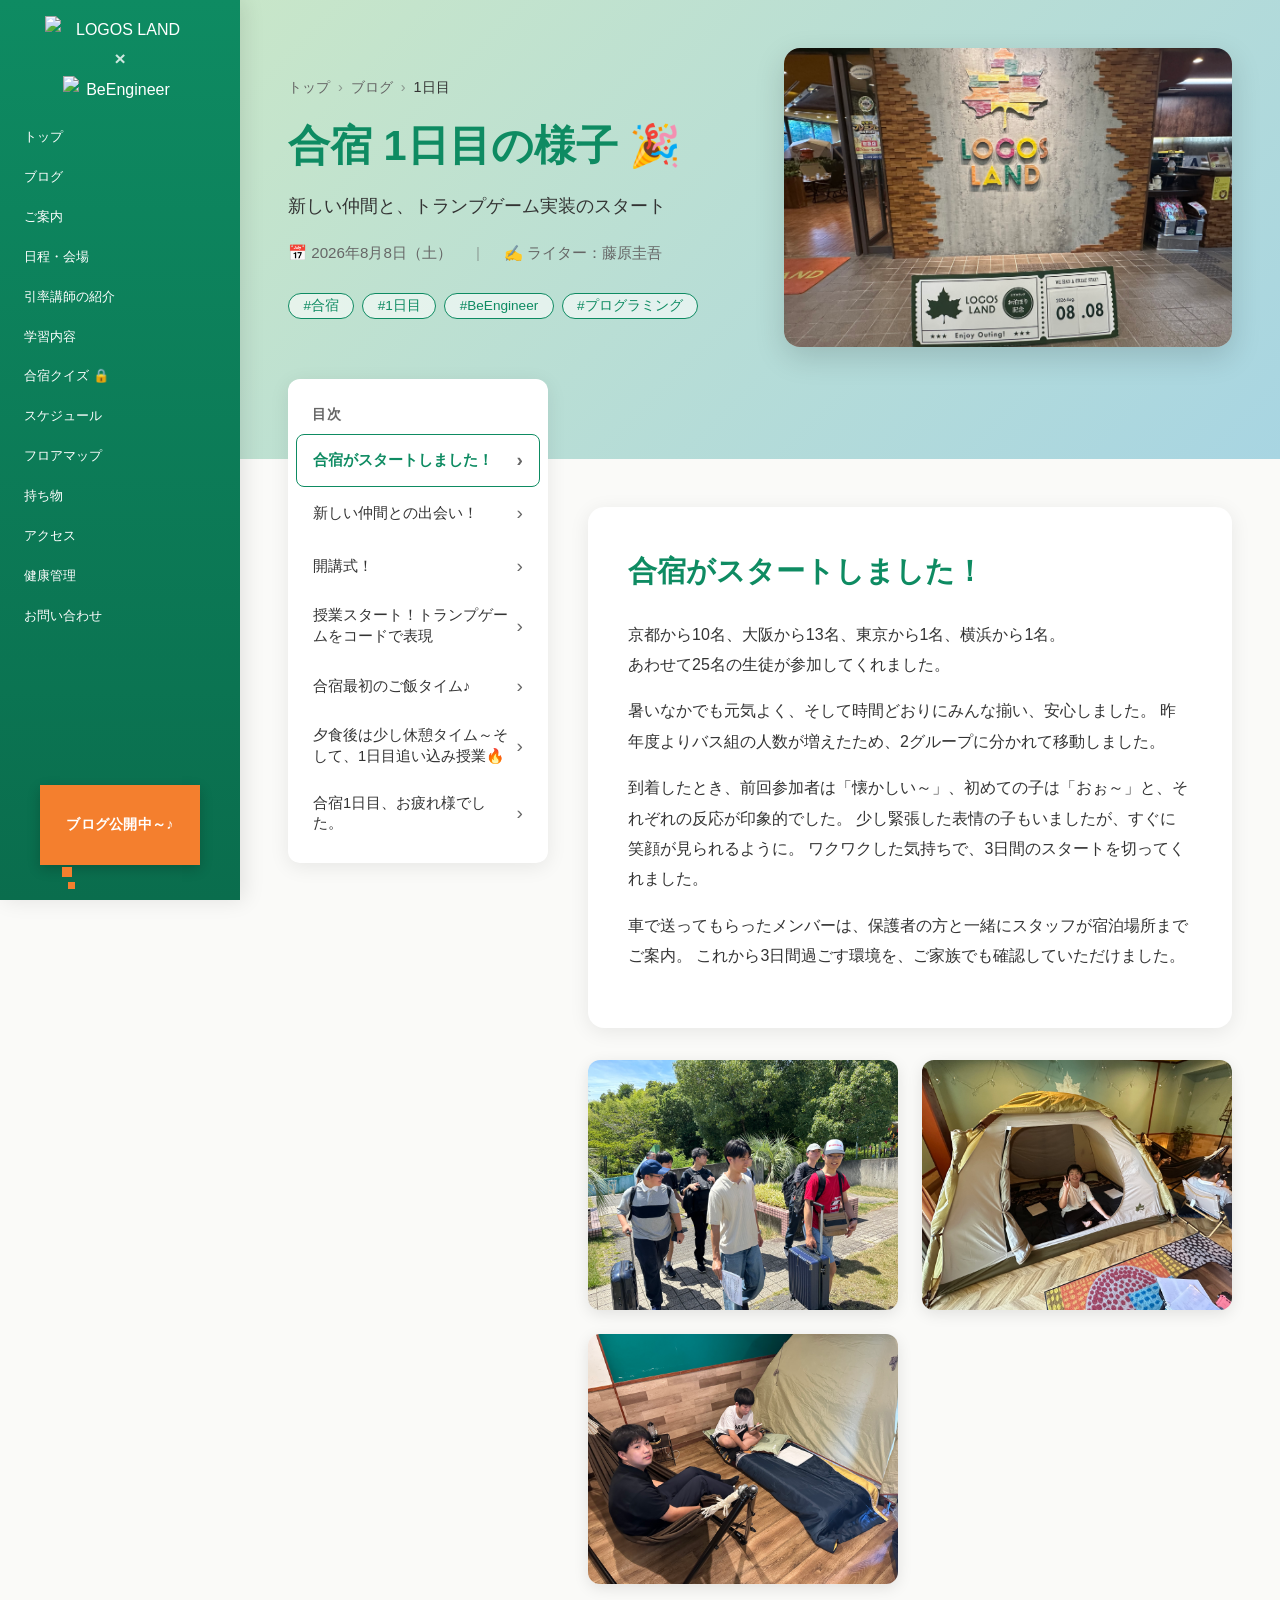
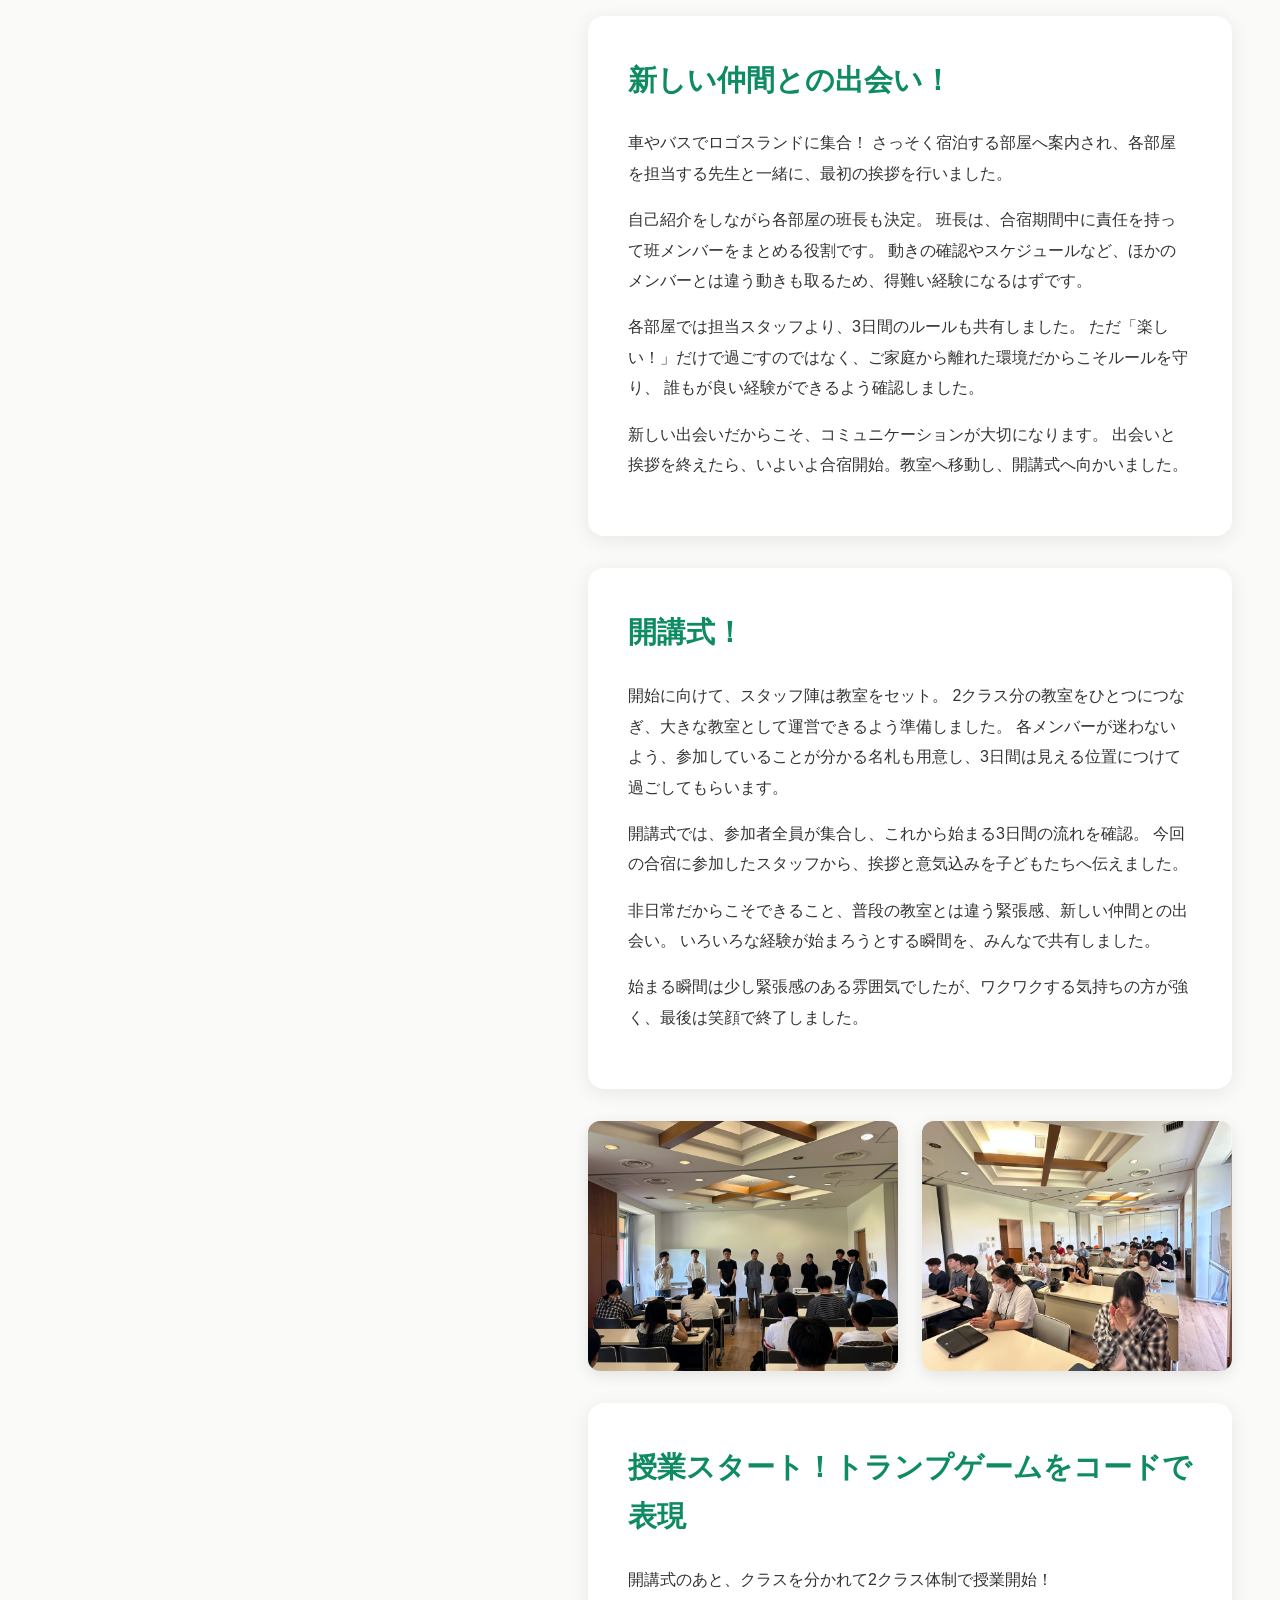
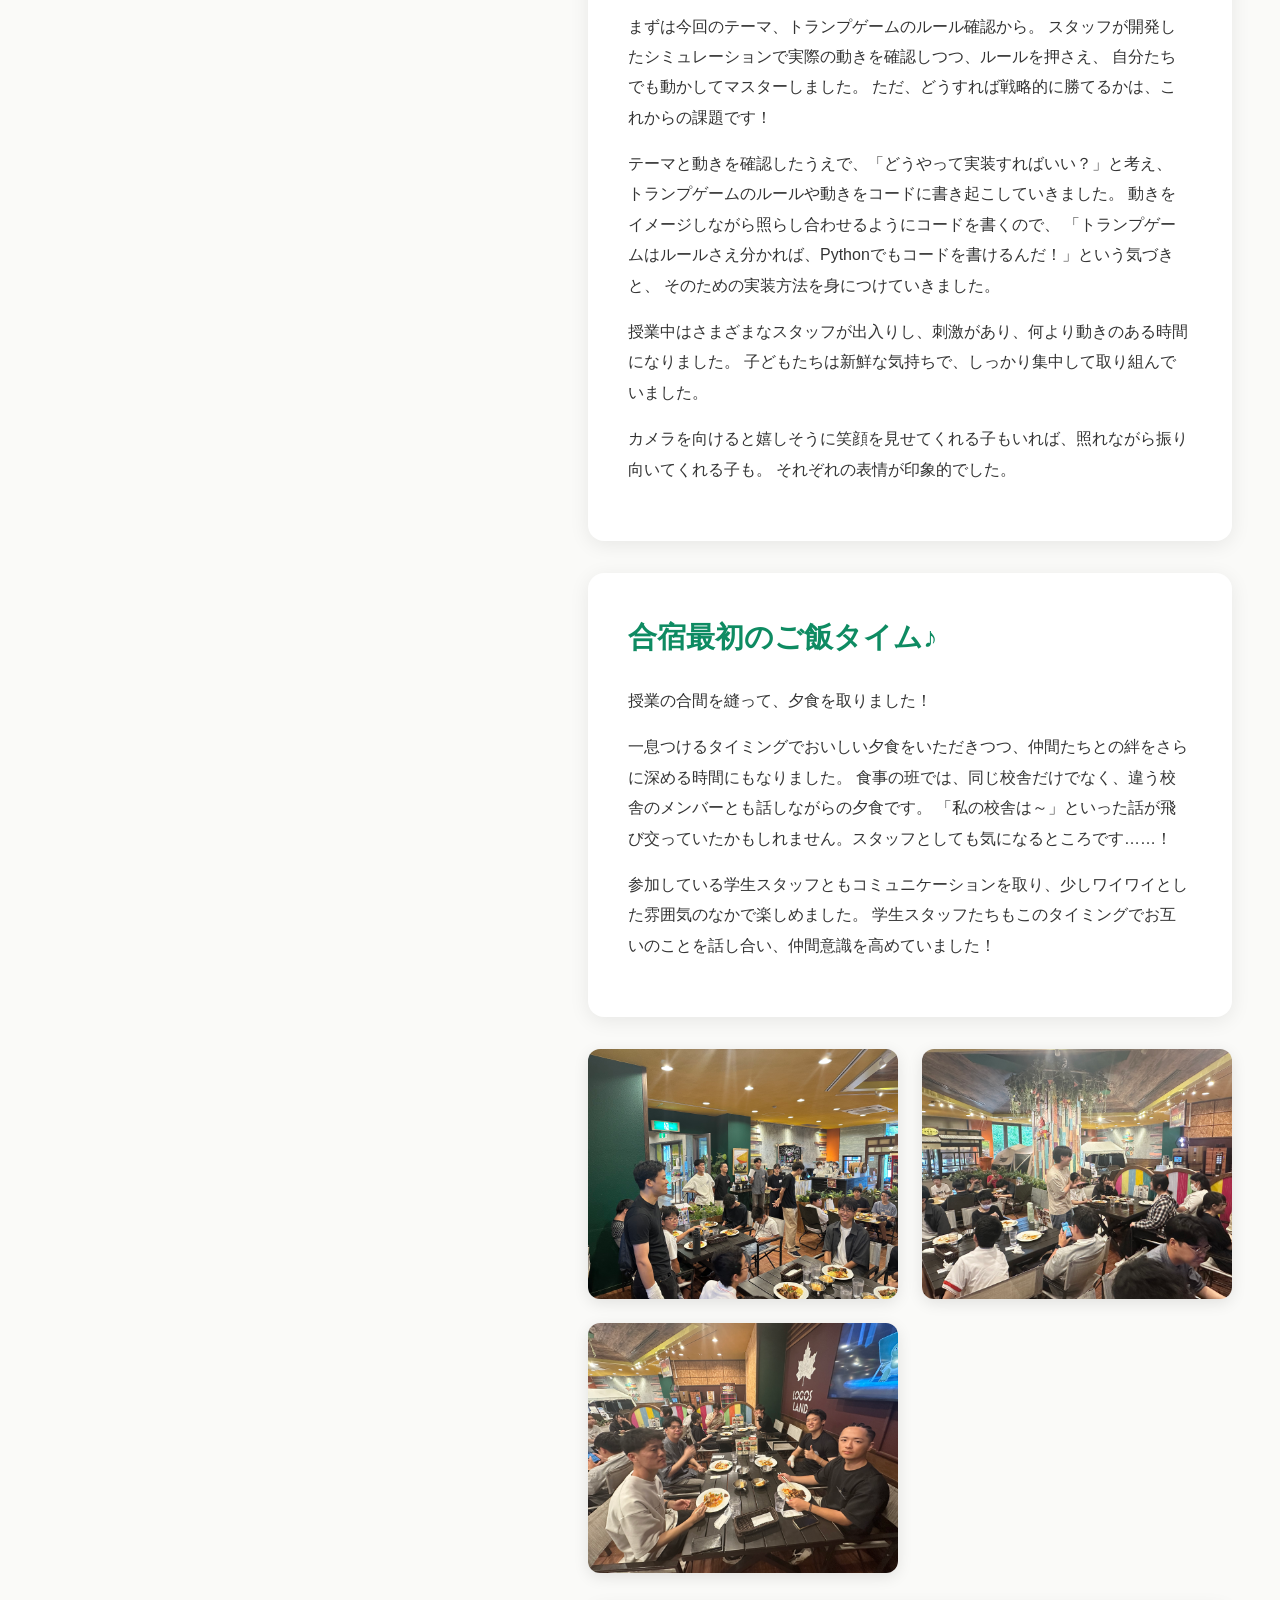
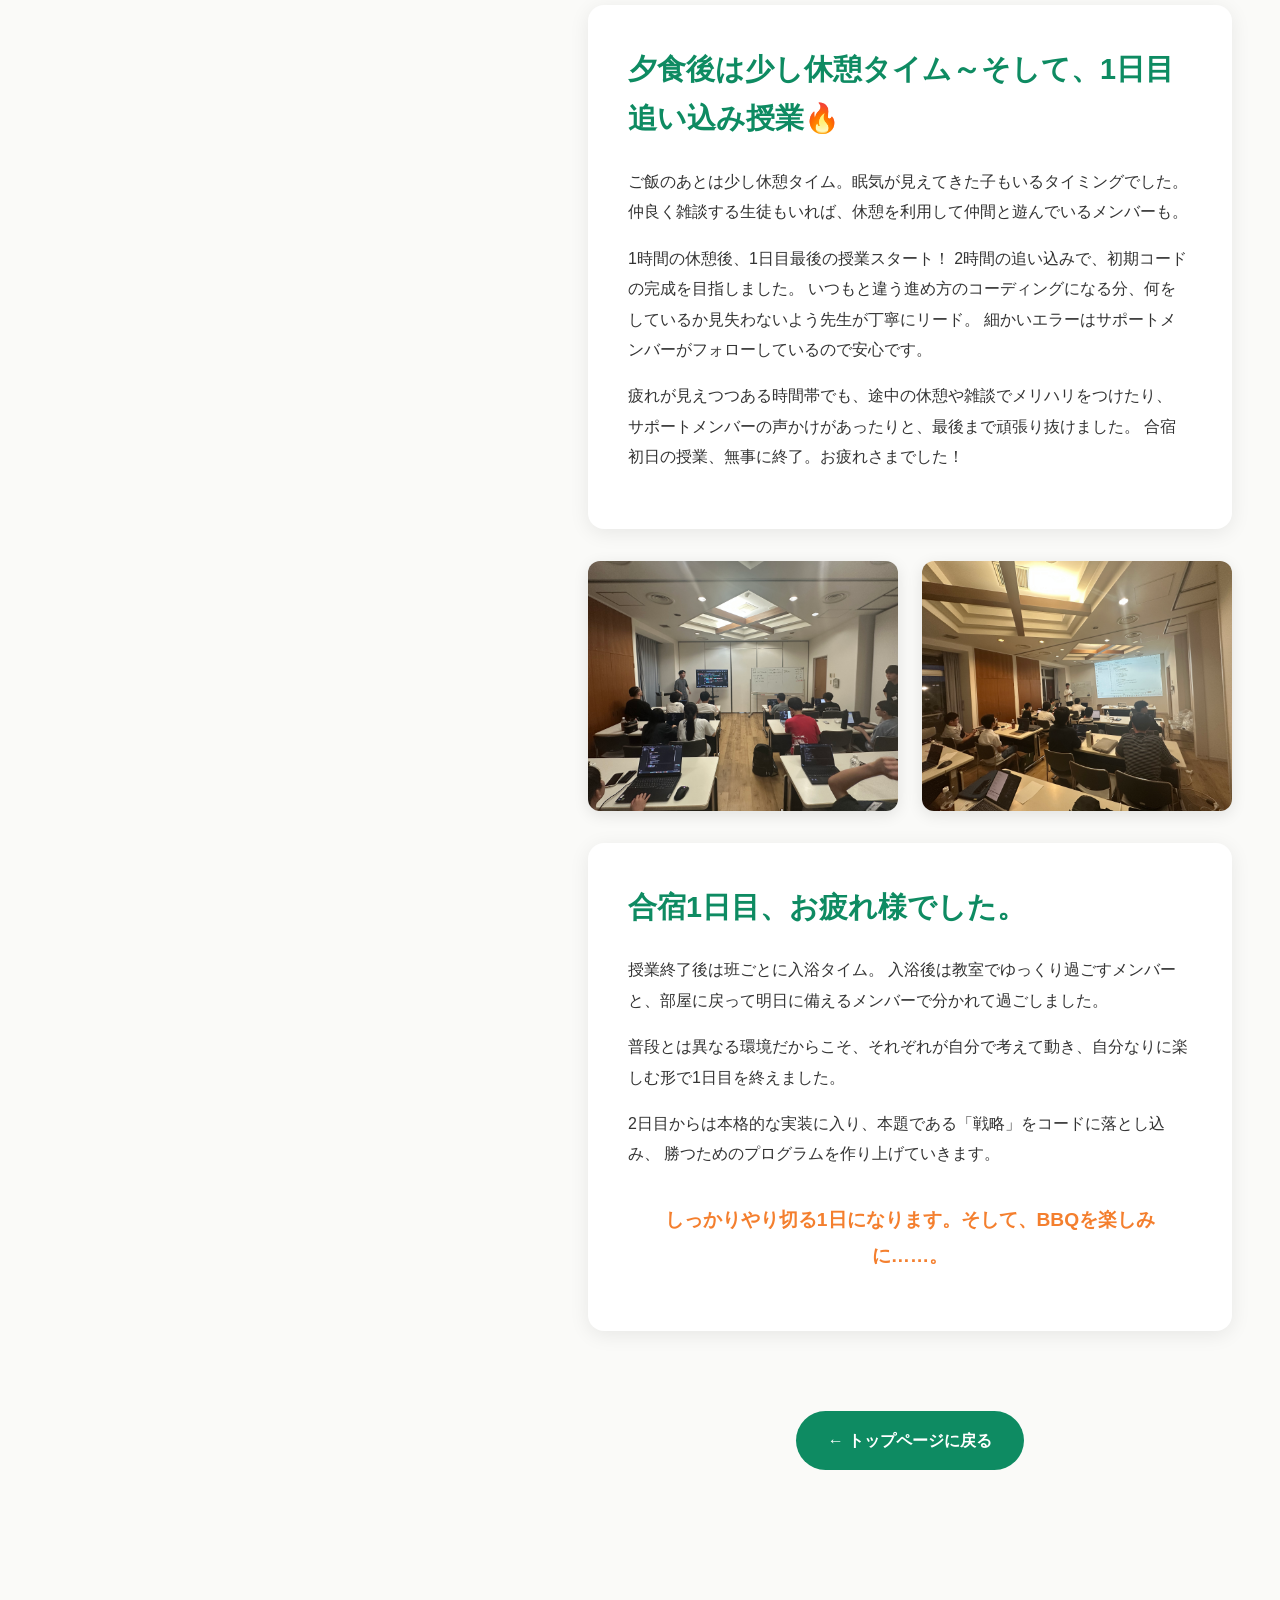
==== blog/day1.html @ 4780f4a6 "合宿ブログ1日目を公開し、トップのお知らせ・メニューへ掲載 SP向け画像スライドも追加。旧day1画像は差し替え分のみ削除。  Co-authored-by: Cursor <cursoragent@" ====
<!DOCTYPE html>
<html lang="ja">
<head>
  <meta charset="UTF-8">
  <meta name="viewport" content="width=device-width, initial-scale=1.0">
  <link rel="icon" type="image/svg+xml" href="../assets/fav/favicon.svg">
  <meta name="description" content="BeEngineer合宿 1日目の様子">
  <title>合宿ブログ - 1日目 | BeEngineer Programming Camp</title>
  <!-- ============================================================
      【非公開】ブログ公開ガード（一時解除中：作成・表示確認用）
      ※ 再非公開にする場合は、下の <script> のコメントを外してください。
      ============================================================ -->
  <!-- <script>window.location.replace('../index.html');</script> -->
  <link rel="stylesheet" href="../styles.css">
</head>
<body>
  
  <!-- ハンバーガー / サイドバー / オーバーレイ（共通コンポーネント / assets/sidebar.js が描画） -->
  <div id="site-sidebar" data-variant="public"></div>

  <!-- メインコンテンツ -->
  <main class="main-content">
    
    <!-- ブログヒーロー -->
    <header class="blog-hero">
      <div class="blog-hero-inner">
        <div class="blog-hero-left">
          <nav class="blog-breadcrumb" aria-label="breadcrumb">
            <a href="../index.html">トップ</a>
            <span class="sep">›</span>
            <a href="../index.html#blog">ブログ</a>
            <span class="sep">›</span>
            <span class="current">1日目</span>
          </nav>
          <h1 class="blog-hero-title">合宿 1日目の様子 🎉</h1>
          <p class="blog-hero-subtitle">新しい仲間と、トランプゲーム実装のスタート</p>
          <div class="blog-hero-meta">
            <span>📅 2026年8月8日（土）</span>
            <span class="meta-separator">|</span>
            <span>✍️ ライター：藤原圭吾</span>
          </div>
          <div class="blog-hero-tags">
            <span class="blog-tag">#合宿</span>
            <span class="blog-tag">#1日目</span>
            <span class="blog-tag">#BeEngineer</span>
            <span class="blog-tag">#プログラミング</span>
          </div>
        </div>
        <div class="blog-hero-right">
          <div class="blog-hero-image">
            <img src="images1/day1_1.jpg" alt="ロゴスランド入口の記念フォトスポット（カラフルな葉っぱのロゴとお泊まり記念の看板）">
          </div>
        </div>
      </div>
    </header>

    <!-- 目次 + 本文 -->
    <div class="blog-layout">

      <!-- 目次（sticky） -->
      <aside class="blog-toc" id="blogToc" aria-label="目次">
        <div class="blog-toc-title">目次</div>
        <nav>
          <ul></ul>
        </nav>
      </aside>

      <!-- ブログコンテンツ -->
      <article class="blog-content">
      
      <!-- セクション1: 導入 -->
      <section class="blog-section">
        <h2>合宿がスタートしました！</h2>
        <p>
          京都から10名、大阪から13名、東京から1名、横浜から1名。<br>
          あわせて25名の生徒が参加してくれました。
        </p>
        <p>
          暑いなかでも元気よく、そして時間どおりにみんな揃い、安心しました。
          昨年度よりバス組の人数が増えたため、2グループに分かれて移動しました。
        </p>
        <p>
          到着したとき、前回参加者は「懐かしい～」、初めての子は「おぉ～」と、それぞれの反応が印象的でした。
          少し緊張した表情の子もいましたが、すぐに笑顔が見られるように。
          ワクワクした気持ちで、3日間のスタートを切ってくれました。
        </p>
        <p>
          車で送ってもらったメンバーは、保護者の方と一緒にスタッフが宿泊場所までご案内。
          これから3日間過ごす環境を、ご家族でも確認していただけました。
        </p>
      </section>

      <!-- 写真セクション -->
      <div class="blog-images">
        <div class="blog-image">
          <img src="images1/day1_2_1.jpg" alt="荷物を持ってロゴスランドへ向かう生徒たち">
        </div>
        <div class="blog-image">
          <img src="images1/day1_2_2.jpg" alt="室内キャンプ風の宿泊室でテントに入り笑顔でピースをする生徒">
        </div>
        <div class="blog-image">
          <img src="images1/day1_2_3.jpg" alt="ハンモックやテントがある宿泊室でくつろぐ生徒たち">
        </div>
      </div>

      <!-- セクション2: 新しい仲間との出会い -->
      <section class="blog-section">
        <h2>新しい仲間との出会い！</h2>
        <p>
          車やバスでロゴスランドに集合！
          さっそく宿泊する部屋へ案内され、各部屋を担当する先生と一緒に、最初の挨拶を行いました。
        </p>
        <p>
          自己紹介をしながら各部屋の班長も決定。
          班長は、合宿期間中に責任を持って班メンバーをまとめる役割です。
          動きの確認やスケジュールなど、ほかのメンバーとは違う動きも取るため、得難い経験になるはずです。
        </p>
        <p>
          各部屋では担当スタッフより、3日間のルールも共有しました。
          ただ「楽しい！」だけで過ごすのではなく、ご家庭から離れた環境だからこそルールを守り、
          誰もが良い経験ができるよう確認しました。
        </p>
        <p>
          新しい出会いだからこそ、コミュニケーションが大切になります。
          出会いと挨拶を終えたら、いよいよ合宿開始。教室へ移動し、開講式へ向かいました。
        </p>
      </section>

      <!-- セクション3: 開講式 -->
      <section class="blog-section">
        <h2>開講式！</h2>
        <p>
          開始に向けて、スタッフ陣は教室をセット。
          2クラス分の教室をひとつにつなぎ、大きな教室として運営できるよう準備しました。
          各メンバーが迷わないよう、参加していることが分かる名札も用意し、3日間は見える位置につけて過ごしてもらいます。
        </p>
        <p>
          開講式では、参加者全員が集合し、これから始まる3日間の流れを確認。
          今回の合宿に参加したスタッフから、挨拶と意気込みを子どもたちへ伝えました。
        </p>
        <p>
          非日常だからこそできること、普段の教室とは違う緊張感、新しい仲間との出会い。
          いろいろな経験が始まろうとする瞬間を、みんなで共有しました。
        </p>
        <p>
          始まる瞬間は少し緊張感のある雰囲気でしたが、ワクワクする気持ちの方が強く、最後は笑顔で終了しました。
        </p>
      </section>

      <!-- 写真セクション（開講式） -->
      <div class="blog-images">
        <div class="blog-image">
          <img src="images1/day1_3_1.jpg" alt="開講式で整列して挨拶するスタッフと、教室で見守る生徒たち">
        </div>
        <div class="blog-image">
          <img src="images1/day1_3_2.jpg" alt="開講式で笑顔で拍手をする生徒たち">
        </div>
      </div>

      <!-- セクション4: 学習内容 -->
      <section class="blog-section">
        <h2>授業スタート！トランプゲームをコードで表現</h2>
        <p>
          開講式のあと、クラスを分かれて2クラス体制で授業開始！
        </p>
        <p>
          まずは今回のテーマ、トランプゲームのルール確認から。
          スタッフが開発したシミュレーションで実際の動きを確認しつつ、ルールを押さえ、
          自分たちでも動かしてマスターしました。
          ただ、どうすれば戦略的に勝てるかは、これからの課題です！
        </p>
        <p>
          テーマと動きを確認したうえで、「どうやって実装すればいい？」と考え、
          トランプゲームのルールや動きをコードに書き起こしていきました。
          動きをイメージしながら照らし合わせるようにコードを書くので、
          「トランプゲームはルールさえ分かれば、Pythonでもコードを書けるんだ！」という気づきと、
          そのための実装方法を身につけていきました。
        </p>
        <p>
          授業中はさまざまなスタッフが出入りし、刺激があり、何より動きのある時間になりました。
          子どもたちは新鮮な気持ちで、しっかり集中して取り組んでいました。
        </p>
        <p>
          カメラを向けると嬉しそうに笑顔を見せてくれる子もいれば、照れながら振り向いてくれる子も。
          それぞれの表情が印象的でした。
        </p>
      </section>

      <!-- セクション5: 夕食 -->
      <section class="blog-section">
        <h2>合宿最初のご飯タイム♪</h2>
        <p>
          授業の合間を縫って、夕食を取りました！
        </p>
        <p>
          一息つけるタイミングでおいしい夕食をいただきつつ、仲間たちとの絆をさらに深める時間にもなりました。
          食事の班では、同じ校舎だけでなく、違う校舎のメンバーとも話しながらの夕食です。
          「私の校舎は～」といった話が飛び交っていたかもしれません。スタッフとしても気になるところです……！
        </p>
        <p>
          参加している学生スタッフともコミュニケーションを取り、少しワイワイとした雰囲気のなかで楽しめました。
          学生スタッフたちもこのタイミングでお互いのことを話し合い、仲間意識を高めていました！
        </p>
      </section>

      <!-- 写真セクション -->
      <div class="blog-images">
        <div class="blog-image">
          <img src="images1/day1_4_1.jpg" alt="食事会場で夕食をとる生徒とスタッフ">
        </div>
        <div class="blog-image">
          <img src="images1/day1_4_2.jpg" alt="キャンプ風の食事会場で談笑しながら夕食を楽しむ様子">
        </div>
        <div class="blog-image">
          <img src="images1/day1_4_3.jpg" alt="ロゴスランドの食事会場で笑顔を見せる合宿メンバー">
        </div>
      </div>

      <!-- セクション6: 夜の学習 -->
      <section class="blog-section">
        <h2>夕食後は少し休憩タイム～そして、1日目追い込み授業🔥</h2>
        <p>
          ご飯のあとは少し休憩タイム。眠気が見えてきた子もいるタイミングでした。
          仲良く雑談する生徒もいれば、休憩を利用して仲間と遊んでいるメンバーも。
        </p>
        <p>
          1時間の休憩後、1日目最後の授業スタート！
          2時間の追い込みで、初期コードの完成を目指しました。
          いつもと違う進め方のコーディングになる分、何をしているか見失わないよう先生が丁寧にリード。
          細かいエラーはサポートメンバーがフォローしているので安心です。
        </p>
        <p>
          疲れが見えつつある時間帯でも、途中の休憩や雑談でメリハリをつけたり、
          サポートメンバーの声かけがあったりと、最後まで頑張り抜けました。
          合宿初日の授業、無事に終了。お疲れさまでした！
        </p>
      </section>

      <div class="blog-images">
        <div class="blog-image">
          <img src="images1/day1_5_1.jpg" alt="教室でノートPCに向かい、前の画面のコードを見ながら授業を受ける生徒たち">
        </div>
        <div class="blog-image">
          <img src="images1/day1_5_2.jpg" alt="夜の追い込み授業で、講師の説明を聞きながらコーディングする様子">
        </div>
      </div>

      <!-- セクション7: まとめ -->
      <section class="blog-section">
        <h2>合宿1日目、お疲れ様でした。</h2>
        <p>
          授業終了後は班ごとに入浴タイム。
          入浴後は教室でゆっくり過ごすメンバーと、部屋に戻って明日に備えるメンバーで分かれて過ごしました。
        </p>
        <p>
          普段とは異なる環境だからこそ、それぞれが自分で考えて動き、自分なりに楽しむ形で1日目を終えました。
        </p>
        <p>
          2日目からは本格的な実装に入り、本題である「戦略」をコードに落とし込み、
          勝つためのプログラムを作り上げていきます。
        </p>
        <p class="blog-closing">
          しっかりやり切る1日になります。そして、BBQを楽しみに……。
        </p>
      </section>

      <!-- ナビゲーション -->
      <div class="blog-navigation">
        <a href="../index.html" class="back-to-home">← トップページに戻る</a>
      </div>

      </article>

    </div>

    <!-- フッター（共通コンポーネント / assets/footer.js が描画） -->
    <div id="site-footer"></div>

  </main>

  <!-- JavaScript -->
  <script src="../assets/sidebar.js"></script>
  <script src="../script.js"></script>
  <script src="../assets/footer.js"></script>

</body>
</html>
---- styles.css ----
﻿/* ============================================
   BeEngineer Programming Camp - Styles
   ロゴスランド風デザイン
   ============================================ */

:root {
  /* メインカラー */
  --color-primary: #0E8B62;
  --color-secondary: #F47F2E;
  --color-accent: #FF6B6B;
  --color-bg: #FAFAF8;
  --color-white: #FFFFFF;
  --color-text: #333333;
  --color-text-light: #666666;
  
  /* パステルカラー */
  --color-pastel-blue: #A8D5E2;
  --color-pastel-yellow: #FFF4B8;
  --color-pastel-pink: #FFD4D4;
  --color-pastel-green: #C8E6C9;
  
  /* レイアウト */
  --sidebar-width: 240px;
  --spacing-unit: 1rem;
  --border-radius: 16px;
  --shadow-soft: 0 4px 20px rgba(0, 0, 0, 0.08);
  --shadow-hover: 0 8px 30px rgba(0, 0, 0, 0.12);
}

/* ============================================
   リセット & ベース
   ============================================ */

* {
  margin: 0;
  padding: 0;
  box-sizing: border-box;
}

html {
  scroll-behavior: smooth;
}

body {
  font-family: 'Segoe UI', 'Yu Gothic UI', 'Meiryo', sans-serif;
  background-color: var(--color-bg);
  color: var(--color-text);
  line-height: 1.7;
  overflow-x: hidden;
}

img {
  max-width: 100%;
  height: auto;
  display: block;
}

a {
  text-decoration: none;
  color: inherit;
  transition: all 0.3s ease;
}

/* ============================================
   サイドバー（左側固定）
   ============================================ */

.sidebar {
  position: fixed;
  left: 0;
  top: 0;
  width: var(--sidebar-width);
  height: 100vh;      /* フォールバック */
  height: 100dvh;     /* モバイルのアドレスバー可変分を考慮した実可視高さ */
  background: linear-gradient(180deg, var(--color-primary) 0%, #0a6d4d 100%);
  color: var(--color-white);
  padding: 1rem 0.8rem;
  display: flex;
  flex-direction: column;
  z-index: 1000;
  box-shadow: 4px 0 20px rgba(0, 0, 0, 0.1);
  overflow: visible;
}

.sidebar-logo {
  text-align: center;
  margin-bottom: 1rem;
  display: flex;
  flex-direction: column;
  align-items: center;
}

.sidebar-logo h1 {
  font-size: 1.5rem;
  font-weight: bold;
  letter-spacing: 0.05em;
}

.sidebar-logo p {
  font-size: 0.75rem;
  opacity: 0.9;
  margin-top: 0.5rem;
}

.logo-text {
  font-size: 1.5rem;
  font-weight: bold;
  letter-spacing: 0.05em;
  line-height: 1.2;
  display: flex;
  align-items: center;
  gap: 0.5rem;
}

.logo-icon {
  width: 24px;
  height: 24px;
  object-fit: contain;
}

.logo-image {
  width: 150px;
  height: auto;
  object-fit: contain;
}

.logo-been {
  width: 115px;
}

.logo-separator {
  font-size: 1.2rem;
  margin: 0;
  opacity: 0.8;
  font-weight: bold;
}

.sidebar-nav {
  flex: 1;
  overflow: visible;
  max-height: calc(100vh - 200px);
}

.sidebar-nav ul {
  list-style: none;
  overflow: visible;
}

.sidebar-nav li {
  margin-bottom: 0.2rem;
}

.sidebar-nav a {
  display: block;
  padding: 0.45rem 0.7rem;
  border-radius: 8px;
  transition: all 0.3s ease;
  font-size: 0.82rem;
}

.sidebar-nav a:hover {
  background-color: rgba(255, 255, 255, 0.15);
}

.sidebar-nav a.active {
  background-color: rgba(255, 255, 255, 0.2);
  border: 2px solid var(--color-white);
  font-weight: bold;
  box-shadow: 0 2px 8px rgba(0, 0, 0, 0.2);
}

/* サブメニュー（ドロップダウン） */
.sidebar-nav .has-submenu {
  position: relative;
  overflow: visible;
}

.sidebar-nav .submenu {
  list-style: none;
  padding: 0;
  margin: 0;
  position: absolute;
  left: 100%;
  top: 0;
  margin-left: -1.5rem;
  min-width: 150px;
  background: linear-gradient(135deg, var(--color-secondary) 0%, #ff9a5a 100%);
  border-radius: 8px;
  box-shadow: 0 8px 32px rgba(0, 0, 0, 0.3);
  opacity: 0;
  visibility: hidden;
  transform: translateX(-10px);
  transition: all 0.3s ease;
  z-index: 9999;
}

.sidebar-nav .has-submenu:hover .submenu {
  opacity: 1;
  visibility: visible;
  transform: translateX(0);
}

.sidebar-nav .submenu li {
  margin: 0;
}

.sidebar-nav .submenu a {
  padding: 0.5rem 0.7rem;
  font-size: 0.78rem;
  background-color: transparent;
  border-radius: 0;
}

.sidebar-nav .submenu li:first-child a {
  border-radius: 8px 8px 0 0;
}

.sidebar-nav .submenu li:last-child a {
  border-radius: 0 0 8px 8px;
}

.sidebar-nav .submenu a:hover {
  background-color: rgba(255, 255, 255, 0.2);
}

.sidebar-footer {
  text-align: center;
  font-size: 0.6rem;
  /* footer 全体に opacity を掛けると子の吹き出しまで薄くなるため透過しない。
     キャラの淡さは .sidebar-footer-char 側の opacity で個別に表現する。 */
  opacity: 1;
  margin-top: auto;
  padding-top: 0.3rem;
  display: flex;
  align-items: center;
  /* コピーライト文を削除したため、中央寄せ＋gap でキャラ同士の距離を調整して元の位置感に戻す。 */
  justify-content: center;
  gap: 4rem;
  position: relative; /* PC：吹き出しの位置基準 */
}

.sidebar-footer-text {
  line-height: 1.4;
}

.sidebar-footer-char {
  width: 35px;
  height: auto;
  opacity: 0.8;
  flex-shrink: 0;
}

/* 旧構造（キャラのラッパー）は今は使わないが、CSS は無害なので残置 */
.sidebar-char-wrap {
  display: inline-flex;
  align-items: flex-end;
}

/* PC：吹き出しは footer の上に絶対配置（クレジットの上に重なる位置） */
.sidebar-char-bubble {
  position: absolute;
  bottom: calc(100% + 14px);
  left: 50%;
  transform: translateX(-50%);
  width: clamp(120px, 75%, 160px);
  aspect-ratio: 2 / 1;
  display: flex;
  align-items: center;
  justify-content: center;
  background-color: var(--color-secondary);
  color: #fff;
  padding: 0.6rem;
  border-radius: 0;
  font-size: 0.9rem;
  line-height: 1.35;
  font-weight: 700;
  letter-spacing: 0.02em;
  text-align: center;
  white-space: pre-line; /* 文言中の \n を改行として表示 */
  box-shadow: 0 4px 12px rgba(0, 0, 0, 0.2);
  opacity: 1;
  pointer-events: none;
  z-index: 1;
  animation: bubblePop 0.4s ease-out;
}

/* PC：しっぽは下方向（左下 or 右下） */
.sidebar-char-bubble::after {
  content: '';
  position: absolute;
  left: 14%;
  bottom: -12px;
  top: auto;
  right: auto;
  transform: none;
  width: 10px;
  height: 10px;
  background-color: var(--color-secondary);
}

.sidebar-char-bubble::before {
  content: '';
  position: absolute;
  left: calc(14% + 6px);
  bottom: -24px;
  top: auto;
  right: auto;
  width: 7px;
  height: 7px;
  background-color: var(--color-secondary);
}

.sidebar-char-bubble--right::after {
  left: auto;
  right: 14%;
}

.sidebar-char-bubble--right::before {
  left: auto;
  right: calc(14% + 6px);
}

@keyframes bubblePop {
  0% {
    opacity: 0;
    transform: translateX(-50%) translateY(4px) scale(0.92);
  }
  100% {
    opacity: 1;
    transform: translateX(-50%) translateY(0) scale(1);
  }
}

/* ============================================
  SP版：左キャラ・吹き出し・右キャラを横並び（吹き出しはやや上）
   ============================================ */
@media (max-width: 768px) {
  .sidebar-footer {
    opacity: 1; /* SP では bubble が色濃く見えるよう透過解除 */
    flex-direction: row;
    align-items: flex-end; /* キャラを下揃えの基準線に */
    justify-content: center;
    gap: 0.5rem;
    padding-top: 0.75rem; /* 吹き出しが上に出る分 */
  }

  .sidebar-footer-char-left,
  .sidebar-footer-char-right {
    flex-shrink: 0;
    height: auto;
    
    align-self: flex-end;
    margin: 0;
  }

  .sidebar-footer-char-left {
    width: 25px; 
  }


  .sidebar-footer-char-right {
    width: 30px;
  }

  .sidebar-footer-text {
    display: none;
  }

  .sidebar-char-bubble {
    position: relative;
    bottom: auto;
    left: auto;
    transform: none;
    flex: 1 1 auto;
    width: auto;
    height: 3.0rem;
    min-width: 0;
    max-width: 9.5rem;
    align-self: flex-end;
    margin-bottom: 2.85rem;
    padding: 0.45rem 0.5rem;
    font-size: 0.72rem;
    line-height: 1.25;
    box-shadow: 0 2px 8px rgba(0, 0, 0, 0.18);
    animation: bubblePopSP 0.35s ease-out;
  }
/* SP：しっぽは下方向（左下 or 右下）— 吹き出しが上にあるため */
  
  .sidebar-char-bubble::after {
    top: auto;
    bottom: -6px;
    left: 8%;
    right: auto;
    transform: none;
    width: 6px;
    height: 6px;
  }

  .sidebar-char-bubble::before {
    top: auto;
    bottom: -14px; 
    left: calc(8% - 5px);
    right: auto;
    width: 4px;
    height: 4px;
  }

  .sidebar-char-bubble--right::after {
    left: auto;
    right: 8%;
  }

  .sidebar-char-bubble--right::before {
    left: auto;
    right: calc(8% - 5px);
  }

  @keyframes bubblePopSP {
    0% {
      opacity: 0;
      transform: scale(0.88);
    }
    100% {
      opacity: 1;
      transform: scale(1);
    }
  }
}

/* ============================================
   メインコンテンツエリア
   ============================================ */

.main-content {
  margin-left: var(--sidebar-width);
  min-height: 100vh;
}

/* ============================================
   ヒーローセクション
   ============================================ */

.hero {
  position: relative;
  height: 85vh;
  display: flex;
  align-items: center;
  justify-content: center;
  background: linear-gradient(135deg, var(--color-pastel-blue) 0%, var(--color-pastel-yellow) 50%, var(--color-pastel-pink) 100%);
  overflow: hidden;
}

.hero::before {
  content: '';
  position: absolute;
  top: 0;
  left: 0;
  right: 0;
  bottom: 0;
  background-image: url('data:image/svg+xml,<svg xmlns="http://www.w3.org/2000/svg" viewBox="0 0 1200 600"><rect fill="%23A8D5E2" width="1200" height="600"/></svg>');
  background-size: cover;
  background-position: center;
  opacity: 0.3;
}

.hero-content {
  position: relative;
  z-index: 1;
  text-align: center;
  max-width: 800px;
  padding: 2rem;
}

.hero-panel {
  background-color: var(--color-white);
  padding: 3rem 2.5rem;
  border-radius: var(--border-radius);
  box-shadow: var(--shadow-soft);
  transition: transform 0.3s ease;
}

.hero-panel:hover {
  transform: scale(1.02);
}

.hero-title {
  font-size: 3rem;
  font-weight: bold;
  color: var(--color-primary);
  margin-bottom: 1.5rem;
  line-height: 1.3;
}

.hero-subtitle {
  font-size: 1.3rem;
  color: var(--color-text);
  margin-bottom: 2rem;
}

.hero-date {
  font-size: 1.5rem;
  font-weight: bold;
  color: var(--color-secondary);
  margin-bottom: 0.5rem;
}

.hero-location {
  font-size: 1.1rem;
  color: var(--color-text-light);
}

.hero-cta {
  margin-top: 2rem;
  display: inline-block;
  padding: 1rem 2.5rem;
  background: linear-gradient(135deg, var(--color-secondary) 0%, #ff9a5a 100%);
  color: var(--color-white);
  font-size: 1.1rem;
  font-weight: bold;
  border-radius: 50px;
  box-shadow: var(--shadow-soft);
  transition: all 0.3s ease;
}

.hero-cta:hover {
  transform: translateY(-3px);
  box-shadow: var(--shadow-hover);
}

/* ============================================
   セクション共通スタイル
   ============================================ */

.section {
  padding: 5rem 3rem;
}

.section:nth-child(even) {
  background-color: var(--color-white);
}

.section-title {
  font-size: 2.5rem;
  font-weight: bold;
  color: var(--color-primary);
  text-align: center;
  margin-bottom: 3rem;
  position: relative;
  padding-bottom: 1rem;
}

.section-title::after {
  content: '';
  position: absolute;
  bottom: 0;
  left: 50%;
  transform: translateX(-50%);
  width: 80px;
  height: 4px;
  background: linear-gradient(90deg, var(--color-secondary), var(--color-primary));
  border-radius: 2px;
}

.section-intro {
  text-align: center;
  margin-bottom: 3rem;
  color: var(--color-text-light);
  font-size: 1.1rem;
}

.section-desc {
  text-align: center;
  margin-bottom: 2rem;
  color: var(--color-text-light);
}

.section-note {
  text-align: center;
  margin-top: 2rem;
  color: var(--color-text-light);
  font-size: 0.95rem;
}

.container {
  max-width: 1200px;
  margin: 0 auto;
}

/* ============================================
   カードUI
   ============================================ */

.card-grid {
  display: grid;
  /* デフォルトは 1 カラム。2 カラムになる中間レンジを使わず、
     大画面でのみ 3 カラムに切り替える。 */
  grid-template-columns: 1fr;
  gap: 2rem;
}

/* 大画面（サイドバー＋セクション余白を引いても 3 カラムに収まる幅）でのみ 3 カラム */
@media (min-width: 1200px) {
  .card-grid {
    grid-template-columns: repeat(3, 1fr);
  }
}

.card {
  background-color: var(--color-white);
  border-radius: var(--border-radius);
  padding: 2rem;
  box-shadow: var(--shadow-soft);
  transition: all 0.3s ease;
}

.card:hover {
  transform: translateY(-8px);
  box-shadow: var(--shadow-hover);
}

.card-orange {
  background: linear-gradient(135deg, var(--color-secondary) 0%, #ff9a5a 100%);
  color: var(--color-white);
}

.card-green {
  background: linear-gradient(135deg, var(--color-primary) 0%, #12a876 100%);
  color: var(--color-white);
}

.card-title {
  font-size: 1.5rem;
  font-weight: bold;
  margin-bottom: 1rem;
}

.card-content {
  font-size: 1rem;
  line-height: 1.8;
}

.card-icon {
  width: 60px;
  height: 60px;
  background-color: rgba(255, 255, 255, 0.2);
  border-radius: 50%;
  display: flex;
  align-items: center;
  justify-content: center;
  font-size: 1.8rem;
  margin-bottom: 1rem;
}

/* ============================================
   ご案内セクション
   ============================================ */

/* PC版では開閉ヘッダーを非表示 */
.guide-toggle-header {
  display: none;
}

.guide-content {
  display: grid;
  grid-template-columns: 1fr 1fr;
  gap: 3rem;
  align-items: center;
  background-color: var(--color-white);
  padding: 2.5rem;
  border-radius: var(--border-radius);
  box-shadow: var(--shadow-soft);
}

.guide-text {
  display: flex;
  flex-direction: column;
  gap: 1rem;
}

.guide-main {
  font-size: 1.5rem;
  font-weight: bold;
  color: var(--color-secondary);
  margin-bottom: 0.5rem;
}

.guide-detail {
  font-size: 1.1rem;
  line-height: 1.8;
  color: var(--color-text);
}

.guide-note {
  font-size: 0.95rem;
  color: var(--color-text-light);
  background-color: var(--color-pastel-yellow);
  padding: 1rem;
  border-radius: 8px;
  margin-top: 0.5rem;
}

.guide-notice-inline {
  background: linear-gradient(135deg, #FFF3E0 0%, #FFE0B2 100%);
  border: 3px solid var(--color-secondary);
  border-radius: var(--border-radius);
  padding: 1.5rem;
  margin-top: 1.5rem;
}

.guide-image {
  border-radius: var(--border-radius);
  overflow: hidden;
  box-shadow: var(--shadow-soft);
  max-width: 100%;
}

.guide-image img {
  width: 100%;
  height: auto;
  display: block;
}

.guide-notice-item {
  display: flex;
  align-items: center;
  gap: 0.8rem;
  margin-bottom: 1.5rem;
  font-size: 1.05rem;
  line-height: 1.8;
  color: var(--color-text);
}

.guide-notice-item:last-of-type {
  margin-bottom: 1rem;
}

.guide-notice-icon {
  font-size: 1.5rem;
  flex-shrink: 0;
  line-height: 1.8;
  display: flex;
  align-items: center;
  justify-content: center;
  align-self: flex-start;
}

.guide-notice-contact {
  text-align: center;
  color: var(--color-text);
  font-size: 1rem;
  margin-top: 1rem;
  margin-bottom: 0;
  font-weight: 500;
}

.line-info-box {
  background: linear-gradient(135deg, #E8F5E9 0%, #C8E6C9 100%);
  border: 3px solid #06C755;
  border-radius: var(--border-radius);
  padding: 0;
  margin-top: 2rem;
  box-shadow: 0 6px 25px rgba(6, 199, 85, 0.15);
  overflow: hidden;
}

/* 開閉ヘッダー */
.line-toggle-header {
  display: flex;
  justify-content: space-between;
  align-items: center;
  padding: 1.5rem 2rem;
  cursor: pointer;
  transition: background-color 0.3s ease;
}

.line-toggle-header:hover {
  background-color: rgba(6, 199, 85, 0.1);
}

.line-toggle-title {
  font-size: 1.3rem;
  font-weight: bold;
  color: #06C755;
}

.line-toggle-icon {
  font-size: 1.2rem;
  color: #06C755;
  transition: transform 0.3s ease;
}

.line-info-box.active .line-toggle-icon {
  transform: rotate(180deg);
}

.line-info-content-wrapper {
  max-height: 0;
  overflow: hidden;
  opacity: 0;
  transition: max-height 0.5s ease, opacity 0.3s ease, padding 0.3s ease;
  padding: 0 2rem;
}

.line-info-box.active .line-info-content-wrapper {
  max-height: 1500px;
  opacity: 1;
  padding: 0 2rem 2rem 2rem;
}

.line-info-title {
  text-align: center;
  font-size: 1.5rem;
  color: #06C755;
  margin-bottom: 1.5rem;
  font-weight: bold;
}

.line-info-content {
  display: flex;
  flex-direction: row;
  align-items: center;
  justify-content: center;
  gap: 2rem;
}

.line-character {
  flex-shrink: 0;
}

.line-character-img {
  width: 120px;
  height: auto;
  animation: bounce 2s ease-in-out infinite;
}

.line-character-left .line-character-img {
  animation-delay: 0s;
}

.line-character-right .line-character-img {
  animation-delay: 0.3s;
}

@keyframes bounce {
  0%, 100% {
    transform: translateY(0);
  }
  50% {
    transform: translateY(-10px);
  }
}

@keyframes fadeIn {
  from {
    opacity: 0;
    transform: translateY(8px);
  }
  to {
    opacity: 1;
    transform: translateY(0);
  }
}

.line-qr-section {
  flex-shrink: 0;
  display: flex;
  flex-direction: column;
  align-items: center;
  gap: 1.5rem;
}

.line-qr-code {
  width: 200px;
  height: 200px;
  border-radius: 12px;
  box-shadow: 0 4px 15px rgba(0, 0, 0, 0.1);
  background: white;
  padding: 10px;
}

.line-link {
  margin: 0;
  text-align: center;
}

.line-link a {
  color: #06C755;
  font-size: 1.1rem;
  font-weight: bold;
  text-decoration: none;
  padding: 0.5rem 1rem;
  border: 2px solid #06C755;
  border-radius: 8px;
  background-color: rgba(6, 199, 85, 0.1);
  display: inline-block;
  transition: all 0.3s ease;
}

.line-link a:hover {
  background-color: #06C755;
  color: white;
  transform: translateY(-2px);
  box-shadow: 0 4px 12px rgba(6, 199, 85, 0.3);
}

.line-link a:active {
  transform: translateY(0);
}

.line-text-section {
  text-align: center;
}

.line-account-name {
  font-size: 1.3rem;
  color: #06C755;
  margin-bottom: 1rem;
  font-weight: bold;
}

.line-description {
  font-size: 1.05rem;
  color: var(--color-text);
  line-height: 1.8;
}

/* ============================================
   ブログ更新セクション
   ============================================ */

.blog-update-box {
  background: linear-gradient(135deg, #FFF3E0 0%, #FFE0B2 100%);
  border: 3px solid #FF9800;
  border-radius: var(--border-radius);
  padding: 0;
  margin-top: 2rem;
  box-shadow: 0 6px 25px rgba(255, 152, 0, 0.15);
  overflow: hidden;
}

.blog-update-header {
  display: flex;
  justify-content: space-between;
  align-items: center;
  padding: 1.5rem 2rem;
  cursor: pointer;
  transition: background-color 0.3s ease;
}

.blog-update-header:hover {
  background-color: rgba(255, 152, 0, 0.1);
}

.blog-update-title {
  font-size: 1.3rem;
  font-weight: bold;
  color: #FF9800;
}

.blog-update-icon {
  font-size: 1.2rem;
  color: #FF9800;
  transition: transform 0.3s ease;
}

.blog-update-box.active .blog-update-icon {
  transform: rotate(180deg);
}

.blog-update-content {
  max-height: 0;
  opacity: 0;
  overflow: hidden;
  transition: max-height 0.5s ease, opacity 0.3s ease, padding 0.3s ease;
  padding: 0 2rem;
}

.blog-update-box.active .blog-update-content {
  max-height: 1000px;
  opacity: 1;
  padding: 0 2rem 2rem 2rem;
}

.blog-update-text {
  font-size: 1.1rem;
  color: var(--color-text);
  line-height: 1.8;
  margin-bottom: 1.5rem;
  text-align: center;
}

.blog-update-link {
  text-align: center;
  margin-bottom: 1.5rem;
}

.blog-link-btn {
  display: inline-block;
  padding: 0.8rem 2rem;
  background-color: #FF9800;
  color: white;
  text-decoration: none;
  border-radius: 8px;
  font-weight: bold;
  font-size: 1.1rem;
  transition: all 0.3s ease;
  box-shadow: 0 4px 12px rgba(255, 152, 0, 0.3);
}

.blog-link-btn:hover {
  background-color: #F57C00;
  transform: translateY(-2px);
  box-shadow: 0 6px 16px rgba(255, 152, 0, 0.4);
}

.blog-link-btn:active {
  transform: translateY(0);
}

/* 開放前のボタン：見た目をロック状態に */
.blog-link-btn.is-locked {
  background-color: #B0B0B0;
  box-shadow: 0 4px 12px rgba(0, 0, 0, 0.12);
  cursor: not-allowed;
  position: relative;
}

.blog-link-btn.is-locked:hover {
  background-color: #B0B0B0;
  transform: none;
  box-shadow: 0 4px 12px rgba(0, 0, 0, 0.12);
}

/* 「準備中」トースト */
.blog-toast {
  position: fixed;
  bottom: 2rem;
  left: 50%;
  transform: translateX(-50%) translateY(20px);
  background-color: rgba(40, 40, 40, 0.95);
  color: #fff;
  padding: 0.9rem 1.4rem;
  border-radius: 8px;
  font-size: 0.95rem;
  font-weight: 500;
  box-shadow: 0 8px 24px rgba(0, 0, 0, 0.25);
  opacity: 0;
  visibility: hidden;
  pointer-events: none;
  z-index: 3000;
  transition: opacity 0.25s ease, transform 0.25s ease, visibility 0.25s ease;
  max-width: calc(100% - 2rem);
  text-align: center;
}

.blog-toast.show {
  opacity: 1;
  visibility: visible;
  transform: translateX(-50%) translateY(0);
}

.blog-update-notice {
  background-color: rgba(255, 152, 0, 0.1);
  border-radius: 8px;
  padding: 1.5rem;
  margin-top: 1.5rem;
}

.blog-notice-item {
  display: flex;
  align-items: center;
  gap: 0.8rem;
  margin-bottom: 0.8rem;
  font-size: 1rem;
  color: var(--color-text);
}

.blog-notice-item:last-child {
  margin-bottom: 0;
}

.blog-notice-icon {
  font-size: 1.3rem;
  flex-shrink: 0;
}

.blog-notice-item strong {
  color: #E65100;
}

/* PC版では開閉機能を無効化（常に表示） */
@media (min-width: 769px) {
  .blog-update-header {
    cursor: default;
  }
  
  .blog-update-header:hover {
    background-color: transparent;
  }
  
  .blog-update-icon {
    display: none;
  }
  
  .blog-update-content {
    max-height: none;
    opacity: 1;
    padding: 0 2rem 2rem 2rem;
  }
}

/* ============================================
   引率講師の紹介
   ============================================ */

/* 校舎タブ */
.teachers-tabs {
  display: flex;
  flex-wrap: wrap;
  gap: 0.75rem;
  justify-content: center;
  margin: 0 0 2rem;
}

.teachers-tab-btn {
  padding: 0.7rem 1.5rem;
  background-color: var(--color-white);
  border: 2px solid var(--color-primary);
  border-radius: 999px;
  color: var(--color-primary);
  font-size: 0.95rem;
  font-weight: 600;
  cursor: pointer;
  transition: background-color 0.25s ease, color 0.25s ease, box-shadow 0.25s ease;
  font-family: inherit;
}

.teachers-tab-btn:hover {
  background-color: rgba(14, 139, 98, 0.08);
}

.teachers-tab-btn.active {
  background-color: var(--color-primary);
  color: var(--color-white);
  box-shadow: 0 4px 12px rgba(14, 139, 98, 0.25);
}

/* 校舎パネル（タブ切り替え） */
.teachers-panel {
  display: none;
}

.teachers-panel.active {
  display: block;
  animation: fadeIn 0.4s ease;
}

/* 講師カードのグリッド（2カラム） */
.teachers-grid {
  display: grid;
  grid-template-columns: repeat(2, 1fr);
  gap: 1.5rem;
}

/* 講師カード（丸い顔・名前・詳細ボタン） */
.teacher-card {
  display: flex;
  flex-direction: column;
  align-items: center;
  text-align: center;
  background-color: var(--color-white);
  border: 2px solid var(--color-pastel-green);
  border-radius: var(--border-radius);
  box-shadow: var(--shadow-soft);
  padding: 2rem 1.5rem;
  transition: transform 0.3s ease, box-shadow 0.3s ease;
}

.teacher-card:hover {
  transform: translateY(-4px);
  box-shadow: var(--shadow-hover);
}

.teacher-card-empty {
  border-style: dashed;
  border-color: #D5D5D5;
}

/* 丸い顔写真 */
.teacher-photo-circle {
  width: 130px;
  height: 130px;
  border-radius: 50%;
  overflow: hidden;
  background-color: var(--color-pastel-green);
  border: 4px solid var(--color-white);
  box-shadow: 0 4px 14px rgba(0, 0, 0, 0.12);
  flex-shrink: 0;
}

.teacher-photo-circle img {
  width: 100%;
  height: 100%;
  object-fit: cover;
  display: block;
}

/* 写真未設定時のプレースホルダー */
.teacher-photo-placeholder {
  display: flex;
  align-items: center;
  justify-content: center;
  background-color: var(--color-bg);
  border: 2px dashed #C9C9C9;
}

.teacher-photo-icon {
  font-size: 3rem;
  opacity: 0.5;
}

.teacher-card-name {
  font-size: 1.2rem;
  font-weight: bold;
  color: var(--color-primary);
  margin: 1.2rem 0 1.3rem;
}

.teacher-card-empty .teacher-card-name {
  color: var(--color-text-light);
}

/* 詳細ボタン */
.teacher-detail-btn {
  margin-top: auto;
  padding: 0.65rem 1.8rem;
  background: linear-gradient(135deg, var(--color-secondary) 0%, #ff9a5a 100%);
  color: var(--color-white);
  border: none;
  border-radius: 50px;
  font-size: 0.95rem;
  font-weight: bold;
  font-family: inherit;
  cursor: pointer;
  transition: all 0.3s ease;
  box-shadow: 0 4px 12px rgba(244, 127, 46, 0.25);
}

.teacher-detail-btn:hover {
  transform: translateY(-2px);
  box-shadow: 0 6px 16px rgba(244, 127, 46, 0.35);
}

.teachers-empty {
  text-align: center;
  color: var(--color-text-light);
  padding: 2rem 0;
}

/* ---- 講師モーダル（ポップアップ）---- */
.teacher-modal {
  display: none;
  position: fixed;
  inset: 0;
  z-index: 2600;
  align-items: center;
  justify-content: center;
  padding: 1.5rem;
}

.teacher-modal.open {
  display: flex;
  animation: fadeIn 0.25s ease;
}

.teacher-modal-overlay {
  position: absolute;
  inset: 0;
  background-color: rgba(0, 0, 0, 0.5);
}

.teacher-modal-panel {
  position: relative;
  z-index: 1;
  background-color: var(--color-white);
  border-radius: var(--border-radius);
  width: 100%;
  max-width: 520px;
  max-height: 85vh;
  overflow-y: auto;
  padding: 2.5rem 2rem 2rem;
  text-align: center;
  box-shadow: 0 20px 60px rgba(0, 0, 0, 0.3);
}

.teacher-modal-close {
  position: absolute;
  top: 0.8rem;
  right: 0.8rem;
  width: 40px;
  height: 40px;
  border-radius: 50%;
  background-color: var(--color-bg);
  border: none;
  font-size: 1.5rem;
  line-height: 1;
  color: var(--color-text);
  cursor: pointer;
  display: flex;
  align-items: center;
  justify-content: center;
  transition: background-color 0.25s ease;
}

.teacher-modal-close:hover {
  background-color: #EAEAE6;
}

.teacher-modal-photo-area {
  display: flex;
  justify-content: center;
  margin-bottom: 1.2rem;
}

/* モーダル内の写真は元画像（長方形）を角丸で表示 */
.teacher-modal-photo-rect {
  width: 100%;
  max-width: 300px;
  border-radius: 14px;
  overflow: hidden;
  background-color: var(--color-pastel-green);
  box-shadow: 0 6px 20px rgba(0, 0, 0, 0.15);
}

.teacher-modal-photo-rect img {
  width: 100%;
  height: auto;
  display: block;
}

/* 写真プレースホルダー（モーダル・長方形） */
.teacher-modal-photo-rect.teacher-photo-placeholder {
  aspect-ratio: 3 / 4;
  display: flex;
  align-items: center;
  justify-content: center;
}

.teacher-modal-name {
  font-size: 1.5rem;
  font-weight: bold;
  color: var(--color-primary);
  margin-bottom: 1.2rem;
}

/* 所属・趣味 */
.teacher-modal-meta {
  margin: 0 0 1.5rem;
  text-align: left;
  border: 1px solid var(--color-pastel-green);
  border-radius: 10px;
  overflow: hidden;
}

.teacher-modal-meta-row {
  display: flex;
  align-items: stretch;
  border-bottom: 1px solid var(--color-pastel-green);
}

.teacher-modal-meta-row:last-child {
  border-bottom: none;
}

.teacher-modal-meta dt {
  flex-shrink: 0;
  width: 5.5rem;
  padding: 0.7rem 1rem;
  background-color: rgba(200, 230, 201, 0.35);
  color: var(--color-primary);
  font-weight: bold;
  font-size: 0.95rem;
}

.teacher-modal-meta dd {
  flex: 1;
  margin: 0;
  padding: 0.7rem 1rem;
  color: var(--color-text);
  font-size: 0.95rem;
  line-height: 1.6;
}

.teacher-modal-message {
  text-align: left;
}

.teacher-message-title {
  display: inline-block;
  font-size: 1.05rem;
  font-weight: bold;
  color: var(--color-secondary);
  margin-bottom: 0.8rem;
  padding: 0.3rem 1rem;
  background-color: var(--color-pastel-yellow);
  border-radius: 8px;
}

.teacher-modal-text {
  font-size: 1rem;
  color: var(--color-text);
  line-height: 1.9;
  white-space: pre-line;
}

/* モーダル表示中は背面のスクロールを止める */
body.teacher-modal-open {
  overflow: hidden;
}

@media (max-width: 768px) {
  .teachers-tabs {
    gap: 0.5rem;
  }

  .teachers-tab-btn {
    flex: 1 1 auto;
    padding: 0.6rem 1rem;
    font-size: 0.88rem;
  }

  .teachers-grid {
    gap: 1rem;
  }

  .teacher-card {
    padding: 1.3rem 0.8rem;
  }

  .teacher-photo-circle {
    width: 90px;
    height: 90px;
    border-width: 3px;
  }

  .teacher-photo-icon {
    font-size: 2rem;
  }

  .teacher-card-name {
    font-size: 1rem;
    margin: 0.9rem 0 1rem;
  }

  .teacher-detail-btn {
    padding: 0.55rem 1.2rem;
    font-size: 0.85rem;
  }

  .teacher-modal-panel {
    padding: 2.2rem 1.3rem 1.5rem;
  }

  .teacher-modal-photo.teacher-photo-circle {
    width: 130px;
    height: 130px;
  }

  .teacher-modal-name {
    font-size: 1.3rem;
  }
}

/* ============================================
   お知らせセクション
   ============================================ */

.news-box {
  background: linear-gradient(135deg, #FFF8EF 0%, #FFEFD9 100%);
  border: 3px solid var(--color-secondary);
  border-radius: var(--border-radius);
  padding: 0;
  margin-top: 2rem;
  box-shadow: 0 6px 25px rgba(244, 127, 46, 0.15);
  overflow: hidden;
}

/* 開閉ヘッダー（LINEセクションと同じ挙動） */
.news-toggle-header {
  display: flex;
  justify-content: space-between;
  align-items: center;
  padding: 1.5rem 2rem;
  cursor: pointer;
  transition: background-color 0.3s ease;
}

.news-toggle-header:hover {
  background-color: rgba(244, 127, 46, 0.1);
}

.news-toggle-title {
  font-size: 1.3rem;
  font-weight: bold;
  color: var(--color-secondary);
}

.news-toggle-icon {
  font-size: 1.2rem;
  color: var(--color-secondary);
  transition: transform 0.3s ease;
}

.news-box.active .news-toggle-icon {
  transform: rotate(180deg);
}

/* 開閉する中身 */
.news-content-wrapper {
  max-height: 0;
  overflow: hidden;
  opacity: 0;
  transition: max-height 0.5s ease, opacity 0.3s ease, padding 0.3s ease;
  padding: 0 2rem;
}

.news-box.active .news-content-wrapper {
  max-height: 4000px;
  opacity: 1;
  padding: 0 2rem 2rem 2rem;
}

.news-intro {
  text-align: center;
  font-size: 1.05rem;
  color: var(--color-text-light);
  line-height: 1.8;
  margin-bottom: 2rem;
}

.news-list {
  display: grid;
  grid-template-columns: repeat(2, 1fr);
  gap: 1.5rem;
}

.news-card {
  display: flex;
  flex-direction: column;
  background-color: var(--color-white);
  border-radius: 12px;
  padding: 1.5rem;
  box-shadow: var(--shadow-soft);
  border-top: 4px solid var(--color-primary);
  transition: transform 0.3s ease, box-shadow 0.3s ease;
}

.news-card:hover {
  transform: translateY(-4px);
  box-shadow: var(--shadow-hover);
}

/* カードごとにアクセントカラーを緑・オレンジで交互に */
.news-card:nth-child(even) {
  border-top-color: var(--color-secondary);
}

.news-card-icon {
  font-size: 2.2rem;
  line-height: 1;
  margin-bottom: 0.8rem;
}

/* 画像枠（顔写真など） */
.news-card-image {
  width: 75%;
  max-width: 240px;
  aspect-ratio: 4 / 3;
  border-radius: 10px;
  overflow: hidden;
  margin: 0 auto 1rem;
  background-color: var(--color-pastel-green);
}

.news-card-image img {
  width: 100%;
  height: 100%;
  object-fit: cover;
  display: block;
}

/* 画像未設定時のプレースホルダー（あとから差し替えやすい枠） */
.news-card-image-placeholder {
  display: flex;
  flex-direction: column;
  align-items: center;
  justify-content: center;
  gap: 0.4rem;
  background-color: #FAFAF8;
  border: 2px dashed #C9C9C9;
}

.news-card-image-icon {
  font-size: 2rem;
}

.news-card-image-text {
  font-size: 0.9rem;
  color: var(--color-text-light);
}

.news-card-title {
  font-size: 1.2rem;
  font-weight: bold;
  color: var(--color-primary);
  margin-bottom: 0.6rem;
}

.news-card-desc {
  font-size: 0.95rem;
  color: var(--color-text);
  line-height: 1.7;
  margin-bottom: 1.2rem;
  flex-grow: 1;
}

.news-card-link-area {
  margin-top: auto;
}

.news-card-btn {
  display: block;
  width:60%;
  text-align: center;
  padding: 0.7rem 1rem;
  background: linear-gradient(135deg, var(--color-secondary) 0%, #ff9a5a 100%);
  color: var(--color-white);
  text-decoration: none;
  border-radius: 50px;
  font-weight: bold;
  font-size: 0.95rem;
  transition: all 0.3s ease;
  box-shadow: 0 4px 12px rgba(244, 127, 46, 0.25);
  margin: 2rem auto 0;

}

.news-card-btn:hover {
  transform: translateY(-2px);
  box-shadow: 0 6px 16px rgba(244, 127, 46, 0.35);
}

/* リンク未設定時の「準備中」表示 */
.news-card-btn-disabled {
  background: #C9C9C9;
  color: var(--color-white);
  cursor: not-allowed;
  box-shadow: none;
}

.news-card-btn-disabled:hover {
  transform: none;
  box-shadow: none;
}

.news-empty {
  text-align: center;
  color: var(--color-text-light);
  padding: 2rem 0;
}

@media (max-width: 768px) {
  .news-toggle-header {
    padding: 1.2rem 1.2rem;
  }

  .news-toggle-title {
    font-size: 1.15rem;
  }

  .news-content-wrapper {
    padding: 0 1.2rem;
  }

  .news-box.active .news-content-wrapper {
    padding: 0 1.2rem 1.5rem 1.2rem;
  }

  .news-list {
    grid-template-columns: 1fr;
  }
}
/* ============================================
   開催情報バー（開催概要）
   ============================================ */

.overview-section {
  padding: 3rem;
  background: linear-gradient(135deg, var(--color-primary) 0%, #12a876 100%);
}

.overview-grid {
  display: grid;
  grid-template-columns: repeat(auto-fit, minmax(300px, 1fr));
  gap: 2rem;
  color: var(--color-white);
}

.overview-card {
  text-align: center;
  padding: 2rem;
  background-color: rgba(255, 255, 255, 0.1);
  border-radius: 16px;
}

.overview-icon {
  font-size: 3rem;
  margin-bottom: 1rem;
}

.overview-card h3 {
  font-size: 1.3rem;
  margin-bottom: 1rem;
  color: var(--color-white);
}

.overview-main {
  font-size: 1.1rem;
  font-weight: bold;
  margin-bottom: 0.5rem;
}

.overview-sub {
  font-size: 0.95rem;
  opacity: 0.9;
  margin-bottom: 1.5rem;
}

.overview-address {
  font-size: 0.9rem;
  opacity: 0.9;
  margin-bottom: 1.5rem;
}

.overview-btn {
  display: inline-block;
  padding: 0.75rem 1.5rem;
  background-color: var(--color-white);
  color: var(--color-primary);
  border-radius: 50px;
  font-weight: bold;
  font-size: 0.95rem;
  text-decoration: none;
  transition: all 0.3s ease;
  box-shadow: 0 4px 15px rgba(0, 0, 0, 0.2);
}

.overview-btn:hover {
  transform: translateY(-3px);
  box-shadow: 0 6px 20px rgba(0, 0, 0, 0.3);
}

/* ============================================
   学習内容
   ============================================ */

.chapter-number {
  font-size: 1rem;
  font-weight: bold;
  opacity: 0.8;
  margin-bottom: 0.5rem;
}

/* 学習プログラムのタブ（PC版では非表示） */
.program-tabs {
  display: none;
}

/* プログラムカードのトグル機能（SP用） */
.card-header {
  position: relative;
}

.toggle-icon {
  display: none;
  position: absolute;
  top: 0;
  right: 0;
  font-size: 1.5rem;
  transition: transform 0.3s ease;
}

/* ============================================
   スケジュール表
   ============================================ */

/* タブメニュー */
.schedule-tabs {
  display: flex;
  gap: 1rem;
  margin-bottom: 2.5rem;
  flex-wrap: wrap;
  background: linear-gradient(135deg, rgba(14, 139, 98, 0.05) 0%, rgba(14, 139, 98, 0.02) 100%);
  padding: 1rem;
  border-radius: 12px;
}

.schedule-tabs .tab-btn {
  flex: 1;
  min-width: 150px;
  padding: 1.2rem 2rem;
  background: white;
  border: 2px solid rgba(14, 139, 98, 0.2);
  border-radius: 10px;
  color: var(--color-text);
  font-size: 1.05rem;
  font-weight: 600;
  cursor: pointer;
  transition: all 0.3s ease;
  box-shadow: 0 2px 8px rgba(0, 0, 0, 0.08);
}

.schedule-tabs .tab-btn:hover {
  background: linear-gradient(135deg, rgba(14, 139, 98, 0.1) 0%, rgba(14, 139, 98, 0.05) 100%);
  border-color: var(--color-primary);
  color: var(--color-primary);
  transform: translateY(-2px);
  box-shadow: 0 4px 12px rgba(14, 139, 98, 0.2);
}

.schedule-tabs .tab-btn.active {
  background: linear-gradient(135deg, var(--color-primary) 0%, #0a6d4d 100%);
  border-color: var(--color-primary);
  color: white;
  box-shadow: 0 4px 16px rgba(14, 139, 98, 0.3);
  transform: scale(1.02);
}

.schedule-tabs .tab-btn:focus {
  outline: none;
}

.schedule-tabs .tab-btn:focus-visible {
  outline: 3px solid var(--color-primary);
  outline-offset: 3px;
}

/* PC版では横スクロールヒントを非表示 */
.schedule-table-wrapper::after {
  display: none;
}

/* PC版では SP 用カードビューを非表示 */
.schedule-mobile-container {
  display: none;
}

.schedule-table {
  width: 100%;
  border-collapse: separate;
  border-spacing: 0;
  overflow: hidden;
  border-radius: var(--border-radius);
  box-shadow: var(--shadow-soft);
  background-color: var(--color-white);
  table-layout: fixed;
}

.schedule-row.tab-content {
  display: none;
}

.schedule-row.tab-content.active {
  display: table-row;
  animation: fadeIn 0.3s ease;
}

.schedule-table th {
  background: linear-gradient(135deg, var(--color-primary) 0%, #0a6d4d 100%);
  color: var(--color-white);
  padding: 1.2rem;
  font-weight: bold;
  text-align: left;
  font-size: 1.1rem;
}

.schedule-table th:nth-child(1) {
  width: 150px;
}

.schedule-table th:nth-child(2) {
  width: 160px;
}

.schedule-table th:nth-child(3) {
  width: 25%;
}

.schedule-table th:nth-child(4) {
  width: auto;
}

.schedule-table td {
  padding: 0;
  border-bottom: none;
  vertical-align: middle;
}

.schedule-table td:nth-child(1) {
  width: 150px;
}

.schedule-table td:nth-child(2) {
  width: 160px;
}

.schedule-table td:nth-child(3) {
  width: 25%;
}

.schedule-table td:nth-child(4) {
  width: auto;
}

.schedule-table tr:last-child td {
  border-bottom: none;
}

/* テーブル行の背景をリセット */
.schedule-table tbody tr {
  background-color: transparent;
}

.schedule-detail {
  vertical-align: middle;
  padding: 0;
}

.note-item {
  color: var(--color-text-light);
  font-size: 0.9rem;
  background-color: transparent;
}

.location-item {
  color: var(--color-text);
  font-size: 0.95rem;
  background-color: transparent;
}

.schedule-toggle-icon {
  display: none;
  position: absolute;
  right: 0.5rem;
  top: 50%;
  transform: translateY(-50%);
  font-size: 1.2rem;
  transition: transform 0.3s ease;
}

.schedule-detail > div {
  padding: 0.6rem 1.2rem;
  margin-bottom: 0;
  display: flex;
  align-items: center;
  justify-content: flex-start;
  border-radius: 0;
  line-height: 1.6;
  min-height: 5.5rem;
  box-sizing: border-box;
}

/* 時間スロット */
.time-slot {
  color: var(--color-primary);
  font-size: 0.95rem;
  font-weight: bold;
  background-color: transparent;
}

/* アクティビティ */
.activity {
  color: var(--color-text);
  font-size: 1rem;
  background-color: transparent;
}

/* 各行の背景色（偶数行のみ） */
.schedule-detail > div:nth-child(odd) {
  background-color: #ffffff;
}

.schedule-detail > div:nth-child(even) {
  background-color: rgba(168, 213, 226, 0.2);
}

/* ============================================
   持ち物リスト
   ============================================ */

.checklist {
  display: grid;
  grid-template-columns: repeat(auto-fit, minmax(250px, 1fr));
  gap: 1rem;
}

.checklist-item {
  display: flex;
  align-items: center;
  background-color: var(--color-white);
  padding: 1rem 1.5rem;
  border-radius: 12px;
  box-shadow: 0 2px 10px rgba(0, 0, 0, 0.05);
  transition: all 0.3s ease;
  cursor: pointer;
}

.checklist-item:hover {
  transform: translateX(5px);
  box-shadow: 0 4px 15px rgba(0, 0, 0, 0.1);
}

.checklist-item input[type="checkbox"] {
  width: 24px;
  height: 24px;
  margin-right: 1rem;
  cursor: pointer;
  accent-color: var(--color-primary);
}

.checklist-item label {
  cursor: pointer;
  font-size: 1rem;
  flex: 1;
}

.checklist-item.checked {
  background-color: var(--color-pastel-green);
  opacity: 0.7;
}

.checklist-item.checked label {
  text-decoration: line-through;
}

/* ============================================
   アクセス
   ============================================ */

.access-content {
  width: 100%;
}

/* アクセスタブ */
.access-tabs {
  display: flex;
  gap: 1rem;
  margin-bottom: 2rem;
  border-bottom: 2px solid #e0e0e0;
}

.access-tab-btn {
  flex: 1;
  padding: 1rem 1.5rem;
  background: transparent;
  border: none;
  border-bottom: 3px solid transparent;
  color: var(--color-text-light);
  font-size: 1rem;
  font-weight: 600;
  cursor: pointer;
  transition: all 0.3s ease;
  position: relative;
  bottom: -2px;
}

.access-tab-btn:hover {
  color: var(--color-primary);
  background: rgba(168, 213, 226, 0.1);
}

.access-tab-btn.active {
  color: var(--color-primary);
  border-bottom-color: var(--color-primary);
  background: transparent;
}

.access-tab-btn:focus {
  outline: none;
}

.access-tab-btn:focus-visible {
  outline: 2px solid var(--color-primary);
  outline-offset: 2px;
}

/* 2カラムレイアウト */
.access-layout {
  display: grid;
  grid-template-columns: 1fr 1fr;
  gap: 2rem;
  align-items: start;
}

.access-tab-content-wrapper {
  min-width: 0;
}

.access-tab-content {
  display: none;
  animation: fadeIn 0.4s ease;
}

.access-tab-content.active {
  display: block;
}

.access-info-box {
  padding: 2rem;
  background: linear-gradient(135deg, #f8fffe 0%, #e8f5f3 100%);
  border-radius: 16px;
  box-shadow: var(--shadow-soft);
}

.kyoto-team-label {
  display: inline-block;
  padding: 0.5rem 1rem;
  background: var(--color-primary);
  color: white;
  border-radius: 20px;
  font-size: 0.9rem;
  font-weight: bold;
  margin-bottom: 1.5rem;
}

.access-info {
  background-color: var(--color-white);
  padding: 2rem;
  border-radius: var(--border-radius);
  box-shadow: var(--shadow-soft);
}

.access-info h3 {
  color: var(--color-primary);
  font-size: 1.3rem;
  margin-bottom: 1rem;
}

.access-info p {
  margin-bottom: 0.8rem;
  line-height: 1.8;
}

.access-subtitle {
  color: var(--color-primary);
  font-size: 1.3rem;
  margin-top: 2rem;
  margin-bottom: 1rem;
}

.access-arrow {
  margin-top: 0.5rem;
}

.access-note {
  margin-top: 1rem;
  padding: 1rem;
  border-radius: 8px;
  font-size: 0.95rem;
}

.access-note-yellow {
  background-color: var(--color-pastel-yellow);
}

.access-note-blue {
  background-color: var(--color-pastel-blue);
}

.access-note-green {
  background-color: rgba(168, 213, 226, 0.3);
  border-left: 4px solid var(--color-primary);
}

.access-flow {
  display: flex;
  flex-direction: column;
  gap: 0.5rem;
  margin: 2rem 0;
}

.flow-step {
  display: flex;
  align-items: center;
  gap: 1.5rem;
  padding: 1.2rem;
  background: white;
  border-radius: 12px;
  box-shadow: 0 2px 8px rgba(0, 0, 0, 0.05);
  transition: transform 0.2s ease, box-shadow 0.2s ease;
}

.flow-step:hover {
  transform: translateX(5px);
  box-shadow: 0 4px 12px rgba(0, 0, 0, 0.1);
}

.flow-number {
  flex-shrink: 0;
  width: 40px;
  height: 40px;
  display: flex;
  align-items: center;
  justify-content: center;
  background: var(--color-primary);
  color: white;
  font-weight: bold;
  font-size: 1.2rem;
  border-radius: 50%;
}

.flow-content {
  flex: 1;
}

.flow-content strong {
  color: var(--color-secondary);
  font-size: 1.1rem;
}

.flow-detail {
  color: var(--color-text-light);
  font-size: 0.95rem;
}

.fare-highlight {
  color: var(--color-primary);
  font-size: 1.1rem;
}

.flow-arrow {
  text-align: center;
  color: var(--color-primary);
  font-size: 1.5rem;
  font-weight: bold;
  margin: 0.3rem 0;
}

/* SP版のアクセスフロー */
.access-flow-mobile {
  display: flex;
  flex-direction: column;
  gap: 0.5rem;
  margin: 1rem 0;
}

.flow-step-mobile {
  display: flex;
  align-items: center;
  gap: 1rem;
  padding: 1rem;
  background: #f9f9f9;
  border-radius: 8px;
}

.flow-number-mobile {
  flex-shrink: 0;
  width: 32px;
  height: 32px;
  display: flex;
  align-items: center;
  justify-content: center;
  background: var(--color-primary);
  color: white;
  font-weight: bold;
  font-size: 1rem;
  border-radius: 50%;
}

.flow-text {
  flex: 1;
}

.flow-text strong {
  color: var(--color-secondary);
}

.flow-text span {
  color: var(--color-text-light);
  font-size: 0.9rem;
}

.flow-arrow-mobile {
  text-align: center;
  color: var(--color-primary);
  font-size: 1.2rem;
  font-weight: bold;
  margin: 0.2rem 0;
}

.access-map {
  border: 0;
}

.access-layout .map-container {
  position: sticky;
  top: 100px;
  border-radius: var(--border-radius);
  overflow: hidden;
  box-shadow: var(--shadow-soft);
}

/* SP版用のアクセス項目（デフォルトで非表示） */
.access-mobile {
  display: none;
}

/* SP版用の持ち物リスト（デフォルトで非表示） */
.items-mobile {
  display: none;
}

/* SP版用のスケジュールコンテナ（デフォルトで非表示） */
.schedule-mobile-container {
  display: none;
}

.map-container {
  border-radius: var(--border-radius);
  overflow: hidden;
  box-shadow: var(--shadow-soft);
  height: 400px;
  background-color: var(--color-pastel-blue);
  display: flex;
  align-items: center;
  justify-content: center;
}

.map-container iframe {
  width: 100%;
  height: 100%;
  border: none;
}

.map-placeholder {
  text-align: center;
  color: var(--color-text-light);
  padding: 2rem;
}

/* ============================================
   飲み物案内ボックス
   ============================================ */

.drink-notice {
  background: linear-gradient(135deg, #E3F2FD 0%, #BBDEFB 100%);
  border: 3px solid var(--color-primary);
  border-radius: var(--border-radius);
  padding: 2rem;
  margin-top: 2.5rem;
  box-shadow: 0 6px 25px rgba(14, 139, 98, 0.15);
  text-align: center;
}

.drink-notice .section-note {
  color: var(--color-text);
  font-size: 1.1rem;
  line-height: 1.8;
  margin: 0;
}

.drink-notice strong {
  color: var(--color-primary);
  font-size: 1.3rem;
  display: block;
  margin-bottom: 0.5rem;
}

/* ============================================
   健康管理・安全管理
   ============================================ */

.health-card {
  background: white;
  padding: 2.5rem;
  border-radius: var(--border-radius);
  box-shadow: var(--shadow-soft);
  max-width: 800px;
  margin: 0 auto;
}

.health-card h3 {
  color: var(--color-primary);
  font-size: 1.5rem;
  margin-bottom: 1rem;
}

.health-card p {
  color: var(--color-text);
  margin-bottom: 1.5rem;
  line-height: 1.8;
}

.hospital-info {
  background: linear-gradient(135deg, #f0f9ff 0%, #e0f2fe 100%);
  padding: 1.5rem;
  border-radius: 12px;
  border-left: 4px solid var(--color-primary);
  text-align: center;
}

.hospital-info h4 {
  color: var(--color-primary);
  font-size: 1.2rem;
  margin-bottom: 1.5rem;
}

.hospital-link {
  display: inline-block;
  background: linear-gradient(135deg, var(--color-primary) 0%, #0a6d4d 100%);
  color: white;
  font-weight: bold;
  text-decoration: none;
  padding: 1rem 2rem;
  border-radius: 8px;
  text-align: center;
  transition: all 0.3s ease;
  box-shadow: 0 4px 12px rgba(14, 139, 98, 0.3);
  margin-top: 0.5rem;
}

.hospital-link:hover {
  transform: translateY(-3px);
  box-shadow: 0 6px 20px rgba(14, 139, 98, 0.4);
}

/* ============================================
   お問い合わせ
   ============================================ */

.contact-grid {
  display: grid;
  grid-template-columns: repeat(auto-fit, minmax(280px, 1fr));
  gap: 2rem;
}

.contact-card {
  background: linear-gradient(135deg, var(--color-secondary) 0%, #ff9a5a 100%);
  color: var(--color-white);
  padding: 2.5rem;
  border-radius: var(--border-radius);
  text-align: center;
  box-shadow: var(--shadow-soft);
  transition: all 0.3s ease;
}

.contact-card:hover {
  transform: translateY(-5px);
  box-shadow: var(--shadow-hover);
}

.contact-card h3 {
  font-size: 1.3rem;
  margin-bottom: 1rem;
}

.contact-card a {
  color: var(--color-white);
  font-size: 1.1rem;
  font-weight: bold;
  text-decoration: underline;
}

.contact-card-emergency {
  background: linear-gradient(135deg, var(--color-primary) 0%, #12a876 100%);
}

.contact-note {
  margin-top: 1rem;
  font-size: 0.9rem;
}

/* ============================================
   フッター
   ============================================ */

.footer {
  background: linear-gradient(135deg, var(--color-primary) 0%, #0a6d4d 100%);
  color: var(--color-white);
  padding: 3rem 1rem;
  text-align: center;
  position: relative;
}

.footer-content {
  max-width: 1200px;
  margin: 0 auto;
  display: flex;
  align-items: center;
  justify-content: center;
  gap: 3rem;
  position: relative;
}

.footer-main {
  flex: 0 1 auto;
  max-width: 700px;
}

/* フッターのキャラクター */
.footer-character {
  flex-shrink: 0;
  width: 100px;
}

/* PC版のみ表示 */
@media (min-width: 769px) {
  .footer-character {
    display: flex;
    align-items: center;
    justify-content: center;
  }
}

/* SP版でも表示 */
@media (max-width: 768px) {
  .footer-character {
    display: flex;
    align-items: center;
    justify-content: center;
    width: 80px;
  }
  
  .footer-character-img {
    width: 70px;
  }
}

.footer-character-img {
  width: 90px;
  height: auto;
  display: block;
  animation: bounce 2s ease-in-out infinite;
}

.footer-character-left .footer-character-img {
  animation-delay: 0s;
}

.footer-character-right .footer-character-img {
  animation-delay: 1s;
}

/* フッター共通コンポーネントのプレースホルダー（JS注入前のCLS抑止） */
#site-footer {
  min-height: 250px;
}

.footer-logo {
  font-size: 1.5rem;
  font-weight: bold;
  margin-bottom: 1rem;
  line-height: 1.6;
}

.footer-logo a {
  color: var(--color-white);
  text-decoration: none;
  transition: opacity 0.3s ease;
}

.footer-logo a:hover {
  opacity: 0.8;
}

.footer-logo a:hover span {
  text-decoration: underline;
}

.footer-info {
  font-size: 0.95rem;
  opacity: 0.9;
  margin-bottom: 1rem;
}

.footer-links {
  display: flex;
  justify-content: center;
  gap: 2rem;
  margin: 1.5rem 0;
}

.footer-links span {
  font-size: 0.95rem;
  opacity: 0.9;
}

.footer-copyright {
  font-size: 0.85rem;
  opacity: 0.7;
  margin-top: 2rem;
}

/* ============================================
   ブログ（daily-template用）
   ============================================ */

/* ヒーロー（画像右配置 + タイトル/タグ左配置） */
.blog-hero {
  background: linear-gradient(135deg, var(--color-pastel-green) 0%, var(--color-pastel-blue) 100%);
  padding: 3rem 3rem 7rem;
  position: relative;
}

.blog-hero-inner {
  max-width: 1400px;
  margin: 0 auto;
  display: grid;
  grid-template-columns: 1fr 1fr;
  gap: 3rem;
  align-items: center;
}

.blog-hero-left {
  display: flex;
  flex-direction: column;
  gap: 1.2rem;
}

.blog-breadcrumb {
  font-size: 0.9rem;
  color: var(--color-text-light);
  display: flex;
  flex-wrap: wrap;
  gap: 0.5rem;
  align-items: center;
}

.blog-breadcrumb a {
  color: var(--color-text-light);
}

.blog-breadcrumb a:hover {
  color: var(--color-primary);
  text-decoration: underline;
}

.blog-breadcrumb .sep {
  opacity: 0.6;
}

.blog-breadcrumb .current {
  color: var(--color-text);
  font-weight: 500;
}

.blog-hero-title {
  font-size: 2.6rem;
  color: var(--color-primary);
  line-height: 1.3;
  margin: 0;
}

.blog-hero-subtitle {
  font-size: 1.1rem;
  color: var(--color-text);
  font-weight: 500;
  line-height: 1.6;
}

.blog-hero-meta {
  color: var(--color-text-light);
  font-size: 0.95rem;
  display: flex;
  flex-wrap: wrap;
  gap: 0.5rem 1rem;
}

.meta-separator {
  margin: 0 0.5rem;
  opacity: 0.5;
}

.blog-hero-tags {
  display: flex;
  flex-wrap: wrap;
  gap: 0.5rem;
  margin-top: 0.5rem;
}

.blog-tag {
  display: inline-block;
  padding: 0.35rem 0.9rem;
  border: 1px solid var(--color-primary);
  border-radius: 999px;
  font-size: 0.85rem;
  color: var(--color-primary);
  background-color: rgba(255, 255, 255, 0.6);
  line-height: 1;
}

.blog-hero-right {
  width: 100%;
}

.blog-hero-image {
  width: 100%;
  border-radius: 16px;
  overflow: hidden;
  box-shadow: 0 10px 30px rgba(0, 0, 0, 0.15);
  aspect-ratio: 3 / 2;
  background-color: rgba(255, 255, 255, 0.4);
}

.blog-hero-image img {
  width: 100%;
  height: 100%;
  object-fit: cover;
  display: block;
}

/* 2カラムレイアウト：目次 + 本文 */
.blog-layout {
  max-width: 1400px;
  margin: 0 auto;
  padding: 0 3rem;
  display: grid;
  grid-template-columns: 260px 1fr;
  gap: 2.5rem;
  align-items: start;
}

/* 目次（sticky） */
.blog-toc {
  position: sticky;
  top: 2rem;
  margin-top: -5rem; /* ヒーロー下にオーバーラップ */
  background-color: var(--color-white);
  border-radius: 12px;
  padding: 1rem 0.5rem;
  box-shadow: var(--shadow-soft);
  max-height: calc(100vh - 4rem);
  overflow-y: auto;
  z-index: 10;
}

.blog-toc-title {
  font-size: 0.85rem;
  color: var(--color-text-light);
  font-weight: 600;
  padding: 0.5rem 1rem;
  letter-spacing: 0.05em;
}

.blog-toc ul {
  list-style: none;
  margin: 0;
  padding: 0;
}

.blog-toc li {
  margin: 0;
}

.blog-toc a {
  display: flex;
  align-items: center;
  justify-content: space-between;
  gap: 0.5rem;
  padding: 0.75rem 1rem;
  color: var(--color-text);
  font-size: 0.92rem;
  line-height: 1.4;
  border-radius: 8px;
  border: 1px solid transparent;
  transition: background-color 0.2s ease, border-color 0.2s ease, color 0.2s ease;
}

.blog-toc a::after {
  content: '›';
  color: var(--color-text-light);
  font-size: 1.2rem;
  flex-shrink: 0;
}

.blog-toc a:hover {
  background-color: var(--color-bg);
  color: var(--color-primary);
}

.blog-toc a.active {
  border-color: var(--color-primary);
  color: var(--color-primary);
  background-color: var(--color-white);
  font-weight: 600;
}

.blog-content {
  margin: 0;
  padding: 3rem 0;
  min-width: 0;
}

/* ============================================
   ブログ：SP版フローティング目次ボタン + モーダル
   （PC版では非表示）
   ============================================ */

.blog-toc-fab {
  display: none;
}

.blog-toc-modal {
  display: none;
}

@media (max-width: 768px) {
  /* 右下フローティングボタン */
  .blog-toc-fab {
    display: inline-flex;
    position: fixed;
    bottom: 1.2rem;
    right: 1.2rem;
    z-index: 1500;
    align-items: center;
    gap: 0.6rem;
    padding: 0.75rem 1.3rem;
    background-color: var(--color-white);
    color: var(--color-text);
    border: 1px solid rgba(0, 0, 0, 0.15);
    border-radius: 999px;
    font-size: 0.95rem;
    font-weight: 600;
    box-shadow: 0 6px 20px rgba(0, 0, 0, 0.2);
    cursor: pointer;
  }

  .blog-toc-fab-icon {
    display: inline-flex;
    flex-direction: column;
    gap: 3px;
  }

  .blog-toc-fab-icon span {
    display: block;
    width: 16px;
    height: 1.5px;
    background-color: var(--color-text);
  }

  /* モーダル本体（オーバーレイ + パネル） */
  .blog-toc-modal {
    display: flex;
    position: fixed;
    inset: 0;
    z-index: 2500;
    background-color: rgba(0, 0, 0, 0.45);
    align-items: flex-end;
    justify-content: center;
    padding: 1rem;
    opacity: 0;
    visibility: hidden;
    transition: opacity 0.25s ease, visibility 0.25s ease;
  }

  .blog-toc-modal.open {
    opacity: 1;
    visibility: visible;
  }

  .blog-toc-modal-panel {
    background-color: var(--color-white);
    border-radius: 14px;
    width: 100%;
    max-width: 540px;
    max-height: 75vh;
    overflow-y: auto;
    padding: 0.5rem 0.75rem;
    box-shadow: 0 -10px 40px rgba(0, 0, 0, 0.25);
    transform: translateY(20px);
    transition: transform 0.25s ease;
  }

  .blog-toc-modal.open .blog-toc-modal-panel {
    transform: translateY(0);
  }

  .blog-toc-modal-close {
    position: absolute;
    top: 1rem;
    right: 1rem;
    width: 44px;
    height: 44px;
    border-radius: 50%;
    background-color: rgba(255, 255, 255, 0.9);
    border: none;
    font-size: 1.4rem;
    color: var(--color-text);
    cursor: pointer;
    display: flex;
    align-items: center;
    justify-content: center;
    box-shadow: 0 2px 10px rgba(0, 0, 0, 0.15);
  }

  .blog-toc-modal ul {
    list-style: none;
    margin: 0;
    padding: 0;
  }

  .blog-toc-modal li {
    border-bottom: 1px solid rgba(0, 0, 0, 0.08);
  }

  .blog-toc-modal li:last-child {
    border-bottom: none;
  }

  .blog-toc-modal a {
    display: flex;
    align-items: center;
    justify-content: space-between;
    gap: 0.5rem;
    padding: 1rem 0.75rem;
    color: var(--color-text);
    font-size: 0.95rem;
    line-height: 1.4;
  }

  .blog-toc-modal a::after {
    content: '⌄';
    color: var(--color-text-light);
    font-size: 1.2rem;
  }
}

.blog-section {
  background-color: var(--color-white);
  border-radius: var(--border-radius);
  padding: 2.5rem;
  margin-bottom: 2rem;
  box-shadow: var(--shadow-soft);
}

.blog-section h2 {
  color: var(--color-primary);
  font-size: 1.8rem;
  margin-bottom: 1.5rem;
}

.blog-section p {
  line-height: 1.9;
  margin-bottom: 1rem;
}

.blog-images {
  display: grid;
  grid-template-columns: repeat(auto-fit, minmax(250px, 1fr));
  gap: 1.5rem;
  margin: 2rem 0;
}

/* PC：トラックは透過し、子の .blog-image が親グリッドに直接乗る */
.blog-images--slider .blog-images-track {
  display: contents;
}

.blog-images-dots,
.blog-images-nav {
  display: none;
}

.blog-image {
  border-radius: 12px;
  overflow: hidden;
  box-shadow: 0 4px 15px rgba(0, 0, 0, 0.1);
}

.blog-image img {
  width: 100%;
  height: 250px;
  object-fit: cover;
}

.blog-image-placeholder {
  width: 100%;
  height: 250px;
  background: linear-gradient(135deg, var(--color-pastel-yellow) 0%, var(--color-pastel-pink) 100%);
  display: flex;
  align-items: center;
  justify-content: center;
  color: var(--color-text-light);
  font-size: 0.9rem;
}

.blog-closing {
  text-align: center;
  margin-top: 2rem;
  font-size: 1.2rem;
  color: var(--color-secondary);
  font-weight: bold;
}

/* 追伸セクション */
.blog-postscript {
  position: relative;
}

.blog-postscript h2 {
  color: var(--color-primary);
  font-size: 1.8rem;
  margin-bottom: 1.5rem;
}

.postscript-content {
  display: flex;
  gap: 2rem;
  align-items: flex-start;
  margin-bottom: 1.5rem;
}

.postscript-text {
  flex: 1;
}

.postscript-text p {
  line-height: 1.9;
  margin-bottom: 1rem;
}

.postscript-text-continue {
  margin-bottom: 1.5rem;
}

.postscript-text-continue p {
  line-height: 1.9;
  margin-bottom: 1rem;
}

.postscript-signature {
  text-align: right;
  margin-top: 2rem;
  margin-bottom: 0;
  font-weight: bold;
  color: var(--color-text);
  font-family: 'Brush Script MT', 'Brush Script', 'Lucida Handwriting', 'Comic Sans MS', cursive;
  font-size: 1.8rem;
  font-style: italic;
  letter-spacing: 0.15em;
  transform: rotate(-1deg);
  display: block;
  margin-left: auto;
  margin-right: 0;
}

.postscript-image {
  flex-shrink: 0;
}

.postscript-image.pc-only {
  width: 300px;
  display: block;
}

.postscript-image.sp-only {
  display: none;
  margin-top: 2rem;
  margin-bottom: 2rem;
}

.postscript-image .blog-image {
  width: 100%;
}

.postscript-image .blog-image img,
.postscript-image .blog-image-placeholder {
  width: 100%;
  height: auto;
  min-height: 200px;
  max-height: 400px;
  object-fit: cover;
}

.blog-navigation {
  text-align: center;
  margin-top: 3rem;
}

.back-to-home {
  display: inline-block;
  margin: 2rem auto;
  padding: 1rem 2rem;
  background-color: var(--color-primary);
  color: var(--color-white);
  border-radius: 50px;
  font-weight: bold;
  text-align: center;
  transition: all 0.3s ease;
}

.back-to-home:hover {
  background-color: #0a6d4d;
  transform: translateY(-3px);
}

/* ============================================
   ハンバーガーメニュー（SP用）
   ============================================ */

.hamburger {
  display: none;
  position: fixed;
  top: 1.5rem;
  right: 1.5rem;
  z-index: 2000;
  width: 50px;
  height: 50px;
  background-color: var(--color-primary);
  border: none;
  border-radius: 8px;
  cursor: pointer;
  flex-direction: column;
  justify-content: center;
  align-items: center;
  gap: 6px;
  box-shadow: 0 4px 15px rgba(0, 0, 0, 0.2);
  transition: all 0.3s ease;
}

.hamburger span {
  display: block;
  width: 25px;
  height: 3px;
  background-color: var(--color-white);
  border-radius: 2px;
  transition: all 0.3s ease;
}

.hamburger.active span:nth-child(1) {
  transform: rotate(45deg) translate(8px, 8px);
}

.hamburger.active span:nth-child(2) {
  opacity: 0;
}

.hamburger.active span:nth-child(3) {
  transform: rotate(-45deg) translate(8px, -8px);
}

/* オーバーレイ */
.overlay {
  display: none;
  position: fixed;
  top: 0;
  left: 0;
  width: 100%;
  height: 100%;
  background-color: rgba(0, 0, 0, 0.5);
  z-index: 999;
  opacity: 0;
  transition: opacity 0.3s ease;
}

.overlay.active {
  display: block;
  opacity: 1;
}

/* ============================================
   レスポンシブデザイン
   ============================================ */

@media (max-width: 1024px) {
  :root {
    --sidebar-width: 200px;
  }

  .hero-title {
    font-size: 2.5rem;
  }

  .section {
    padding: 4rem 2rem;
  }

  .access-content {
    grid-template-columns: 1fr;
  }

  /* ブログ：タブレットでは目次の幅を縮める */
  .blog-layout {
    grid-template-columns: 220px 1fr;
    padding: 0 1.5rem;
    gap: 1.5rem;
  }

  .blog-hero {
    padding: 2.5rem 1.5rem 6rem;
  }

  .blog-hero-title {
    font-size: 2rem;
  }
}

@media (max-width: 768px) {
  /* SP版：サブメニューを下に表示（タップで開閉） */
  .sidebar-nav .submenu {
    position: static;
    /* PC のドロップダウン用 left/margin-left をリセット
       （これがないと SP で submenu が左に -1.5rem ずれて切れる） */
    left: auto;
    top: auto;
    margin-left: 0;
    min-width: 0;
    width: 90%;
    transform: none;
    opacity: 1;
    visibility: visible;
    max-height: 0;
    overflow: hidden;
    transition: max-height 0.3s ease;
    background: linear-gradient(135deg, var(--color-secondary) 0%, #ff9a5a 100%);
    border-radius: 8px;
    margin-top: 0.2rem;
  }
  
  .sidebar-nav .has-submenu.active .submenu {
    max-height: 200px;
  }
  
  .sidebar-nav .submenu a {
    padding: 0.5rem 0.7rem 0.5rem 1.8rem;
    font-size: 0.78rem;
  }
  
  .sidebar-nav .has-submenu > a {
    position: relative;
    padding-right: 2.5rem;
  }
  
  .sidebar-nav .has-submenu > a::after {
    content: '▼';
    position: absolute;
    right: 1rem;
    transition: transform 0.3s ease;
  }
  
  .sidebar-nav .has-submenu.active > a::after {
    transform: rotate(180deg);
  }
  
  /* アクセス：PC版を非表示、SP版を表示 */
  .access-pc {
    display: none;
  }
  
  .access-mobile {
    display: block;
  }
  
  .access-item {
    background-color: var(--color-white);
    border-radius: var(--border-radius);
    box-shadow: var(--shadow-soft);
    margin-bottom: 1rem;
    overflow: hidden;
  }
  
  .access-item-header {
    display: flex;
    justify-content: space-between;
    align-items: center;
    padding: 1.2rem;
    cursor: pointer;
    background: linear-gradient(135deg, var(--color-primary) 0%, #12a876 100%);
    color: var(--color-white);
    font-weight: bold;
    font-size: 1.05rem;
  }
  
  .access-toggle-icon {
    font-size: 1.2rem;
    transition: transform 0.3s ease;
  }
  
  .access-item-content {
    padding: 0 1rem;
    max-height: 0;
    overflow: hidden;
    opacity: 0;
    transition: max-height 0.4s ease, opacity 0.3s ease, padding 0.3s ease;
  }
  
  .access-item.active .access-item-content {
    max-height: 1000px;
    opacity: 1;
    padding: 1rem;
  }
  
  .access-item.active .access-toggle-icon {
    transform: rotate(180deg);
  }
  
  .access-item-content p {
    margin-bottom: 0.8rem;
    line-height: 1.7;
  }
  
  .access-item-content p:last-child {
    margin-bottom: 0;
  }
  
  .map-container-mobile {
    border-radius: 8px;
    overflow: hidden;
    margin-top: 0.5rem;
  }
  
  .map-container-mobile iframe {
    width: 100%;
    height: 250px;
  }
  
  /* 持ち物リスト：PC版を非表示、SP版を表示 */
  .checklist-pc {
    display: none;
  }
  
  .items-mobile {
    display: block;
    background-color: var(--color-white);
    border-radius: var(--border-radius);
    box-shadow: var(--shadow-soft);
    overflow: hidden;
  }
  
  .items-mobile-header {
    display: flex;
    justify-content: space-between;
    align-items: center;
    padding: 1.2rem;
    cursor: pointer;
    background: linear-gradient(135deg, var(--color-secondary) 0%, #ff9a5a 100%);
    color: var(--color-white);
    font-weight: bold;
    font-size: 1.05rem;
  }
  
  .items-toggle-icon {
    font-size: 1.2rem;
    transition: transform 0.3s ease;
  }
  
  .items-mobile-content {
    padding: 0 1rem;
    max-height: 0;
    overflow: hidden;
    opacity: 0;
    transition: max-height 0.4s ease, opacity 0.3s ease, padding 0.3s ease;
  }
  
  .items-mobile.active .items-mobile-content {
    max-height: 2000px;
    opacity: 1;
    padding: 1rem;
  }
  
  .items-mobile.active .items-toggle-icon {
    transform: rotate(180deg);
  }
  
  .items-mobile .checklist {
    display: flex;
    flex-direction: column;
    gap: 0.8rem;
  }

  /* ハンバーガーメニュー表示 */
  .hamburger {
    display: flex;
  }
  
  /* サイドバーをスライドメニュー化 */
  .sidebar {
    position: fixed;
    top: 0;
    left: -100%;
    width: 280px;
    height: 100vh;      /* フォールバック */
    height: 100dvh;     /* モバイルのアドレスバー可変分を考慮した実可視高さ */
    background: linear-gradient(180deg, var(--color-primary) 0%, #0a6d4d 100%);
    padding: 1rem 0.8rem;
    z-index: 1500;
    transition: left 0.3s ease;
    overflow: hidden;
    display: flex;
    flex-direction: column;
  }
  
  .sidebar.active {
    left: 0;
  }
  
  .sidebar-logo {
    margin-bottom: 0.8rem;
    flex-shrink: 0;
  }
  
  .logo-image {
    width: 140px;
  }
  
  .logo-been {
    width: 105px;
  }
  
  .logo-separator {
    font-size: 1.1rem;
  }
  
  .sidebar-nav {
    overflow-y: auto;
    overflow-x: hidden;
    flex: 1;
    max-height: none;
    min-height: 0;
  }
  
  .sidebar-nav ul {
    display: flex;
    flex-direction: column;
    gap: 0;
    overflow: visible;
  }
  
  .sidebar-nav li {
    margin-bottom: 0.2rem;
  }
  
  .sidebar-nav a {
    padding: 0.65rem 0.7rem;
    font-size: 0.85rem;
  }

  /* SP版：トップレベルの項目もスクロールバーと余白を取るため 90% 幅に
     （submenu 内の項目は除外して submenu 内では full width のまま） */
  .sidebar-nav > ul > li > a {
    width: 90%;
  }

  .sidebar-nav a.active {
    background-color: rgba(255, 255, 255, 0.25);
    border: 2px solid var(--color-white);
  }
  
  .sidebar-footer {
    flex-shrink: 0;
    padding-bottom: 0.5rem;
  }

  /* 旧: .sidebar-footer-char { width: 30px } を削除。
     後勝ち上書きで line 335 ブロックの left/right 個別 width を打ち消していた。
     左右別サイズは line 335 SP ブロックで定義済み。 */

  .main-content {
    margin-left: 0;
  }
  
  .hero {
    height: 70vh;
  }
  
  .hero-content {
    max-width: 95%;
    width: 95%;
    padding: 1rem;
  }
  
  .hero-panel {
    padding: 2rem;
    width: 100%;
  }
  
  .hero-title {
    font-size: 2rem;
    margin-bottom: 1rem;
  }
  
  .hero-subtitle {
    font-size: 1.05rem;
    line-height: 1.6;
    margin-bottom: 1.5rem;
  }
  
  .hero-date {
    font-size: 1.1rem;
    margin-bottom: 0.5rem;
  }
  
  .hero-location {
    font-size: 0.95rem;
    margin-bottom: 0;
  }
  
  /* ご案内セクションのSP版スタイル - 開閉式 */
  .guide-toggle-wrapper {
    background-color: var(--color-white);
    border-radius: var(--border-radius);
    box-shadow: var(--shadow-soft);
    overflow: hidden;
  }
  
  .guide-toggle-header {
    display: flex;
    justify-content: space-between;
    align-items: center;
    padding: 1.2rem;
    background: linear-gradient(135deg, var(--color-secondary) 0%, #ff9a5a 100%);
    color: var(--color-white);
    cursor: pointer;
    user-select: none;
  }
  
  .guide-toggle-title {
    font-size: 1.1rem;
    font-weight: bold;
  }
  
  .guide-toggle-icon {
    font-size: 1.2rem;
    transition: transform 0.3s ease;
  }
  
  .guide-toggle-wrapper.active .guide-toggle-icon {
    transform: rotate(180deg);
  }
  
  .guide-content {
    grid-template-columns: 1fr;
    gap: 1.5rem;
    padding: 0;
    box-shadow: none;
    max-height: 0;
    overflow: hidden;
    opacity: 0;
    transition: max-height 0.4s ease, opacity 0.3s ease, padding 0.3s ease;
  }
  
  .guide-toggle-wrapper.active .guide-content {
    max-height: 3000px;
    opacity: 1;
    padding: 1.5rem;
  }
  
  .guide-main {
    font-size: 1.2rem;
  }
  
  .guide-detail {
    font-size: 1rem;
  }
  
  .guide-note {
    font-size: 0.9rem;
    padding: 0.8rem;
  }
  
  .guide-notice-box {
    padding: 1.5rem;
    margin-top: 1.5rem;
  }
  
  .guide-notice-item {
    font-size: 1rem;
    gap: 0.6rem;
    margin-bottom: 1.2rem;
  }
  
  .guide-notice-icon {
    font-size: 1.3rem;
  }
  
  .guide-notice-contact {
    font-size: 0.95rem;
    color: var(--color-text);
    font-weight: 500;
  }
  
  .guide-notice-inline {
    padding: 1.2rem;
    margin-top: 1.2rem;
  }
  
  .line-info-box {
    padding: 0;
    margin-top: 1.5rem;
    overflow: hidden;
  }
  
  /* LINEボックスの開閉ヘッダー（SP版用のスタイル調整） */
  .line-toggle-header {
    padding: 1.2rem;
    background: linear-gradient(135deg, #06C755 0%, #05a846 100%);
    color: var(--color-white);
  }
  
  .line-toggle-title {
    font-size: 1.1rem;
    color: var(--color-white);
  }
  
  .line-toggle-icon {
    color: var(--color-white);
  }
  
  .line-toggle-icon {
    font-size: 1.2rem;
    transition: transform 0.3s ease;
  }
  
  .line-info-box.active .line-toggle-icon {
    transform: rotate(180deg);
  }
  
  .line-info-content-wrapper {
    max-height: 0;
    overflow: hidden;
    opacity: 0;
    transition: max-height 0.4s ease, opacity 0.3s ease, padding 0.3s ease;
  }
  
  .line-info-box.active .line-info-content-wrapper {
    max-height: 1500px;
    opacity: 1;
    padding: 1.5rem;
  }
  
  .line-info-title {
    font-size: 1.3rem;
    margin-bottom: 1.2rem;
  }
  
  .line-info-content {
    flex-direction: column;
    gap: 1.2rem;
  }
  
  .line-character {
    display: none;
  }
  
  .line-qr-section {
    gap: 1.2rem;
  }
  
  .line-qr-code {
    width: 180px;
    height: 180px;
  }
  
  .line-link a {
    font-size: 1rem;
    padding: 0.4rem 0.8rem;
  }
  
  .line-account-name {
    font-size: 1.2rem;
  }
  
  .line-description {
    font-size: 1rem;
  }
  
  /* 開催情報バーをSP版で2列横並びに */
  .overview-section {
    padding: 2rem 1rem;
  }
  
  .overview-grid {
    grid-template-columns: repeat(2, 1fr);
    gap: 1rem;
  }
  
  .overview-card {
    padding: 1.5rem 1rem;
  }
  
  .overview-icon {
    font-size: 2rem;
    margin-bottom: 0.5rem;
  }
  
  .overview-card h3 {
    font-size: 1rem;
    margin-bottom: 0.5rem;
  }
  
  .overview-main,
  .overview-sub,
  .overview-address {
    font-size: 0.8rem;
    margin-bottom: 0.8rem;
  }
  
  .overview-btn {
    padding: 0.6rem 1rem;
    font-size: 0.8rem;
  }
  
  .section {
    padding: 3rem 1.5rem;
  }
  
  .section-title {
    font-size: 2rem;
  }
  
  .card-grid {
    grid-template-columns: 1fr;
    gap: 1.2rem;
  }
  
  /* 学習プログラムのタブ（SP版） */
  .program-tabs {
    display: flex;
    gap: 0.5rem;
    margin-bottom: 1.5rem;
    overflow-x: auto;
    padding: 1rem 1.5rem;
    margin-left: -1rem;
    margin-right: -1rem;
    -webkit-overflow-scrolling: touch;
  }
  
  .program-tabs::before,
  .program-tabs::after {
    content: '';
    flex-shrink: 0;
    width: 0.5rem;
  }
  
  .program-tab-btn {
    flex: 1;
    min-width: 85px;
    padding: 0.6rem 0.4rem;
    background: linear-gradient(135deg, #f5f5f5 0%, #e0e0e0 100%);
    border: 2px solid var(--color-border);
    border-radius: 10px;
    cursor: pointer;
    transition: all 0.3s ease;
    display: flex;
    flex-direction: column;
    align-items: center;
    gap: 0.25rem;
    font-family: inherit;
    flex-shrink: 0;
  }
  
  .program-tab-btn .tab-icon {
    font-size: 1.3rem;
  }
  
  .program-tab-btn .tab-text {
    font-size: 0.7rem;
    font-weight: bold;
    color: var(--color-text);
  }
  
  .program-tab-btn.active {
    background: linear-gradient(135deg, var(--color-primary) 0%, #12a876 100%);
    border-color: var(--color-primary);
    transform: translateY(-2px);
    box-shadow: 0 4px 8px rgba(21, 192, 124, 0.3);
  }
  
  .program-tab-btn.active .tab-text {
    color: var(--color-white);
  }
  
  /* タブコンテンツをSP版では非表示に（タブで制御） */
  .program-card[data-tab-content] {
    display: none;
  }
  
  .program-card[data-tab-content].active {
    display: block;
  }
  
  /* プログラムカードをコンパクトに */
  .card {
    padding: 1rem;
  }
  
  .card-header {
    display: flex;
    align-items: flex-start;
    gap: 0.8rem;
    padding-bottom: 0.8rem;
  }
  
  .card-icon {
    width: 50px;
    height: 50px;
    font-size: 1.5rem;
    margin-bottom: 0;
    flex-shrink: 0;
  }
  
  .card-header-text {
    flex: 1;
    min-width: 0;
  }
  
  .chapter-number {
    font-size: 0.75rem;
    padding: 0.25rem 0.5rem;
    margin-bottom: 0.4rem;
    display: inline-block;
  }
  
  .card-title {
    font-size: 1.2rem;
    margin-bottom: 0;
    line-height: 1.4;
  }
  
  /* タブメニューのSP版スタイル */
  .schedule-tabs {
    gap: 0.5rem;
    margin-bottom: 1.5rem;
    padding: 0.8rem;
    flex-direction: column;
  }
  
  .schedule-tabs .tab-btn {
    padding: 1rem;
    font-size: 0.95rem;
    min-width: 0;
    width: 100%;
  }
  
  .schedule-tabs .tab-btn.active {
    transform: scale(1);
  }
  
  .schedule-tabs .tab-btn:hover {
    transform: translateY(0);
  }
  
  /* プログラムカードのトグル機能をSP版で無効化（タブで制御） */
  .program-card .card-header {
    cursor: default;
    padding-bottom: 0.8rem;
  }
  
  .program-card .toggle-icon {
    display: none;
  }
  
  .program-card .card-content {
    max-height: none;
    overflow: visible;
    opacity: 1;
    margin-top: 0;
  }
  
  /* スケジュール：SP では元のテーブルを隠し、JS 生成のカードビューを表示 */
  .schedule-table-wrapper {
    display: none;
  }

  .schedule-table-wrapper::after {
    display: none;
  }

  .schedule-mobile-container {
    display: block;
  }

  .schedule-mobile {
    display: none;
  }

  .schedule-mobile.active {
    display: block;
  }

  .schedule-mobile-card {
    background-color: var(--color-white);
    border-radius: 10px;
    margin-bottom: 0.6rem;
    overflow: hidden;
    box-shadow: var(--shadow-soft);
  }

  /* 時間 / 場所 / 内容 を 1行に並べたヘッダ */
  .schedule-mobile-head {
    display: grid;
    grid-template-columns: max-content max-content 1fr;
    gap: 0.4rem 0.7rem;
    padding: 0.65rem 0.8rem;
    align-items: center;
    background-color: rgba(168, 213, 226, 0.18);
    font-size: 0.82rem;
    line-height: 1.4;
  }

  .schedule-mobile-time {
    font-weight: 700;
    color: var(--color-primary);
    white-space: nowrap;
    font-size: 0.78rem;
  }

  .schedule-mobile-location {
    color: var(--color-text-light);
    font-size: 0.73rem;
    line-height: 1.3;
  }

  .schedule-mobile-activity {
    font-weight: 600;
  }

  /* 備考は下に 1 行で全幅表示 */
  .schedule-mobile-note {
    padding: 0.6rem 0.8rem;
    font-size: 0.78rem;
    line-height: 1.55;
    color: var(--color-text);
    border-top: 1px solid rgba(0, 0, 0, 0.06);
  }
  
  .schedule-table {
    display: table;
    width: max-content;
    min-width: 100%;
    border-radius: var(--border-radius);
    box-shadow: var(--shadow-soft);
    background-color: var(--color-white);
    border-collapse: separate;
    border-spacing: 0;
  }
  
  /* テーブルヘッダーを表示 */
  .schedule-table thead {
    display: table-header-group;
  }
  
  .schedule-table thead th {
    position: sticky;
    top: 0;
    z-index: 10;
    font-size: 0.85rem;
    padding: 0.8rem 0.5rem;
    white-space: nowrap;
  }
  
  .schedule-table tbody {
    display: table-row-group;
  }
  
  .schedule-row {
    display: none;
  }
  
  .schedule-row.tab-content.active {
    display: table-row;
  }
  
  .schedule-row td {
    display: table-cell;
    vertical-align: top;
    padding: 0;
    border: none;
    min-width: 120px;
  }
  
  /* 各カラムの幅を固定 */
  .schedule-row td:nth-child(1) {
    width: 110px;
    min-width: 110px;
    max-width: 110px;
  }
  
  .schedule-row td:nth-child(2) {
    width: 120px;
    min-width: 120px;
    max-width: 120px;
  }
  
  .schedule-row td:nth-child(3) {
    width: 150px;
    min-width: 150px;
    max-width: 150px;
  }
  
  .schedule-row td:nth-child(4) {
    width: 200px;
    min-width: 200px;
    max-width: 200px;
  }
  
  /* PC版のスタイルを維持 */
  .schedule-detail > div {
    padding: 0.6rem 0.8rem;
    margin-bottom: 0;
    line-height: 1.5;
    font-size: 0.85rem;
  }
  
  /* 偶数・奇数行の縞模様 */
  .schedule-detail > div:nth-child(odd) {
    background-color: #ffffff;
  }
  
  .schedule-detail > div:nth-child(even) {
    background-color: rgba(168, 213, 226, 0.2);
  }
  
  .checklist {
    grid-template-columns: 1fr;
  }
  
  .contact-grid {
    grid-template-columns: 1fr;
  }
  
  .drink-notice {
    padding: 1.5rem;
    margin-top: 2rem;
  }
  
  .drink-notice .section-note {
    font-size: 1rem;
  }
  
  .drink-notice strong {
    font-size: 1.2rem;
  }
  
  .contact-card {
    padding: 1.8rem 1.5rem;
  }
  
  .contact-card h3 {
    font-size: 1.1rem;
    margin-bottom: 0.8rem;
  }
  
  .contact-card-emergency h3 {
    font-size: 1rem;
  }
  
  .contact-card a {
    font-size: 1rem;
  }
  
  .contact-note {
    margin-top: 0.8rem;
    font-size: 0.85rem;
  }
  
  .blog-images {
    grid-template-columns: 1fr;
  }

  /* SP版：複数枚の blog-images は横スワイプのスライド */
  .blog-images--slider {
    display: block;
    position: relative;
    margin: 1rem 0;
    padding: 0;
  }

  .blog-images--slider .blog-images-track {
    display: flex;
    gap: 0;
    overflow-x: auto;
    scroll-snap-type: x mandatory;
    scroll-behavior: smooth;
    -webkit-overflow-scrolling: touch;
    scrollbar-width: none;
  }

  .blog-images--slider .blog-images-track::-webkit-scrollbar {
    display: none;
  }

  .blog-images--slider .blog-image {
    flex: 0 0 100%;
    width: 100%;
    scroll-snap-align: center;
    scroll-snap-stop: always;
  }

  .blog-images--slider .blog-image img,
  .blog-images--slider .blog-image-placeholder {
    height: min(56vw, 280px);
  }

  .blog-images-nav {
    display: flex;
    align-items: center;
    justify-content: center;
    position: absolute;
    top: calc(min(56vw, 280px) / 2);
    transform: translateY(-50%);
    z-index: 2;
    width: 2.25rem;
    height: 2.25rem;
    padding: 0;
    border: none;
    border-radius: 50%;
    background: rgba(255, 255, 255, 0.88);
    color: var(--color-primary);
    box-shadow: 0 2px 10px rgba(0, 0, 0, 0.16);
    font-size: 1.6rem;
    line-height: 1;
    cursor: pointer;
    transition: background 0.2s ease, transform 0.2s ease;
  }

  .blog-images-nav span {
    display: block;
    margin-top: -0.1em;
  }

  .blog-images-nav:active {
    transform: translateY(-50%) scale(0.96);
    background: #fff;
  }

  .blog-images-nav--prev {
    left: 0.4rem;
  }

  .blog-images-nav--next {
    right: 0.4rem;
  }

  .blog-images-dots {
    display: flex;
    justify-content: center;
    align-items: center;
    gap: 0.45rem;
    margin-top: 0.75rem;
  }

  .blog-images-dot {
    width: 8px;
    height: 8px;
    padding: 0;
    border: none;
    border-radius: 50%;
    background: rgba(14, 139, 98, 0.28);
    cursor: pointer;
    transition: transform 0.2s ease, background 0.2s ease;
  }

  .blog-images-dot[aria-current="true"] {
    background: var(--color-primary);
    transform: scale(1.2);
  }

  /* ブログヒーロー（SP版）：横 padding を本文と同じ 24px に統一 */
  .blog-hero {
    padding: 2rem 1.5rem 2.5rem;
  }

  .blog-hero-inner {
    grid-template-columns: 1fr;
    gap: 1.2rem;
  }

  .blog-hero-title {
    font-size: 1.7rem;
    line-height: 1.35;
  }

  .blog-hero-subtitle {
    font-size: 1rem;
  }

  .blog-hero-image {
    aspect-ratio: 16 / 10;
    border-radius: 12px;
  }

  .blog-hero-tags {
    gap: 0.4rem;
  }

  .blog-tag {
    font-size: 0.8rem;
    padding: 0.3rem 0.75rem;
  }

  /* 2カラム→1カラム
     横方向のパディングは .blog-layout に集約（左右 24px）。
     内側の各カードは横 padding を持たず、ここで一括制御する。
     目次ボタンは position:fixed なのでレイアウト幅を占有しない。
     align-items: stretch でグリッドから継承された start を打ち消す（重要） */
  .blog-layout {
    width: 100%;
    max-width: 100%;
    display: flex;
    flex-direction: column;
    align-items: stretch;
    padding: 0 1.5rem;
    gap: 1rem;
    box-sizing: border-box;
  }

  /* SP版：blog-section をフラット化、横 padding は 0（layout に任せる） */
  .blog-section {
    width: 100%;
    background: none;
    box-shadow: none;
    border-radius: 0;
    padding: 0.75rem 0;
    margin-bottom: 0.5rem;
    box-sizing: border-box;
  }

  .blog-section h2 {
    font-size: 1.3rem;
    margin-bottom: 1rem;
  }

  /* 追伸セクション（SP版）もフラット化 */
  .blog-postscript {
    background: none;
    box-shadow: none;
    padding: 0.75rem 0;
  }

  /* SP版：blog-images は layout 内なので自然に画面端から 24px の位置に揃う */
  .blog-images:not(.blog-images--slider) {
    margin: 1rem 0;
    gap: 0.5rem;
    padding: 0;
  }

  /* 目次（SP版）：ヘッダー直後に配置・sticky解除・シャドウなし
     横 padding は .blog-layout で一括制御するため 0 */
  .blog-toc {
    position: static;
    margin-top: 0;
    max-height: none;
    background: none;
    padding: 0.5rem 0;
    box-shadow: none;
    border-radius: 0;
  }

  .blog-toc-title {
    font-size: 1rem;
    color: var(--color-text);
    font-weight: 600;
    padding: 0 0.25rem 0.5rem;
    letter-spacing: 0;
  }

  .blog-toc ul {
    background-color: #ececec;
    border-radius: 14px;
    padding: 0.25rem 0.5rem;
    box-shadow: none;
  }

  .blog-toc li + li {
    border-top: 1px solid rgba(0, 0, 0, 0.08);
  }

  .blog-toc a {
    padding: 1.1rem 0.85rem;
    border-radius: 0;
    border: none;
  }

  .blog-toc a::after {
    content: '⌄';
    font-size: 1.2rem;
  }

  .blog-toc a.active {
    background: none;
    border: none;
    color: var(--color-text);
    font-weight: 400;
  }

  .blog-content {
    padding: 1rem 0 0;
  }
  
  /* 追伸セクション（SP版） */
  .postscript-content {
    flex-direction: column;
  }
  
  .postscript-image.pc-only {
    display: none;
  }
  
  .postscript-image.sp-only {
    display: block;
    order: 2;
  }
  
  .postscript-text-continue {
    order: 3;
  }
  
  .postscript-signature {
    order: 4;
  }
  
  .footer-content {
    gap: 1rem;
    padding: 0 0.5rem;
    align-items: flex-start;
  }

  .footer-main {
    flex: 1 1 auto;
    min-width: 0;
  }

  /* キャラクターを LOGOS LAND × BeEngineer の行に揃える */
  .footer-character {
    margin-top: 0.5rem;
  }

  .footer-character-left {
    margin-top: 1.5rem;
  }
  
  .footer {
    padding: 2rem 0.5rem;
  }
  
  .footer-logo-wrapper {
    display: flex;
    align-items: center;
    justify-content: center;
    gap: 0.8rem;
    margin-bottom: 1rem;
  }
  
  .footer-logo {
    margin-bottom: 0;
  }
  
  .footer-info {
    margin-bottom: 0.8rem;
  }
  
  .footer-links {
    display: grid;
    grid-template-columns: repeat(2, auto);
    justify-content: center;
    gap: 1rem 2rem;
    margin: 1.5rem 0;
  }
  
  .footer-links span {
    text-align: center;
  }
}

@media (max-width: 480px) {
  .hero-content {
    max-width: 92%;
    width: 92%;
    padding: 0.5rem;
  }

  
  .footer-character {
    width: 65px;
  }
  
  .footer-character-img {
    width: 55px;
  }
  
  .footer-logo-wrapper {
    gap: 0.6rem;
  }
  
  .hero-panel {
    padding: 1.75rem;
    width: 100%;
  }
  
  .hero-title {
    font-size: 1.5rem;
    margin-bottom: 0.8rem;
  }
  
  .hero-subtitle {
    font-size: 0.95rem;
    line-height: 1.5;
    margin-bottom: 1.2rem;
  }
  
  .hero-date {
    font-size: 1rem;
    margin-bottom: 0.4rem;
  }
  
  .hero-location {
    font-size: 0.85rem;
    margin-bottom: 0;
  }
  
  .hero-cta {
    padding: 0.8rem 1.8rem;
    font-size: 0.9rem;
  }
  
  /* ご案内セクションのさらに小さい画面用スタイル */
  .guide-toggle-header {
    padding: 1rem;
  }
  
  .guide-toggle-title {
    font-size: 1rem;
  }
  
  .guide-toggle-icon {
    font-size: 1.1rem;
  }
  
  .guide-toggle-wrapper.active .guide-content {
    padding: 1.2rem;
  }
  
  .guide-content {
    gap: 1.2rem;
  }
  
  .guide-main {
    font-size: 1.1rem;
  }
  
  .guide-detail {
    font-size: 0.95rem;
  }
  
  .guide-note {
    font-size: 0.85rem;
    padding: 0.7rem;
  }
  
  .guide-notice-box {
    padding: 1.2rem;
    margin-top: 1.2rem;
  }
  
  .guide-notice-item {
    font-size: 0.95rem;
    gap: 0.5rem;
    margin-bottom: 1rem;
  }
  
  .guide-notice-icon {
    font-size: 1.2rem;
  }
  
  .guide-notice-contact {
    font-size: 0.9rem;
    color: var(--color-text);
    font-weight: 500;
  }
  
  .guide-notice-inline {
    padding: 1rem;
    margin-top: 1rem;
  }
  
  .line-info-box {
    padding: 0;
    margin-top: 1.2rem;
  }
  
  .line-toggle-header {
    padding: 1rem;
  }
  
  .line-toggle-title {
    font-size: 1rem;
  }
  
  .line-toggle-icon {
    font-size: 1.1rem;
  }
  
  .line-info-box.active .line-info-content-wrapper {
    padding: 1.2rem;
  }
  
  .line-info-title {
    font-size: 1.1rem;
    margin-bottom: 1rem;
  }
  
  .line-character {
    display: none;
  }
  
  .line-qr-section {
    gap: 1rem;
  }
  
  .line-qr-code {
    width: 160px;
    height: 160px;
  }
  
  .line-link a {
    font-size: 0.9rem;
    padding: 0.35rem 0.7rem;
  }
  
  .line-account-name {
    font-size: 1.1rem;
  }
  
  .line-description {
    font-size: 0.95rem;
  }
  
  /* 開催情報バーをさらにコンパクトに */
  .overview-section {
    padding: 1.5rem 0.5rem;
  }
  
  .overview-card {
    padding: 1.2rem 0.8rem;
  }
  
  .overview-icon {
    font-size: 1.8rem;
    margin-bottom: 0.3rem;
  }
  
  .overview-card h3 {
    font-size: 0.9rem;
    margin-bottom: 0.4rem;
  }
  
  .overview-main,
  .overview-sub,
  .overview-address {
    font-size: 0.7rem;
    margin-bottom: 0.6rem;
    line-height: 1.4;
  }
  
  .overview-btn {
    padding: 0.5rem 0.8rem;
    font-size: 0.7rem;
  }
  
  .section {
    padding: 2rem 1rem;
  }
  
  .card {
    padding: 0.9rem 0.8rem;
  }
  
  .card-grid {
    gap: 1rem;
  }
  
  .card-header {
    gap: 0.7rem;
    padding-bottom: 0.7rem;
  }
  
  .card-icon {
    width: 45px;
    height: 45px;
    font-size: 1.3rem;
    margin-bottom: 0;
  }
  
  .toggle-icon {
    font-size: 1.1rem;
  }
  
  .chapter-number {
    font-size: 0.7rem;
    padding: 0.2rem 0.4rem;
    margin-bottom: 0.3rem;
  }
  
  .card-title {
    font-size: 1.1rem;
    margin-bottom: 0;
    line-height: 1.4;
  }
  
  .schedule-table th {
    font-size: 0.75rem;
    padding: 0.6rem 0.4rem;
  }
  
  .schedule-table td {
    padding: 0;
  }
  
  /* 各カラムの幅を固定 */
  .schedule-row td:nth-child(1) {
    width: 90px;
    min-width: 90px;
    max-width: 90px;
  }
  
  .schedule-row td:nth-child(2) {
    width: 100px;
    min-width: 100px;
    max-width: 100px;
  }
  
  .schedule-row td:nth-child(3) {
    width: 120px;
    min-width: 120px;
    max-width: 120px;
  }
  
  .schedule-row td:nth-child(4) {
    width: 180px;
    min-width: 180px;
    max-width: 180px;
  }
  
  /* スマホ版のスケジュール要素のフォントサイズ調整 */
  .schedule-detail > div {
    padding: 0.5rem 0.6rem;
    font-size: 0.75rem;
    line-height: 1.4;
  }
  
  /* 横スクロールヒントのサイズ調整 */
  .schedule-table-wrapper::after {
    font-size: 0.7rem;
    padding: 0.4rem 0;
  }
  
  .drink-notice {
    padding: 1.2rem;
    margin-top: 1.5rem;
  }
  
  .drink-notice .section-note {
    font-size: 0.95rem;
  }
  
  .drink-notice strong {
    font-size: 1.1rem;
  }
  
  .contact-card {
    padding: 1.5rem 1.2rem;
  }
  
  .contact-card h3 {
    font-size: 1rem;
    margin-bottom: 0.6rem;
  }
  
  .contact-card-emergency h3 {
    font-size: 0.9rem;
  }
  
  .contact-card a {
    font-size: 0.95rem;
  }
  
  .contact-note {
    margin-top: 0.6rem;
    font-size: 0.8rem;
  }
  
  .health-card {
    padding: 1.5rem;
  }
  
  .health-card h3 {
    font-size: 1.2rem;
  }
  
  .hospital-info {
    padding: 1rem;
  }
  
  .hospital-info h4 {
    font-size: 1.1rem;
  }
  
  .hospital-link {
    padding: 0.8rem 1.5rem;
    font-size: 0.9rem;
    width: 100%;
    box-sizing: border-box;
  }
}

/* ============================================
   アクセシビリティ
   ============================================ */

@media (prefers-reduced-motion: reduce) {
  *,
  *::before,
  *::after {
    animation-duration: 0.01ms;
    animation-iteration-count: 1;
    transition-duration: 0.01ms;
  }
}

/* フォーカス表示 */
a:focus,
button:focus,
input:focus {
  outline: 3px solid var(--color-secondary);
  outline-offset: 2px;
}

/* サイドバーメニューのフォーカス表示を調整 */
.sidebar-nav a:focus {
  outline: none;
}

/* キーボード操作時のみフォーカスを表示 */
.sidebar-nav a:focus-visible {
  outline: 2px solid var(--color-white);
  outline-offset: 2px;
}

/* ============================================
   ユーティリティクラス
   ============================================ */

.text-center {
  text-align: center;
}

.mt-2 {
  margin-top: 2rem;
}

.mb-2 {
  margin-bottom: 2rem;
}

.highlight {
  color: var(--color-secondary);
  font-weight: bold;
}

/* SP専用改行制御 */
.sp-br {
  display: none;
}

.pc-br {
  display: inline;
}

@media (max-width: 768px) {
  .sp-br {
    display: inline;
  }
  
  .pc-br {
    display: none;
  }
}

/* ============================================
   フロアマップセクション
   ============================================ */

/* 施設タブ：プラムイン / アイリスイン の切り替え（ピル型） */
.facility-tabs {
  display: flex;
  flex-wrap: wrap;
  gap: 0.75rem;
  justify-content: center;
  margin: 0 0 2rem;
}

.facility-tab-btn {
  padding: 0.7rem 1.5rem;
  background-color: var(--color-white);
  border: 2px solid var(--color-primary);
  border-radius: 999px;
  color: var(--color-primary);
  font-size: 0.95rem;
  font-weight: 600;
  cursor: pointer;
  transition: background-color 0.25s ease, color 0.25s ease, box-shadow 0.25s ease;
  font-family: inherit;
}

.facility-tab-btn:hover {
  background-color: rgba(14, 139, 98, 0.08);
}

.facility-tab-btn.active {
  background-color: var(--color-primary);
  color: var(--color-white);
  box-shadow: 0 4px 12px rgba(14, 139, 98, 0.25);
}

.facility-tab-btn:focus {
  outline: none;
}

.facility-tab-btn:focus-visible {
  outline: 2px solid var(--color-primary);
  outline-offset: 3px;
}

/* 施設コンテンツ（タブで切り替え） */
.facility-content {
  display: none;
}

.facility-content.active {
  display: block;
  animation: fadeIn 0.4s ease;
}

/* SP版：施設タブを縦方向に詰めてタップ範囲を確保 */
@media (max-width: 768px) {
  .facility-tabs {
    gap: 0.5rem;
  }

  .facility-tab-btn {
    flex: 1 1 auto;
    padding: 0.6rem 1rem;
    font-size: 0.88rem;
  }
}

/* フロアマップタブ */
.floormap-tabs {
  display: flex;
  gap: 1rem;
  margin-bottom: 2rem;
  border-bottom: 2px solid #e0e0e0;
}

.floormap-tab-btn {
  flex: 1;
  padding: 1rem 1.5rem;
  background: transparent;
  border: none;
  border-bottom: 3px solid transparent;
  color: var(--color-text-light);
  font-size: 1rem;
  font-weight: 600;
  cursor: pointer;
  transition: all 0.3s ease;
  position: relative;
  bottom: -2px;
  font-family: inherit;
  display: flex;
  align-items: center;
  justify-content: center;
  gap: 0.5rem;
}

.floormap-tab-btn .floor-icon {
  font-size: 1.2rem;
}

.floormap-tab-btn:hover {
  color: var(--color-primary);
  background: rgba(168, 213, 226, 0.1);
}

.floormap-tab-btn.active {
  color: var(--color-primary);
  border-bottom-color: var(--color-primary);
  background: transparent;
}

.floormap-tab-btn:focus {
  outline: none;
}

.floormap-tab-btn:focus-visible {
  outline: 2px solid var(--color-primary);
  outline-offset: 2px;
}

.floormap-grid {
  display: grid;
  grid-template-columns: 1fr;
  gap: 2rem;
  margin-top: 2rem;
}

.floormap-item {
  background: white;
  border-radius: 12px;
  overflow: hidden;
  box-shadow: var(--shadow-soft);
  transition: transform 0.3s ease, box-shadow 0.3s ease;
}

/* PC版ではデフォルト非表示 */
@media (min-width: 769px) {
  .floormap-item {
    display: none;
  }
  
  .floormap-item.active {
    display: block;
    animation: fadeIn 0.4s ease;
  }
}

.floormap-item:hover {
  transform: none;
  box-shadow: var(--shadow-soft);
}

.floormap-header {
  background: linear-gradient(135deg, var(--color-primary) 0%, #0a6d4d 100%);
  padding: 1rem;
  text-align: center;
  position: relative;
  pointer-events: none;
}

.floormap-title {
  color: white;
  font-size: 1.5rem;
  font-weight: bold;
  margin: 0;
}

.floormap-toggle-icon {
  display: none;
}

.floormap-content {
  display: block;
}

/* PC版：2カラムレイアウト（凡例左、画像右） */
@media (min-width: 769px) {
  .floormap-content {
    display: grid;
    grid-template-columns: 1fr 1.5fr;
    gap: 0;
  }
  
  .floormap-image img {
    width: 85%;
    max-width: 600px;
  }
}

.floormap-legend {
  padding: 1.5rem;
}

.floormap-image {
  padding: 1.5rem;
  background: #f9f9f9;
  display: flex;
  justify-content: center;
  align-items: center;
}

.floormap-image img {
  width: 100%;
  height: auto;
  border-radius: 8px;
}

.floormap-legend ul {
  list-style: none;
  padding: 0;
  margin: 0;
}

.floormap-legend li {
  padding: 0.5rem 0;
  color: var(--color-text);
  font-size: 0.95rem;
  display: flex;
  align-items: center;
}

.legend-number {
  display: inline-flex;
  align-items: center;
  justify-content: center;
  width: 24px;
  height: 24px;
  background: linear-gradient(135deg, var(--color-primary) 0%, #0a6d4d 100%);
  color: white;
  border-radius: 50%;
  font-size: 0.8rem;
  font-weight: bold;
  margin-right: 0.75rem;
  flex-shrink: 0;
  line-height: 24px;
  text-align: center;
  padding-bottom: 1px;
}

/* レスポンシブ対応 */
@media (max-width: 1024px) {
  .floormap-grid {
    grid-template-columns: 1fr;
    gap: 2rem;
  }
}

@media (max-width: 768px) {
  /* SP版ではタブボタンを非表示 */
  .floormap-tabs {
    display: none;
  }
  
  .floormap-grid {
    gap: 1.5rem;
  }
  
  .floormap-item {
    transform: none;
  }
  
  .floormap-item:hover {
    transform: none;
  }
  
  .floormap-header {
    cursor: pointer;
    display: flex;
    justify-content: center;
    align-items: center;
    gap: 0.8rem;
    pointer-events: auto;
    padding: 0.8rem;
  }
  
  .floormap-title {
    font-size: 1.2rem;
  }
  
  .floormap-toggle-icon {
    display: inline-block;
    color: white;
    font-size: 1rem;
    transition: transform 0.3s ease;
  }
  
  .floormap-item.active .floormap-toggle-icon {
    transform: rotate(180deg);
  }
  
  .floormap-content {
    max-height: 0;
    overflow: hidden;
    transition: max-height 0.4s ease;
  }
  
  .floormap-item.active .floormap-content {
    max-height: 1200px;
  }
  
  .floormap-image {
    padding: 0.8rem;
  }
  
  .floormap-image img {
    max-width: 100%;
    width: 100%;
  }
  
  .floormap-legend {
    padding: 0.8rem 1rem;
  }
  
  .floormap-legend li {
    font-size: 0.85rem;
    padding: 0.3rem 0;
  }
}

/* 超小型画面対応（360px以下） */
@media (max-width: 360px) {
  .footer-character {
    width: 55px;
  }

  .footer-character-img {
    width: 45px;
  }

  .footer-content {
    gap: 0;
    padding: 0 0.3rem;
  }

  .footer-logo-wrapper {
    gap: 0.5rem;
  }

  /* ブログ：極小画面では 20px に縮小（最低ライン） */
  .blog-layout {
    padding: 0 1.25rem;
  }

  .blog-hero {
    padding-left: 1.25rem;
    padding-right: 1.25rem;
  }
}
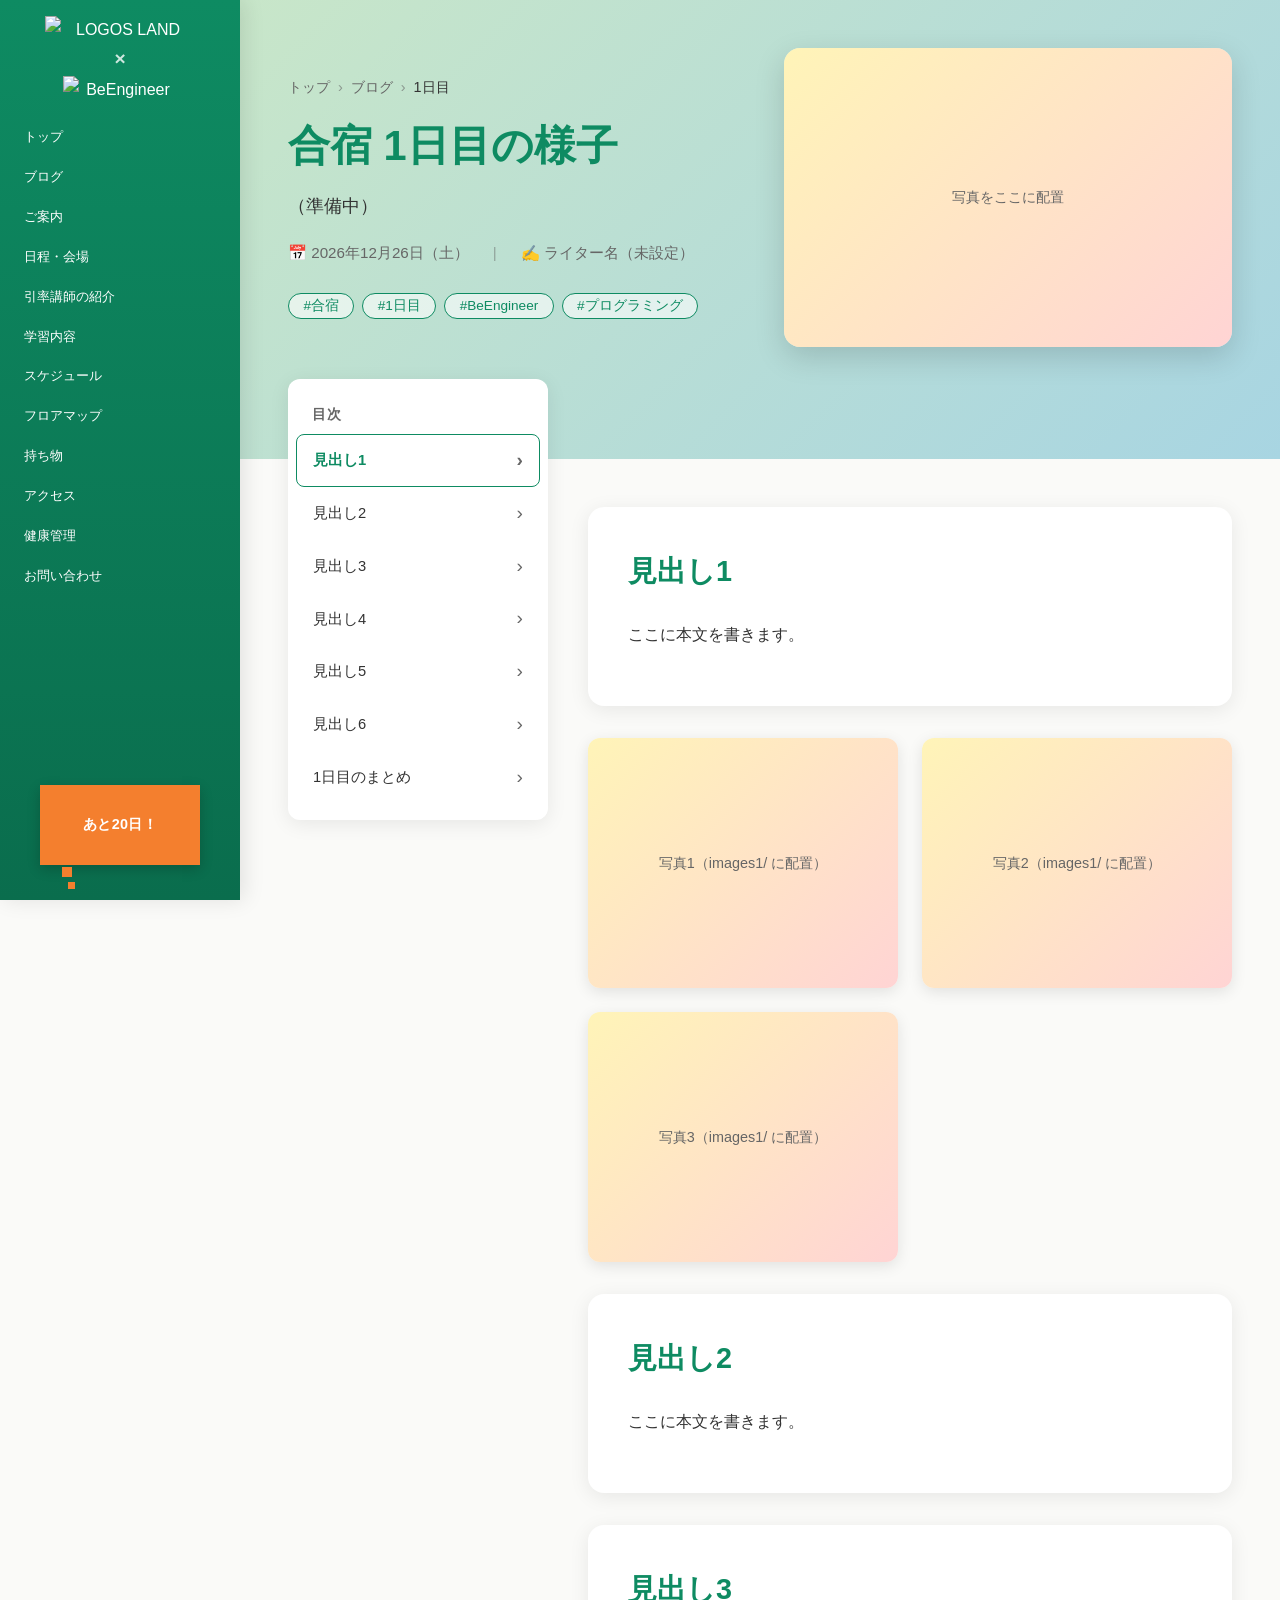
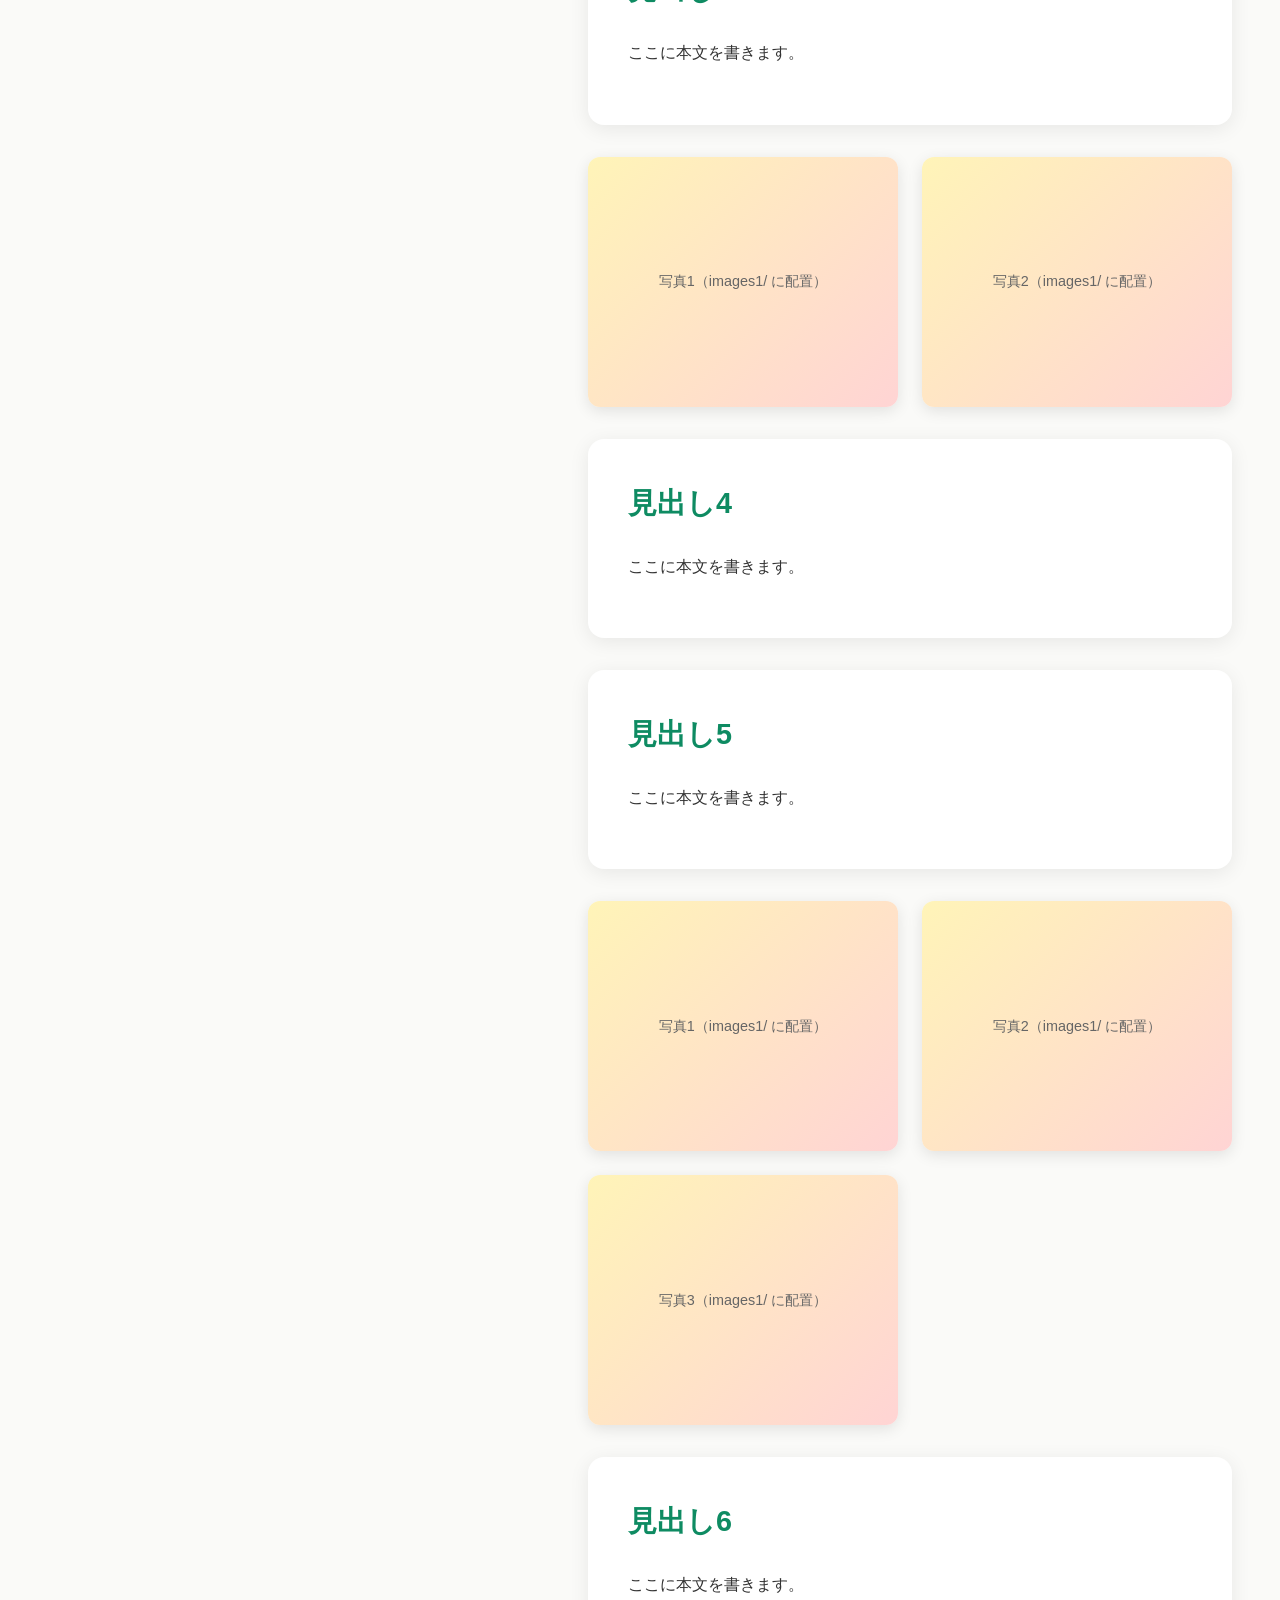
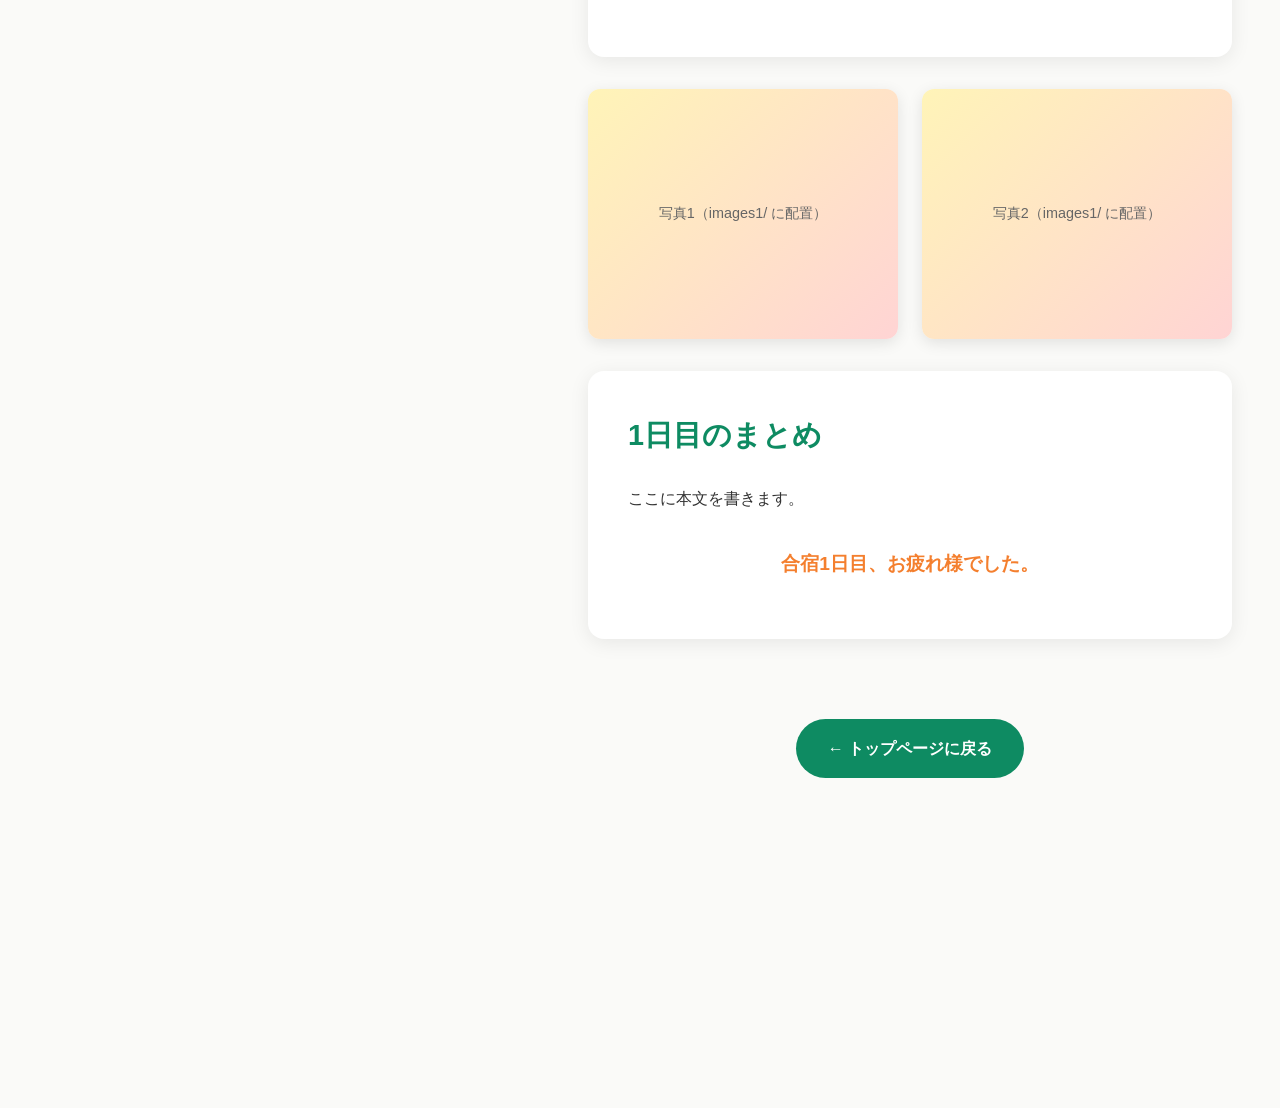
==== commit ce741b62: "冬案内用に準備" ====
--- a/blog/day1.html
+++ b/blog/day1.html
@@ -15,13 +15,10 @@
 </head>
 <body>
   
-  <!-- ハンバーガー / サイドバー / オーバーレイ（共通コンポーネント / assets/sidebar.js が描画） -->
   <div id="site-sidebar" data-variant="public"></div>
 
-  <!-- メインコンテンツ -->
   <main class="main-content">
     
-    <!-- ブログヒーロー -->
     <header class="blog-hero">
       <div class="blog-hero-inner">
         <div class="blog-hero-left">
@@ -32,12 +29,12 @@
             <span class="sep">›</span>
             <span class="current">1日目</span>
           </nav>
-          <h1 class="blog-hero-title">合宿 1日目の様子 🎉</h1>
-          <p class="blog-hero-subtitle">新しい仲間と、トランプゲーム実装のスタート</p>
+          <h1 class="blog-hero-title">合宿 1日目の様子</h1>
+          <p class="blog-hero-subtitle">（準備中）</p>
           <div class="blog-hero-meta">
-            <span>📅 2026年8月8日（土）</span>
+            <span>📅 2026年12月26日（土）</span>
             <span class="meta-separator">|</span>
-            <span>✍️ ライター：藤原圭吾</span>
+            <span>✍️ ライター名（未設定）</span>
           </div>
           <div class="blog-hero-tags">
             <span class="blog-tag">#合宿</span>
@@ -48,16 +45,16 @@
         </div>
         <div class="blog-hero-right">
           <div class="blog-hero-image">
-            <img src="images1/day1_1.jpg" alt="ロゴスランド入口の記念フォトスポット（カラフルな葉っぱのロゴとお泊まり記念の看板）">
+            <!-- ヒーロー写真：プレースホルダーを削除し、img のコメントを外す -->
+            <div class="blog-image-placeholder">写真をここに配置</div>
+            <!-- <img src="images1/day1_hero.jpg" alt="1日目の様子"> -->
           </div>
         </div>
       </div>
     </header>
 
-    <!-- 目次 + 本文 -->
     <div class="blog-layout">
 
-      <!-- 目次（sticky） -->
       <aside class="blog-toc" id="blogToc" aria-label="目次">
         <div class="blog-toc-title">目次</div>
         <nav>
@@ -65,206 +62,118 @@
         </nav>
       </aside>
 
-      <!-- ブログコンテンツ -->
       <article class="blog-content">
-      
-      <!-- セクション1: 導入 -->
+
+      <!-- ============================================================
+           本文の書き方
+           ・見出し・本文を編集する
+           ・写真は各枠のプレースホルダーを外し、images1/ に画像を置く
+           ============================================================ -->
+
       <section class="blog-section">
-        <h2>合宿がスタートしました！</h2>
+        <h2>見出し1</h2>
         <p>
-          京都から10名、大阪から13名、東京から1名、横浜から1名。<br>
-          あわせて25名の生徒が参加してくれました。
-        </p>
-        <p>
-          暑いなかでも元気よく、そして時間どおりにみんな揃い、安心しました。
-          昨年度よりバス組の人数が増えたため、2グループに分かれて移動しました。
-        </p>
-        <p>
-          到着したとき、前回参加者は「懐かしい～」、初めての子は「おぉ～」と、それぞれの反応が印象的でした。
-          少し緊張した表情の子もいましたが、すぐに笑顔が見られるように。
-          ワクワクした気持ちで、3日間のスタートを切ってくれました。
-        </p>
-        <p>
-          車で送ってもらったメンバーは、保護者の方と一緒にスタッフが宿泊場所までご案内。
-          これから3日間過ごす環境を、ご家族でも確認していただけました。
-        </p>
-      </section>
-
-      <!-- 写真セクション -->
-      <div class="blog-images">
-        <div class="blog-image">
-          <img src="images1/day1_2_1.jpg" alt="荷物を持ってロゴスランドへ向かう生徒たち">
-        </div>
-        <div class="blog-image">
-          <img src="images1/day1_2_2.jpg" alt="室内キャンプ風の宿泊室でテントに入り笑顔でピースをする生徒">
-        </div>
-        <div class="blog-image">
-          <img src="images1/day1_2_3.jpg" alt="ハンモックやテントがある宿泊室でくつろぐ生徒たち">
-        </div>
-      </div>
-
-      <!-- セクション2: 新しい仲間との出会い -->
-      <section class="blog-section">
-        <h2>新しい仲間との出会い！</h2>
-        <p>
-          車やバスでロゴスランドに集合！
-          さっそく宿泊する部屋へ案内され、各部屋を担当する先生と一緒に、最初の挨拶を行いました。
-        </p>
-        <p>
-          自己紹介をしながら各部屋の班長も決定。
-          班長は、合宿期間中に責任を持って班メンバーをまとめる役割です。
-          動きの確認やスケジュールなど、ほかのメンバーとは違う動きも取るため、得難い経験になるはずです。
-        </p>
-        <p>
-          各部屋では担当スタッフより、3日間のルールも共有しました。
-          ただ「楽しい！」だけで過ごすのではなく、ご家庭から離れた環境だからこそルールを守り、
-          誰もが良い経験ができるよう確認しました。
-        </p>
-        <p>
-          新しい出会いだからこそ、コミュニケーションが大切になります。
-          出会いと挨拶を終えたら、いよいよ合宿開始。教室へ移動し、開講式へ向かいました。
-        </p>
-      </section>
-
-      <!-- セクション3: 開講式 -->
-      <section class="blog-section">
-        <h2>開講式！</h2>
-        <p>
-          開始に向けて、スタッフ陣は教室をセット。
-          2クラス分の教室をひとつにつなぎ、大きな教室として運営できるよう準備しました。
-          各メンバーが迷わないよう、参加していることが分かる名札も用意し、3日間は見える位置につけて過ごしてもらいます。
-        </p>
-        <p>
-          開講式では、参加者全員が集合し、これから始まる3日間の流れを確認。
-          今回の合宿に参加したスタッフから、挨拶と意気込みを子どもたちへ伝えました。
-        </p>
-        <p>
-          非日常だからこそできること、普段の教室とは違う緊張感、新しい仲間との出会い。
-          いろいろな経験が始まろうとする瞬間を、みんなで共有しました。
-        </p>
-        <p>
-          始まる瞬間は少し緊張感のある雰囲気でしたが、ワクワクする気持ちの方が強く、最後は笑顔で終了しました。
-        </p>
-      </section>
-
-      <!-- 写真セクション（開講式） -->
-      <div class="blog-images">
-        <div class="blog-image">
-          <img src="images1/day1_3_1.jpg" alt="開講式で整列して挨拶するスタッフと、教室で見守る生徒たち">
-        </div>
-        <div class="blog-image">
-          <img src="images1/day1_3_2.jpg" alt="開講式で笑顔で拍手をする生徒たち">
-        </div>
-      </div>
-
-      <!-- セクション4: 学習内容 -->
-      <section class="blog-section">
-        <h2>授業スタート！トランプゲームをコードで表現</h2>
-        <p>
-          開講式のあと、クラスを分かれて2クラス体制で授業開始！
-        </p>
-        <p>
-          まずは今回のテーマ、トランプゲームのルール確認から。
-          スタッフが開発したシミュレーションで実際の動きを確認しつつ、ルールを押さえ、
-          自分たちでも動かしてマスターしました。
-          ただ、どうすれば戦略的に勝てるかは、これからの課題です！
-        </p>
-        <p>
-          テーマと動きを確認したうえで、「どうやって実装すればいい？」と考え、
-          トランプゲームのルールや動きをコードに書き起こしていきました。
-          動きをイメージしながら照らし合わせるようにコードを書くので、
-          「トランプゲームはルールさえ分かれば、Pythonでもコードを書けるんだ！」という気づきと、
-          そのための実装方法を身につけていきました。
-        </p>
-        <p>
-          授業中はさまざまなスタッフが出入りし、刺激があり、何より動きのある時間になりました。
-          子どもたちは新鮮な気持ちで、しっかり集中して取り組んでいました。
-        </p>
-        <p>
-          カメラを向けると嬉しそうに笑顔を見せてくれる子もいれば、照れながら振り向いてくれる子も。
-          それぞれの表情が印象的でした。
-        </p>
-      </section>
-
-      <!-- セクション5: 夕食 -->
-      <section class="blog-section">
-        <h2>合宿最初のご飯タイム♪</h2>
-        <p>
-          授業の合間を縫って、夕食を取りました！
-        </p>
-        <p>
-          一息つけるタイミングでおいしい夕食をいただきつつ、仲間たちとの絆をさらに深める時間にもなりました。
-          食事の班では、同じ校舎だけでなく、違う校舎のメンバーとも話しながらの夕食です。
-          「私の校舎は～」といった話が飛び交っていたかもしれません。スタッフとしても気になるところです……！
-        </p>
-        <p>
-          参加している学生スタッフともコミュニケーションを取り、少しワイワイとした雰囲気のなかで楽しめました。
-          学生スタッフたちもこのタイミングでお互いのことを話し合い、仲間意識を高めていました！
-        </p>
-      </section>
-
-      <!-- 写真セクション -->
-      <div class="blog-images">
-        <div class="blog-image">
-          <img src="images1/day1_4_1.jpg" alt="食事会場で夕食をとる生徒とスタッフ">
-        </div>
-        <div class="blog-image">
-          <img src="images1/day1_4_2.jpg" alt="キャンプ風の食事会場で談笑しながら夕食を楽しむ様子">
-        </div>
-        <div class="blog-image">
-          <img src="images1/day1_4_3.jpg" alt="ロゴスランドの食事会場で笑顔を見せる合宿メンバー">
-        </div>
-      </div>
-
-      <!-- セクション6: 夜の学習 -->
-      <section class="blog-section">
-        <h2>夕食後は少し休憩タイム～そして、1日目追い込み授業🔥</h2>
-        <p>
-          ご飯のあとは少し休憩タイム。眠気が見えてきた子もいるタイミングでした。
-          仲良く雑談する生徒もいれば、休憩を利用して仲間と遊んでいるメンバーも。
-        </p>
-        <p>
-          1時間の休憩後、1日目最後の授業スタート！
-          2時間の追い込みで、初期コードの完成を目指しました。
-          いつもと違う進め方のコーディングになる分、何をしているか見失わないよう先生が丁寧にリード。
-          細かいエラーはサポートメンバーがフォローしているので安心です。
-        </p>
-        <p>
-          疲れが見えつつある時間帯でも、途中の休憩や雑談でメリハリをつけたり、
-          サポートメンバーの声かけがあったりと、最後まで頑張り抜けました。
-          合宿初日の授業、無事に終了。お疲れさまでした！
+          ここに本文を書きます。
         </p>
       </section>
 
       <div class="blog-images">
         <div class="blog-image">
-          <img src="images1/day1_5_1.jpg" alt="教室でノートPCに向かい、前の画面のコードを見ながら授業を受ける生徒たち">
+          <div class="blog-image-placeholder">写真1（images1/ に配置）</div>
+          <!-- <img src="images1/day1_1_1.jpg" alt="写真の説明"> -->
         </div>
         <div class="blog-image">
-          <img src="images1/day1_5_2.jpg" alt="夜の追い込み授業で、講師の説明を聞きながらコーディングする様子">
+          <div class="blog-image-placeholder">写真2（images1/ に配置）</div>
+          <!-- <img src="images1/day1_1_2.jpg" alt="写真の説明"> -->
+        </div>
+        <div class="blog-image">
+          <div class="blog-image-placeholder">写真3（images1/ に配置）</div>
+          <!-- <img src="images1/day1_1_3.jpg" alt="写真の説明"> -->
         </div>
       </div>
 
-      <!-- セクション7: まとめ -->
       <section class="blog-section">
-        <h2>合宿1日目、お疲れ様でした。</h2>
+        <h2>見出し2</h2>
         <p>
-          授業終了後は班ごとに入浴タイム。
-          入浴後は教室でゆっくり過ごすメンバーと、部屋に戻って明日に備えるメンバーで分かれて過ごしました。
-        </p>
-        <p>
-          普段とは異なる環境だからこそ、それぞれが自分で考えて動き、自分なりに楽しむ形で1日目を終えました。
-        </p>
-        <p>
-          2日目からは本格的な実装に入り、本題である「戦略」をコードに落とし込み、
-          勝つためのプログラムを作り上げていきます。
-        </p>
-        <p class="blog-closing">
-          しっかりやり切る1日になります。そして、BBQを楽しみに……。
+          ここに本文を書きます。
         </p>
       </section>
 
-      <!-- ナビゲーション -->
+      <section class="blog-section">
+        <h2>見出し3</h2>
+        <p>
+          ここに本文を書きます。
+        </p>
+      </section>
+
+      <div class="blog-images">
+        <div class="blog-image">
+          <div class="blog-image-placeholder">写真1（images1/ に配置）</div>
+          <!-- <img src="images1/day1_2_1.jpg" alt="写真の説明"> -->
+        </div>
+        <div class="blog-image">
+          <div class="blog-image-placeholder">写真2（images1/ に配置）</div>
+          <!-- <img src="images1/day1_2_2.jpg" alt="写真の説明"> -->
+        </div>
+      </div>
+
+      <section class="blog-section">
+        <h2>見出し4</h2>
+        <p>
+          ここに本文を書きます。
+        </p>
+      </section>
+
+      <section class="blog-section">
+        <h2>見出し5</h2>
+        <p>
+          ここに本文を書きます。
+        </p>
+      </section>
+
+      <div class="blog-images">
+        <div class="blog-image">
+          <div class="blog-image-placeholder">写真1（images1/ に配置）</div>
+          <!-- <img src="images1/day1_3_1.jpg" alt="写真の説明"> -->
+        </div>
+        <div class="blog-image">
+          <div class="blog-image-placeholder">写真2（images1/ に配置）</div>
+          <!-- <img src="images1/day1_3_2.jpg" alt="写真の説明"> -->
+        </div>
+        <div class="blog-image">
+          <div class="blog-image-placeholder">写真3（images1/ に配置）</div>
+          <!-- <img src="images1/day1_3_3.jpg" alt="写真の説明"> -->
+        </div>
+      </div>
+
+      <section class="blog-section">
+        <h2>見出し6</h2>
+        <p>
+          ここに本文を書きます。
+        </p>
+      </section>
+
+      <div class="blog-images">
+        <div class="blog-image">
+          <div class="blog-image-placeholder">写真1（images1/ に配置）</div>
+          <!-- <img src="images1/day1_4_1.jpg" alt="写真の説明"> -->
+        </div>
+        <div class="blog-image">
+          <div class="blog-image-placeholder">写真2（images1/ に配置）</div>
+          <!-- <img src="images1/day1_4_2.jpg" alt="写真の説明"> -->
+        </div>
+      </div>
+
+      <section class="blog-section">
+        <h2>1日目のまとめ</h2>
+        <p>
+          ここに本文を書きます。
+        </p>
+        <p class="blog-closing">
+          合宿1日目、お疲れ様でした。
+        </p>
+      </section>
+
       <div class="blog-navigation">
         <a href="../index.html" class="back-to-home">← トップページに戻る</a>
       </div>
@@ -273,12 +182,10 @@
 
     </div>
 
-    <!-- フッター（共通コンポーネント / assets/footer.js が描画） -->
     <div id="site-footer"></div>
 
   </main>
 
-  <!-- JavaScript -->
   <script src="../assets/sidebar.js"></script>
   <script src="../script.js"></script>
   <script src="../assets/footer.js"></script>
--- a/styles.css
+++ b/styles.css
@@ -878,6 +878,48 @@
   padding: 10px;
 }
 
+.line-qr-placeholder {
+  width: 200px;
+  height: 200px;
+  border-radius: 12px;
+  border: 2px dashed #C9C9C9;
+  background-color: #FAFAF8;
+  display: flex;
+  flex-direction: column;
+  align-items: center;
+  justify-content: center;
+  gap: 0.35rem;
+  padding: 10px;
+  box-sizing: border-box;
+  text-align: center;
+}
+
+.line-qr-placeholder-icon {
+  font-size: 2rem;
+}
+
+.line-qr-placeholder-text {
+  font-weight: bold;
+  color: var(--color-text);
+  font-size: 0.95rem;
+}
+
+.line-qr-placeholder-hint {
+  font-size: 0.8rem;
+  color: var(--color-text-light);
+}
+
+.line-link-pending {
+  color: var(--color-text-light);
+  font-size: 1.1rem;
+  font-weight: bold;
+  padding: 0.5rem 1rem;
+  border: 2px dashed #C9C9C9;
+  border-radius: 8px;
+  background-color: #FAFAF8;
+  display: inline-block;
+}
+
 .line-link {
   margin: 0;
   text-align: center;
@@ -1565,6 +1607,16 @@
   border-top-color: var(--color-secondary);
 }
 
+/* お知らせが1件だけのときは、左に寄らないよう中央に配置する */
+.news-card:only-child {
+  grid-column: 1 / -1;
+  width: 100%;
+  max-width: 520px;
+  margin: 0 auto;
+  align-items: center;
+  text-align: center;
+}
+
 .news-card-icon {
   font-size: 2.2rem;
   line-height: 1;
@@ -2438,9 +2490,12 @@
    お問い合わせ
    ============================================ */
 
+/* カードが1枚でも2枚でも中央に並ぶようにする
+   （緊急連絡先カードを非表示にしている間は、メールのカードが中央に来ます） */
 .contact-grid {
   display: grid;
-  grid-template-columns: repeat(auto-fit, minmax(280px, 1fr));
+  grid-template-columns: repeat(auto-fit, minmax(280px, 480px));
+  justify-content: center;
   gap: 2rem;
 }
 
@@ -2717,6 +2772,11 @@
   height: 100%;
   object-fit: cover;
   display: block;
+}
+
+.blog-hero-image .blog-image-placeholder {
+  height: 100%;
+  min-height: 180px;
 }
 
 /* 2カラムレイアウト：目次 + 本文 */
@@ -3656,7 +3716,8 @@
     gap: 1.2rem;
   }
   
-  .line-qr-code {
+  .line-qr-code,
+  .line-qr-placeholder {
     width: 180px;
     height: 180px;
   }
@@ -4518,7 +4579,8 @@
     gap: 1rem;
   }
   
-  .line-qr-code {
+  .line-qr-code,
+  .line-qr-placeholder {
     width: 160px;
     height: 160px;
   }
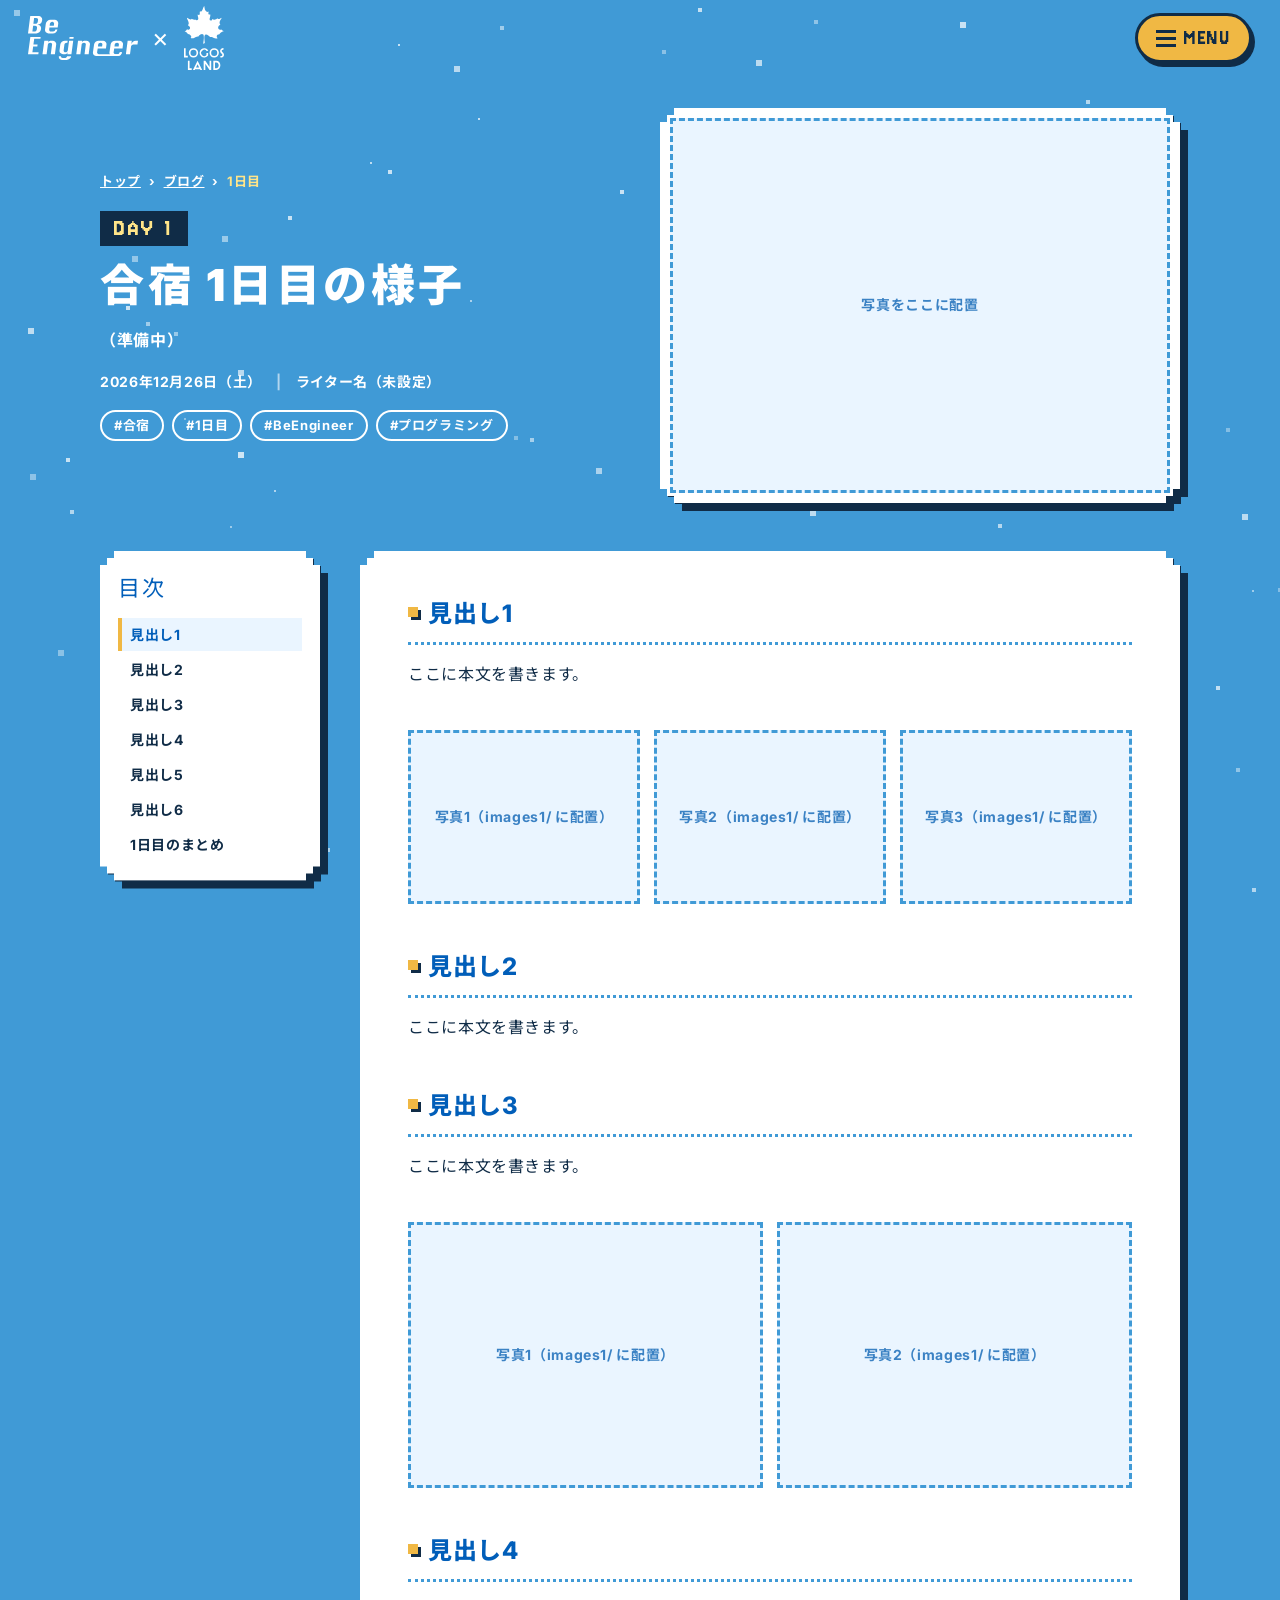
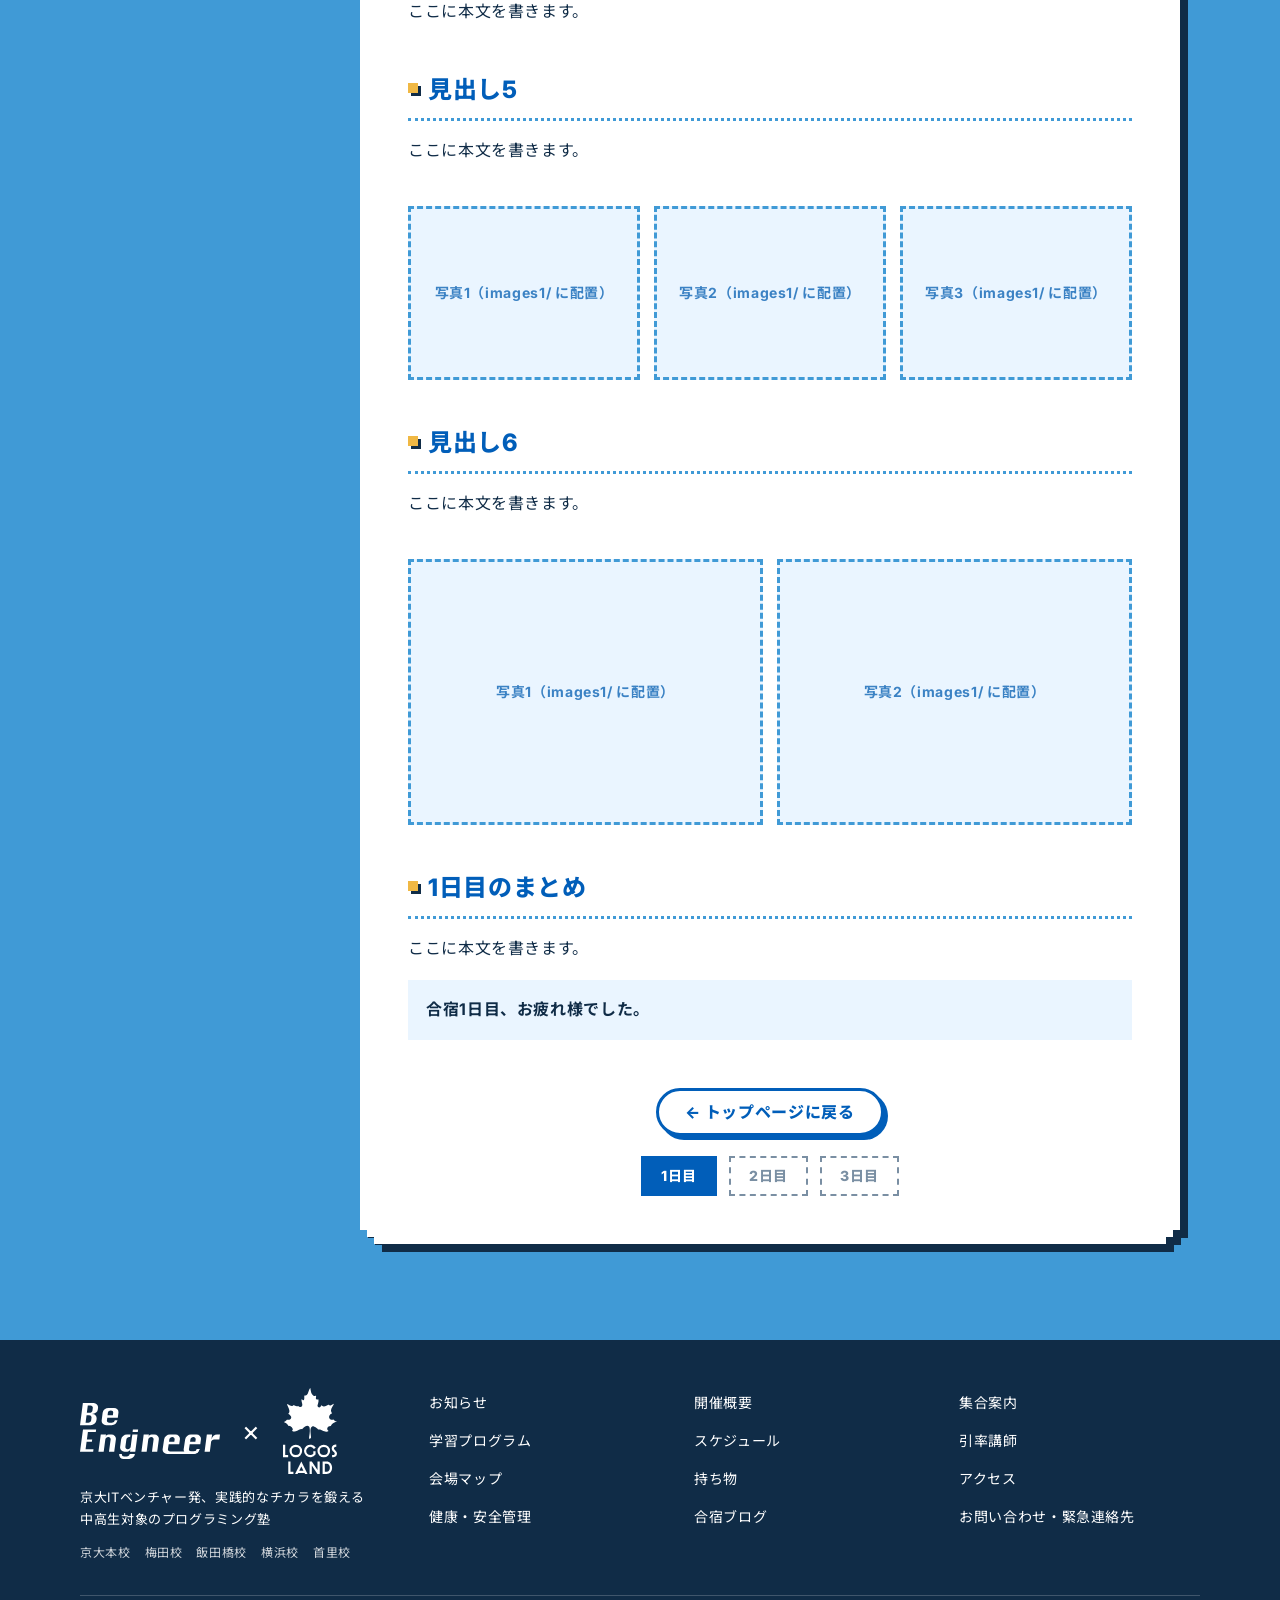
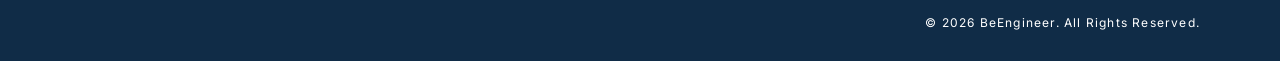
==== commit 3c52ab8c: "冬合宿案内ページを広告LPのデザインに合わせて全面リデザインする 【共通】 - 配色・ピクセル調カード・降雪演出を広告LPに統一し、LPのSVGを assets/img に取り込み - 開催情報を20" ====
--- a/blog/day1.html
+++ b/blog/day1.html
@@ -5,19 +5,26 @@
   <meta name="viewport" content="width=device-width, initial-scale=1.0">
   <link rel="icon" type="image/svg+xml" href="../assets/fav/favicon.svg">
   <meta name="description" content="BeEngineer合宿 1日目の様子">
-  <title>合宿ブログ - 1日目 | BeEngineer Programming Camp</title>
+  <title>合宿ブログ 1日目｜プログラミングキャンプ 2026 冬 | BeEngineer × LOGOS LAND</title>
   <!-- ============================================================
       【非公開】ブログ公開ガード（一時解除中：作成・表示確認用）
       ※ 再非公開にする場合は、下の <script> のコメントを外してください。
       ============================================================ -->
   <!-- <script>window.location.replace('../index.html');</script> -->
+  <link rel="preconnect" href="https://fonts.googleapis.com">
+  <link rel="preconnect" href="https://fonts.gstatic.com" crossorigin>
+  <link href="https://fonts.googleapis.com/css2?family=Inter:wght@500;700;800;900&family=Noto+Sans+JP:wght@400;500;700;900&family=Jersey+10&display=swap" rel="stylesheet">
   <link rel="stylesheet" href="../styles.css">
 </head>
-<body>
+<body id="top">
   
-  <div id="site-sidebar" data-variant="public"></div>
-
-  <main class="main-content">
+  <!-- 背景の雪（script.js が描画） -->
+  <canvas class="snowfall" data-snowfall aria-hidden="true"></canvas>
+
+  <!-- ヘッダー・メニュー（共通コンポーネント / assets/layout.js が描画） -->
+  <div id="site-header"></div>
+
+  <main id="main">
     
     <header class="blog-hero">
       <div class="blog-hero-inner">
@@ -29,12 +36,13 @@
             <span class="sep">›</span>
             <span class="current">1日目</span>
           </nav>
+          <p class="blog-hero-day">DAY 1</p>
           <h1 class="blog-hero-title">合宿 1日目の様子</h1>
           <p class="blog-hero-subtitle">（準備中）</p>
           <div class="blog-hero-meta">
-            <span>📅 2026年12月26日（土）</span>
+            <span>2026年12月26日（土）</span>
             <span class="meta-separator">|</span>
-            <span>✍️ ライター名（未設定）</span>
+            <span>ライター名（未設定）</span>
           </div>
           <div class="blog-hero-tags">
             <span class="blog-tag">#合宿</span>
@@ -44,7 +52,7 @@
           </div>
         </div>
         <div class="blog-hero-right">
-          <div class="blog-hero-image">
+          <div class="blog-hero-image pixel-card">
             <!-- ヒーロー写真：プレースホルダーを削除し、img のコメントを外す -->
             <div class="blog-image-placeholder">写真をここに配置</div>
             <!-- <img src="images1/day1_hero.jpg" alt="1日目の様子"> -->
@@ -55,14 +63,14 @@
 
     <div class="blog-layout">
 
-      <aside class="blog-toc" id="blogToc" aria-label="目次">
+      <aside class="blog-toc pixel-card" id="blogToc" aria-label="目次">
         <div class="blog-toc-title">目次</div>
         <nav>
           <ul></ul>
         </nav>
       </aside>
 
-      <article class="blog-content">
+      <article class="blog-content pixel-card">
 
       <!-- ============================================================
            本文の書き方
@@ -176,19 +184,24 @@
 
       <div class="blog-navigation">
         <a href="../index.html" class="back-to-home">← トップページに戻る</a>
+        <nav class="blog-day-nav" aria-label="ほかの日の記事">
+          <a href="day1.html" aria-current="page">1日目</a>
+          <a href="day2.html" data-available-from="2026-12-27T00:00:00">2日目</a>
+          <a href="day3.html" data-available-from="2026-12-28T00:00:00">3日目</a>
+        </nav>
       </div>
 
       </article>
 
     </div>
 
-    <div id="site-footer"></div>
-
   </main>
 
-  <script src="../assets/sidebar.js"></script>
+  <!-- フッター（共通コンポーネント / assets/layout.js が描画） -->
+  <div id="site-footer"></div>
+
+  <script src="../assets/layout.js"></script>
   <script src="../script.js"></script>
-  <script src="../assets/footer.js"></script>
 
 </body>
 </html>
--- a/styles.css
+++ b/styles.css
@@ -1,5200 +1,4021 @@
-﻿/* ============================================
-   BeEngineer Programming Camp - Styles
-   ロゴスランド風デザイン
-   ============================================ */
-
-:root {
-  /* メインカラー */
-  --color-primary: #0E8B62;
-  --color-secondary: #F47F2E;
-  --color-accent: #FF6B6B;
-  --color-bg: #FAFAF8;
-  --color-white: #FFFFFF;
-  --color-text: #333333;
-  --color-text-light: #666666;
-  
-  /* パステルカラー */
-  --color-pastel-blue: #A8D5E2;
-  --color-pastel-yellow: #FFF4B8;
-  --color-pastel-pink: #FFD4D4;
-  --color-pastel-green: #C8E6C9;
-  
-  /* レイアウト */
-  --sidebar-width: 240px;
-  --spacing-unit: 1rem;
-  --border-radius: 16px;
-  --shadow-soft: 0 4px 20px rgba(0, 0, 0, 0.08);
-  --shadow-hover: 0 8px 30px rgba(0, 0, 0, 0.12);
-}
-
-/* ============================================
-   リセット & ベース
-   ============================================ */
-
-* {
-  margin: 0;
-  padding: 0;
-  box-sizing: border-box;
-}
-
-html {
-  scroll-behavior: smooth;
-}
-
-body {
-  font-family: 'Segoe UI', 'Yu Gothic UI', 'Meiryo', sans-serif;
-  background-color: var(--color-bg);
-  color: var(--color-text);
-  line-height: 1.7;
-  overflow-x: hidden;
-}
-
-img {
-  max-width: 100%;
-  height: auto;
-  display: block;
-}
-
-a {
-  text-decoration: none;
-  color: inherit;
-  transition: all 0.3s ease;
-}
-
-/* ============================================
-   サイドバー（左側固定）
-   ============================================ */
-
-.sidebar {
-  position: fixed;
-  left: 0;
-  top: 0;
-  width: var(--sidebar-width);
-  height: 100vh;      /* フォールバック */
-  height: 100dvh;     /* モバイルのアドレスバー可変分を考慮した実可視高さ */
-  background: linear-gradient(180deg, var(--color-primary) 0%, #0a6d4d 100%);
-  color: var(--color-white);
-  padding: 1rem 0.8rem;
-  display: flex;
-  flex-direction: column;
-  z-index: 1000;
-  box-shadow: 4px 0 20px rgba(0, 0, 0, 0.1);
-  overflow: visible;
-}
-
-.sidebar-logo {
-  text-align: center;
-  margin-bottom: 1rem;
-  display: flex;
-  flex-direction: column;
-  align-items: center;
-}
-
-.sidebar-logo h1 {
-  font-size: 1.5rem;
-  font-weight: bold;
-  letter-spacing: 0.05em;
-}
-
-.sidebar-logo p {
-  font-size: 0.75rem;
-  opacity: 0.9;
-  margin-top: 0.5rem;
-}
-
-.logo-text {
-  font-size: 1.5rem;
-  font-weight: bold;
-  letter-spacing: 0.05em;
-  line-height: 1.2;
-  display: flex;
-  align-items: center;
-  gap: 0.5rem;
-}
-
-.logo-icon {
-  width: 24px;
-  height: 24px;
-  object-fit: contain;
-}
-
-.logo-image {
-  width: 150px;
-  height: auto;
-  object-fit: contain;
-}
-
-.logo-been {
-  width: 115px;
-}
-
-.logo-separator {
-  font-size: 1.2rem;
-  margin: 0;
-  opacity: 0.8;
-  font-weight: bold;
-}
-
-.sidebar-nav {
-  flex: 1;
-  overflow: visible;
-  max-height: calc(100vh - 200px);
-}
-
-.sidebar-nav ul {
-  list-style: none;
-  overflow: visible;
-}
-
-.sidebar-nav li {
-  margin-bottom: 0.2rem;
-}
-
-.sidebar-nav a {
-  display: block;
-  padding: 0.45rem 0.7rem;
-  border-radius: 8px;
-  transition: all 0.3s ease;
-  font-size: 0.82rem;
-}
-
-.sidebar-nav a:hover {
-  background-color: rgba(255, 255, 255, 0.15);
-}
-
-.sidebar-nav a.active {
-  background-color: rgba(255, 255, 255, 0.2);
-  border: 2px solid var(--color-white);
-  font-weight: bold;
-  box-shadow: 0 2px 8px rgba(0, 0, 0, 0.2);
-}
-
-/* サブメニュー（ドロップダウン） */
-.sidebar-nav .has-submenu {
-  position: relative;
-  overflow: visible;
-}
-
-.sidebar-nav .submenu {
-  list-style: none;
-  padding: 0;
-  margin: 0;
-  position: absolute;
-  left: 100%;
-  top: 0;
-  margin-left: -1.5rem;
-  min-width: 150px;
-  background: linear-gradient(135deg, var(--color-secondary) 0%, #ff9a5a 100%);
-  border-radius: 8px;
-  box-shadow: 0 8px 32px rgba(0, 0, 0, 0.3);
-  opacity: 0;
-  visibility: hidden;
-  transform: translateX(-10px);
-  transition: all 0.3s ease;
-  z-index: 9999;
-}
-
-.sidebar-nav .has-submenu:hover .submenu {
-  opacity: 1;
-  visibility: visible;
-  transform: translateX(0);
-}
-
-.sidebar-nav .submenu li {
-  margin: 0;
-}
-
-.sidebar-nav .submenu a {
-  padding: 0.5rem 0.7rem;
-  font-size: 0.78rem;
-  background-color: transparent;
-  border-radius: 0;
-}
-
-.sidebar-nav .submenu li:first-child a {
-  border-radius: 8px 8px 0 0;
-}
-
-.sidebar-nav .submenu li:last-child a {
-  border-radius: 0 0 8px 8px;
-}
-
-.sidebar-nav .submenu a:hover {
-  background-color: rgba(255, 255, 255, 0.2);
-}
-
-.sidebar-footer {
-  text-align: center;
-  font-size: 0.6rem;
-  /* footer 全体に opacity を掛けると子の吹き出しまで薄くなるため透過しない。
-     キャラの淡さは .sidebar-footer-char 側の opacity で個別に表現する。 */
-  opacity: 1;
-  margin-top: auto;
-  padding-top: 0.3rem;
-  display: flex;
-  align-items: center;
-  /* コピーライト文を削除したため、中央寄せ＋gap でキャラ同士の距離を調整して元の位置感に戻す。 */
-  justify-content: center;
-  gap: 4rem;
-  position: relative; /* PC：吹き出しの位置基準 */
-}
-
-.sidebar-footer-text {
-  line-height: 1.4;
-}
-
-.sidebar-footer-char {
-  width: 35px;
-  height: auto;
-  opacity: 0.8;
-  flex-shrink: 0;
-}
-
-/* 旧構造（キャラのラッパー）は今は使わないが、CSS は無害なので残置 */
-.sidebar-char-wrap {
-  display: inline-flex;
-  align-items: flex-end;
-}
-
-/* PC：吹き出しは footer の上に絶対配置（クレジットの上に重なる位置） */
-.sidebar-char-bubble {
-  position: absolute;
-  bottom: calc(100% + 14px);
-  left: 50%;
-  transform: translateX(-50%);
-  width: clamp(120px, 75%, 160px);
-  aspect-ratio: 2 / 1;
-  display: flex;
-  align-items: center;
-  justify-content: center;
-  background-color: var(--color-secondary);
-  color: #fff;
-  padding: 0.6rem;
-  border-radius: 0;
-  font-size: 0.9rem;
-  line-height: 1.35;
-  font-weight: 700;
-  letter-spacing: 0.02em;
-  text-align: center;
-  white-space: pre-line; /* 文言中の \n を改行として表示 */
-  box-shadow: 0 4px 12px rgba(0, 0, 0, 0.2);
-  opacity: 1;
-  pointer-events: none;
-  z-index: 1;
-  animation: bubblePop 0.4s ease-out;
-}
-
-/* PC：しっぽは下方向（左下 or 右下） */
-.sidebar-char-bubble::after {
-  content: '';
-  position: absolute;
-  left: 14%;
-  bottom: -12px;
-  top: auto;
-  right: auto;
-  transform: none;
-  width: 10px;
-  height: 10px;
-  background-color: var(--color-secondary);
-}
-
-.sidebar-char-bubble::before {
-  content: '';
-  position: absolute;
-  left: calc(14% + 6px);
-  bottom: -24px;
-  top: auto;
-  right: auto;
-  width: 7px;
-  height: 7px;
-  background-color: var(--color-secondary);
-}
-
-.sidebar-char-bubble--right::after {
-  left: auto;
-  right: 14%;
-}
-
-.sidebar-char-bubble--right::before {
-  left: auto;
-  right: calc(14% + 6px);
-}
-
-@keyframes bubblePop {
-  0% {
-    opacity: 0;
-    transform: translateX(-50%) translateY(4px) scale(0.92);
-  }
-  100% {
-    opacity: 1;
-    transform: translateX(-50%) translateY(0) scale(1);
-  }
-}
-
-/* ============================================
-  SP版：左キャラ・吹き出し・右キャラを横並び（吹き出しはやや上）
-   ============================================ */
-@media (max-width: 768px) {
-  .sidebar-footer {
-    opacity: 1; /* SP では bubble が色濃く見えるよう透過解除 */
-    flex-direction: row;
-    align-items: flex-end; /* キャラを下揃えの基準線に */
-    justify-content: center;
-    gap: 0.5rem;
-    padding-top: 0.75rem; /* 吹き出しが上に出る分 */
-  }
-
-  .sidebar-footer-char-left,
-  .sidebar-footer-char-right {
-    flex-shrink: 0;
-    height: auto;
-    
-    align-self: flex-end;
-    margin: 0;
-  }
-
-  .sidebar-footer-char-left {
-    width: 25px; 
-  }
-
-
-  .sidebar-footer-char-right {
-    width: 30px;
-  }
-
-  .sidebar-footer-text {
-    display: none;
-  }
-
-  .sidebar-char-bubble {
-    position: relative;
-    bottom: auto;
-    left: auto;
-    transform: none;
-    flex: 1 1 auto;
-    width: auto;
-    height: 3.0rem;
-    min-width: 0;
-    max-width: 9.5rem;
-    align-self: flex-end;
-    margin-bottom: 2.85rem;
-    padding: 0.45rem 0.5rem;
-    font-size: 0.72rem;
-    line-height: 1.25;
-    box-shadow: 0 2px 8px rgba(0, 0, 0, 0.18);
-    animation: bubblePopSP 0.35s ease-out;
-  }
-/* SP：しっぽは下方向（左下 or 右下）— 吹き出しが上にあるため */
-  
-  .sidebar-char-bubble::after {
-    top: auto;
-    bottom: -6px;
-    left: 8%;
-    right: auto;
-    transform: none;
-    width: 6px;
-    height: 6px;
-  }
-
-  .sidebar-char-bubble::before {
-    top: auto;
-    bottom: -14px; 
-    left: calc(8% - 5px);
-    right: auto;
-    width: 4px;
-    height: 4px;
-  }
-
-  .sidebar-char-bubble--right::after {
-    left: auto;
-    right: 8%;
-  }
-
-  .sidebar-char-bubble--right::before {
-    left: auto;
-    right: calc(8% - 5px);
-  }
-
-  @keyframes bubblePopSP {
-    0% {
-      opacity: 0;
-      transform: scale(0.88);
-    }
-    100% {
-      opacity: 1;
-      transform: scale(1);
-    }
-  }
-}
-
-/* ============================================
-   メインコンテンツエリア
-   ============================================ */
-
-.main-content {
-  margin-left: var(--sidebar-width);
-  min-height: 100vh;
-}
-
-/* ============================================
-   ヒーローセクション
-   ============================================ */
-
-.hero {
-  position: relative;
-  height: 85vh;
-  display: flex;
-  align-items: center;
-  justify-content: center;
-  background: linear-gradient(135deg, var(--color-pastel-blue) 0%, var(--color-pastel-yellow) 50%, var(--color-pastel-pink) 100%);
-  overflow: hidden;
-}
-
-.hero::before {
-  content: '';
-  position: absolute;
-  top: 0;
-  left: 0;
-  right: 0;
-  bottom: 0;
-  background-image: url('data:image/svg+xml,<svg xmlns="http://www.w3.org/2000/svg" viewBox="0 0 1200 600"><rect fill="%23A8D5E2" width="1200" height="600"/></svg>');
-  background-size: cover;
-  background-position: center;
-  opacity: 0.3;
-}
-
-.hero-content {
-  position: relative;
-  z-index: 1;
-  text-align: center;
-  max-width: 800px;
-  padding: 2rem;
-}
-
-.hero-panel {
-  background-color: var(--color-white);
-  padding: 3rem 2.5rem;
-  border-radius: var(--border-radius);
-  box-shadow: var(--shadow-soft);
-  transition: transform 0.3s ease;
-}
-
-.hero-panel:hover {
-  transform: scale(1.02);
-}
-
-.hero-title {
-  font-size: 3rem;
-  font-weight: bold;
-  color: var(--color-primary);
-  margin-bottom: 1.5rem;
-  line-height: 1.3;
-}
-
-.hero-subtitle {
-  font-size: 1.3rem;
-  color: var(--color-text);
-  margin-bottom: 2rem;
-}
-
-.hero-date {
-  font-size: 1.5rem;
-  font-weight: bold;
-  color: var(--color-secondary);
-  margin-bottom: 0.5rem;
-}
-
-.hero-location {
-  font-size: 1.1rem;
-  color: var(--color-text-light);
-}
-
-.hero-cta {
-  margin-top: 2rem;
-  display: inline-block;
-  padding: 1rem 2.5rem;
-  background: linear-gradient(135deg, var(--color-secondary) 0%, #ff9a5a 100%);
-  color: var(--color-white);
-  font-size: 1.1rem;
-  font-weight: bold;
-  border-radius: 50px;
-  box-shadow: var(--shadow-soft);
-  transition: all 0.3s ease;
-}
-
-.hero-cta:hover {
-  transform: translateY(-3px);
-  box-shadow: var(--shadow-hover);
-}
-
-/* ============================================
-   セクション共通スタイル
-   ============================================ */
-
-.section {
-  padding: 5rem 3rem;
-}
-
-.section:nth-child(even) {
-  background-color: var(--color-white);
-}
-
-.section-title {
-  font-size: 2.5rem;
-  font-weight: bold;
-  color: var(--color-primary);
-  text-align: center;
-  margin-bottom: 3rem;
-  position: relative;
-  padding-bottom: 1rem;
-}
-
-.section-title::after {
-  content: '';
-  position: absolute;
-  bottom: 0;
-  left: 50%;
-  transform: translateX(-50%);
-  width: 80px;
-  height: 4px;
-  background: linear-gradient(90deg, var(--color-secondary), var(--color-primary));
-  border-radius: 2px;
-}
-
-.section-intro {
-  text-align: center;
-  margin-bottom: 3rem;
-  color: var(--color-text-light);
-  font-size: 1.1rem;
-}
-
-.section-desc {
-  text-align: center;
-  margin-bottom: 2rem;
-  color: var(--color-text-light);
-}
-
-.section-note {
-  text-align: center;
-  margin-top: 2rem;
-  color: var(--color-text-light);
-  font-size: 0.95rem;
-}
-
-.container {
-  max-width: 1200px;
-  margin: 0 auto;
-}
-
-/* ============================================
-   カードUI
-   ============================================ */
-
-.card-grid {
-  display: grid;
-  /* デフォルトは 1 カラム。2 カラムになる中間レンジを使わず、
-     大画面でのみ 3 カラムに切り替える。 */
-  grid-template-columns: 1fr;
-  gap: 2rem;
-}
-
-/* 大画面（サイドバー＋セクション余白を引いても 3 カラムに収まる幅）でのみ 3 カラム */
-@media (min-width: 1200px) {
-  .card-grid {
-    grid-template-columns: repeat(3, 1fr);
-  }
-}
-
-.card {
-  background-color: var(--color-white);
-  border-radius: var(--border-radius);
-  padding: 2rem;
-  box-shadow: var(--shadow-soft);
-  transition: all 0.3s ease;
-}
-
-.card:hover {
-  transform: translateY(-8px);
-  box-shadow: var(--shadow-hover);
-}
-
-.card-orange {
-  background: linear-gradient(135deg, var(--color-secondary) 0%, #ff9a5a 100%);
-  color: var(--color-white);
-}
-
-.card-green {
-  background: linear-gradient(135deg, var(--color-primary) 0%, #12a876 100%);
-  color: var(--color-white);
-}
-
-.card-title {
-  font-size: 1.5rem;
-  font-weight: bold;
-  margin-bottom: 1rem;
-}
-
-.card-content {
-  font-size: 1rem;
-  line-height: 1.8;
-}
-
-.card-icon {
-  width: 60px;
-  height: 60px;
-  background-color: rgba(255, 255, 255, 0.2);
-  border-radius: 50%;
-  display: flex;
-  align-items: center;
-  justify-content: center;
-  font-size: 1.8rem;
-  margin-bottom: 1rem;
-}
-
-/* ============================================
-   ご案内セクション
-   ============================================ */
-
-/* PC版では開閉ヘッダーを非表示 */
-.guide-toggle-header {
-  display: none;
-}
-
-.guide-content {
-  display: grid;
-  grid-template-columns: 1fr 1fr;
-  gap: 3rem;
-  align-items: center;
-  background-color: var(--color-white);
-  padding: 2.5rem;
-  border-radius: var(--border-radius);
-  box-shadow: var(--shadow-soft);
-}
-
-.guide-text {
-  display: flex;
-  flex-direction: column;
-  gap: 1rem;
-}
-
-.guide-main {
-  font-size: 1.5rem;
-  font-weight: bold;
-  color: var(--color-secondary);
-  margin-bottom: 0.5rem;
-}
-
-.guide-detail {
-  font-size: 1.1rem;
-  line-height: 1.8;
-  color: var(--color-text);
-}
-
-.guide-note {
-  font-size: 0.95rem;
-  color: var(--color-text-light);
-  background-color: var(--color-pastel-yellow);
-  padding: 1rem;
-  border-radius: 8px;
-  margin-top: 0.5rem;
-}
-
-.guide-notice-inline {
-  background: linear-gradient(135deg, #FFF3E0 0%, #FFE0B2 100%);
-  border: 3px solid var(--color-secondary);
-  border-radius: var(--border-radius);
-  padding: 1.5rem;
-  margin-top: 1.5rem;
-}
-
-.guide-image {
-  border-radius: var(--border-radius);
-  overflow: hidden;
-  box-shadow: var(--shadow-soft);
-  max-width: 100%;
-}
-
-.guide-image img {
-  width: 100%;
-  height: auto;
-  display: block;
-}
-
-.guide-notice-item {
-  display: flex;
-  align-items: center;
-  gap: 0.8rem;
-  margin-bottom: 1.5rem;
-  font-size: 1.05rem;
-  line-height: 1.8;
-  color: var(--color-text);
-}
-
-.guide-notice-item:last-of-type {
-  margin-bottom: 1rem;
-}
-
-.guide-notice-icon {
-  font-size: 1.5rem;
-  flex-shrink: 0;
-  line-height: 1.8;
-  display: flex;
-  align-items: center;
-  justify-content: center;
-  align-self: flex-start;
-}
-
-.guide-notice-contact {
-  text-align: center;
-  color: var(--color-text);
-  font-size: 1rem;
-  margin-top: 1rem;
-  margin-bottom: 0;
-  font-weight: 500;
-}
-
-.line-info-box {
-  background: linear-gradient(135deg, #E8F5E9 0%, #C8E6C9 100%);
-  border: 3px solid #06C755;
-  border-radius: var(--border-radius);
-  padding: 0;
-  margin-top: 2rem;
-  box-shadow: 0 6px 25px rgba(6, 199, 85, 0.15);
-  overflow: hidden;
-}
-
-/* 開閉ヘッダー */
-.line-toggle-header {
-  display: flex;
-  justify-content: space-between;
-  align-items: center;
-  padding: 1.5rem 2rem;
-  cursor: pointer;
-  transition: background-color 0.3s ease;
-}
-
-.line-toggle-header:hover {
-  background-color: rgba(6, 199, 85, 0.1);
-}
-
-.line-toggle-title {
-  font-size: 1.3rem;
-  font-weight: bold;
-  color: #06C755;
-}
-
-.line-toggle-icon {
-  font-size: 1.2rem;
-  color: #06C755;
-  transition: transform 0.3s ease;
-}
-
-.line-info-box.active .line-toggle-icon {
-  transform: rotate(180deg);
-}
-
-.line-info-content-wrapper {
-  max-height: 0;
-  overflow: hidden;
-  opacity: 0;
-  transition: max-height 0.5s ease, opacity 0.3s ease, padding 0.3s ease;
-  padding: 0 2rem;
-}
-
-.line-info-box.active .line-info-content-wrapper {
-  max-height: 1500px;
-  opacity: 1;
-  padding: 0 2rem 2rem 2rem;
-}
-
-.line-info-title {
-  text-align: center;
-  font-size: 1.5rem;
-  color: #06C755;
-  margin-bottom: 1.5rem;
-  font-weight: bold;
-}
-
-.line-info-content {
-  display: flex;
-  flex-direction: row;
-  align-items: center;
-  justify-content: center;
-  gap: 2rem;
-}
-
-.line-character {
-  flex-shrink: 0;
-}
-
-.line-character-img {
-  width: 120px;
-  height: auto;
-  animation: bounce 2s ease-in-out infinite;
-}
-
-.line-character-left .line-character-img {
-  animation-delay: 0s;
-}
-
-.line-character-right .line-character-img {
-  animation-delay: 0.3s;
-}
-
-@keyframes bounce {
-  0%, 100% {
-    transform: translateY(0);
-  }
-  50% {
-    transform: translateY(-10px);
-  }
-}
-
-@keyframes fadeIn {
-  from {
-    opacity: 0;
-    transform: translateY(8px);
-  }
-  to {
-    opacity: 1;
-    transform: translateY(0);
-  }
-}
-
-.line-qr-section {
-  flex-shrink: 0;
-  display: flex;
-  flex-direction: column;
-  align-items: center;
-  gap: 1.5rem;
-}
-
-.line-qr-code {
-  width: 200px;
-  height: 200px;
-  border-radius: 12px;
-  box-shadow: 0 4px 15px rgba(0, 0, 0, 0.1);
-  background: white;
-  padding: 10px;
-}
-
-.line-qr-placeholder {
-  width: 200px;
-  height: 200px;
-  border-radius: 12px;
-  border: 2px dashed #C9C9C9;
-  background-color: #FAFAF8;
-  display: flex;
-  flex-direction: column;
-  align-items: center;
-  justify-content: center;
-  gap: 0.35rem;
-  padding: 10px;
-  box-sizing: border-box;
-  text-align: center;
-}
-
-.line-qr-placeholder-icon {
-  font-size: 2rem;
-}
-
-.line-qr-placeholder-text {
-  font-weight: bold;
-  color: var(--color-text);
-  font-size: 0.95rem;
-}
-
-.line-qr-placeholder-hint {
-  font-size: 0.8rem;
-  color: var(--color-text-light);
-}
-
-.line-link-pending {
-  color: var(--color-text-light);
-  font-size: 1.1rem;
-  font-weight: bold;
-  padding: 0.5rem 1rem;
-  border: 2px dashed #C9C9C9;
-  border-radius: 8px;
-  background-color: #FAFAF8;
-  display: inline-block;
-}
-
-.line-link {
-  margin: 0;
-  text-align: center;
-}
-
-.line-link a {
-  color: #06C755;
-  font-size: 1.1rem;
-  font-weight: bold;
-  text-decoration: none;
-  padding: 0.5rem 1rem;
-  border: 2px solid #06C755;
-  border-radius: 8px;
-  background-color: rgba(6, 199, 85, 0.1);
-  display: inline-block;
-  transition: all 0.3s ease;
-}
-
-.line-link a:hover {
-  background-color: #06C755;
-  color: white;
-  transform: translateY(-2px);
-  box-shadow: 0 4px 12px rgba(6, 199, 85, 0.3);
-}
-
-.line-link a:active {
-  transform: translateY(0);
-}
-
-.line-text-section {
-  text-align: center;
-}
-
-.line-account-name {
-  font-size: 1.3rem;
-  color: #06C755;
-  margin-bottom: 1rem;
-  font-weight: bold;
-}
-
-.line-description {
-  font-size: 1.05rem;
-  color: var(--color-text);
-  line-height: 1.8;
-}
-
-/* ============================================
-   ブログ更新セクション
-   ============================================ */
-
-.blog-update-box {
-  background: linear-gradient(135deg, #FFF3E0 0%, #FFE0B2 100%);
-  border: 3px solid #FF9800;
-  border-radius: var(--border-radius);
-  padding: 0;
-  margin-top: 2rem;
-  box-shadow: 0 6px 25px rgba(255, 152, 0, 0.15);
-  overflow: hidden;
-}
-
-.blog-update-header {
-  display: flex;
-  justify-content: space-between;
-  align-items: center;
-  padding: 1.5rem 2rem;
-  cursor: pointer;
-  transition: background-color 0.3s ease;
-}
-
-.blog-update-header:hover {
-  background-color: rgba(255, 152, 0, 0.1);
-}
-
-.blog-update-title {
-  font-size: 1.3rem;
-  font-weight: bold;
-  color: #FF9800;
-}
-
-.blog-update-icon {
-  font-size: 1.2rem;
-  color: #FF9800;
-  transition: transform 0.3s ease;
-}
-
-.blog-update-box.active .blog-update-icon {
-  transform: rotate(180deg);
-}
-
-.blog-update-content {
-  max-height: 0;
-  opacity: 0;
-  overflow: hidden;
-  transition: max-height 0.5s ease, opacity 0.3s ease, padding 0.3s ease;
-  padding: 0 2rem;
-}
-
-.blog-update-box.active .blog-update-content {
-  max-height: 1000px;
-  opacity: 1;
-  padding: 0 2rem 2rem 2rem;
-}
-
-.blog-update-text {
-  font-size: 1.1rem;
-  color: var(--color-text);
-  line-height: 1.8;
-  margin-bottom: 1.5rem;
-  text-align: center;
-}
-
-.blog-update-link {
-  text-align: center;
-  margin-bottom: 1.5rem;
-}
-
-.blog-link-btn {
-  display: inline-block;
-  padding: 0.8rem 2rem;
-  background-color: #FF9800;
-  color: white;
-  text-decoration: none;
-  border-radius: 8px;
-  font-weight: bold;
-  font-size: 1.1rem;
-  transition: all 0.3s ease;
-  box-shadow: 0 4px 12px rgba(255, 152, 0, 0.3);
-}
-
-.blog-link-btn:hover {
-  background-color: #F57C00;
-  transform: translateY(-2px);
-  box-shadow: 0 6px 16px rgba(255, 152, 0, 0.4);
-}
-
-.blog-link-btn:active {
-  transform: translateY(0);
-}
-
-/* 開放前のボタン：見た目をロック状態に */
-.blog-link-btn.is-locked {
-  background-color: #B0B0B0;
-  box-shadow: 0 4px 12px rgba(0, 0, 0, 0.12);
-  cursor: not-allowed;
-  position: relative;
-}
-
-.blog-link-btn.is-locked:hover {
-  background-color: #B0B0B0;
-  transform: none;
-  box-shadow: 0 4px 12px rgba(0, 0, 0, 0.12);
-}
-
-/* 「準備中」トースト */
-.blog-toast {
-  position: fixed;
-  bottom: 2rem;
-  left: 50%;
-  transform: translateX(-50%) translateY(20px);
-  background-color: rgba(40, 40, 40, 0.95);
-  color: #fff;
-  padding: 0.9rem 1.4rem;
-  border-radius: 8px;
-  font-size: 0.95rem;
-  font-weight: 500;
-  box-shadow: 0 8px 24px rgba(0, 0, 0, 0.25);
-  opacity: 0;
-  visibility: hidden;
-  pointer-events: none;
-  z-index: 3000;
-  transition: opacity 0.25s ease, transform 0.25s ease, visibility 0.25s ease;
-  max-width: calc(100% - 2rem);
-  text-align: center;
-}
-
-.blog-toast.show {
-  opacity: 1;
-  visibility: visible;
-  transform: translateX(-50%) translateY(0);
-}
-
-.blog-update-notice {
-  background-color: rgba(255, 152, 0, 0.1);
-  border-radius: 8px;
-  padding: 1.5rem;
-  margin-top: 1.5rem;
-}
-
-.blog-notice-item {
-  display: flex;
-  align-items: center;
-  gap: 0.8rem;
-  margin-bottom: 0.8rem;
-  font-size: 1rem;
-  color: var(--color-text);
-}
-
-.blog-notice-item:last-child {
-  margin-bottom: 0;
-}
-
-.blog-notice-icon {
-  font-size: 1.3rem;
-  flex-shrink: 0;
-}
-
-.blog-notice-item strong {
-  color: #E65100;
-}
-
-/* PC版では開閉機能を無効化（常に表示） */
-@media (min-width: 769px) {
-  .blog-update-header {
-    cursor: default;
-  }
-  
-  .blog-update-header:hover {
-    background-color: transparent;
-  }
-  
-  .blog-update-icon {
-    display: none;
-  }
-  
-  .blog-update-content {
-    max-height: none;
-    opacity: 1;
-    padding: 0 2rem 2rem 2rem;
-  }
-}
-
-/* ============================================
-   引率講師の紹介
-   ============================================ */
-
-/* 校舎タブ */
-.teachers-tabs {
-  display: flex;
-  flex-wrap: wrap;
-  gap: 0.75rem;
-  justify-content: center;
-  margin: 0 0 2rem;
-}
-
-.teachers-tab-btn {
-  padding: 0.7rem 1.5rem;
-  background-color: var(--color-white);
-  border: 2px solid var(--color-primary);
-  border-radius: 999px;
-  color: var(--color-primary);
-  font-size: 0.95rem;
-  font-weight: 600;
-  cursor: pointer;
-  transition: background-color 0.25s ease, color 0.25s ease, box-shadow 0.25s ease;
-  font-family: inherit;
-}
-
-.teachers-tab-btn:hover {
-  background-color: rgba(14, 139, 98, 0.08);
-}
-
-.teachers-tab-btn.active {
-  background-color: var(--color-primary);
-  color: var(--color-white);
-  box-shadow: 0 4px 12px rgba(14, 139, 98, 0.25);
-}
-
-/* 校舎パネル（タブ切り替え） */
-.teachers-panel {
-  display: none;
-}
-
-.teachers-panel.active {
-  display: block;
-  animation: fadeIn 0.4s ease;
-}
-
-/* 講師カードのグリッド（2カラム） */
-.teachers-grid {
-  display: grid;
-  grid-template-columns: repeat(2, 1fr);
-  gap: 1.5rem;
-}
-
-/* 講師カード（丸い顔・名前・詳細ボタン） */
-.teacher-card {
-  display: flex;
-  flex-direction: column;
-  align-items: center;
-  text-align: center;
-  background-color: var(--color-white);
-  border: 2px solid var(--color-pastel-green);
-  border-radius: var(--border-radius);
-  box-shadow: var(--shadow-soft);
-  padding: 2rem 1.5rem;
-  transition: transform 0.3s ease, box-shadow 0.3s ease;
-}
-
-.teacher-card:hover {
-  transform: translateY(-4px);
-  box-shadow: var(--shadow-hover);
-}
-
-.teacher-card-empty {
-  border-style: dashed;
-  border-color: #D5D5D5;
-}
-
-/* 丸い顔写真 */
-.teacher-photo-circle {
-  width: 130px;
-  height: 130px;
-  border-radius: 50%;
-  overflow: hidden;
-  background-color: var(--color-pastel-green);
-  border: 4px solid var(--color-white);
-  box-shadow: 0 4px 14px rgba(0, 0, 0, 0.12);
-  flex-shrink: 0;
-}
-
-.teacher-photo-circle img {
-  width: 100%;
-  height: 100%;
-  object-fit: cover;
-  display: block;
-}
-
-/* 写真未設定時のプレースホルダー */
-.teacher-photo-placeholder {
-  display: flex;
-  align-items: center;
-  justify-content: center;
-  background-color: var(--color-bg);
-  border: 2px dashed #C9C9C9;
-}
-
-.teacher-photo-icon {
-  font-size: 3rem;
-  opacity: 0.5;
-}
-
-.teacher-card-name {
-  font-size: 1.2rem;
-  font-weight: bold;
-  color: var(--color-primary);
-  margin: 1.2rem 0 1.3rem;
-}
-
-.teacher-card-empty .teacher-card-name {
-  color: var(--color-text-light);
-}
-
-/* 詳細ボタン */
-.teacher-detail-btn {
-  margin-top: auto;
-  padding: 0.65rem 1.8rem;
-  background: linear-gradient(135deg, var(--color-secondary) 0%, #ff9a5a 100%);
-  color: var(--color-white);
-  border: none;
-  border-radius: 50px;
-  font-size: 0.95rem;
-  font-weight: bold;
-  font-family: inherit;
-  cursor: pointer;
-  transition: all 0.3s ease;
-  box-shadow: 0 4px 12px rgba(244, 127, 46, 0.25);
-}
-
-.teacher-detail-btn:hover {
-  transform: translateY(-2px);
-  box-shadow: 0 6px 16px rgba(244, 127, 46, 0.35);
-}
-
-.teachers-empty {
-  text-align: center;
-  color: var(--color-text-light);
-  padding: 2rem 0;
-}
-
-/* ---- 講師モーダル（ポップアップ）---- */
-.teacher-modal {
-  display: none;
-  position: fixed;
-  inset: 0;
-  z-index: 2600;
-  align-items: center;
-  justify-content: center;
-  padding: 1.5rem;
-}
-
-.teacher-modal.open {
-  display: flex;
-  animation: fadeIn 0.25s ease;
-}
-
-.teacher-modal-overlay {
-  position: absolute;
-  inset: 0;
-  background-color: rgba(0, 0, 0, 0.5);
-}
-
-.teacher-modal-panel {
-  position: relative;
-  z-index: 1;
-  background-color: var(--color-white);
-  border-radius: var(--border-radius);
-  width: 100%;
-  max-width: 520px;
-  max-height: 85vh;
-  overflow-y: auto;
-  padding: 2.5rem 2rem 2rem;
-  text-align: center;
-  box-shadow: 0 20px 60px rgba(0, 0, 0, 0.3);
-}
-
-.teacher-modal-close {
-  position: absolute;
-  top: 0.8rem;
-  right: 0.8rem;
-  width: 40px;
-  height: 40px;
-  border-radius: 50%;
-  background-color: var(--color-bg);
-  border: none;
-  font-size: 1.5rem;
-  line-height: 1;
-  color: var(--color-text);
-  cursor: pointer;
-  display: flex;
-  align-items: center;
-  justify-content: center;
-  transition: background-color 0.25s ease;
-}
-
-.teacher-modal-close:hover {
-  background-color: #EAEAE6;
-}
-
-.teacher-modal-photo-area {
-  display: flex;
-  justify-content: center;
-  margin-bottom: 1.2rem;
-}
-
-/* モーダル内の写真は元画像（長方形）を角丸で表示 */
-.teacher-modal-photo-rect {
-  width: 100%;
-  max-width: 300px;
-  border-radius: 14px;
-  overflow: hidden;
-  background-color: var(--color-pastel-green);
-  box-shadow: 0 6px 20px rgba(0, 0, 0, 0.15);
-}
-
-.teacher-modal-photo-rect img {
-  width: 100%;
-  height: auto;
-  display: block;
-}
-
-/* 写真プレースホルダー（モーダル・長方形） */
-.teacher-modal-photo-rect.teacher-photo-placeholder {
-  aspect-ratio: 3 / 4;
-  display: flex;
-  align-items: center;
-  justify-content: center;
-}
-
-.teacher-modal-name {
-  font-size: 1.5rem;
-  font-weight: bold;
-  color: var(--color-primary);
-  margin-bottom: 1.2rem;
-}
-
-/* 所属・趣味 */
-.teacher-modal-meta {
-  margin: 0 0 1.5rem;
-  text-align: left;
-  border: 1px solid var(--color-pastel-green);
-  border-radius: 10px;
-  overflow: hidden;
-}
-
-.teacher-modal-meta-row {
-  display: flex;
-  align-items: stretch;
-  border-bottom: 1px solid var(--color-pastel-green);
-}
-
-.teacher-modal-meta-row:last-child {
-  border-bottom: none;
-}
-
-.teacher-modal-meta dt {
-  flex-shrink: 0;
-  width: 5.5rem;
-  padding: 0.7rem 1rem;
-  background-color: rgba(200, 230, 201, 0.35);
-  color: var(--color-primary);
-  font-weight: bold;
-  font-size: 0.95rem;
-}
-
-.teacher-modal-meta dd {
-  flex: 1;
-  margin: 0;
-  padding: 0.7rem 1rem;
-  color: var(--color-text);
-  font-size: 0.95rem;
-  line-height: 1.6;
-}
-
-.teacher-modal-message {
-  text-align: left;
-}
-
-.teacher-message-title {
-  display: inline-block;
-  font-size: 1.05rem;
-  font-weight: bold;
-  color: var(--color-secondary);
-  margin-bottom: 0.8rem;
-  padding: 0.3rem 1rem;
-  background-color: var(--color-pastel-yellow);
-  border-radius: 8px;
-}
-
-.teacher-modal-text {
-  font-size: 1rem;
-  color: var(--color-text);
-  line-height: 1.9;
-  white-space: pre-line;
-}
-
-/* モーダル表示中は背面のスクロールを止める */
-body.teacher-modal-open {
-  overflow: hidden;
-}
-
-@media (max-width: 768px) {
-  .teachers-tabs {
-    gap: 0.5rem;
-  }
-
-  .teachers-tab-btn {
-    flex: 1 1 auto;
-    padding: 0.6rem 1rem;
-    font-size: 0.88rem;
-  }
-
-  .teachers-grid {
-    gap: 1rem;
-  }
-
-  .teacher-card {
-    padding: 1.3rem 0.8rem;
-  }
-
-  .teacher-photo-circle {
-    width: 90px;
-    height: 90px;
-    border-width: 3px;
-  }
-
-  .teacher-photo-icon {
-    font-size: 2rem;
-  }
-
-  .teacher-card-name {
-    font-size: 1rem;
-    margin: 0.9rem 0 1rem;
-  }
-
-  .teacher-detail-btn {
-    padding: 0.55rem 1.2rem;
-    font-size: 0.85rem;
-  }
-
-  .teacher-modal-panel {
-    padding: 2.2rem 1.3rem 1.5rem;
-  }
-
-  .teacher-modal-photo.teacher-photo-circle {
-    width: 130px;
-    height: 130px;
-  }
-
-  .teacher-modal-name {
-    font-size: 1.3rem;
-  }
-}
-
-/* ============================================
-   お知らせセクション
-   ============================================ */
-
-.news-box {
-  background: linear-gradient(135deg, #FFF8EF 0%, #FFEFD9 100%);
-  border: 3px solid var(--color-secondary);
-  border-radius: var(--border-radius);
-  padding: 0;
-  margin-top: 2rem;
-  box-shadow: 0 6px 25px rgba(244, 127, 46, 0.15);
-  overflow: hidden;
-}
-
-/* 開閉ヘッダー（LINEセクションと同じ挙動） */
-.news-toggle-header {
-  display: flex;
-  justify-content: space-between;
-  align-items: center;
-  padding: 1.5rem 2rem;
-  cursor: pointer;
-  transition: background-color 0.3s ease;
-}
-
-.news-toggle-header:hover {
-  background-color: rgba(244, 127, 46, 0.1);
-}
-
-.news-toggle-title {
-  font-size: 1.3rem;
-  font-weight: bold;
-  color: var(--color-secondary);
-}
-
-.news-toggle-icon {
-  font-size: 1.2rem;
-  color: var(--color-secondary);
-  transition: transform 0.3s ease;
-}
-
-.news-box.active .news-toggle-icon {
-  transform: rotate(180deg);
-}
-
-/* 開閉する中身 */
-.news-content-wrapper {
-  max-height: 0;
-  overflow: hidden;
-  opacity: 0;
-  transition: max-height 0.5s ease, opacity 0.3s ease, padding 0.3s ease;
-  padding: 0 2rem;
-}
-
-.news-box.active .news-content-wrapper {
-  max-height: 4000px;
-  opacity: 1;
-  padding: 0 2rem 2rem 2rem;
-}
-
-.news-intro {
-  text-align: center;
-  font-size: 1.05rem;
-  color: var(--color-text-light);
-  line-height: 1.8;
-  margin-bottom: 2rem;
-}
-
-.news-list {
-  display: grid;
-  grid-template-columns: repeat(2, 1fr);
-  gap: 1.5rem;
-}
-
-.news-card {
-  display: flex;
-  flex-direction: column;
-  background-color: var(--color-white);
-  border-radius: 12px;
-  padding: 1.5rem;
-  box-shadow: var(--shadow-soft);
-  border-top: 4px solid var(--color-primary);
-  transition: transform 0.3s ease, box-shadow 0.3s ease;
-}
-
-.news-card:hover {
-  transform: translateY(-4px);
-  box-shadow: var(--shadow-hover);
-}
-
-/* カードごとにアクセントカラーを緑・オレンジで交互に */
-.news-card:nth-child(even) {
-  border-top-color: var(--color-secondary);
-}
-
-/* お知らせが1件だけのときは、左に寄らないよう中央に配置する */
-.news-card:only-child {
-  grid-column: 1 / -1;
-  width: 100%;
-  max-width: 520px;
-  margin: 0 auto;
-  align-items: center;
-  text-align: center;
-}
-
-.news-card-icon {
-  font-size: 2.2rem;
-  line-height: 1;
-  margin-bottom: 0.8rem;
-}
-
-/* 画像枠（顔写真など） */
-.news-card-image {
-  width: 75%;
-  max-width: 240px;
-  aspect-ratio: 4 / 3;
-  border-radius: 10px;
-  overflow: hidden;
-  margin: 0 auto 1rem;
-  background-color: var(--color-pastel-green);
-}
-
-.news-card-image img {
-  width: 100%;
-  height: 100%;
-  object-fit: cover;
-  display: block;
-}
-
-/* 画像未設定時のプレースホルダー（あとから差し替えやすい枠） */
-.news-card-image-placeholder {
-  display: flex;
-  flex-direction: column;
-  align-items: center;
-  justify-content: center;
-  gap: 0.4rem;
-  background-color: #FAFAF8;
-  border: 2px dashed #C9C9C9;
-}
-
-.news-card-image-icon {
-  font-size: 2rem;
-}
-
-.news-card-image-text {
-  font-size: 0.9rem;
-  color: var(--color-text-light);
-}
-
-.news-card-title {
-  font-size: 1.2rem;
-  font-weight: bold;
-  color: var(--color-primary);
-  margin-bottom: 0.6rem;
-}
-
-.news-card-desc {
-  font-size: 0.95rem;
-  color: var(--color-text);
-  line-height: 1.7;
-  margin-bottom: 1.2rem;
-  flex-grow: 1;
-}
-
-.news-card-link-area {
-  margin-top: auto;
-}
-
-.news-card-btn {
-  display: block;
-  width:60%;
-  text-align: center;
-  padding: 0.7rem 1rem;
-  background: linear-gradient(135deg, var(--color-secondary) 0%, #ff9a5a 100%);
-  color: var(--color-white);
-  text-decoration: none;
-  border-radius: 50px;
-  font-weight: bold;
-  font-size: 0.95rem;
-  transition: all 0.3s ease;
-  box-shadow: 0 4px 12px rgba(244, 127, 46, 0.25);
-  margin: 2rem auto 0;
-
-}
-
-.news-card-btn:hover {
-  transform: translateY(-2px);
-  box-shadow: 0 6px 16px rgba(244, 127, 46, 0.35);
-}
-
-/* リンク未設定時の「準備中」表示 */
-.news-card-btn-disabled {
-  background: #C9C9C9;
-  color: var(--color-white);
-  cursor: not-allowed;
-  box-shadow: none;
-}
-
-.news-card-btn-disabled:hover {
-  transform: none;
-  box-shadow: none;
-}
-
-.news-empty {
-  text-align: center;
-  color: var(--color-text-light);
-  padding: 2rem 0;
-}
-
-@media (max-width: 768px) {
-  .news-toggle-header {
-    padding: 1.2rem 1.2rem;
-  }
-
-  .news-toggle-title {
-    font-size: 1.15rem;
-  }
-
-  .news-content-wrapper {
-    padding: 0 1.2rem;
-  }
-
-  .news-box.active .news-content-wrapper {
-    padding: 0 1.2rem 1.5rem 1.2rem;
-  }
-
-  .news-list {
-    grid-template-columns: 1fr;
-  }
-}
-/* ============================================
-   開催情報バー（開催概要）
-   ============================================ */
-
-.overview-section {
-  padding: 3rem;
-  background: linear-gradient(135deg, var(--color-primary) 0%, #12a876 100%);
-}
-
-.overview-grid {
-  display: grid;
-  grid-template-columns: repeat(auto-fit, minmax(300px, 1fr));
-  gap: 2rem;
-  color: var(--color-white);
-}
-
-.overview-card {
-  text-align: center;
-  padding: 2rem;
-  background-color: rgba(255, 255, 255, 0.1);
-  border-radius: 16px;
-}
-
-.overview-icon {
-  font-size: 3rem;
-  margin-bottom: 1rem;
-}
-
-.overview-card h3 {
-  font-size: 1.3rem;
-  margin-bottom: 1rem;
-  color: var(--color-white);
-}
-
-.overview-main {
-  font-size: 1.1rem;
-  font-weight: bold;
-  margin-bottom: 0.5rem;
-}
-
-.overview-sub {
-  font-size: 0.95rem;
-  opacity: 0.9;
-  margin-bottom: 1.5rem;
-}
-
-.overview-address {
-  font-size: 0.9rem;
-  opacity: 0.9;
-  margin-bottom: 1.5rem;
-}
-
-.overview-btn {
-  display: inline-block;
-  padding: 0.75rem 1.5rem;
-  background-color: var(--color-white);
-  color: var(--color-primary);
-  border-radius: 50px;
-  font-weight: bold;
-  font-size: 0.95rem;
-  text-decoration: none;
-  transition: all 0.3s ease;
-  box-shadow: 0 4px 15px rgba(0, 0, 0, 0.2);
-}
-
-.overview-btn:hover {
-  transform: translateY(-3px);
-  box-shadow: 0 6px 20px rgba(0, 0, 0, 0.3);
-}
-
-/* ============================================
-   学習内容
-   ============================================ */
-
-.chapter-number {
-  font-size: 1rem;
-  font-weight: bold;
-  opacity: 0.8;
-  margin-bottom: 0.5rem;
-}
-
-/* 学習プログラムのタブ（PC版では非表示） */
-.program-tabs {
-  display: none;
-}
-
-/* プログラムカードのトグル機能（SP用） */
-.card-header {
-  position: relative;
-}
-
-.toggle-icon {
-  display: none;
-  position: absolute;
-  top: 0;
-  right: 0;
-  font-size: 1.5rem;
-  transition: transform 0.3s ease;
-}
-
-/* ============================================
-   スケジュール表
-   ============================================ */
-
-/* タブメニュー */
-.schedule-tabs {
-  display: flex;
-  gap: 1rem;
-  margin-bottom: 2.5rem;
-  flex-wrap: wrap;
-  background: linear-gradient(135deg, rgba(14, 139, 98, 0.05) 0%, rgba(14, 139, 98, 0.02) 100%);
-  padding: 1rem;
-  border-radius: 12px;
-}
-
-.schedule-tabs .tab-btn {
-  flex: 1;
-  min-width: 150px;
-  padding: 1.2rem 2rem;
-  background: white;
-  border: 2px solid rgba(14, 139, 98, 0.2);
-  border-radius: 10px;
-  color: var(--color-text);
-  font-size: 1.05rem;
-  font-weight: 600;
-  cursor: pointer;
-  transition: all 0.3s ease;
-  box-shadow: 0 2px 8px rgba(0, 0, 0, 0.08);
-}
-
-.schedule-tabs .tab-btn:hover {
-  background: linear-gradient(135deg, rgba(14, 139, 98, 0.1) 0%, rgba(14, 139, 98, 0.05) 100%);
-  border-color: var(--color-primary);
-  color: var(--color-primary);
-  transform: translateY(-2px);
-  box-shadow: 0 4px 12px rgba(14, 139, 98, 0.2);
-}
-
-.schedule-tabs .tab-btn.active {
-  background: linear-gradient(135deg, var(--color-primary) 0%, #0a6d4d 100%);
-  border-color: var(--color-primary);
-  color: white;
-  box-shadow: 0 4px 16px rgba(14, 139, 98, 0.3);
-  transform: scale(1.02);
-}
-
-.schedule-tabs .tab-btn:focus {
-  outline: none;
-}
-
-.schedule-tabs .tab-btn:focus-visible {
-  outline: 3px solid var(--color-primary);
-  outline-offset: 3px;
-}
-
-/* PC版では横スクロールヒントを非表示 */
-.schedule-table-wrapper::after {
-  display: none;
-}
-
-/* PC版では SP 用カードビューを非表示 */
-.schedule-mobile-container {
-  display: none;
-}
-
-.schedule-table {
-  width: 100%;
-  border-collapse: separate;
-  border-spacing: 0;
-  overflow: hidden;
-  border-radius: var(--border-radius);
-  box-shadow: var(--shadow-soft);
-  background-color: var(--color-white);
-  table-layout: fixed;
-}
-
-.schedule-row.tab-content {
-  display: none;
-}
-
-.schedule-row.tab-content.active {
-  display: table-row;
-  animation: fadeIn 0.3s ease;
-}
-
-.schedule-table th {
-  background: linear-gradient(135deg, var(--color-primary) 0%, #0a6d4d 100%);
-  color: var(--color-white);
-  padding: 1.2rem;
-  font-weight: bold;
-  text-align: left;
-  font-size: 1.1rem;
-}
-
-.schedule-table th:nth-child(1) {
-  width: 150px;
-}
-
-.schedule-table th:nth-child(2) {
-  width: 160px;
-}
-
-.schedule-table th:nth-child(3) {
-  width: 25%;
-}
-
-.schedule-table th:nth-child(4) {
-  width: auto;
-}
-
-.schedule-table td {
-  padding: 0;
-  border-bottom: none;
-  vertical-align: middle;
-}
-
-.schedule-table td:nth-child(1) {
-  width: 150px;
-}
-
-.schedule-table td:nth-child(2) {
-  width: 160px;
-}
-
-.schedule-table td:nth-child(3) {
-  width: 25%;
-}
-
-.schedule-table td:nth-child(4) {
-  width: auto;
-}
-
-.schedule-table tr:last-child td {
-  border-bottom: none;
-}
-
-/* テーブル行の背景をリセット */
-.schedule-table tbody tr {
-  background-color: transparent;
-}
-
-.schedule-detail {
-  vertical-align: middle;
-  padding: 0;
-}
-
-.note-item {
-  color: var(--color-text-light);
-  font-size: 0.9rem;
-  background-color: transparent;
-}
-
-.location-item {
-  color: var(--color-text);
-  font-size: 0.95rem;
-  background-color: transparent;
-}
-
-.schedule-toggle-icon {
-  display: none;
-  position: absolute;
-  right: 0.5rem;
-  top: 50%;
-  transform: translateY(-50%);
-  font-size: 1.2rem;
-  transition: transform 0.3s ease;
-}
-
-.schedule-detail > div {
-  padding: 0.6rem 1.2rem;
-  margin-bottom: 0;
-  display: flex;
-  align-items: center;
-  justify-content: flex-start;
-  border-radius: 0;
-  line-height: 1.6;
-  min-height: 5.5rem;
-  box-sizing: border-box;
-}
-
-/* 時間スロット */
-.time-slot {
-  color: var(--color-primary);
-  font-size: 0.95rem;
-  font-weight: bold;
-  background-color: transparent;
-}
-
-/* アクティビティ */
-.activity {
-  color: var(--color-text);
-  font-size: 1rem;
-  background-color: transparent;
-}
-
-/* 各行の背景色（偶数行のみ） */
-.schedule-detail > div:nth-child(odd) {
-  background-color: #ffffff;
-}
-
-.schedule-detail > div:nth-child(even) {
-  background-color: rgba(168, 213, 226, 0.2);
-}
-
-/* ============================================
-   持ち物リスト
-   ============================================ */
-
-.checklist {
-  display: grid;
-  grid-template-columns: repeat(auto-fit, minmax(250px, 1fr));
-  gap: 1rem;
-}
-
-.checklist-item {
-  display: flex;
-  align-items: center;
-  background-color: var(--color-white);
-  padding: 1rem 1.5rem;
-  border-radius: 12px;
-  box-shadow: 0 2px 10px rgba(0, 0, 0, 0.05);
-  transition: all 0.3s ease;
-  cursor: pointer;
-}
-
-.checklist-item:hover {
-  transform: translateX(5px);
-  box-shadow: 0 4px 15px rgba(0, 0, 0, 0.1);
-}
-
-.checklist-item input[type="checkbox"] {
-  width: 24px;
-  height: 24px;
-  margin-right: 1rem;
-  cursor: pointer;
-  accent-color: var(--color-primary);
-}
-
-.checklist-item label {
-  cursor: pointer;
-  font-size: 1rem;
-  flex: 1;
-}
-
-.checklist-item.checked {
-  background-color: var(--color-pastel-green);
-  opacity: 0.7;
-}
-
-.checklist-item.checked label {
-  text-decoration: line-through;
-}
-
-/* ============================================
-   アクセス
-   ============================================ */
-
-.access-content {
-  width: 100%;
-}
-
-/* アクセスタブ */
-.access-tabs {
-  display: flex;
-  gap: 1rem;
-  margin-bottom: 2rem;
-  border-bottom: 2px solid #e0e0e0;
-}
-
-.access-tab-btn {
-  flex: 1;
-  padding: 1rem 1.5rem;
-  background: transparent;
-  border: none;
-  border-bottom: 3px solid transparent;
-  color: var(--color-text-light);
-  font-size: 1rem;
-  font-weight: 600;
-  cursor: pointer;
-  transition: all 0.3s ease;
-  position: relative;
-  bottom: -2px;
-}
-
-.access-tab-btn:hover {
-  color: var(--color-primary);
-  background: rgba(168, 213, 226, 0.1);
-}
-
-.access-tab-btn.active {
-  color: var(--color-primary);
-  border-bottom-color: var(--color-primary);
-  background: transparent;
-}
-
-.access-tab-btn:focus {
-  outline: none;
-}
-
-.access-tab-btn:focus-visible {
-  outline: 2px solid var(--color-primary);
-  outline-offset: 2px;
-}
-
-/* 2カラムレイアウト */
-.access-layout {
-  display: grid;
-  grid-template-columns: 1fr 1fr;
-  gap: 2rem;
-  align-items: start;
-}
-
-.access-tab-content-wrapper {
-  min-width: 0;
-}
-
-.access-tab-content {
-  display: none;
-  animation: fadeIn 0.4s ease;
-}
-
-.access-tab-content.active {
-  display: block;
-}
-
-.access-info-box {
-  padding: 2rem;
-  background: linear-gradient(135deg, #f8fffe 0%, #e8f5f3 100%);
-  border-radius: 16px;
-  box-shadow: var(--shadow-soft);
-}
-
-.kyoto-team-label {
-  display: inline-block;
-  padding: 0.5rem 1rem;
-  background: var(--color-primary);
-  color: white;
-  border-radius: 20px;
-  font-size: 0.9rem;
-  font-weight: bold;
-  margin-bottom: 1.5rem;
-}
-
-.access-info {
-  background-color: var(--color-white);
-  padding: 2rem;
-  border-radius: var(--border-radius);
-  box-shadow: var(--shadow-soft);
-}
-
-.access-info h3 {
-  color: var(--color-primary);
-  font-size: 1.3rem;
-  margin-bottom: 1rem;
-}
-
-.access-info p {
-  margin-bottom: 0.8rem;
-  line-height: 1.8;
-}
-
-.access-subtitle {
-  color: var(--color-primary);
-  font-size: 1.3rem;
-  margin-top: 2rem;
-  margin-bottom: 1rem;
-}
-
-.access-arrow {
-  margin-top: 0.5rem;
-}
-
-.access-note {
-  margin-top: 1rem;
-  padding: 1rem;
-  border-radius: 8px;
-  font-size: 0.95rem;
-}
-
-.access-note-yellow {
-  background-color: var(--color-pastel-yellow);
-}
-
-.access-note-blue {
-  background-color: var(--color-pastel-blue);
-}
-
-.access-note-green {
-  background-color: rgba(168, 213, 226, 0.3);
-  border-left: 4px solid var(--color-primary);
-}
-
-.access-flow {
-  display: flex;
-  flex-direction: column;
-  gap: 0.5rem;
-  margin: 2rem 0;
-}
-
-.flow-step {
-  display: flex;
-  align-items: center;
-  gap: 1.5rem;
-  padding: 1.2rem;
-  background: white;
-  border-radius: 12px;
-  box-shadow: 0 2px 8px rgba(0, 0, 0, 0.05);
-  transition: transform 0.2s ease, box-shadow 0.2s ease;
-}
-
-.flow-step:hover {
-  transform: translateX(5px);
-  box-shadow: 0 4px 12px rgba(0, 0, 0, 0.1);
-}
-
-.flow-number {
-  flex-shrink: 0;
-  width: 40px;
-  height: 40px;
-  display: flex;
-  align-items: center;
-  justify-content: center;
-  background: var(--color-primary);
-  color: white;
-  font-weight: bold;
-  font-size: 1.2rem;
-  border-radius: 50%;
-}
-
-.flow-content {
-  flex: 1;
-}
-
-.flow-content strong {
-  color: var(--color-secondary);
-  font-size: 1.1rem;
-}
-
-.flow-detail {
-  color: var(--color-text-light);
-  font-size: 0.95rem;
-}
-
-.fare-highlight {
-  color: var(--color-primary);
-  font-size: 1.1rem;
-}
-
-.flow-arrow {
-  text-align: center;
-  color: var(--color-primary);
-  font-size: 1.5rem;
-  font-weight: bold;
-  margin: 0.3rem 0;
-}
-
-/* SP版のアクセスフロー */
-.access-flow-mobile {
-  display: flex;
-  flex-direction: column;
-  gap: 0.5rem;
-  margin: 1rem 0;
-}
-
-.flow-step-mobile {
-  display: flex;
-  align-items: center;
-  gap: 1rem;
-  padding: 1rem;
-  background: #f9f9f9;
-  border-radius: 8px;
-}
-
-.flow-number-mobile {
-  flex-shrink: 0;
-  width: 32px;
-  height: 32px;
-  display: flex;
-  align-items: center;
-  justify-content: center;
-  background: var(--color-primary);
-  color: white;
-  font-weight: bold;
-  font-size: 1rem;
-  border-radius: 50%;
-}
-
-.flow-text {
-  flex: 1;
-}
-
-.flow-text strong {
-  color: var(--color-secondary);
-}
-
-.flow-text span {
-  color: var(--color-text-light);
-  font-size: 0.9rem;
-}
-
-.flow-arrow-mobile {
-  text-align: center;
-  color: var(--color-primary);
-  font-size: 1.2rem;
-  font-weight: bold;
-  margin: 0.2rem 0;
-}
-
-.access-map {
-  border: 0;
-}
-
-.access-layout .map-container {
-  position: sticky;
-  top: 100px;
-  border-radius: var(--border-radius);
-  overflow: hidden;
-  box-shadow: var(--shadow-soft);
-}
-
-/* SP版用のアクセス項目（デフォルトで非表示） */
-.access-mobile {
-  display: none;
-}
-
-/* SP版用の持ち物リスト（デフォルトで非表示） */
-.items-mobile {
-  display: none;
-}
-
-/* SP版用のスケジュールコンテナ（デフォルトで非表示） */
-.schedule-mobile-container {
-  display: none;
-}
-
-.map-container {
-  border-radius: var(--border-radius);
-  overflow: hidden;
-  box-shadow: var(--shadow-soft);
-  height: 400px;
-  background-color: var(--color-pastel-blue);
-  display: flex;
-  align-items: center;
-  justify-content: center;
-}
-
-.map-container iframe {
-  width: 100%;
-  height: 100%;
-  border: none;
-}
-
-.map-placeholder {
-  text-align: center;
-  color: var(--color-text-light);
-  padding: 2rem;
-}
-
-/* ============================================
-   飲み物案内ボックス
-   ============================================ */
-
-.drink-notice {
-  background: linear-gradient(135deg, #E3F2FD 0%, #BBDEFB 100%);
-  border: 3px solid var(--color-primary);
-  border-radius: var(--border-radius);
-  padding: 2rem;
-  margin-top: 2.5rem;
-  box-shadow: 0 6px 25px rgba(14, 139, 98, 0.15);
-  text-align: center;
-}
-
-.drink-notice .section-note {
-  color: var(--color-text);
-  font-size: 1.1rem;
-  line-height: 1.8;
-  margin: 0;
-}
-
-.drink-notice strong {
-  color: var(--color-primary);
-  font-size: 1.3rem;
-  display: block;
-  margin-bottom: 0.5rem;
-}
-
-/* ============================================
-   健康管理・安全管理
-   ============================================ */
-
-.health-card {
-  background: white;
-  padding: 2.5rem;
-  border-radius: var(--border-radius);
-  box-shadow: var(--shadow-soft);
-  max-width: 800px;
-  margin: 0 auto;
-}
-
-.health-card h3 {
-  color: var(--color-primary);
-  font-size: 1.5rem;
-  margin-bottom: 1rem;
-}
-
-.health-card p {
-  color: var(--color-text);
-  margin-bottom: 1.5rem;
-  line-height: 1.8;
-}
-
-.hospital-info {
-  background: linear-gradient(135deg, #f0f9ff 0%, #e0f2fe 100%);
-  padding: 1.5rem;
-  border-radius: 12px;
-  border-left: 4px solid var(--color-primary);
-  text-align: center;
-}
-
-.hospital-info h4 {
-  color: var(--color-primary);
-  font-size: 1.2rem;
-  margin-bottom: 1.5rem;
-}
-
-.hospital-link {
-  display: inline-block;
-  background: linear-gradient(135deg, var(--color-primary) 0%, #0a6d4d 100%);
-  color: white;
-  font-weight: bold;
-  text-decoration: none;
-  padding: 1rem 2rem;
-  border-radius: 8px;
-  text-align: center;
-  transition: all 0.3s ease;
-  box-shadow: 0 4px 12px rgba(14, 139, 98, 0.3);
-  margin-top: 0.5rem;
-}
-
-.hospital-link:hover {
-  transform: translateY(-3px);
-  box-shadow: 0 6px 20px rgba(14, 139, 98, 0.4);
-}
-
-/* ============================================
-   お問い合わせ
-   ============================================ */
-
-/* カードが1枚でも2枚でも中央に並ぶようにする
-   （緊急連絡先カードを非表示にしている間は、メールのカードが中央に来ます） */
-.contact-grid {
-  display: grid;
-  grid-template-columns: repeat(auto-fit, minmax(280px, 480px));
-  justify-content: center;
-  gap: 2rem;
-}
-
-.contact-card {
-  background: linear-gradient(135deg, var(--color-secondary) 0%, #ff9a5a 100%);
-  color: var(--color-white);
-  padding: 2.5rem;
-  border-radius: var(--border-radius);
-  text-align: center;
-  box-shadow: var(--shadow-soft);
-  transition: all 0.3s ease;
-}
-
-.contact-card:hover {
-  transform: translateY(-5px);
-  box-shadow: var(--shadow-hover);
-}
-
-.contact-card h3 {
-  font-size: 1.3rem;
-  margin-bottom: 1rem;
-}
-
-.contact-card a {
-  color: var(--color-white);
-  font-size: 1.1rem;
-  font-weight: bold;
-  text-decoration: underline;
-}
-
-.contact-card-emergency {
-  background: linear-gradient(135deg, var(--color-primary) 0%, #12a876 100%);
-}
-
-.contact-note {
-  margin-top: 1rem;
-  font-size: 0.9rem;
-}
-
-/* ============================================
-   フッター
-   ============================================ */
-
-.footer {
-  background: linear-gradient(135deg, var(--color-primary) 0%, #0a6d4d 100%);
-  color: var(--color-white);
-  padding: 3rem 1rem;
-  text-align: center;
-  position: relative;
-}
-
-.footer-content {
-  max-width: 1200px;
-  margin: 0 auto;
-  display: flex;
-  align-items: center;
-  justify-content: center;
-  gap: 3rem;
-  position: relative;
-}
-
-.footer-main {
-  flex: 0 1 auto;
-  max-width: 700px;
-}
-
-/* フッターのキャラクター */
-.footer-character {
-  flex-shrink: 0;
-  width: 100px;
-}
-
-/* PC版のみ表示 */
-@media (min-width: 769px) {
-  .footer-character {
-    display: flex;
-    align-items: center;
-    justify-content: center;
-  }
-}
-
-/* SP版でも表示 */
-@media (max-width: 768px) {
-  .footer-character {
-    display: flex;
-    align-items: center;
-    justify-content: center;
-    width: 80px;
-  }
-  
-  .footer-character-img {
-    width: 70px;
-  }
-}
-
-.footer-character-img {
-  width: 90px;
-  height: auto;
-  display: block;
-  animation: bounce 2s ease-in-out infinite;
-}
-
-.footer-character-left .footer-character-img {
-  animation-delay: 0s;
-}
-
-.footer-character-right .footer-character-img {
-  animation-delay: 1s;
-}
-
-/* フッター共通コンポーネントのプレースホルダー（JS注入前のCLS抑止） */
-#site-footer {
-  min-height: 250px;
-}
-
-.footer-logo {
-  font-size: 1.5rem;
-  font-weight: bold;
-  margin-bottom: 1rem;
-  line-height: 1.6;
-}
-
-.footer-logo a {
-  color: var(--color-white);
-  text-decoration: none;
-  transition: opacity 0.3s ease;
-}
-
-.footer-logo a:hover {
-  opacity: 0.8;
-}
-
-.footer-logo a:hover span {
-  text-decoration: underline;
-}
-
-.footer-info {
-  font-size: 0.95rem;
-  opacity: 0.9;
-  margin-bottom: 1rem;
-}
-
-.footer-links {
-  display: flex;
-  justify-content: center;
-  gap: 2rem;
-  margin: 1.5rem 0;
-}
-
-.footer-links span {
-  font-size: 0.95rem;
-  opacity: 0.9;
-}
-
-.footer-copyright {
-  font-size: 0.85rem;
-  opacity: 0.7;
-  margin-top: 2rem;
-}
-
-/* ============================================
-   ブログ（daily-template用）
-   ============================================ */
-
-/* ヒーロー（画像右配置 + タイトル/タグ左配置） */
-.blog-hero {
-  background: linear-gradient(135deg, var(--color-pastel-green) 0%, var(--color-pastel-blue) 100%);
-  padding: 3rem 3rem 7rem;
-  position: relative;
-}
-
-.blog-hero-inner {
-  max-width: 1400px;
-  margin: 0 auto;
-  display: grid;
-  grid-template-columns: 1fr 1fr;
-  gap: 3rem;
-  align-items: center;
-}
-
-.blog-hero-left {
-  display: flex;
-  flex-direction: column;
-  gap: 1.2rem;
-}
-
-.blog-breadcrumb {
-  font-size: 0.9rem;
-  color: var(--color-text-light);
-  display: flex;
-  flex-wrap: wrap;
-  gap: 0.5rem;
-  align-items: center;
-}
-
-.blog-breadcrumb a {
-  color: var(--color-text-light);
-}
-
-.blog-breadcrumb a:hover {
-  color: var(--color-primary);
-  text-decoration: underline;
-}
-
-.blog-breadcrumb .sep {
-  opacity: 0.6;
-}
-
-.blog-breadcrumb .current {
-  color: var(--color-text);
-  font-weight: 500;
-}
-
-.blog-hero-title {
-  font-size: 2.6rem;
-  color: var(--color-primary);
-  line-height: 1.3;
-  margin: 0;
-}
-
-.blog-hero-subtitle {
-  font-size: 1.1rem;
-  color: var(--color-text);
-  font-weight: 500;
-  line-height: 1.6;
-}
-
-.blog-hero-meta {
-  color: var(--color-text-light);
-  font-size: 0.95rem;
-  display: flex;
-  flex-wrap: wrap;
-  gap: 0.5rem 1rem;
-}
-
-.meta-separator {
-  margin: 0 0.5rem;
-  opacity: 0.5;
-}
-
-.blog-hero-tags {
-  display: flex;
-  flex-wrap: wrap;
-  gap: 0.5rem;
-  margin-top: 0.5rem;
-}
-
-.blog-tag {
-  display: inline-block;
-  padding: 0.35rem 0.9rem;
-  border: 1px solid var(--color-primary);
-  border-radius: 999px;
-  font-size: 0.85rem;
-  color: var(--color-primary);
-  background-color: rgba(255, 255, 255, 0.6);
-  line-height: 1;
-}
-
-.blog-hero-right {
-  width: 100%;
-}
-
-.blog-hero-image {
-  width: 100%;
-  border-radius: 16px;
-  overflow: hidden;
-  box-shadow: 0 10px 30px rgba(0, 0, 0, 0.15);
-  aspect-ratio: 3 / 2;
-  background-color: rgba(255, 255, 255, 0.4);
-}
-
-.blog-hero-image img {
-  width: 100%;
-  height: 100%;
-  object-fit: cover;
-  display: block;
-}
-
-.blog-hero-image .blog-image-placeholder {
-  height: 100%;
-  min-height: 180px;
-}
-
-/* 2カラムレイアウト：目次 + 本文 */
-.blog-layout {
-  max-width: 1400px;
-  margin: 0 auto;
-  padding: 0 3rem;
-  display: grid;
-  grid-template-columns: 260px 1fr;
-  gap: 2.5rem;
-  align-items: start;
-}
-
-/* 目次（sticky） */
-.blog-toc {
-  position: sticky;
-  top: 2rem;
-  margin-top: -5rem; /* ヒーロー下にオーバーラップ */
-  background-color: var(--color-white);
-  border-radius: 12px;
-  padding: 1rem 0.5rem;
-  box-shadow: var(--shadow-soft);
-  max-height: calc(100vh - 4rem);
-  overflow-y: auto;
-  z-index: 10;
-}
-
-.blog-toc-title {
-  font-size: 0.85rem;
-  color: var(--color-text-light);
-  font-weight: 600;
-  padding: 0.5rem 1rem;
-  letter-spacing: 0.05em;
-}
-
-.blog-toc ul {
-  list-style: none;
-  margin: 0;
-  padding: 0;
-}
-
-.blog-toc li {
-  margin: 0;
-}
-
-.blog-toc a {
-  display: flex;
-  align-items: center;
-  justify-content: space-between;
-  gap: 0.5rem;
-  padding: 0.75rem 1rem;
-  color: var(--color-text);
-  font-size: 0.92rem;
-  line-height: 1.4;
-  border-radius: 8px;
-  border: 1px solid transparent;
-  transition: background-color 0.2s ease, border-color 0.2s ease, color 0.2s ease;
-}
-
-.blog-toc a::after {
-  content: '›';
-  color: var(--color-text-light);
-  font-size: 1.2rem;
-  flex-shrink: 0;
-}
-
-.blog-toc a:hover {
-  background-color: var(--color-bg);
-  color: var(--color-primary);
-}
-
-.blog-toc a.active {
-  border-color: var(--color-primary);
-  color: var(--color-primary);
-  background-color: var(--color-white);
-  font-weight: 600;
-}
-
-.blog-content {
-  margin: 0;
-  padding: 3rem 0;
-  min-width: 0;
-}
-
-/* ============================================
-   ブログ：SP版フローティング目次ボタン + モーダル
-   （PC版では非表示）
-   ============================================ */
-
-.blog-toc-fab {
-  display: none;
-}
-
-.blog-toc-modal {
-  display: none;
-}
-
-@media (max-width: 768px) {
-  /* 右下フローティングボタン */
-  .blog-toc-fab {
-    display: inline-flex;
-    position: fixed;
-    bottom: 1.2rem;
-    right: 1.2rem;
-    z-index: 1500;
-    align-items: center;
-    gap: 0.6rem;
-    padding: 0.75rem 1.3rem;
-    background-color: var(--color-white);
-    color: var(--color-text);
-    border: 1px solid rgba(0, 0, 0, 0.15);
-    border-radius: 999px;
-    font-size: 0.95rem;
-    font-weight: 600;
-    box-shadow: 0 6px 20px rgba(0, 0, 0, 0.2);
-    cursor: pointer;
-  }
-
-  .blog-toc-fab-icon {
-    display: inline-flex;
-    flex-direction: column;
-    gap: 3px;
-  }
-
-  .blog-toc-fab-icon span {
-    display: block;
-    width: 16px;
-    height: 1.5px;
-    background-color: var(--color-text);
-  }
-
-  /* モーダル本体（オーバーレイ + パネル） */
-  .blog-toc-modal {
-    display: flex;
-    position: fixed;
-    inset: 0;
-    z-index: 2500;
-    background-color: rgba(0, 0, 0, 0.45);
-    align-items: flex-end;
-    justify-content: center;
-    padding: 1rem;
-    opacity: 0;
-    visibility: hidden;
-    transition: opacity 0.25s ease, visibility 0.25s ease;
-  }
-
-  .blog-toc-modal.open {
-    opacity: 1;
-    visibility: visible;
-  }
-
-  .blog-toc-modal-panel {
-    background-color: var(--color-white);
-    border-radius: 14px;
-    width: 100%;
-    max-width: 540px;
-    max-height: 75vh;
-    overflow-y: auto;
-    padding: 0.5rem 0.75rem;
-    box-shadow: 0 -10px 40px rgba(0, 0, 0, 0.25);
-    transform: translateY(20px);
-    transition: transform 0.25s ease;
-  }
-
-  .blog-toc-modal.open .blog-toc-modal-panel {
-    transform: translateY(0);
-  }
-
-  .blog-toc-modal-close {
-    position: absolute;
-    top: 1rem;
-    right: 1rem;
-    width: 44px;
-    height: 44px;
-    border-radius: 50%;
-    background-color: rgba(255, 255, 255, 0.9);
-    border: none;
-    font-size: 1.4rem;
-    color: var(--color-text);
-    cursor: pointer;
-    display: flex;
-    align-items: center;
-    justify-content: center;
-    box-shadow: 0 2px 10px rgba(0, 0, 0, 0.15);
-  }
-
-  .blog-toc-modal ul {
-    list-style: none;
-    margin: 0;
-    padding: 0;
-  }
-
-  .blog-toc-modal li {
-    border-bottom: 1px solid rgba(0, 0, 0, 0.08);
-  }
-
-  .blog-toc-modal li:last-child {
-    border-bottom: none;
-  }
-
-  .blog-toc-modal a {
-    display: flex;
-    align-items: center;
-    justify-content: space-between;
-    gap: 0.5rem;
-    padding: 1rem 0.75rem;
-    color: var(--color-text);
-    font-size: 0.95rem;
-    line-height: 1.4;
-  }
-
-  .blog-toc-modal a::after {
-    content: '⌄';
-    color: var(--color-text-light);
-    font-size: 1.2rem;
-  }
-}
-
-.blog-section {
-  background-color: var(--color-white);
-  border-radius: var(--border-radius);
-  padding: 2.5rem;
-  margin-bottom: 2rem;
-  box-shadow: var(--shadow-soft);
-}
-
-.blog-section h2 {
-  color: var(--color-primary);
-  font-size: 1.8rem;
-  margin-bottom: 1.5rem;
-}
-
-.blog-section p {
-  line-height: 1.9;
-  margin-bottom: 1rem;
-}
-
-.blog-images {
-  display: grid;
-  grid-template-columns: repeat(auto-fit, minmax(250px, 1fr));
-  gap: 1.5rem;
-  margin: 2rem 0;
-}
-
-/* PC：トラックは透過し、子の .blog-image が親グリッドに直接乗る */
-.blog-images--slider .blog-images-track {
-  display: contents;
-}
-
-.blog-images-dots,
-.blog-images-nav {
-  display: none;
-}
-
-.blog-image {
-  border-radius: 12px;
-  overflow: hidden;
-  box-shadow: 0 4px 15px rgba(0, 0, 0, 0.1);
-}
-
-.blog-image img {
-  width: 100%;
-  height: 250px;
-  object-fit: cover;
-}
-
-.blog-image-placeholder {
-  width: 100%;
-  height: 250px;
-  background: linear-gradient(135deg, var(--color-pastel-yellow) 0%, var(--color-pastel-pink) 100%);
-  display: flex;
-  align-items: center;
-  justify-content: center;
-  color: var(--color-text-light);
-  font-size: 0.9rem;
-}
-
-.blog-closing {
-  text-align: center;
-  margin-top: 2rem;
-  font-size: 1.2rem;
-  color: var(--color-secondary);
-  font-weight: bold;
-}
-
-/* 追伸セクション */
-.blog-postscript {
-  position: relative;
-}
-
-.blog-postscript h2 {
-  color: var(--color-primary);
-  font-size: 1.8rem;
-  margin-bottom: 1.5rem;
-}
-
-.postscript-content {
-  display: flex;
-  gap: 2rem;
-  align-items: flex-start;
-  margin-bottom: 1.5rem;
-}
-
-.postscript-text {
-  flex: 1;
-}
-
-.postscript-text p {
-  line-height: 1.9;
-  margin-bottom: 1rem;
-}
-
-.postscript-text-continue {
-  margin-bottom: 1.5rem;
-}
-
-.postscript-text-continue p {
-  line-height: 1.9;
-  margin-bottom: 1rem;
-}
-
-.postscript-signature {
-  text-align: right;
-  margin-top: 2rem;
-  margin-bottom: 0;
-  font-weight: bold;
-  color: var(--color-text);
-  font-family: 'Brush Script MT', 'Brush Script', 'Lucida Handwriting', 'Comic Sans MS', cursive;
-  font-size: 1.8rem;
-  font-style: italic;
-  letter-spacing: 0.15em;
-  transform: rotate(-1deg);
-  display: block;
-  margin-left: auto;
-  margin-right: 0;
-}
-
-.postscript-image {
-  flex-shrink: 0;
-}
-
-.postscript-image.pc-only {
-  width: 300px;
-  display: block;
-}
-
-.postscript-image.sp-only {
-  display: none;
-  margin-top: 2rem;
-  margin-bottom: 2rem;
-}
-
-.postscript-image .blog-image {
-  width: 100%;
-}
-
-.postscript-image .blog-image img,
-.postscript-image .blog-image-placeholder {
-  width: 100%;
-  height: auto;
-  min-height: 200px;
-  max-height: 400px;
-  object-fit: cover;
-}
-
-.blog-navigation {
-  text-align: center;
-  margin-top: 3rem;
-}
-
-.back-to-home {
-  display: inline-block;
-  margin: 2rem auto;
-  padding: 1rem 2rem;
-  background-color: var(--color-primary);
-  color: var(--color-white);
-  border-radius: 50px;
-  font-weight: bold;
-  text-align: center;
-  transition: all 0.3s ease;
-}
-
-.back-to-home:hover {
-  background-color: #0a6d4d;
-  transform: translateY(-3px);
-}
-
-/* ============================================
-   ハンバーガーメニュー（SP用）
-   ============================================ */
-
-.hamburger {
-  display: none;
-  position: fixed;
-  top: 1.5rem;
-  right: 1.5rem;
-  z-index: 2000;
-  width: 50px;
-  height: 50px;
-  background-color: var(--color-primary);
-  border: none;
-  border-radius: 8px;
-  cursor: pointer;
-  flex-direction: column;
-  justify-content: center;
-  align-items: center;
-  gap: 6px;
-  box-shadow: 0 4px 15px rgba(0, 0, 0, 0.2);
-  transition: all 0.3s ease;
-}
-
-.hamburger span {
-  display: block;
-  width: 25px;
-  height: 3px;
-  background-color: var(--color-white);
-  border-radius: 2px;
-  transition: all 0.3s ease;
-}
-
-.hamburger.active span:nth-child(1) {
-  transform: rotate(45deg) translate(8px, 8px);
-}
-
-.hamburger.active span:nth-child(2) {
-  opacity: 0;
-}
-
-.hamburger.active span:nth-child(3) {
-  transform: rotate(-45deg) translate(8px, -8px);
-}
-
-/* オーバーレイ */
-.overlay {
-  display: none;
-  position: fixed;
-  top: 0;
-  left: 0;
-  width: 100%;
-  height: 100%;
-  background-color: rgba(0, 0, 0, 0.5);
-  z-index: 999;
-  opacity: 0;
-  transition: opacity 0.3s ease;
-}
-
-.overlay.active {
-  display: block;
-  opacity: 1;
-}
-
-/* ============================================
-   レスポンシブデザイン
-   ============================================ */
-
-@media (max-width: 1024px) {
-  :root {
-    --sidebar-width: 200px;
-  }
-
-  .hero-title {
-    font-size: 2.5rem;
-  }
-
-  .section {
-    padding: 4rem 2rem;
-  }
-
-  .access-content {
-    grid-template-columns: 1fr;
-  }
-
-  /* ブログ：タブレットでは目次の幅を縮める */
-  .blog-layout {
-    grid-template-columns: 220px 1fr;
-    padding: 0 1.5rem;
-    gap: 1.5rem;
-  }
-
-  .blog-hero {
-    padding: 2.5rem 1.5rem 6rem;
-  }
-
-  .blog-hero-title {
-    font-size: 2rem;
-  }
-}
-
-@media (max-width: 768px) {
-  /* SP版：サブメニューを下に表示（タップで開閉） */
-  .sidebar-nav .submenu {
-    position: static;
-    /* PC のドロップダウン用 left/margin-left をリセット
-       （これがないと SP で submenu が左に -1.5rem ずれて切れる） */
-    left: auto;
-    top: auto;
-    margin-left: 0;
-    min-width: 0;
-    width: 90%;
-    transform: none;
-    opacity: 1;
-    visibility: visible;
-    max-height: 0;
-    overflow: hidden;
-    transition: max-height 0.3s ease;
-    background: linear-gradient(135deg, var(--color-secondary) 0%, #ff9a5a 100%);
-    border-radius: 8px;
-    margin-top: 0.2rem;
-  }
-  
-  .sidebar-nav .has-submenu.active .submenu {
-    max-height: 200px;
-  }
-  
-  .sidebar-nav .submenu a {
-    padding: 0.5rem 0.7rem 0.5rem 1.8rem;
-    font-size: 0.78rem;
-  }
-  
-  .sidebar-nav .has-submenu > a {
-    position: relative;
-    padding-right: 2.5rem;
-  }
-  
-  .sidebar-nav .has-submenu > a::after {
-    content: '▼';
-    position: absolute;
-    right: 1rem;
-    transition: transform 0.3s ease;
-  }
-  
-  .sidebar-nav .has-submenu.active > a::after {
-    transform: rotate(180deg);
-  }
-  
-  /* アクセス：PC版を非表示、SP版を表示 */
-  .access-pc {
-    display: none;
-  }
-  
-  .access-mobile {
-    display: block;
-  }
-  
-  .access-item {
-    background-color: var(--color-white);
-    border-radius: var(--border-radius);
-    box-shadow: var(--shadow-soft);
-    margin-bottom: 1rem;
-    overflow: hidden;
-  }
-  
-  .access-item-header {
-    display: flex;
-    justify-content: space-between;
-    align-items: center;
-    padding: 1.2rem;
-    cursor: pointer;
-    background: linear-gradient(135deg, var(--color-primary) 0%, #12a876 100%);
-    color: var(--color-white);
-    font-weight: bold;
-    font-size: 1.05rem;
-  }
-  
-  .access-toggle-icon {
-    font-size: 1.2rem;
-    transition: transform 0.3s ease;
-  }
-  
-  .access-item-content {
-    padding: 0 1rem;
-    max-height: 0;
-    overflow: hidden;
-    opacity: 0;
-    transition: max-height 0.4s ease, opacity 0.3s ease, padding 0.3s ease;
-  }
-  
-  .access-item.active .access-item-content {
-    max-height: 1000px;
-    opacity: 1;
-    padding: 1rem;
-  }
-  
-  .access-item.active .access-toggle-icon {
-    transform: rotate(180deg);
-  }
-  
-  .access-item-content p {
-    margin-bottom: 0.8rem;
-    line-height: 1.7;
-  }
-  
-  .access-item-content p:last-child {
-    margin-bottom: 0;
-  }
-  
-  .map-container-mobile {
-    border-radius: 8px;
-    overflow: hidden;
-    margin-top: 0.5rem;
-  }
-  
-  .map-container-mobile iframe {
-    width: 100%;
-    height: 250px;
-  }
-  
-  /* 持ち物リスト：PC版を非表示、SP版を表示 */
-  .checklist-pc {
-    display: none;
-  }
-  
-  .items-mobile {
-    display: block;
-    background-color: var(--color-white);
-    border-radius: var(--border-radius);
-    box-shadow: var(--shadow-soft);
-    overflow: hidden;
-  }
-  
-  .items-mobile-header {
-    display: flex;
-    justify-content: space-between;
-    align-items: center;
-    padding: 1.2rem;
-    cursor: pointer;
-    background: linear-gradient(135deg, var(--color-secondary) 0%, #ff9a5a 100%);
-    color: var(--color-white);
-    font-weight: bold;
-    font-size: 1.05rem;
-  }
-  
-  .items-toggle-icon {
-    font-size: 1.2rem;
-    transition: transform 0.3s ease;
-  }
-  
-  .items-mobile-content {
-    padding: 0 1rem;
-    max-height: 0;
-    overflow: hidden;
-    opacity: 0;
-    transition: max-height 0.4s ease, opacity 0.3s ease, padding 0.3s ease;
-  }
-  
-  .items-mobile.active .items-mobile-content {
-    max-height: 2000px;
-    opacity: 1;
-    padding: 1rem;
-  }
-  
-  .items-mobile.active .items-toggle-icon {
-    transform: rotate(180deg);
-  }
-  
-  .items-mobile .checklist {
-    display: flex;
-    flex-direction: column;
-    gap: 0.8rem;
-  }
-
-  /* ハンバーガーメニュー表示 */
-  .hamburger {
-    display: flex;
-  }
-  
-  /* サイドバーをスライドメニュー化 */
-  .sidebar {
-    position: fixed;
-    top: 0;
-    left: -100%;
-    width: 280px;
-    height: 100vh;      /* フォールバック */
-    height: 100dvh;     /* モバイルのアドレスバー可変分を考慮した実可視高さ */
-    background: linear-gradient(180deg, var(--color-primary) 0%, #0a6d4d 100%);
-    padding: 1rem 0.8rem;
-    z-index: 1500;
-    transition: left 0.3s ease;
-    overflow: hidden;
-    display: flex;
-    flex-direction: column;
-  }
-  
-  .sidebar.active {
-    left: 0;
-  }
-  
-  .sidebar-logo {
-    margin-bottom: 0.8rem;
-    flex-shrink: 0;
-  }
-  
-  .logo-image {
-    width: 140px;
-  }
-  
-  .logo-been {
-    width: 105px;
-  }
-  
-  .logo-separator {
-    font-size: 1.1rem;
-  }
-  
-  .sidebar-nav {
-    overflow-y: auto;
-    overflow-x: hidden;
-    flex: 1;
-    max-height: none;
-    min-height: 0;
-  }
-  
-  .sidebar-nav ul {
-    display: flex;
-    flex-direction: column;
-    gap: 0;
-    overflow: visible;
-  }
-  
-  .sidebar-nav li {
-    margin-bottom: 0.2rem;
-  }
-  
-  .sidebar-nav a {
-    padding: 0.65rem 0.7rem;
-    font-size: 0.85rem;
-  }
-
-  /* SP版：トップレベルの項目もスクロールバーと余白を取るため 90% 幅に
-     （submenu 内の項目は除外して submenu 内では full width のまま） */
-  .sidebar-nav > ul > li > a {
-    width: 90%;
-  }
-
-  .sidebar-nav a.active {
-    background-color: rgba(255, 255, 255, 0.25);
-    border: 2px solid var(--color-white);
-  }
-  
-  .sidebar-footer {
-    flex-shrink: 0;
-    padding-bottom: 0.5rem;
-  }
-
-  /* 旧: .sidebar-footer-char { width: 30px } を削除。
-     後勝ち上書きで line 335 ブロックの left/right 個別 width を打ち消していた。
-     左右別サイズは line 335 SP ブロックで定義済み。 */
-
-  .main-content {
-    margin-left: 0;
-  }
-  
-  .hero {
-    height: 70vh;
-  }
-  
-  .hero-content {
-    max-width: 95%;
-    width: 95%;
-    padding: 1rem;
-  }
-  
-  .hero-panel {
-    padding: 2rem;
-    width: 100%;
-  }
-  
-  .hero-title {
-    font-size: 2rem;
-    margin-bottom: 1rem;
-  }
-  
-  .hero-subtitle {
-    font-size: 1.05rem;
-    line-height: 1.6;
-    margin-bottom: 1.5rem;
-  }
-  
-  .hero-date {
-    font-size: 1.1rem;
-    margin-bottom: 0.5rem;
-  }
-  
-  .hero-location {
-    font-size: 0.95rem;
-    margin-bottom: 0;
-  }
-  
-  /* ご案内セクションのSP版スタイル - 開閉式 */
-  .guide-toggle-wrapper {
-    background-color: var(--color-white);
-    border-radius: var(--border-radius);
-    box-shadow: var(--shadow-soft);
-    overflow: hidden;
-  }
-  
-  .guide-toggle-header {
-    display: flex;
-    justify-content: space-between;
-    align-items: center;
-    padding: 1.2rem;
-    background: linear-gradient(135deg, var(--color-secondary) 0%, #ff9a5a 100%);
-    color: var(--color-white);
-    cursor: pointer;
-    user-select: none;
-  }
-  
-  .guide-toggle-title {
-    font-size: 1.1rem;
-    font-weight: bold;
-  }
-  
-  .guide-toggle-icon {
-    font-size: 1.2rem;
-    transition: transform 0.3s ease;
-  }
-  
-  .guide-toggle-wrapper.active .guide-toggle-icon {
-    transform: rotate(180deg);
-  }
-  
-  .guide-content {
-    grid-template-columns: 1fr;
-    gap: 1.5rem;
-    padding: 0;
-    box-shadow: none;
-    max-height: 0;
-    overflow: hidden;
-    opacity: 0;
-    transition: max-height 0.4s ease, opacity 0.3s ease, padding 0.3s ease;
-  }
-  
-  .guide-toggle-wrapper.active .guide-content {
-    max-height: 3000px;
-    opacity: 1;
-    padding: 1.5rem;
-  }
-  
-  .guide-main {
-    font-size: 1.2rem;
-  }
-  
-  .guide-detail {
-    font-size: 1rem;
-  }
-  
-  .guide-note {
-    font-size: 0.9rem;
-    padding: 0.8rem;
-  }
-  
-  .guide-notice-box {
-    padding: 1.5rem;
-    margin-top: 1.5rem;
-  }
-  
-  .guide-notice-item {
-    font-size: 1rem;
-    gap: 0.6rem;
-    margin-bottom: 1.2rem;
-  }
-  
-  .guide-notice-icon {
-    font-size: 1.3rem;
-  }
-  
-  .guide-notice-contact {
-    font-size: 0.95rem;
-    color: var(--color-text);
-    font-weight: 500;
-  }
-  
-  .guide-notice-inline {
-    padding: 1.2rem;
-    margin-top: 1.2rem;
-  }
-  
-  .line-info-box {
-    padding: 0;
-    margin-top: 1.5rem;
-    overflow: hidden;
-  }
-  
-  /* LINEボックスの開閉ヘッダー（SP版用のスタイル調整） */
-  .line-toggle-header {
-    padding: 1.2rem;
-    background: linear-gradient(135deg, #06C755 0%, #05a846 100%);
-    color: var(--color-white);
-  }
-  
-  .line-toggle-title {
-    font-size: 1.1rem;
-    color: var(--color-white);
-  }
-  
-  .line-toggle-icon {
-    color: var(--color-white);
-  }
-  
-  .line-toggle-icon {
-    font-size: 1.2rem;
-    transition: transform 0.3s ease;
-  }
-  
-  .line-info-box.active .line-toggle-icon {
-    transform: rotate(180deg);
-  }
-  
-  .line-info-content-wrapper {
-    max-height: 0;
-    overflow: hidden;
-    opacity: 0;
-    transition: max-height 0.4s ease, opacity 0.3s ease, padding 0.3s ease;
-  }
-  
-  .line-info-box.active .line-info-content-wrapper {
-    max-height: 1500px;
-    opacity: 1;
-    padding: 1.5rem;
-  }
-  
-  .line-info-title {
-    font-size: 1.3rem;
-    margin-bottom: 1.2rem;
-  }
-  
-  .line-info-content {
-    flex-direction: column;
-    gap: 1.2rem;
-  }
-  
-  .line-character {
-    display: none;
-  }
-  
-  .line-qr-section {
-    gap: 1.2rem;
-  }
-  
-  .line-qr-code,
-  .line-qr-placeholder {
-    width: 180px;
-    height: 180px;
-  }
-  
-  .line-link a {
-    font-size: 1rem;
-    padding: 0.4rem 0.8rem;
-  }
-  
-  .line-account-name {
-    font-size: 1.2rem;
-  }
-  
-  .line-description {
-    font-size: 1rem;
-  }
-  
-  /* 開催情報バーをSP版で2列横並びに */
-  .overview-section {
-    padding: 2rem 1rem;
-  }
-  
-  .overview-grid {
-    grid-template-columns: repeat(2, 1fr);
-    gap: 1rem;
-  }
-  
-  .overview-card {
-    padding: 1.5rem 1rem;
-  }
-  
-  .overview-icon {
-    font-size: 2rem;
-    margin-bottom: 0.5rem;
-  }
-  
-  .overview-card h3 {
-    font-size: 1rem;
-    margin-bottom: 0.5rem;
-  }
-  
-  .overview-main,
-  .overview-sub,
-  .overview-address {
-    font-size: 0.8rem;
-    margin-bottom: 0.8rem;
-  }
-  
-  .overview-btn {
-    padding: 0.6rem 1rem;
-    font-size: 0.8rem;
-  }
-  
-  .section {
-    padding: 3rem 1.5rem;
-  }
-  
-  .section-title {
-    font-size: 2rem;
-  }
-  
-  .card-grid {
-    grid-template-columns: 1fr;
-    gap: 1.2rem;
-  }
-  
-  /* 学習プログラムのタブ（SP版） */
-  .program-tabs {
-    display: flex;
-    gap: 0.5rem;
-    margin-bottom: 1.5rem;
-    overflow-x: auto;
-    padding: 1rem 1.5rem;
-    margin-left: -1rem;
-    margin-right: -1rem;
-    -webkit-overflow-scrolling: touch;
-  }
-  
-  .program-tabs::before,
-  .program-tabs::after {
-    content: '';
-    flex-shrink: 0;
-    width: 0.5rem;
-  }
-  
-  .program-tab-btn {
-    flex: 1;
-    min-width: 85px;
-    padding: 0.6rem 0.4rem;
-    background: linear-gradient(135deg, #f5f5f5 0%, #e0e0e0 100%);
-    border: 2px solid var(--color-border);
-    border-radius: 10px;
-    cursor: pointer;
-    transition: all 0.3s ease;
-    display: flex;
-    flex-direction: column;
-    align-items: center;
-    gap: 0.25rem;
-    font-family: inherit;
-    flex-shrink: 0;
-  }
-  
-  .program-tab-btn .tab-icon {
-    font-size: 1.3rem;
-  }
-  
-  .program-tab-btn .tab-text {
-    font-size: 0.7rem;
-    font-weight: bold;
-    color: var(--color-text);
-  }
-  
-  .program-tab-btn.active {
-    background: linear-gradient(135deg, var(--color-primary) 0%, #12a876 100%);
-    border-color: var(--color-primary);
-    transform: translateY(-2px);
-    box-shadow: 0 4px 8px rgba(21, 192, 124, 0.3);
-  }
-  
-  .program-tab-btn.active .tab-text {
-    color: var(--color-white);
-  }
-  
-  /* タブコンテンツをSP版では非表示に（タブで制御） */
-  .program-card[data-tab-content] {
-    display: none;
-  }
-  
-  .program-card[data-tab-content].active {
-    display: block;
-  }
-  
-  /* プログラムカードをコンパクトに */
-  .card {
-    padding: 1rem;
-  }
-  
-  .card-header {
-    display: flex;
-    align-items: flex-start;
-    gap: 0.8rem;
-    padding-bottom: 0.8rem;
-  }
-  
-  .card-icon {
-    width: 50px;
-    height: 50px;
-    font-size: 1.5rem;
-    margin-bottom: 0;
-    flex-shrink: 0;
-  }
-  
-  .card-header-text {
-    flex: 1;
-    min-width: 0;
-  }
-  
-  .chapter-number {
-    font-size: 0.75rem;
-    padding: 0.25rem 0.5rem;
-    margin-bottom: 0.4rem;
-    display: inline-block;
-  }
-  
-  .card-title {
-    font-size: 1.2rem;
-    margin-bottom: 0;
-    line-height: 1.4;
-  }
-  
-  /* タブメニューのSP版スタイル */
-  .schedule-tabs {
-    gap: 0.5rem;
-    margin-bottom: 1.5rem;
-    padding: 0.8rem;
-    flex-direction: column;
-  }
-  
-  .schedule-tabs .tab-btn {
-    padding: 1rem;
-    font-size: 0.95rem;
-    min-width: 0;
-    width: 100%;
-  }
-  
-  .schedule-tabs .tab-btn.active {
-    transform: scale(1);
-  }
-  
-  .schedule-tabs .tab-btn:hover {
-    transform: translateY(0);
-  }
-  
-  /* プログラムカードのトグル機能をSP版で無効化（タブで制御） */
-  .program-card .card-header {
-    cursor: default;
-    padding-bottom: 0.8rem;
-  }
-  
-  .program-card .toggle-icon {
-    display: none;
-  }
-  
-  .program-card .card-content {
-    max-height: none;
-    overflow: visible;
-    opacity: 1;
-    margin-top: 0;
-  }
-  
-  /* スケジュール：SP では元のテーブルを隠し、JS 生成のカードビューを表示 */
-  .schedule-table-wrapper {
-    display: none;
-  }
-
-  .schedule-table-wrapper::after {
-    display: none;
-  }
-
-  .schedule-mobile-container {
-    display: block;
-  }
-
-  .schedule-mobile {
-    display: none;
-  }
-
-  .schedule-mobile.active {
-    display: block;
-  }
-
-  .schedule-mobile-card {
-    background-color: var(--color-white);
-    border-radius: 10px;
-    margin-bottom: 0.6rem;
-    overflow: hidden;
-    box-shadow: var(--shadow-soft);
-  }
-
-  /* 時間 / 場所 / 内容 を 1行に並べたヘッダ */
-  .schedule-mobile-head {
-    display: grid;
-    grid-template-columns: max-content max-content 1fr;
-    gap: 0.4rem 0.7rem;
-    padding: 0.65rem 0.8rem;
-    align-items: center;
-    background-color: rgba(168, 213, 226, 0.18);
-    font-size: 0.82rem;
-    line-height: 1.4;
-  }
-
-  .schedule-mobile-time {
-    font-weight: 700;
-    color: var(--color-primary);
-    white-space: nowrap;
-    font-size: 0.78rem;
-  }
-
-  .schedule-mobile-location {
-    color: var(--color-text-light);
-    font-size: 0.73rem;
-    line-height: 1.3;
-  }
-
-  .schedule-mobile-activity {
-    font-weight: 600;
-  }
-
-  /* 備考は下に 1 行で全幅表示 */
-  .schedule-mobile-note {
-    padding: 0.6rem 0.8rem;
-    font-size: 0.78rem;
-    line-height: 1.55;
-    color: var(--color-text);
-    border-top: 1px solid rgba(0, 0, 0, 0.06);
-  }
-  
-  .schedule-table {
-    display: table;
-    width: max-content;
-    min-width: 100%;
-    border-radius: var(--border-radius);
-    box-shadow: var(--shadow-soft);
-    background-color: var(--color-white);
-    border-collapse: separate;
-    border-spacing: 0;
-  }
-  
-  /* テーブルヘッダーを表示 */
-  .schedule-table thead {
-    display: table-header-group;
-  }
-  
-  .schedule-table thead th {
-    position: sticky;
-    top: 0;
-    z-index: 10;
-    font-size: 0.85rem;
-    padding: 0.8rem 0.5rem;
-    white-space: nowrap;
-  }
-  
-  .schedule-table tbody {
-    display: table-row-group;
-  }
-  
-  .schedule-row {
-    display: none;
-  }
-  
-  .schedule-row.tab-content.active {
-    display: table-row;
-  }
-  
-  .schedule-row td {
-    display: table-cell;
-    vertical-align: top;
-    padding: 0;
-    border: none;
-    min-width: 120px;
-  }
-  
-  /* 各カラムの幅を固定 */
-  .schedule-row td:nth-child(1) {
-    width: 110px;
-    min-width: 110px;
-    max-width: 110px;
-  }
-  
-  .schedule-row td:nth-child(2) {
-    width: 120px;
-    min-width: 120px;
-    max-width: 120px;
-  }
-  
-  .schedule-row td:nth-child(3) {
-    width: 150px;
-    min-width: 150px;
-    max-width: 150px;
-  }
-  
-  .schedule-row td:nth-child(4) {
-    width: 200px;
-    min-width: 200px;
-    max-width: 200px;
-  }
-  
-  /* PC版のスタイルを維持 */
-  .schedule-detail > div {
-    padding: 0.6rem 0.8rem;
-    margin-bottom: 0;
-    line-height: 1.5;
-    font-size: 0.85rem;
-  }
-  
-  /* 偶数・奇数行の縞模様 */
-  .schedule-detail > div:nth-child(odd) {
-    background-color: #ffffff;
-  }
-  
-  .schedule-detail > div:nth-child(even) {
-    background-color: rgba(168, 213, 226, 0.2);
-  }
-  
-  .checklist {
-    grid-template-columns: 1fr;
-  }
-  
-  .contact-grid {
-    grid-template-columns: 1fr;
-  }
-  
-  .drink-notice {
-    padding: 1.5rem;
-    margin-top: 2rem;
-  }
-  
-  .drink-notice .section-note {
-    font-size: 1rem;
-  }
-  
-  .drink-notice strong {
-    font-size: 1.2rem;
-  }
-  
-  .contact-card {
-    padding: 1.8rem 1.5rem;
-  }
-  
-  .contact-card h3 {
-    font-size: 1.1rem;
-    margin-bottom: 0.8rem;
-  }
-  
-  .contact-card-emergency h3 {
-    font-size: 1rem;
-  }
-  
-  .contact-card a {
-    font-size: 1rem;
-  }
-  
-  .contact-note {
-    margin-top: 0.8rem;
-    font-size: 0.85rem;
-  }
-  
-  .blog-images {
-    grid-template-columns: 1fr;
-  }
-
-  /* SP版：複数枚の blog-images は横スワイプのスライド */
-  .blog-images--slider {
-    display: block;
-    position: relative;
-    margin: 1rem 0;
-    padding: 0;
-  }
-
-  .blog-images--slider .blog-images-track {
-    display: flex;
-    gap: 0;
-    overflow-x: auto;
-    scroll-snap-type: x mandatory;
-    scroll-behavior: smooth;
-    -webkit-overflow-scrolling: touch;
-    scrollbar-width: none;
-  }
-
-  .blog-images--slider .blog-images-track::-webkit-scrollbar {
-    display: none;
-  }
-
-  .blog-images--slider .blog-image {
-    flex: 0 0 100%;
-    width: 100%;
-    scroll-snap-align: center;
-    scroll-snap-stop: always;
-  }
-
-  .blog-images--slider .blog-image img,
-  .blog-images--slider .blog-image-placeholder {
-    height: min(56vw, 280px);
-  }
-
-  .blog-images-nav {
-    display: flex;
-    align-items: center;
-    justify-content: center;
-    position: absolute;
-    top: calc(min(56vw, 280px) / 2);
-    transform: translateY(-50%);
-    z-index: 2;
-    width: 2.25rem;
-    height: 2.25rem;
-    padding: 0;
-    border: none;
-    border-radius: 50%;
-    background: rgba(255, 255, 255, 0.88);
-    color: var(--color-primary);
-    box-shadow: 0 2px 10px rgba(0, 0, 0, 0.16);
-    font-size: 1.6rem;
-    line-height: 1;
-    cursor: pointer;
-    transition: background 0.2s ease, transform 0.2s ease;
-  }
-
-  .blog-images-nav span {
-    display: block;
-    margin-top: -0.1em;
-  }
-
-  .blog-images-nav:active {
-    transform: translateY(-50%) scale(0.96);
-    background: #fff;
-  }
-
-  .blog-images-nav--prev {
-    left: 0.4rem;
-  }
-
-  .blog-images-nav--next {
-    right: 0.4rem;
-  }
-
-  .blog-images-dots {
-    display: flex;
-    justify-content: center;
-    align-items: center;
-    gap: 0.45rem;
-    margin-top: 0.75rem;
-  }
-
-  .blog-images-dot {
-    width: 8px;
-    height: 8px;
-    padding: 0;
-    border: none;
-    border-radius: 50%;
-    background: rgba(14, 139, 98, 0.28);
-    cursor: pointer;
-    transition: transform 0.2s ease, background 0.2s ease;
-  }
-
-  .blog-images-dot[aria-current="true"] {
-    background: var(--color-primary);
-    transform: scale(1.2);
-  }
-
-  /* ブログヒーロー（SP版）：横 padding を本文と同じ 24px に統一 */
-  .blog-hero {
-    padding: 2rem 1.5rem 2.5rem;
-  }
-
-  .blog-hero-inner {
-    grid-template-columns: 1fr;
-    gap: 1.2rem;
-  }
-
-  .blog-hero-title {
-    font-size: 1.7rem;
-    line-height: 1.35;
-  }
-
-  .blog-hero-subtitle {
-    font-size: 1rem;
-  }
-
-  .blog-hero-image {
-    aspect-ratio: 16 / 10;
-    border-radius: 12px;
-  }
-
-  .blog-hero-tags {
-    gap: 0.4rem;
-  }
-
-  .blog-tag {
-    font-size: 0.8rem;
-    padding: 0.3rem 0.75rem;
-  }
-
-  /* 2カラム→1カラム
-     横方向のパディングは .blog-layout に集約（左右 24px）。
-     内側の各カードは横 padding を持たず、ここで一括制御する。
-     目次ボタンは position:fixed なのでレイアウト幅を占有しない。
-     align-items: stretch でグリッドから継承された start を打ち消す（重要） */
-  .blog-layout {
-    width: 100%;
-    max-width: 100%;
-    display: flex;
-    flex-direction: column;
-    align-items: stretch;
-    padding: 0 1.5rem;
-    gap: 1rem;
-    box-sizing: border-box;
-  }
-
-  /* SP版：blog-section をフラット化、横 padding は 0（layout に任せる） */
-  .blog-section {
-    width: 100%;
-    background: none;
-    box-shadow: none;
-    border-radius: 0;
-    padding: 0.75rem 0;
-    margin-bottom: 0.5rem;
-    box-sizing: border-box;
-  }
-
-  .blog-section h2 {
-    font-size: 1.3rem;
-    margin-bottom: 1rem;
-  }
-
-  /* 追伸セクション（SP版）もフラット化 */
-  .blog-postscript {
-    background: none;
-    box-shadow: none;
-    padding: 0.75rem 0;
-  }
-
-  /* SP版：blog-images は layout 内なので自然に画面端から 24px の位置に揃う */
-  .blog-images:not(.blog-images--slider) {
-    margin: 1rem 0;
-    gap: 0.5rem;
-    padding: 0;
-  }
-
-  /* 目次（SP版）：ヘッダー直後に配置・sticky解除・シャドウなし
-     横 padding は .blog-layout で一括制御するため 0 */
-  .blog-toc {
-    position: static;
-    margin-top: 0;
-    max-height: none;
-    background: none;
-    padding: 0.5rem 0;
-    box-shadow: none;
-    border-radius: 0;
-  }
-
-  .blog-toc-title {
-    font-size: 1rem;
-    color: var(--color-text);
-    font-weight: 600;
-    padding: 0 0.25rem 0.5rem;
-    letter-spacing: 0;
-  }
-
-  .blog-toc ul {
-    background-color: #ececec;
-    border-radius: 14px;
-    padding: 0.25rem 0.5rem;
-    box-shadow: none;
-  }
-
-  .blog-toc li + li {
-    border-top: 1px solid rgba(0, 0, 0, 0.08);
-  }
-
-  .blog-toc a {
-    padding: 1.1rem 0.85rem;
-    border-radius: 0;
-    border: none;
-  }
-
-  .blog-toc a::after {
-    content: '⌄';
-    font-size: 1.2rem;
-  }
-
-  .blog-toc a.active {
-    background: none;
-    border: none;
-    color: var(--color-text);
-    font-weight: 400;
-  }
-
-  .blog-content {
-    padding: 1rem 0 0;
-  }
-  
-  /* 追伸セクション（SP版） */
-  .postscript-content {
-    flex-direction: column;
-  }
-  
-  .postscript-image.pc-only {
-    display: none;
-  }
-  
-  .postscript-image.sp-only {
-    display: block;
-    order: 2;
-  }
-  
-  .postscript-text-continue {
-    order: 3;
-  }
-  
-  .postscript-signature {
-    order: 4;
-  }
-  
-  .footer-content {
-    gap: 1rem;
-    padding: 0 0.5rem;
-    align-items: flex-start;
-  }
-
-  .footer-main {
-    flex: 1 1 auto;
-    min-width: 0;
-  }
-
-  /* キャラクターを LOGOS LAND × BeEngineer の行に揃える */
-  .footer-character {
-    margin-top: 0.5rem;
-  }
-
-  .footer-character-left {
-    margin-top: 1.5rem;
-  }
-  
-  .footer {
-    padding: 2rem 0.5rem;
-  }
-  
-  .footer-logo-wrapper {
-    display: flex;
-    align-items: center;
-    justify-content: center;
-    gap: 0.8rem;
-    margin-bottom: 1rem;
-  }
-  
-  .footer-logo {
-    margin-bottom: 0;
-  }
-  
-  .footer-info {
-    margin-bottom: 0.8rem;
-  }
-  
-  .footer-links {
-    display: grid;
-    grid-template-columns: repeat(2, auto);
-    justify-content: center;
-    gap: 1rem 2rem;
-    margin: 1.5rem 0;
-  }
-  
-  .footer-links span {
-    text-align: center;
-  }
-}
-
-@media (max-width: 480px) {
-  .hero-content {
-    max-width: 92%;
-    width: 92%;
-    padding: 0.5rem;
-  }
-
-  
-  .footer-character {
-    width: 65px;
-  }
-  
-  .footer-character-img {
-    width: 55px;
-  }
-  
-  .footer-logo-wrapper {
-    gap: 0.6rem;
-  }
-  
-  .hero-panel {
-    padding: 1.75rem;
-    width: 100%;
-  }
-  
-  .hero-title {
-    font-size: 1.5rem;
-    margin-bottom: 0.8rem;
-  }
-  
-  .hero-subtitle {
-    font-size: 0.95rem;
-    line-height: 1.5;
-    margin-bottom: 1.2rem;
-  }
-  
-  .hero-date {
-    font-size: 1rem;
-    margin-bottom: 0.4rem;
-  }
-  
-  .hero-location {
-    font-size: 0.85rem;
-    margin-bottom: 0;
-  }
-  
-  .hero-cta {
-    padding: 0.8rem 1.8rem;
-    font-size: 0.9rem;
-  }
-  
-  /* ご案内セクションのさらに小さい画面用スタイル */
-  .guide-toggle-header {
-    padding: 1rem;
-  }
-  
-  .guide-toggle-title {
-    font-size: 1rem;
-  }
-  
-  .guide-toggle-icon {
-    font-size: 1.1rem;
-  }
-  
-  .guide-toggle-wrapper.active .guide-content {
-    padding: 1.2rem;
-  }
-  
-  .guide-content {
-    gap: 1.2rem;
-  }
-  
-  .guide-main {
-    font-size: 1.1rem;
-  }
-  
-  .guide-detail {
-    font-size: 0.95rem;
-  }
-  
-  .guide-note {
-    font-size: 0.85rem;
-    padding: 0.7rem;
-  }
-  
-  .guide-notice-box {
-    padding: 1.2rem;
-    margin-top: 1.2rem;
-  }
-  
-  .guide-notice-item {
-    font-size: 0.95rem;
-    gap: 0.5rem;
-    margin-bottom: 1rem;
-  }
-  
-  .guide-notice-icon {
-    font-size: 1.2rem;
-  }
-  
-  .guide-notice-contact {
-    font-size: 0.9rem;
-    color: var(--color-text);
-    font-weight: 500;
-  }
-  
-  .guide-notice-inline {
-    padding: 1rem;
-    margin-top: 1rem;
-  }
-  
-  .line-info-box {
-    padding: 0;
-    margin-top: 1.2rem;
-  }
-  
-  .line-toggle-header {
-    padding: 1rem;
-  }
-  
-  .line-toggle-title {
-    font-size: 1rem;
-  }
-  
-  .line-toggle-icon {
-    font-size: 1.1rem;
-  }
-  
-  .line-info-box.active .line-info-content-wrapper {
-    padding: 1.2rem;
-  }
-  
-  .line-info-title {
-    font-size: 1.1rem;
-    margin-bottom: 1rem;
-  }
-  
-  .line-character {
-    display: none;
-  }
-  
-  .line-qr-section {
-    gap: 1rem;
-  }
-  
-  .line-qr-code,
-  .line-qr-placeholder {
-    width: 160px;
-    height: 160px;
-  }
-  
-  .line-link a {
-    font-size: 0.9rem;
-    padding: 0.35rem 0.7rem;
-  }
-  
-  .line-account-name {
-    font-size: 1.1rem;
-  }
-  
-  .line-description {
-    font-size: 0.95rem;
-  }
-  
-  /* 開催情報バーをさらにコンパクトに */
-  .overview-section {
-    padding: 1.5rem 0.5rem;
-  }
-  
-  .overview-card {
-    padding: 1.2rem 0.8rem;
-  }
-  
-  .overview-icon {
-    font-size: 1.8rem;
-    margin-bottom: 0.3rem;
-  }
-  
-  .overview-card h3 {
-    font-size: 0.9rem;
-    margin-bottom: 0.4rem;
-  }
-  
-  .overview-main,
-  .overview-sub,
-  .overview-address {
-    font-size: 0.7rem;
-    margin-bottom: 0.6rem;
-    line-height: 1.4;
-  }
-  
-  .overview-btn {
-    padding: 0.5rem 0.8rem;
-    font-size: 0.7rem;
-  }
-  
-  .section {
-    padding: 2rem 1rem;
-  }
-  
-  .card {
-    padding: 0.9rem 0.8rem;
-  }
-  
-  .card-grid {
-    gap: 1rem;
-  }
-  
-  .card-header {
-    gap: 0.7rem;
-    padding-bottom: 0.7rem;
-  }
-  
-  .card-icon {
-    width: 45px;
-    height: 45px;
-    font-size: 1.3rem;
-    margin-bottom: 0;
-  }
-  
-  .toggle-icon {
-    font-size: 1.1rem;
-  }
-  
-  .chapter-number {
-    font-size: 0.7rem;
-    padding: 0.2rem 0.4rem;
-    margin-bottom: 0.3rem;
-  }
-  
-  .card-title {
-    font-size: 1.1rem;
-    margin-bottom: 0;
-    line-height: 1.4;
-  }
-  
-  .schedule-table th {
-    font-size: 0.75rem;
-    padding: 0.6rem 0.4rem;
-  }
-  
-  .schedule-table td {
-    padding: 0;
-  }
-  
-  /* 各カラムの幅を固定 */
-  .schedule-row td:nth-child(1) {
-    width: 90px;
-    min-width: 90px;
-    max-width: 90px;
-  }
-  
-  .schedule-row td:nth-child(2) {
-    width: 100px;
-    min-width: 100px;
-    max-width: 100px;
-  }
-  
-  .schedule-row td:nth-child(3) {
-    width: 120px;
-    min-width: 120px;
-    max-width: 120px;
-  }
-  
-  .schedule-row td:nth-child(4) {
-    width: 180px;
-    min-width: 180px;
-    max-width: 180px;
-  }
-  
-  /* スマホ版のスケジュール要素のフォントサイズ調整 */
-  .schedule-detail > div {
-    padding: 0.5rem 0.6rem;
-    font-size: 0.75rem;
-    line-height: 1.4;
-  }
-  
-  /* 横スクロールヒントのサイズ調整 */
-  .schedule-table-wrapper::after {
-    font-size: 0.7rem;
-    padding: 0.4rem 0;
-  }
-  
-  .drink-notice {
-    padding: 1.2rem;
-    margin-top: 1.5rem;
-  }
-  
-  .drink-notice .section-note {
-    font-size: 0.95rem;
-  }
-  
-  .drink-notice strong {
-    font-size: 1.1rem;
-  }
-  
-  .contact-card {
-    padding: 1.5rem 1.2rem;
-  }
-  
-  .contact-card h3 {
-    font-size: 1rem;
-    margin-bottom: 0.6rem;
-  }
-  
-  .contact-card-emergency h3 {
-    font-size: 0.9rem;
-  }
-  
-  .contact-card a {
-    font-size: 0.95rem;
-  }
-  
-  .contact-note {
-    margin-top: 0.6rem;
-    font-size: 0.8rem;
-  }
-  
-  .health-card {
-    padding: 1.5rem;
-  }
-  
-  .health-card h3 {
-    font-size: 1.2rem;
-  }
-  
-  .hospital-info {
-    padding: 1rem;
-  }
-  
-  .hospital-info h4 {
-    font-size: 1.1rem;
-  }
-  
-  .hospital-link {
-    padding: 0.8rem 1.5rem;
-    font-size: 0.9rem;
-    width: 100%;
-    box-sizing: border-box;
-  }
-}
-
-/* ============================================
-   アクセシビリティ
-   ============================================ */
-
-@media (prefers-reduced-motion: reduce) {
-  *,
-  *::before,
-  *::after {
-    animation-duration: 0.01ms;
-    animation-iteration-count: 1;
-    transition-duration: 0.01ms;
-  }
-}
-
-/* フォーカス表示 */
-a:focus,
-button:focus,
-input:focus {
-  outline: 3px solid var(--color-secondary);
-  outline-offset: 2px;
-}
-
-/* サイドバーメニューのフォーカス表示を調整 */
-.sidebar-nav a:focus {
-  outline: none;
-}
-
-/* キーボード操作時のみフォーカスを表示 */
-.sidebar-nav a:focus-visible {
-  outline: 2px solid var(--color-white);
-  outline-offset: 2px;
-}
-
-/* ============================================
-   ユーティリティクラス
-   ============================================ */
-
-.text-center {
-  text-align: center;
-}
-
-.mt-2 {
-  margin-top: 2rem;
-}
-
-.mb-2 {
-  margin-bottom: 2rem;
-}
-
-.highlight {
-  color: var(--color-secondary);
-  font-weight: bold;
-}
-
-/* SP専用改行制御 */
-.sp-br {
-  display: none;
-}
-
-.pc-br {
-  display: inline;
-}
-
-@media (max-width: 768px) {
-  .sp-br {
-    display: inline;
-  }
-  
-  .pc-br {
-    display: none;
-  }
-}
-
-/* ============================================
-   フロアマップセクション
-   ============================================ */
-
-/* 施設タブ：プラムイン / アイリスイン の切り替え（ピル型） */
-.facility-tabs {
-  display: flex;
-  flex-wrap: wrap;
-  gap: 0.75rem;
-  justify-content: center;
-  margin: 0 0 2rem;
-}
-
-.facility-tab-btn {
-  padding: 0.7rem 1.5rem;
-  background-color: var(--color-white);
-  border: 2px solid var(--color-primary);
-  border-radius: 999px;
-  color: var(--color-primary);
-  font-size: 0.95rem;
-  font-weight: 600;
-  cursor: pointer;
-  transition: background-color 0.25s ease, color 0.25s ease, box-shadow 0.25s ease;
-  font-family: inherit;
-}
-
-.facility-tab-btn:hover {
-  background-color: rgba(14, 139, 98, 0.08);
-}
-
-.facility-tab-btn.active {
-  background-color: var(--color-primary);
-  color: var(--color-white);
-  box-shadow: 0 4px 12px rgba(14, 139, 98, 0.25);
-}
-
-.facility-tab-btn:focus {
-  outline: none;
-}
-
-.facility-tab-btn:focus-visible {
-  outline: 2px solid var(--color-primary);
-  outline-offset: 3px;
-}
-
-/* 施設コンテンツ（タブで切り替え） */
-.facility-content {
-  display: none;
-}
-
-.facility-content.active {
-  display: block;
-  animation: fadeIn 0.4s ease;
-}
-
-/* SP版：施設タブを縦方向に詰めてタップ範囲を確保 */
-@media (max-width: 768px) {
-  .facility-tabs {
-    gap: 0.5rem;
-  }
-
-  .facility-tab-btn {
-    flex: 1 1 auto;
-    padding: 0.6rem 1rem;
-    font-size: 0.88rem;
-  }
-}
-
-/* フロアマップタブ */
-.floormap-tabs {
-  display: flex;
-  gap: 1rem;
-  margin-bottom: 2rem;
-  border-bottom: 2px solid #e0e0e0;
-}
-
-.floormap-tab-btn {
-  flex: 1;
-  padding: 1rem 1.5rem;
-  background: transparent;
-  border: none;
-  border-bottom: 3px solid transparent;
-  color: var(--color-text-light);
-  font-size: 1rem;
-  font-weight: 600;
-  cursor: pointer;
-  transition: all 0.3s ease;
-  position: relative;
-  bottom: -2px;
-  font-family: inherit;
-  display: flex;
-  align-items: center;
-  justify-content: center;
-  gap: 0.5rem;
-}
-
-.floormap-tab-btn .floor-icon {
-  font-size: 1.2rem;
-}
-
-.floormap-tab-btn:hover {
-  color: var(--color-primary);
-  background: rgba(168, 213, 226, 0.1);
-}
-
-.floormap-tab-btn.active {
-  color: var(--color-primary);
-  border-bottom-color: var(--color-primary);
-  background: transparent;
-}
-
-.floormap-tab-btn:focus {
-  outline: none;
-}
-
-.floormap-tab-btn:focus-visible {
-  outline: 2px solid var(--color-primary);
-  outline-offset: 2px;
-}
-
-.floormap-grid {
-  display: grid;
-  grid-template-columns: 1fr;
-  gap: 2rem;
-  margin-top: 2rem;
-}
-
-.floormap-item {
-  background: white;
-  border-radius: 12px;
-  overflow: hidden;
-  box-shadow: var(--shadow-soft);
-  transition: transform 0.3s ease, box-shadow 0.3s ease;
-}
-
-/* PC版ではデフォルト非表示 */
-@media (min-width: 769px) {
-  .floormap-item {
-    display: none;
-  }
-  
-  .floormap-item.active {
-    display: block;
-    animation: fadeIn 0.4s ease;
-  }
-}
-
-.floormap-item:hover {
-  transform: none;
-  box-shadow: var(--shadow-soft);
-}
-
-.floormap-header {
-  background: linear-gradient(135deg, var(--color-primary) 0%, #0a6d4d 100%);
-  padding: 1rem;
-  text-align: center;
-  position: relative;
-  pointer-events: none;
-}
-
-.floormap-title {
-  color: white;
-  font-size: 1.5rem;
-  font-weight: bold;
-  margin: 0;
-}
-
-.floormap-toggle-icon {
-  display: none;
-}
-
-.floormap-content {
-  display: block;
-}
-
-/* PC版：2カラムレイアウト（凡例左、画像右） */
-@media (min-width: 769px) {
-  .floormap-content {
-    display: grid;
-    grid-template-columns: 1fr 1.5fr;
-    gap: 0;
-  }
-  
-  .floormap-image img {
-    width: 85%;
-    max-width: 600px;
-  }
-}
-
-.floormap-legend {
-  padding: 1.5rem;
-}
-
-.floormap-image {
-  padding: 1.5rem;
-  background: #f9f9f9;
-  display: flex;
-  justify-content: center;
-  align-items: center;
-}
-
-.floormap-image img {
-  width: 100%;
-  height: auto;
-  border-radius: 8px;
-}
-
-.floormap-legend ul {
-  list-style: none;
-  padding: 0;
-  margin: 0;
-}
-
-.floormap-legend li {
-  padding: 0.5rem 0;
-  color: var(--color-text);
-  font-size: 0.95rem;
-  display: flex;
-  align-items: center;
-}
-
-.legend-number {
-  display: inline-flex;
-  align-items: center;
-  justify-content: center;
-  width: 24px;
-  height: 24px;
-  background: linear-gradient(135deg, var(--color-primary) 0%, #0a6d4d 100%);
-  color: white;
-  border-radius: 50%;
-  font-size: 0.8rem;
-  font-weight: bold;
-  margin-right: 0.75rem;
-  flex-shrink: 0;
-  line-height: 24px;
-  text-align: center;
-  padding-bottom: 1px;
-}
-
-/* レスポンシブ対応 */
-@media (max-width: 1024px) {
-  .floormap-grid {
-    grid-template-columns: 1fr;
-    gap: 2rem;
-  }
-}
-
-@media (max-width: 768px) {
-  /* SP版ではタブボタンを非表示 */
-  .floormap-tabs {
-    display: none;
-  }
-  
-  .floormap-grid {
-    gap: 1.5rem;
-  }
-  
-  .floormap-item {
-    transform: none;
-  }
-  
-  .floormap-item:hover {
-    transform: none;
-  }
-  
-  .floormap-header {
-    cursor: pointer;
-    display: flex;
-    justify-content: center;
-    align-items: center;
-    gap: 0.8rem;
-    pointer-events: auto;
-    padding: 0.8rem;
-  }
-  
-  .floormap-title {
-    font-size: 1.2rem;
-  }
-  
-  .floormap-toggle-icon {
-    display: inline-block;
-    color: white;
-    font-size: 1rem;
-    transition: transform 0.3s ease;
-  }
-  
-  .floormap-item.active .floormap-toggle-icon {
-    transform: rotate(180deg);
-  }
-  
-  .floormap-content {
-    max-height: 0;
-    overflow: hidden;
-    transition: max-height 0.4s ease;
-  }
-  
-  .floormap-item.active .floormap-content {
-    max-height: 1200px;
-  }
-  
-  .floormap-image {
-    padding: 0.8rem;
-  }
-  
-  .floormap-image img {
-    max-width: 100%;
-    width: 100%;
-  }
-  
-  .floormap-legend {
-    padding: 0.8rem 1rem;
-  }
-  
-  .floormap-legend li {
-    font-size: 0.85rem;
-    padding: 0.3rem 0;
-  }
-}
-
-/* 超小型画面対応（360px以下） */
-@media (max-width: 360px) {
-  .footer-character {
-    width: 55px;
-  }
-
-  .footer-character-img {
-    width: 45px;
-  }
-
-  .footer-content {
-    gap: 0;
-    padding: 0 0.3rem;
-  }
-
-  .footer-logo-wrapper {
-    gap: 0.5rem;
-  }
-
-  /* ブログ：極小画面では 20px に縮小（最低ライン） */
-  .blog-layout {
-    padding: 0 1.25rem;
-  }
-
-  .blog-hero {
-    padding-left: 1.25rem;
-    padding-right: 1.25rem;
-  }
-}
-
+@charset "UTF-8";
+
+/* =========================================================
+   プログラミングキャンプ 2026 冬 - 案内ページ / ブログ
+   デザインは広告LP（been_camp_2026_winter_LP）のルールに合わせる：
+   空色の背景＋ピクセル調の雪 / 角が2段欠けた白いカード＋右下の青い影 /
+   黄色×紺のボタン / クリーム色の吹き出しタグ
+   ブレークポイント: 1023px 以下 = タブレット / 767px 以下 = SP
+   ※ スタッフページは staff/legacy-base.css を使用
+   ========================================================= */
+
+:root {
+    --sky: #409ad6;
+    --blue: #015eb9;
+    --navy: #102c47;
+    --yellow: #f0b844;
+    --yellow-hover: #f4c560;
+    --cream: #ffe589;
+    --ice: #eaf5ff;
+    --brick: #bd7a5e;
+    --chapter: #3b82c4;
+    --white: #fff;
+    --line: rgb(16 44 71 / 0.14);
+
+    --font-head: "Inter", "Noto Sans JP", sans-serif;
+    --font-body: "Inter", "Noto Sans JP", "Hiragino Sans", "Hiragino Kaku Gothic ProN", Meiryo, sans-serif;
+    --font-pixel: "Jersey 10", var(--font-head);
+
+    --header-h: 76px;
+    --gutter: 24px;
+    --container: 1080px;
+}
+
+/* ---------- base ---------- */
+*,
+*::before,
+*::after {
+    box-sizing: border-box;
+}
+
+html {
+    scroll-behavior: smooth;
+    scroll-padding-top: calc(var(--header-h) + 12px);
+    -webkit-text-size-adjust: 100%;
+}
+
+body {
+    margin: 0;
+    background: var(--sky);
+    color: var(--navy);
+    font-family: var(--font-body);
+    font-size: 16px;
+    line-height: 1.75;
+    letter-spacing: 0.04em;
+    overflow-x: hidden;
+}
+
+body.is-menu-open {
+    overflow: hidden;
+}
+
+img {
+    display: block;
+    max-width: 100%;
+    height: auto;
+}
+
+h1, h2, h3, h4, p, ul, ol, figure, fieldset {
+    margin: 0;
+}
+
+ul, ol {
+    padding: 0;
+    list-style: none;
+}
+
+a {
+    color: inherit;
+}
+
+button {
+    font: inherit;
+    color: inherit;
+    cursor: pointer;
+}
+
+[hidden] {
+    display: none !important;
+}
+
+:focus-visible {
+    outline: 3px solid var(--cream);
+    outline-offset: 3px;
+}
+
+.pixel-card :focus-visible,
+.site-menu :focus-visible {
+    outline-color: var(--blue);
+}
+
+.pixel-font {
+    font-family: var(--font-pixel);
+    font-weight: 400;
+    letter-spacing: 0.06em;
+}
+
+.br-sp {
+    display: none;
+}
+
+.skip-link {
+    position: absolute;
+    top: -100px;
+    left: 16px;
+    z-index: 200;
+    padding: 8px 16px;
+    background: var(--navy);
+    color: var(--white);
+    font-weight: 700;
+}
+
+.skip-link:focus {
+    top: 16px;
+}
+
+.container {
+    position: relative;
+    z-index: 1;
+    width: min(var(--container), 100% - var(--gutter) * 2);
+    margin: 0 auto;
+}
+
+/* ---------- 背景の雪（背景色のすぐ上・すべてのコンテンツの下） ---------- */
+.snowfall {
+    position: fixed;
+    inset: 0;
+    z-index: -1;
+    width: 100%;
+    height: 100%;
+    pointer-events: none;
+    image-rendering: pixelated;
+}
+
+/* =========================================================
+   共通: ピクセル風の角欠けカード（広告LPと同じ作り）
+   ::before = 右下にずらした影 / ::after = 面（枠線は --bw / --bc）
+   ========================================================= */
+.pixel-card {
+    --n: 7px;
+    --off: 8px;
+    --face: var(--white);
+    --shade: var(--blue);
+    --bw: 0px;
+    --bc: transparent;
+    position: relative;
+    isolation: isolate;
+}
+
+.pixel-card::before,
+.pixel-card::after {
+    content: "";
+    position: absolute;
+    inset: 0;
+    z-index: -1;
+    --n2: var(--n-outer, calc(var(--n) * 2));
+    clip-path: polygon(
+        calc(var(--n2)) 0, calc(100% - var(--n2)) 0, calc(100% - var(--n2)) var(--n),
+        calc(100% - var(--n)) var(--n), calc(100% - var(--n)) calc(var(--n2)), 100% calc(var(--n2)),
+        100% calc(100% - var(--n2)), calc(100% - var(--n)) calc(100% - var(--n2)),
+        calc(100% - var(--n)) calc(100% - var(--n)), calc(100% - var(--n2)) calc(100% - var(--n)),
+        calc(100% - var(--n2)) 100%, calc(var(--n2)) 100%, calc(var(--n2)) calc(100% - var(--n)),
+        var(--n) calc(100% - var(--n)), var(--n) calc(100% - var(--n2)), 0 calc(100% - var(--n2)),
+        0 calc(var(--n2)), var(--n) calc(var(--n2)), var(--n) var(--n), calc(var(--n2)) var(--n)
+    );
+}
+
+.pixel-card::before {
+    background: var(--shade);
+    translate: var(--off) var(--off);
+}
+
+.pixel-card::after {
+    background:
+        linear-gradient(var(--face) 0 0) center / calc(100% - var(--n2) * 2 - var(--bw) * 2) calc(100% - var(--bw) * 2) no-repeat,
+        linear-gradient(var(--face) 0 0) center / calc(100% - var(--n) * 2 - var(--bw) * 2) calc(100% - var(--n) * 2 - var(--bw) * 2) no-repeat,
+        linear-gradient(var(--face) 0 0) center / calc(100% - var(--bw) * 2) calc(100% - var(--n2) * 2 - var(--bw) * 2) no-repeat,
+        var(--bc);
+}
+
+/* =========================================================
+   共通: セクション / 見出し
+   ========================================================= */
+.section {
+    position: relative;
+    padding: clamp(72px, 9vw, 120px) 0;
+    color: var(--white);
+    overflow-x: clip; /* 装飾イラストのはみ出しは横だけ切る（下へのはみ出しは見せる） */
+}
+
+/* 青い帯（学習プログラムなど）。雪より下の層に置くため疑似要素で塗る */
+.section--blue::before {
+    content: "";
+    position: absolute;
+    inset: 0;
+    z-index: -2;
+    background: var(--blue);
+}
+
+/* 青い帯の上のカードは、影が背景に溶けないよう紺にする */
+.section--blue .pixel-card {
+    --shade: var(--navy);
+}
+
+.section-head {
+    position: relative;
+    z-index: 2;
+    margin-bottom: clamp(32px, 4vw, 48px);
+    text-align: center;
+}
+
+.section-head__en {
+    color: var(--cream);
+    font-family: var(--font-pixel);
+    font-size: clamp(20px, 2.2vw, 26px);
+    line-height: 1;
+    letter-spacing: 0.16em;
+    text-indent: 0.16em;
+}
+
+.section-title {
+    position: relative;
+    margin-top: 8px;
+    padding-bottom: 22px;
+    font-family: var(--font-head);
+    font-size: clamp(26px, 3.4vw, 42px);
+    font-weight: 800;
+    line-height: 1.3;
+    letter-spacing: 0.1em;
+    text-indent: 0.1em;
+}
+
+.section-title::after {
+    content: "";
+    position: absolute;
+    bottom: 0;
+    left: 50%;
+    width: 112px;
+    height: 4px;
+    background: var(--white);
+    translate: -50% 0;
+}
+
+.section-lead {
+    position: relative;
+    z-index: 2;
+    margin: -12px auto 32px;
+    max-width: 52em;
+    font-size: clamp(15px, 1.5vw, 18px);
+    font-weight: 700;
+    line-height: 1.8;
+    letter-spacing: 0.08em;
+    text-align: center;
+    text-wrap: balance;
+}
+
+/* カード内の小見出し（紺の文字＋左の黄色ドット） */
+.card-heading {
+    display: flex;
+    align-items: center;
+    gap: 10px;
+    margin-bottom: 12px;
+    color: var(--blue);
+    font-family: var(--font-head);
+    font-size: clamp(17px, 1.6vw, 20px);
+    font-weight: 800;
+    line-height: 1.4;
+    letter-spacing: 0.08em;
+}
+
+.card-heading::before {
+    content: "";
+    flex: 0 0 auto;
+    width: 10px;
+    height: 10px;
+    background: var(--yellow);
+    box-shadow: 3px 3px 0 var(--navy);
+}
+
+/* 装飾イラスト（共通） */
+.deco {
+    position: absolute;
+    z-index: 0;
+    pointer-events: none;
+}
+
+/* 見出しの横に小さく添えるイラスト（広告LPの FV のイラストを各セクションに散らす） */
+.head-deco {
+    position: absolute;
+    z-index: -1;
+    top: 50%;
+    width: var(--w);
+    translate: 0 -50%;
+    pointer-events: none;
+}
+
+.head-deco--left {
+    left: max(0px, 50% - 420px);
+}
+
+.head-deco--right {
+    right: max(0px, 50% - 420px);
+}
+
+/* 引率講師：見出しが短めなので、雪の結晶を見出しに少し寄せる */
+#teachers .head-deco--left {
+    left: max(0px, 50% - 340px);
+}
+
+#teachers .head-deco--right {
+    right: max(0px, 50% - 340px);
+}
+
+/* 左右対称に置くとき用（左右反転） */
+.head-deco--mirror {
+    scale: -1 1;
+}
+
+.head-deco--flake { --w: 72px; }
+.head-deco--cloud { --w: 230px; }
+.head-deco--kids { --w: 215px; }
+
+/* =========================================================
+   共通: ボタン・リンク
+   ========================================================= */
+.btn {
+    --bw: 3px;
+    --sx: 4px;
+    --sy: 5px;
+    display: inline-flex;
+    align-items: center;
+    justify-content: center;
+    gap: 0.6em;
+    min-height: 56px;
+    padding: 0 32px;
+    border: var(--bw) solid var(--navy);
+    border-radius: 999px;
+    background: var(--yellow);
+    box-shadow: var(--sx) var(--sy) 0 var(--navy);
+    color: var(--navy);
+    font-family: var(--font-head);
+    font-size: 18px;
+    font-weight: 800;
+    letter-spacing: 0.08em;
+    text-decoration: none;
+    white-space: nowrap;
+    transition: translate 0.12s ease-out, box-shadow 0.12s ease-out, background-color 0.12s;
+}
+
+.btn:hover {
+    background: var(--yellow-hover);
+    translate: -1px -2px;
+    box-shadow: calc(var(--sx) + 1px) calc(var(--sy) + 2px) 0 var(--navy);
+}
+
+.btn:active {
+    translate: var(--sx) var(--sy);
+    box-shadow: 0 0 0 var(--navy);
+}
+
+/* サブボタン: 白地＋青、ゲーム風の ▶ */
+.btn--sub {
+    --sy: 4px;
+    border-color: var(--blue);
+    background: var(--white);
+    box-shadow: var(--sx) var(--sy) 0 var(--blue);
+    color: var(--blue);
+}
+
+.btn--sub::after {
+    content: "";
+    border-top: 0.3em solid transparent;
+    border-bottom: 0.3em solid transparent;
+    border-left: 0.42em solid currentColor;
+    transition: translate 0.12s ease-out;
+}
+
+.btn--sub:hover {
+    background: var(--ice);
+    box-shadow: calc(var(--sx) + 1px) calc(var(--sy) + 2px) 0 var(--blue);
+}
+
+.btn--sub:hover::after {
+    translate: 3px 0;
+}
+
+.btn--sub:active {
+    box-shadow: 0 0 0 var(--blue);
+}
+
+.btn--small {
+    --bw: 2px;
+    min-height: 44px;
+    padding: 0 22px;
+    font-size: 15px;
+}
+
+.text-link {
+    display: inline-flex;
+    align-items: center;
+    gap: 6px;
+    color: var(--blue);
+    font-weight: 700;
+    text-decoration: underline;
+    text-decoration-thickness: 2px;
+    text-underline-offset: 5px;
+}
+
+.text-link::after {
+    content: "▶";
+    font-size: 0.7em;
+    text-decoration: none;
+}
+
+.text-link:hover {
+    color: var(--navy);
+}
+
+.tag-pending {
+    display: inline-block;
+    padding: 2px 12px;
+    border: 2px dashed var(--chapter);
+    color: var(--chapter);
+    font-size: 13px;
+    font-weight: 700;
+}
+
+/* 拡大できる画像（マップ・写真） */
+.zoomable {
+    position: relative;
+    display: block;
+    cursor: zoom-in;
+}
+
+.zoomable::after {
+    content: "＋";
+    position: absolute;
+    right: 8px;
+    bottom: 8px;
+    display: grid;
+    place-items: center;
+    width: 32px;
+    height: 32px;
+    background: var(--navy);
+    color: var(--white);
+    font-weight: 900;
+    line-height: 1;
+}
+
+/* 画像の拡大表示モーダル（script.js の initImageZoom が生成） */
+.zoom-modal {
+    width: 100%;
+    max-width: none;
+    height: 100%;
+    max-height: none;
+    margin: 0;
+    padding: 72px 24px 24px;
+    border: 0;
+    background: transparent;
+}
+
+.zoom-modal[open] {
+    display: grid;
+    place-items: center;
+}
+
+.zoom-modal::backdrop {
+    background: rgb(16 44 71 / 0.9);
+}
+
+.zoom-modal__panel {
+    display: grid;
+    gap: 10px;
+    max-width: min(1100px, 100%);
+}
+
+.zoom-modal__img {
+    width: auto;
+    max-width: 100%;
+    max-height: calc(100svh - 150px);
+    margin: 0 auto;
+    border: 3px solid var(--navy);
+    background: var(--white);
+    object-fit: contain;
+}
+
+.zoom-modal__caption {
+    color: var(--white);
+    font-size: 14px;
+    font-weight: 700;
+    text-align: center;
+}
+
+.zoom-modal__close {
+    position: fixed;
+    top: 16px;
+    right: 16px;
+    width: 48px;
+    height: 48px;
+    border: 3px solid var(--navy);
+    background: var(--white);
+    color: var(--navy);
+    font-size: 24px;
+    line-height: 1;
+}
+
+.zoom-modal__close:hover {
+    background: var(--cream);
+}
+
+/* =========================================================
+   共通: タブ（スケジュールの日にち / 施設 / アクセス / 校舎）
+   選択中 = 黄色×紺のボタン、未選択 = 白地×青
+   ========================================================= */
+.tabs {
+    position: relative;
+    z-index: 2;
+    display: flex;
+    flex-wrap: wrap;
+    justify-content: center;
+    gap: 14px;
+    margin-bottom: 28px;
+}
+
+.tab,
+.teachers-tab-btn {
+    display: inline-flex;
+    flex-direction: column;
+    align-items: center;
+    justify-content: center;
+    min-width: 168px;
+    min-height: 52px;
+    padding: 6px 22px;
+    border: 3px solid var(--blue);
+    border-radius: 999px;
+    background: var(--white);
+    box-shadow: 4px 4px 0 var(--blue);
+    color: var(--blue);
+    font-family: var(--font-head);
+    font-size: 16px;
+    font-weight: 800;
+    line-height: 1.3;
+    letter-spacing: 0.06em;
+    transition: translate 0.12s ease-out, box-shadow 0.12s ease-out, background-color 0.12s;
+}
+
+.tab:hover,
+.teachers-tab-btn:hover {
+    background: var(--ice);
+}
+
+.tab[aria-selected="true"],
+.teachers-tab-btn[aria-selected="true"] {
+    border-color: var(--navy);
+    background: var(--yellow);
+    box-shadow: 4px 5px 0 var(--navy);
+    color: var(--navy);
+    translate: 0 -2px;
+}
+
+.tab__day {
+    font-size: 22px;
+    line-height: 1;
+}
+
+.tab__date {
+    font-size: 14px;
+}
+
+/* =========================================================
+   ヘッダー
+   ========================================================= */
+.site-header {
+    position: fixed;
+    top: 0;
+    left: 0;
+    right: 0;
+    z-index: 50;
+    transition: background-color 0.25s, box-shadow 0.25s;
+}
+
+.site-header.is-scrolled {
+    background: rgb(16 44 71 / 0.88);
+    box-shadow: 0 2px 0 rgb(16 44 71 / 0.2);
+    -webkit-backdrop-filter: blur(8px);
+    backdrop-filter: blur(8px);
+}
+
+.site-header__inner {
+    display: flex;
+    align-items: center;
+    gap: 20px;
+    max-width: 1440px;
+    height: var(--header-h);
+    margin: 0 auto;
+    padding: 0 28px;
+}
+
+.site-header__logos {
+    display: flex;
+    align-items: center;
+    gap: 14px;
+    margin-right: auto;
+    color: var(--white);
+    text-decoration: none;
+}
+
+.site-header__logo-been {
+    width: 110px;
+}
+
+.site-header__cross {
+    font-size: 26px;
+    line-height: 1;
+}
+
+.site-header__logo-logos {
+    width: 40px;
+}
+
+/* MENU ボタン（SP: 黄色の丸ボタン / PC: ラベル付き） */
+.menu-toggle {
+    position: relative;
+    z-index: 70;
+    display: inline-flex;
+    align-items: center;
+    justify-content: center;
+    gap: 8px;
+    height: 50px;
+    min-width: 50px;
+    padding: 0 18px;
+    border: 3px solid var(--navy);
+    border-radius: 999px;
+    background: var(--yellow);
+    box-shadow: 3px 4px 0 var(--navy);
+    color: var(--navy);
+    transition: translate 0.12s ease-out, box-shadow 0.12s ease-out, background-color 0.12s;
+}
+
+.menu-toggle:hover {
+    background: var(--yellow-hover);
+}
+
+.menu-toggle:active {
+    translate: 3px 4px;
+    box-shadow: none;
+}
+
+.menu-toggle__bars {
+    display: grid;
+    gap: 4px;
+    width: 20px;
+}
+
+.menu-toggle__bars span {
+    display: block;
+    height: 3px;
+    background: currentColor;
+    transition: translate 0.2s steps(3), rotate 0.2s steps(3), opacity 0.2s;
+}
+
+.menu-toggle[aria-expanded="true"] .menu-toggle__bars span:nth-child(1) {
+    translate: 0 7px;
+    rotate: 45deg;
+}
+
+.menu-toggle[aria-expanded="true"] .menu-toggle__bars span:nth-child(2) {
+    opacity: 0;
+}
+
+.menu-toggle[aria-expanded="true"] .menu-toggle__bars span:nth-child(3) {
+    translate: 0 -7px;
+    rotate: -45deg;
+}
+
+.menu-toggle__label {
+    font-family: var(--font-pixel);
+    font-size: 22px;
+    line-height: 1;
+    letter-spacing: 0.08em;
+}
+
+/* ---------- 全メニュー（ドロワー） ---------- */
+/* 画面が低くて収まらないときだけ全体をスクロール（スクロールバーは出さない） */
+.site-menu {
+    position: fixed;
+    inset: 0;
+    z-index: 60;
+    overflow: hidden auto;
+    overscroll-behavior: contain;
+    scrollbar-width: none;
+}
+
+.site-menu::-webkit-scrollbar {
+    display: none;
+}
+
+.site-menu__backdrop {
+    position: absolute;
+    inset: 0;
+    background: rgb(16 44 71 / 0.55);
+    animation: fade 0.2s ease-out both;
+}
+
+.site-menu__panel {
+    --shade: var(--navy);
+    position: absolute;
+    top: calc(var(--header-h) + 4px);
+    right: 28px;
+    width: min(440px, 100% - 32px);
+    margin-bottom: 24px;
+    padding: 24px 24px 28px;
+    animation: menu-in 0.22s steps(5) both;
+}
+
+@keyframes menu-in {
+    from { opacity: 0; translate: 0 -12px; }
+}
+
+@keyframes fade {
+    from { opacity: 0; }
+}
+
+.site-menu__title {
+    padding: 0 0 12px 6px;
+    border-bottom: 3px dotted var(--sky);
+    color: var(--navy);
+    font-weight: 800;
+}
+
+.site-menu__title .pixel-font {
+    display: block;
+    color: var(--blue);
+    font-size: 28px;
+    line-height: 1;
+}
+
+.site-menu__list {
+    display: grid;
+    grid-template-columns: 1fr 1fr;
+    gap: 2px 12px;
+    margin-top: 12px;
+}
+
+/* 2行の項目（12）があっても、同じ行の項目名の上端がそろうよう上詰め＋ベースライン揃えにする */
+.site-menu__link {
+    display: flex;
+    align-items: baseline;
+    gap: 10px;
+    min-height: 44px;
+    padding: 11px 6px 9px;
+    color: var(--navy);
+    font-size: 15px;
+    font-weight: 700;
+    line-height: 1.35;
+    text-decoration: none;
+}
+
+.site-menu__link:hover,
+.site-menu__link.is-active {
+    background: var(--ice);
+    color: var(--blue);
+}
+
+/* 番号の幅を固定して、項目名の左端をそろえる（ドット文字は数字ごとに幅が違う） */
+.site-menu__num {
+    flex: 0 0 auto;
+    width: 0.9em;
+    color: var(--sky);
+    font-family: var(--font-pixel);
+    font-size: 20px;
+    line-height: 1;
+}
+
+.site-menu__blog {
+    margin-top: 16px;
+    padding-top: 14px;
+    border-top: 3px dotted var(--sky);
+}
+
+.site-menu__sub {
+    color: var(--blue);
+    font-size: 14px;
+    font-weight: 800;
+}
+
+.site-menu__blog ul {
+    display: grid;
+    grid-template-columns: repeat(3, 1fr);
+    gap: 10px;
+    margin-top: 8px;
+}
+
+.site-menu__day {
+    display: flex;
+    flex-direction: column;
+    align-items: center;
+    padding: 6px 4px;
+    border: 2px solid var(--blue);
+    color: var(--blue);
+    line-height: 1.3;
+    text-decoration: none;
+}
+
+.site-menu__day small {
+    font-size: 12px;
+}
+
+.site-menu__day:hover {
+    background: var(--ice);
+}
+
+.site-menu__day.is-locked {
+    border-style: dashed;
+    color: #7a8fa3;
+}
+
+/* =========================================================
+   ファーストビュー
+   イラストは置かず、文字情報だけを中央にまとめる（イラストは各セクションの見出し横へ）
+   ========================================================= */
+.fv {
+    position: relative;
+    overflow: clip visible;
+    padding-top: var(--header-h);
+}
+
+.fv__inner {
+    position: relative;
+    display: grid;
+    place-items: center;
+    max-width: 1360px;
+    min-height: min(680px, calc(100svh - var(--header-h)));
+    margin: 0 auto;
+    padding: 24px 40px 64px;
+}
+
+.fv__copy {
+    position: relative;
+    z-index: 3;
+    width: min(100%, 900px);
+    display: flex;
+    flex-direction: column;
+    align-items: center;
+    text-align: center;
+}
+
+.fv__badge {
+    display: inline-flex;
+    align-items: center;
+    gap: 12px;
+    padding: 6px 20px 6px 8px;
+    border: 3px solid var(--navy);
+    border-radius: 999px;
+    background: var(--white);
+    box-shadow: 3px 4px 0 var(--navy);
+    color: var(--navy);
+    font-size: 15px;
+    font-weight: 800;
+    letter-spacing: 0.08em;
+}
+
+.fv__badge .pixel-font {
+    padding: 2px 12px;
+    border-radius: 999px;
+    background: var(--blue);
+    color: var(--white);
+    font-size: 18px;
+    line-height: 1.2;
+}
+
+/* タイトルまわり：タイトル画像 →「冬合宿のご案内」のリボン。
+   PC は雪だるまの吹き出しを看板の右上に重ねる（位置は看板の幅 --sign-w を基準に計算） */
+.fv__heading {
+    --title-w: min(580px, 42vw);
+    --sign-w: min(640px, 50vw, 100%);
+    position: relative;
+    width: 100%;
+    /* タイトルの上の余白：画面の高さに合わせて広げる（低い画面でもボタンが見切れない範囲） */
+    margin-top: clamp(18px, 14vh - 82px, 64px);
+}
+
+.fv__title {
+    display: flex;
+    flex-direction: column;
+    align-items: center;
+}
+
+.fv__title img {
+    width: var(--title-w);
+}
+
+/* 「冬合宿のご案内」：クリーム色のリボン（左右の両端は切り込み入りの帯を後ろに重ねる） */
+.fv__title-sub {
+    position: relative;
+    display: block;
+    margin-top: clamp(12px, 12vh - 74px, 52px); /* タイトルの下の余白（上と同じ考え方） */
+    padding: 6px 34px;
+    border: 3px solid var(--navy);
+    background:
+        linear-gradient(var(--navy) 0 0) left 14px center / 6px 6px no-repeat,
+        linear-gradient(var(--navy) 0 0) right 14px center / 6px 6px no-repeat,
+        #fbf3df;
+    color: var(--navy);
+    font-family: var(--font-head);
+    font-size: clamp(22px, 2.2vw, 30px);
+    font-weight: 900;
+    line-height: 1.3;
+    letter-spacing: 0.14em;
+    text-indent: 0.14em;
+}
+
+.fv__title-sub::before,
+.fv__title-sub::after {
+    content: "";
+    position: absolute;
+    z-index: -1;
+    top: 12px;
+    width: 44px;
+    height: 100%;
+    background: url("data:image/svg+xml,%3Csvg xmlns='http://www.w3.org/2000/svg' viewBox='0 0 44 50' preserveAspectRatio='none'%3E%3Cpath d='M1.5 1.5H42.5V48.5H1.5L13 25Z' fill='%23eee0bd' stroke='%23102c47' stroke-width='3' stroke-linejoin='round' vector-effect='non-scaling-stroke'/%3E%3C/svg%3E") center / 100% 100% no-repeat;
+}
+
+.fv__title-sub::before {
+    left: -32px;
+}
+
+.fv__title-sub::after {
+    right: -32px;
+    scale: -1 1;
+}
+
+/* 木製看板（PC 用の板は画像の 横5〜95% / 縦39〜79%）の上に文字を重ねる。
+   日程・会場・期間を1行に3列で並べる。文字の見た目の中心がベージュの板の中心に来るよう、上下の余白で調整している */
+.fv__info {
+    position: relative;
+    display: flex;
+    align-items: center;
+    justify-content: center;
+    width: min(100%, 640px, 50vw);
+    aspect-ratio: 442.829 / 82.579;
+    margin-top: 8px;
+    padding: 6.75% 7% 4.42%;
+    background: url("assets/img/fv-sign-pc.svg") center / 100% 100% no-repeat;
+    color: var(--navy);
+    font-family: var(--font-head);
+    font-size: clamp(12px, 1.05vw, 15px);
+    font-weight: 800;
+    line-height: 1.25;
+    letter-spacing: 0.02em;
+    white-space: nowrap;
+}
+
+/* 看板の左右のイラスト：看板の高さを基準に、絵の外側が画面の端で少し見切れるようにはみ出させる。
+   幅は「画面端〜看板」の空きに合わせて伸び縮みする（.fv の overflow で横スクロールは出ない） */
+.fv__side {
+    --gap: calc(50vw - 50%); /* 看板の端から画面の端まで */
+    position: absolute;
+    z-index: -1;
+    top: 50%;
+    width: min(calc(var(--gap) + 70px), 580px);
+    translate: 0 -50%;
+    pointer-events: none;
+}
+
+/* 左右で高さをずらす：BBQ は看板より下、テントは看板の高さ付近 */
+/* BBQ の絵は人物が小さく描かれているので、テントの人物とつり合うよう 1.15 倍にする */
+.fv__side--bbq {
+    left: calc(-1 * var(--gap) - 120px);
+    width: min(calc((var(--gap) + 70px) * 1.15), 670px);
+    translate: 0 -20%;
+}
+
+.fv__side--tent {
+    right: calc(-1 * var(--gap) - 90px);
+    translate: 0 -38%;
+    scale: -1 1; /* 入口を看板（中央）側に向ける */
+}
+
+.fv__info-item {
+    display: inline-flex;
+    align-items: center;
+    gap: 6px;
+    padding: 0 0.85em;
+}
+
+.fv__info-item--date {
+    font-size: 1.08em;
+}
+
+.fv__info-item + .fv__info-item {
+    border-left: 2px solid rgb(16 44 71 / 0.25);
+}
+
+.fv__info-icon {
+    flex: 0 0 auto;
+    width: 1.15em;
+    height: auto;
+    fill: var(--navy);
+}
+
+.fv__info-arrow {
+    margin: 0 4px;
+    font-size: 0.75em;
+}
+
+/* 説明文：左右に白い集中線を1本ずつ（PC・タブレット） */
+.fv__lead {
+    position: relative;
+    margin-top: 16px;
+    font-size: 14px;
+    font-weight: 700;
+    line-height: 1.8;
+    letter-spacing: 0.08em;
+    color: var(--white);
+}
+
+.fv__lead::before,
+.fv__lead::after {
+    content: "";
+    position: absolute;
+    top: 50%;
+    width: 30px;
+    height: 52px;
+    background: url("data:image/svg+xml,%3Csvg xmlns='http://www.w3.org/2000/svg' viewBox='0 0 30 52'%3E%3Cpath d='M3 4L27 48' stroke='%23fff' stroke-width='3' stroke-linecap='round' fill='none'/%3E%3C/svg%3E") center / contain no-repeat;
+    translate: 0 -50%;
+    pointer-events: none;
+}
+
+.fv__lead::before {
+    right: calc(100% + 18px);
+}
+
+.fv__lead::after {
+    left: calc(100% + 18px);
+    scale: -1 1;
+}
+
+.fv__cta {
+    display: flex;
+    flex-wrap: wrap;
+    justify-content: center;
+    gap: 16px 32px;
+    margin-top: 24px;
+}
+
+.fv__cta .btn {
+    min-width: 300px;
+    min-height: 64px;
+    font-size: 22px;
+}
+
+/* カウントダウンの吹き出し（雪だるまがしゃべる）。PC は看板の右上に重ねる */
+.fv__status {
+    position: absolute;
+    z-index: 2;
+    bottom: -18px; /* 雪だるまの足元を看板の上の雪に乗せる */
+    left: calc(50% + var(--sign-w) / 2 - 116px);
+    display: flex;
+    align-items: flex-end;
+    width: max-content;
+}
+
+.fv__status img {
+    width: 100px;
+    margin-bottom: 12px; /* 雪だるまだけ少し上げる（吹き出しの位置は変えない） */
+}
+
+.fv__status-bubble {
+    position: relative;
+    margin: 0 0 84px -14px;
+    padding: 8px 16px;
+    border: 3px solid var(--navy);
+    background: var(--white);
+    color: var(--navy);
+    font-size: 16px;
+    font-weight: 800;
+    line-height: 1.45;
+    text-align: center;
+    white-space: pre-line;
+}
+
+/* 吹き出しのしっぽ（ドット） */
+.fv__status-bubble::after {
+    content: "";
+    position: absolute;
+    top: 100%;
+    left: 18px;
+    width: 9px;
+    height: 9px;
+    border: 3px solid var(--navy);
+    border-top: 0;
+    background: var(--white);
+    box-shadow: -6px 6px 0 -3px var(--navy);
+}
+
+/* 「あと○○日」の数字 */
+.fv__status-num {
+    margin: 0 2px;
+    color: #f0861c;
+    font-family: var(--font-head);
+    font-size: 1.6em;
+    font-weight: 900;
+    line-height: 1;
+}
+
+/* FV 上部の左右の雲（PC） */
+.fv__cloud {
+    position: absolute;
+    z-index: 0;
+    top: calc(var(--header-h) + 60px);
+    pointer-events: none;
+}
+
+.fv__cloud--left {
+    left: -40px;
+    width: clamp(180px, 17vw, 280px);
+}
+
+.fv__cloud--right {
+    right: 16px;
+    width: clamp(130px, 12vw, 200px);
+    margin-top: 16px;
+}
+
+/* =========================================================
+   お知らせ・LINE
+   ========================================================= */
+.news-layout {
+    display: grid;
+    grid-template-columns: minmax(0, 1.5fr) minmax(0, 1fr);
+    padding: 32px 0;
+    color: var(--navy);
+}
+
+.news-board,
+.line-card {
+    padding: 0 32px;
+}
+
+/* 2カラムの区切り：薄いグレーの縦線 */
+.line-card {
+    border-left: 2px solid #dde3ea;
+}
+
+.news-board__intro {
+    margin-bottom: 16px;
+    font-size: 15px;
+    font-weight: 700;
+}
+
+.news-list {
+    display: grid;
+    gap: 14px;
+}
+
+/* お知らせカード（assets/news.js が描画） */
+.news-card {
+    display: grid;
+    grid-template-columns: auto 1fr;
+    gap: 4px 14px;
+    padding: 16px 18px;
+    border: 2px solid var(--line);
+    border-left: 6px solid var(--yellow);
+    background: var(--ice);
+}
+
+.news-card-icon {
+    grid-row: span 3;
+    font-size: 24px;
+    line-height: 1.3;
+}
+
+.news-card-title {
+    color: var(--blue);
+    font-size: 16px;
+    font-weight: 800;
+    line-height: 1.5;
+}
+
+.news-card-desc {
+    font-size: 15px;
+    line-height: 1.7;
+}
+
+.news-card-image {
+    grid-column: 2;
+    width: 120px;
+    aspect-ratio: 1;
+    overflow: hidden;
+    background: var(--white);
+}
+
+.news-card-image img {
+    width: 100%;
+    height: 100%;
+    object-fit: cover;
+}
+
+.news-card-image-placeholder {
+    display: grid;
+    place-items: center;
+    font-size: 12px;
+}
+
+.news-card-link-area {
+    grid-column: 2;
+    margin-top: 8px;
+}
+
+.news-card-btn {
+    display: inline-flex;
+    align-items: center;
+    padding: 6px 16px;
+    border: 2px solid var(--blue);
+    border-radius: 999px;
+    background: var(--white);
+    color: var(--blue);
+    font-size: 14px;
+    font-weight: 800;
+    text-decoration: none;
+}
+
+.news-card-btn:hover {
+    background: var(--blue);
+    color: var(--white);
+}
+
+.news-card-btn-disabled {
+    border-style: dashed;
+    color: #7a8fa3;
+    border-color: #7a8fa3;
+}
+
+.news-empty {
+    font-size: 15px;
+}
+
+.line-card__body {
+    display: flex;
+    align-items: center;
+    gap: 20px;
+}
+
+.line-card__qr {
+    flex: 0 0 auto;
+    width: 128px;
+    height: 128px;
+}
+
+.line-card__qr--placeholder {
+    display: grid;
+    place-items: center;
+    border: 3px dashed var(--sky);
+    background: var(--ice);
+    color: var(--chapter);
+    font-size: 14px;
+    font-weight: 800;
+    line-height: 1.5;
+    text-align: center;
+}
+
+.line-card__text {
+    display: grid;
+    gap: 6px;
+    font-size: 14px;
+    line-height: 1.7;
+}
+
+.line-card__name {
+    font-size: 16px;
+    font-weight: 800;
+}
+
+/* =========================================================
+   開催概要
+   ========================================================= */
+.overview__list {
+    display: grid;
+    grid-template-columns: repeat(2, 1fr);
+    gap: 72px 32px;
+    max-width: 760px;
+    margin: 80px auto 0;
+}
+
+.overview__card {
+    display: flex;
+    flex-direction: column;
+    align-items: center;
+    padding: 96px 20px 28px;
+    color: var(--navy);
+    text-align: center;
+}
+
+.overview__icon {
+    position: absolute;
+    top: -78px;
+    left: 50%;
+    width: 160px;
+    height: 160px;
+    object-fit: contain;
+    translate: -50% 0;
+}
+
+/* ラベル：広告LPの申込概要と同じ、青い角丸の帯 */
+.overview__label {
+    padding: 2px 24px;
+    border-radius: 999px;
+    background: var(--blue);
+    color: var(--white);
+    font-size: 15px;
+    font-weight: 800;
+    letter-spacing: 0.1em;
+}
+
+.overview__main {
+    margin-top: 14px;
+    font-family: var(--font-head);
+    font-size: clamp(18px, 1.8vw, 22px);
+    font-weight: 800;
+    line-height: 1.5;
+}
+
+/* 開催日程：1行目に年、2行目に「初日 ▶ 最終日」を横並び */
+.overview__date {
+    display: flex;
+    flex-direction: column;
+    align-items: center;
+}
+
+.overview__year {
+    font-size: 0.88em;
+}
+
+.overview__range {
+    display: flex;
+    flex-wrap: wrap; /* カードが狭いときだけ矢印の後ろで折り返す */
+    align-items: center;
+    justify-content: center;
+    gap: 0 10px;
+    font-size: 0.9em;
+    white-space: nowrap;
+}
+
+.overview__arrow {
+    width: 8px;
+    height: 12px;
+    background: var(--navy);
+    clip-path: polygon(0 0, 100% 50%, 0 100%);
+}
+
+.overview__sub {
+    margin: 8px 0 16px;
+    color: #3f5870;
+    font-size: 14px;
+    font-weight: 500;
+    line-height: 1.7;
+}
+
+.overview__card .btn {
+    margin-top: auto;
+}
+
+/* 会場カード：日程カードと高さをそろえたときに余る分を上下に等分し、
+   会場名と住所を「会場」ラベルとボタンのちょうど中間に置く */
+.overview__card--venue .overview__main {
+    margin-top: auto;
+}
+
+.overview__card--venue .overview__sub {
+    margin-bottom: auto;
+}
+
+.overview__card--venue .btn {
+    margin-top: 0;
+}
+
+/* =========================================================
+   集合案内
+   ========================================================= */
+/* 左右の雲：右は小さめにし、縦の中心を左の雲にそろえる
+   （雲の縦横比 左 724/2172・右 379/795 から高さを出し、差の半分だけ右を下げる） */
+#guide {
+    --cloud-l: clamp(220px, 26vw, 380px);
+    --cloud-r: clamp(120px, 13vw, 190px);
+}
+
+#guide .deco--cloud-left {
+    left: max(-120px, 50% - 860px);
+    top: 40px;
+    width: var(--cloud-l);
+}
+
+#guide .deco--cloud-right {
+    right: max(-60px, 50% - 760px);
+    top: calc(40px + (var(--cloud-l) * 724 / 2172 - var(--cloud-r) * 379 / 795) / 2);
+    width: var(--cloud-r);
+}
+
+.guide {
+    display: grid;
+    grid-template-columns: minmax(0, 1.15fr) minmax(0, 1fr);
+    gap: 40px;
+    padding: 40px 44px;
+    color: var(--navy);
+}
+
+.guide__time {
+    display: flex;
+    align-items: center;
+    flex-wrap: wrap;
+    gap: 12px;
+    margin-bottom: 16px;
+    color: var(--blue);
+    font-family: var(--font-head);
+    font-size: clamp(24px, 2.6vw, 32px);
+    font-weight: 900;
+    line-height: 1.3;
+    letter-spacing: 0.06em;
+}
+
+.guide__time-label {
+    padding: 2px 14px;
+    background: var(--navy);
+    color: var(--white);
+    font-size: 15px;
+    letter-spacing: 0.1em;
+}
+
+.guide__place {
+    font-size: 16px;
+    line-height: 1.8;
+}
+
+.guide__place + .guide__place {
+    margin-top: 8px;
+}
+
+.guide__place strong {
+    background: linear-gradient(transparent 60%, var(--cream) 60%);
+}
+
+.guide__note {
+    margin-top: 8px;
+    color: #3f5870;
+    font-size: 14px;
+}
+
+.notice-list {
+    display: grid;
+    gap: 10px;
+    margin-top: 20px;
+    padding: 16px 18px;
+    background: #fff7d6;
+    border: 2px solid var(--yellow);
+}
+
+.notice-list__item {
+    display: flex;
+    gap: 10px;
+    font-size: 15px;
+    line-height: 1.7;
+}
+
+.notice-list__mark {
+    flex: 0 0 auto;
+    display: grid;
+    place-items: center;
+    width: 24px;
+    height: 24px;
+    margin-top: 2px;
+    background: var(--navy);
+    color: var(--yellow);
+    font-family: var(--font-pixel);
+    font-size: 20px;
+    line-height: 1;
+}
+
+.guide__contact {
+    margin-top: 10px;
+    font-size: 14px;
+}
+
+.guide__photo img {
+    width: 100%;
+    border: 3px solid var(--navy);
+}
+
+.guide__photo figcaption {
+    margin-top: 8px;
+    color: #3f5870;
+    font-size: 13px;
+    text-align: center;
+}
+
+/* =========================================================
+   学習プログラム
+   ========================================================= */
+.program {
+    overflow: hidden;
+}
+
+.program__deco img {
+    position: absolute;
+    pointer-events: none;
+}
+
+.program__sparkle-left {
+    left: max(16px, 50% - 640px);
+    top: 150px;
+    width: clamp(70px, 9vw, 130px);
+}
+
+.program__bubble-user {
+    left: max(12px, 50% - 560px); /* 狭い画面でも左端で見切れないようにする */
+    top: 30px;
+    width: clamp(120px, 14vw, 210px);
+}
+
+.program__bubble-heart {
+    right: max(30px, 50% - 520px);
+    top: 30px;
+    width: clamp(120px, 14vw, 210px);
+}
+
+.program__bubble-comment {
+    right: max(16px, 50% - 660px);
+    top: 190px;
+    width: clamp(80px, 9vw, 130px);
+}
+
+.program__catch {
+    position: relative;
+    color: var(--cream);
+    font-family: var(--font-head);
+    font-size: clamp(20px, 2.4vw, 32px);
+    font-weight: 800;
+    line-height: 1.4;
+    letter-spacing: 0.1em;
+    text-align: center;
+}
+
+.program__lead {
+    position: relative;
+    margin-top: 16px;
+    font-size: clamp(14px, 1.3vw, 17px);
+    font-weight: 500;
+    line-height: 1.9;
+    letter-spacing: 0.08em;
+    text-align: center;
+}
+
+.program__panel {
+    --n: 10px;
+    --off: 12px;
+    --shade: var(--navy);
+    margin-top: 48px;
+    padding: 40px 28px 44px;
+    color: var(--navy);
+}
+
+.program__list {
+    display: grid;
+    grid-template-columns: repeat(3, 1fr);
+    gap: 24px;
+}
+
+.program__item {
+    display: flex;
+    flex-direction: column;
+    align-items: center;
+}
+
+/* クリーム色の吹き出しタグ（広告LPの学習プログラムと同じ） */
+.bubble-tag {
+    --bw: 3px;
+    --tail-h: 12px;
+    position: relative;
+    display: grid;
+    place-items: center;
+    min-width: 220px;
+    height: 50px;
+    padding: 0 24px;
+    border: var(--bw) solid var(--blue);
+    border-radius: 999px;
+    background: var(--cream);
+    color: var(--blue);
+    font-family: var(--font-head);
+    font-size: clamp(17px, 1.7vw, 22px);
+    font-weight: 800;
+    line-height: 1;
+    letter-spacing: 0.1em;
+    text-indent: 0.1em;
+}
+
+.bubble-tag::before,
+.bubble-tag::after {
+    content: "";
+    position: absolute;
+    top: 100%;
+    left: 50%;
+    translate: -50% 0;
+    border-style: solid;
+    border-color: transparent;
+}
+
+.bubble-tag::before {
+    border-width: var(--tail-h) calc(var(--tail-h) * 11 / 14) 0;
+    border-top-color: var(--blue);
+}
+
+.bubble-tag::after {
+    --inner-h: calc(var(--tail-h) - var(--bw) * 1.62);
+    border-width: var(--inner-h) calc(var(--inner-h) * 11 / 14) 0;
+    border-top-color: var(--cream);
+}
+
+.program__illust {
+    width: min(100%, 300px);
+    margin-top: 12px;
+}
+
+.program__illust--shift {
+    translate: 0 -5%;
+}
+
+.program__text {
+    max-width: 21em;
+    margin-top: 8px;
+    text-align: left;
+    font-size: 15px;
+    font-weight: 700;
+    line-height: 1.75;
+    letter-spacing: 0.06em;
+}
+
+.program__flow-title {
+    margin-top: 64px;
+    color: var(--white);
+    font-family: var(--font-head);
+    font-size: clamp(22px, 2.4vw, 28px);
+    font-weight: 800;
+    letter-spacing: 0.1em;
+    text-align: center;
+}
+
+.chapter-list {
+    display: grid;
+    gap: 28px;
+    margin-top: 28px;
+}
+
+.chapter {
+    padding: 22px 36px 26px;
+    color: var(--navy);
+}
+
+.chapter__head {
+    display: flex;
+    align-items: baseline;
+    flex-wrap: wrap;
+    gap: 4px 28px;
+    font-family: var(--font-head);
+    line-height: 1.3;
+}
+
+.chapter__num {
+    color: var(--chapter);
+    font-size: clamp(18px, 2vw, 26px);
+    font-weight: 800;
+}
+
+.chapter__title {
+    color: var(--sky);
+    font-size: clamp(19px, 2vw, 26px);
+    font-weight: 900;
+    letter-spacing: 0.06em;
+    background: linear-gradient(transparent 58%, var(--cream) 58%, var(--cream) 92%, transparent 92%);
+}
+
+.chapter__text {
+    margin-top: 10px;
+    font-size: 16px;
+    font-weight: 700;
+    line-height: 1.75;
+    letter-spacing: 0.06em;
+}
+
+/* =========================================================
+   スケジュール
+   ========================================================= */
+#schedule {
+    overflow: hidden;
+    padding-bottom: clamp(120px, 14vw, 180px);
+}
+
+/* ランタン：見出しの左側に寄せる */
+.deco--lantern {
+    left: max(8px, 50% - 420px);
+    top: 70px;
+    width: clamp(90px, 10vw, 150px);
+}
+
+.deco--bonfire {
+    right: max(-30px, 50% - 720px);
+    bottom: -20px;
+    width: clamp(180px, 22vw, 320px);
+}
+
+.schedule {
+    --shade: var(--navy);
+    padding: 12px 28px 20px;
+    color: var(--navy);
+}
+
+.schedule-table {
+    width: 100%;
+    border-collapse: collapse;
+    font-size: 15px;
+    line-height: 1.6;
+}
+
+.schedule-table th {
+    padding: 14px 12px;
+    border-bottom: 3px solid var(--navy);
+    color: var(--blue);
+    font-size: 14px;
+    font-weight: 800;
+    letter-spacing: 0.1em;
+    text-align: left;
+}
+
+.schedule-table td {
+    padding: 14px 12px;
+    border-bottom: 2px dotted rgb(64 154 214 / 0.55);
+    vertical-align: top;
+}
+
+.schedule-table tr:last-child td {
+    border-bottom: 0;
+}
+
+.schedule-table th:nth-child(1) { width: 17%; }
+.schedule-table th:nth-child(2) { width: 22%; }
+.schedule-table th:nth-child(3) { width: 24%; }
+
+.schedule-table__time {
+    color: var(--blue);
+    font-family: var(--font-pixel);
+    font-size: 22px;
+    line-height: 1.1;
+    letter-spacing: 0.04em;
+    white-space: nowrap;
+}
+
+.schedule-table__place {
+    font-size: 14px;
+}
+
+.schedule-table__place::before {
+    content: "";
+    display: inline-block;
+    width: 0.9em;
+    height: 0.9em;
+    margin-right: 4px;
+    background: var(--brick);
+    vertical-align: -0.05em;
+    clip-path: polygon(50% 100%, 10% 45%, 10% 15%, 25% 0, 75% 0, 90% 15%, 90% 45%);
+}
+
+.schedule-table__activity {
+    font-size: 16px;
+    font-weight: 800;
+}
+
+/* 授業の行は内容を吹き出し風に強調 */
+.schedule-table tr.is-class .schedule-table__activity {
+    color: var(--blue);
+}
+
+.schedule-table tr.is-class td {
+    background: rgb(234 245 255 / 0.7);
+}
+
+.schedule-table__note {
+    font-size: 14px;
+    color: #2d4760;
+}
+
+.schedule__note {
+    position: relative;
+    z-index: 2;
+    margin-top: 28px;
+    padding: 16px 20px;
+    border: 2px solid rgb(255 255 255 / 0.7);
+    background: rgb(16 44 71 / 0.28);
+    font-size: 14px;
+    line-height: 1.8;
+}
+
+/* =========================================================
+   引率講師（assets/teachers.js が描画）
+   ========================================================= */
+.teachers-panel {
+    display: none;
+}
+
+.teachers-panel.active {
+    display: block;
+}
+
+.teachers-grid {
+    display: flex;
+    flex-wrap: wrap;
+    justify-content: center;
+    gap: 28px;
+}
+
+.teacher-card {
+    position: relative;
+    isolation: isolate;
+    display: flex;
+    flex-direction: column;
+    align-items: center;
+    gap: 12px;
+    width: 240px;
+    padding: 28px 20px 24px;
+    color: var(--navy);
+}
+
+/* teachers.js は .pixel-card を付けないため、同じ見た目をここで再現 */
+.teacher-card::before,
+.teacher-card::after {
+    content: "";
+    position: absolute;
+    inset: 0;
+    z-index: -1;
+    clip-path: polygon(14px 0, calc(100% - 14px) 0, calc(100% - 14px) 7px, calc(100% - 7px) 7px, calc(100% - 7px) 14px, 100% 14px, 100% calc(100% - 14px), calc(100% - 7px) calc(100% - 14px), calc(100% - 7px) calc(100% - 7px), calc(100% - 14px) calc(100% - 7px), calc(100% - 14px) 100%, 14px 100%, 14px calc(100% - 7px), 7px calc(100% - 7px), 7px calc(100% - 14px), 0 calc(100% - 14px), 0 14px, 7px 14px, 7px 7px, 14px 7px);
+}
+
+.teacher-card::before {
+    background: var(--blue);
+    translate: 8px 8px;
+}
+
+.teacher-card::after {
+    background: var(--white);
+}
+
+.teacher-photo-circle {
+    width: 140px;
+    height: 140px;
+    overflow: hidden;
+    border: 4px solid var(--navy);
+    border-radius: 50%;
+    background: var(--ice);
+}
+
+.teacher-photo-circle img {
+    width: 100%;
+    height: 100%;
+    object-fit: cover;
+}
+
+.teacher-photo-placeholder {
+    display: grid;
+    place-items: center;
+    font-size: 40px;
+}
+
+.teacher-card-name {
+    font-size: 18px;
+    font-weight: 800;
+    letter-spacing: 0.08em;
+}
+
+.teacher-detail-btn {
+    padding: 6px 20px;
+    border: 2px solid var(--blue);
+    border-radius: 999px;
+    background: var(--white);
+    box-shadow: 3px 3px 0 var(--blue);
+    color: var(--blue);
+    font-size: 14px;
+    font-weight: 800;
+}
+
+.teacher-detail-btn:hover {
+    background: var(--ice);
+}
+
+.teachers-empty {
+    font-weight: 700;
+    text-align: center;
+}
+
+.teacher-modal {
+    position: fixed;
+    inset: 0;
+    z-index: 90;
+    display: none;
+    align-items: center;
+    justify-content: center;
+    padding: 16px;
+}
+
+.teacher-modal.open {
+    display: flex;
+}
+
+body.teacher-modal-open {
+    overflow: hidden;
+}
+
+.teacher-modal-overlay {
+    position: absolute;
+    inset: 0;
+    background: rgb(16 44 71 / 0.6);
+    animation: fade 0.2s ease-out both;
+}
+
+.teacher-modal-panel {
+    position: relative;
+    width: min(560px, 100%);
+    max-height: calc(100svh - 32px);
+    overflow-y: auto;
+    padding: 36px 32px 32px;
+    border: 4px solid var(--navy);
+    background: var(--white);
+    box-shadow: 10px 10px 0 var(--blue);
+    color: var(--navy);
+    animation: menu-in 0.22s steps(5) both;
+}
+
+.teacher-modal-close {
+    position: absolute;
+    top: 8px;
+    right: 8px;
+    width: 44px;
+    height: 44px;
+    border: 0;
+    background: var(--navy);
+    color: var(--white);
+    font-size: 24px;
+    line-height: 1;
+}
+
+.teacher-modal-photo-rect {
+    width: 200px;
+    margin: 0 auto;
+    border: 4px solid var(--navy);
+    overflow: hidden;
+}
+
+.teacher-modal-name {
+    margin-top: 16px;
+    font-size: 22px;
+    font-weight: 800;
+    text-align: center;
+}
+
+.teacher-modal-meta {
+    display: grid;
+    gap: 6px;
+    margin: 16px 0 0;
+    font-size: 15px;
+}
+
+.teacher-modal-meta-row {
+    display: grid;
+    grid-template-columns: 4em 1fr;
+    gap: 12px;
+}
+
+.teacher-modal-meta dt {
+    color: var(--blue);
+    font-weight: 800;
+}
+
+.teacher-modal-meta dd {
+    margin: 0;
+}
+
+.teacher-modal-message {
+    margin-top: 18px;
+    padding: 16px 18px;
+    background: var(--ice);
+}
+
+.teacher-message-title {
+    margin-bottom: 6px;
+    color: var(--blue);
+    font-size: 15px;
+    font-weight: 800;
+}
+
+.teacher-modal-text {
+    font-size: 15px;
+    line-height: 1.85;
+}
+
+/* =========================================================
+   会場・フロアマップ
+   ========================================================= */
+#floormap {
+    overflow: hidden;
+}
+
+.floor-tabs {
+    display: flex;
+    justify-content: center;
+    gap: 10px;
+    margin-bottom: 20px;
+}
+
+.floor-tab {
+    min-width: 72px;
+    height: 48px;
+    border: 3px solid var(--white);
+    background: transparent;
+    color: var(--white);
+    font-family: var(--font-pixel);
+    font-size: 26px;
+    line-height: 1;
+}
+
+.floor-tab:hover {
+    background: rgb(255 255 255 / 0.15);
+}
+
+/* 選択中：押し込まれて窪んだように内側へ影を落とす */
+.floor-tab[aria-selected="true"] {
+    border-color: var(--navy);
+    background: var(--cream);
+    box-shadow: inset 3px 4px 0 rgb(16 44 71 / 0.3);
+    color: var(--navy);
+}
+
+.floor {
+    --shade: var(--navy);
+    display: grid;
+    grid-template-columns: minmax(0, 300px) minmax(0, 1fr);
+    grid-template-rows: auto 1fr;
+    gap: 16px 36px;
+    padding: 32px 36px;
+    color: var(--navy);
+}
+
+.floor__title {
+    display: flex;
+    align-items: center;
+    gap: 12px;
+    font-size: 18px;
+    font-weight: 800;
+}
+
+.floor__title .pixel-font {
+    display: grid;
+    place-items: center;
+    min-width: 52px;
+    height: 40px;
+    background: var(--blue);
+    color: var(--white);
+    font-size: 26px;
+    line-height: 1;
+}
+
+.floor__legend {
+    grid-column: 1;
+    display: grid;
+    align-content: start;
+    gap: 8px;
+    counter-reset: legend;
+}
+
+.floor__legend li {
+    display: flex;
+    align-items: center;
+    gap: 12px;
+    font-size: 15px;
+    font-weight: 700;
+    counter-increment: legend;
+}
+
+.floor__legend li::before {
+    content: counter(legend);
+    flex: 0 0 auto;
+    display: grid;
+    place-items: center;
+    width: 28px;
+    height: 28px;
+    background: var(--yellow);
+    border: 2px solid var(--navy);
+    color: var(--navy);
+    font-family: var(--font-pixel);
+    font-size: 20px;
+    line-height: 1;
+}
+
+.floor__map {
+    grid-column: 2;
+    grid-row: 1 / span 2;
+    align-self: start;
+    border: 3px solid var(--navy);
+    background: var(--white);
+}
+
+.floor__map img {
+    width: 100%;
+}
+
+.floormap__hint {
+    position: relative;
+    margin-top: 20px;
+    font-size: 13px;
+    text-align: center;
+    word-break: keep-all; /* 狭い画面では「、」の後（<wbr>）でだけ折り返す */
+}
+
+/* =========================================================
+   持ち物チェックリスト
+   ========================================================= */
+#items {
+    overflow: hidden;
+}
+
+.deco--snowman {
+    right: max(-40px, 50% - 760px);
+    top: 60px;
+    width: clamp(120px, 15vw, 220px);
+}
+
+.checklist-box {
+    padding: 32px 40px 36px;
+    color: var(--navy);
+}
+
+/* 準備状況：ゲームの体力ゲージ風 */
+.progress {
+    display: grid;
+    grid-template-columns: auto 1fr;
+    align-items: center;
+    gap: 6px 18px;
+    padding-bottom: 22px;
+    border-bottom: 3px dotted var(--sky);
+}
+
+.progress__label {
+    display: flex;
+    align-items: baseline;
+    gap: 10px;
+    font-weight: 800;
+    font-size: 18px;
+    white-space: nowrap;
+}
+
+.progress__label .pixel-font {
+    color: var(--blue);
+    font-size: 24px;
+    line-height: 1;
+}
+
+.progress__bar {
+    position: relative;
+    height: 24px;
+    border: 3px solid var(--navy);
+    background: var(--ice);
+}
+
+.progress__fill {
+    --progress: 0;
+    position: absolute;
+    inset: 0;
+    background: var(--yellow);
+    clip-path: inset(0 calc(100% - var(--progress) * 100%) 0 0);
+    transition: clip-path 0.3s steps(6);
+}
+
+.progress__done {
+    grid-column: 1 / -1;
+    color: var(--blue);
+    font-weight: 800;
+}
+
+.checklist-box.is-complete .progress__fill {
+    background: #5cc46b;
+}
+
+/* 自動保存の注意書き */
+.progress__note {
+    grid-column: 1 / -1;
+    color: #3f5870;
+    font-size: 12px;
+    font-weight: 500;
+}
+
+.checklist-groups {
+    display: grid;
+    grid-template-columns: repeat(2, minmax(0, 1fr));
+    gap: 24px 40px;
+    margin-top: 24px;
+}
+
+.checklist-group {
+    min-width: 0;
+    padding: 0;
+    border: 0;
+}
+
+.checklist-group__title {
+    margin-bottom: 8px;
+    padding: 0;
+    color: var(--blue);
+    font-size: 15px;
+    font-weight: 800;
+    letter-spacing: 0.1em;
+}
+
+.checklist-item {
+    position: relative;
+}
+
+.checklist-item input {
+    position: absolute;
+    opacity: 0;
+    width: 1px;
+    height: 1px;
+}
+
+.checklist-item label {
+    display: flex;
+    flex-wrap: wrap;
+    align-items: center;
+    column-gap: 4px;
+    min-height: 48px;
+    padding: 10px 12px 10px 48px;
+    border-bottom: 2px dotted rgb(64 154 214 / 0.5);
+    font-size: 15px;
+    font-weight: 700;
+    line-height: 1.5;
+    cursor: pointer;
+    position: relative;
+    transition: background-color 0.15s;
+}
+
+.checklist-item label small {
+    font-size: 13px;
+    font-weight: 500;
+    color: #3f5870;
+}
+
+.checklist-item label:hover {
+    background: var(--ice);
+}
+
+/* ピクセル風のチェックボックス */
+.checklist-item label::before {
+    content: "";
+    position: absolute;
+    left: 10px;
+    top: 50%;
+    width: 24px;
+    height: 24px;
+    border: 3px solid var(--navy);
+    background: var(--white);
+    translate: 0 -50%;
+}
+
+.checklist-item label::after {
+    content: "";
+    position: absolute;
+    left: 15px;
+    top: 50%;
+    width: 14px;
+    height: 8px;
+    border-left: 4px solid var(--navy);
+    border-bottom: 4px solid var(--navy);
+    translate: 0 -70%;
+    rotate: -45deg;
+    opacity: 0;
+    transition: opacity 0.12s steps(2);
+}
+
+.checklist-item input:checked + label::before {
+    background: var(--yellow);
+}
+
+.checklist-item input:checked + label::after {
+    opacity: 1;
+}
+
+.checklist-item input:checked + label {
+    color: #6b7f92;
+    text-decoration: line-through;
+    text-decoration-thickness: 2px;
+}
+
+.checklist-item input:focus-visible + label {
+    outline: 3px solid var(--blue);
+    outline-offset: -3px;
+}
+
+.checklist-box__foot {
+    display: flex;
+    align-items: flex-end;
+    justify-content: space-between;
+    flex-wrap: wrap;
+    gap: 16px 24px;
+    margin-top: 28px;
+}
+
+.info-note {
+    flex: 1 1 320px;
+    padding: 14px 18px;
+    border-left: 6px solid var(--sky);
+    background: var(--ice);
+    font-size: 15px;
+}
+
+/* 全部チェックしたときの紙吹雪（script.js の launchConfetti が描く） */
+.confetti {
+    position: fixed;
+    inset: 0;
+    z-index: 90;
+    width: 100%;
+    height: 100%;
+    pointer-events: none;
+}
+
+.btn-reset {
+    padding: 8px 16px;
+    border: 2px solid #7a8fa3;
+    background: var(--white);
+    color: #4d6378;
+    font-size: 13px;
+    font-weight: 700;
+}
+
+.btn-reset:hover {
+    border-color: var(--navy);
+    color: var(--navy);
+}
+
+/* =========================================================
+   アクセス
+   ========================================================= */
+.access {
+    display: grid;
+    grid-template-columns: minmax(0, 1fr) minmax(0, 1fr);
+    gap: 32px;
+    align-items: stretch;
+}
+
+.access__info {
+    display: flex;
+    flex-direction: column;
+    padding: 32px 36px;
+    color: var(--navy);
+    font-size: 16px;
+}
+
+.access__panel {
+    margin-bottom: 24px;
+}
+
+.access__panel p + p {
+    margin-top: 14px;
+}
+
+.callout {
+    padding: 12px 16px;
+    background: #fff7d6;
+    border-left: 6px solid var(--yellow);
+    font-size: 15px;
+}
+
+.access__target {
+    display: inline-block;
+    margin-bottom: 14px;
+    padding: 2px 14px;
+    background: var(--navy);
+    color: var(--white);
+    font-size: 14px;
+    font-weight: 800;
+}
+
+.route {
+    display: grid;
+    gap: 18px;
+    margin-bottom: 14px;
+}
+
+.route__step {
+    position: relative;
+    display: flex;
+    gap: 14px;
+    line-height: 1.6;
+}
+
+/* 停車駅をつなぐ点線 */
+.route__step:not(:last-child)::after {
+    content: "";
+    position: absolute;
+    left: 15px;
+    top: 36px;
+    bottom: -16px;
+    border-left: 3px dotted var(--sky);
+}
+
+.route__num {
+    flex: 0 0 auto;
+    display: grid;
+    place-items: center;
+    width: 32px;
+    height: 32px;
+    background: var(--blue);
+    color: var(--white);
+    font-family: var(--font-pixel);
+    font-size: 22px;
+    line-height: 1;
+}
+
+.route__detail {
+    display: block;
+    color: #3f5870;
+    font-size: 14px;
+}
+
+.route__detail b {
+    color: var(--blue);
+}
+
+.access__address {
+    margin-top: auto;
+    padding-top: 24px;
+    border-top: 3px dotted var(--sky);
+}
+
+.access__map {
+    --shade: var(--navy);
+    min-height: 360px;
+    padding: 10px;
+}
+
+.access__map iframe {
+    display: block;
+    width: 100%;
+    height: 100%;
+    min-height: 340px;
+    border: 0;
+}
+
+/* =========================================================
+   健康管理・安全管理
+   ========================================================= */
+.health {
+    display: grid;
+    grid-template-columns: repeat(2, minmax(0, 1fr));
+    gap: 32px;
+}
+
+.health__card {
+    --shade: var(--navy);
+    display: flex;
+    flex-direction: column;
+    padding: 30px 34px;
+    color: var(--navy);
+    font-size: 15px;
+}
+
+/* 病院名とボタンはカードの右下寄り（角から少し中央へ寄せる）。隣のカードと高さをそろえたときの余りは上に回す */
+.health__hospital-box {
+    display: flex;
+    flex-direction: column;
+    align-items: flex-end;
+    margin: auto 32px 16px 0;
+    padding-top: 16px;
+    text-align: right;
+}
+
+.health__hospital {
+    margin: 0 0 12px;
+    font-family: var(--font-head);
+    font-size: 22px;
+    font-weight: 900;
+}
+
+.health__small {
+    margin-top: 12px;
+    color: #3f5870;
+    font-size: 14px;
+}
+
+/* =========================================================
+   合宿ブログ
+   ========================================================= */
+#blog {
+    overflow: hidden;
+    padding-top: calc(clamp(72px, 9vw, 120px) - 24px); /* 見出しの上の余白を少し狭める */
+}
+
+/* 見出し左右のイラストを少し下げる */
+#blog .head-deco {
+    top: calc(50% + 14px);
+}
+
+/* 説明文：文字は左揃えのまま、文章のかたまりを中央に置く */
+#blog .section-lead {
+    width: fit-content;
+    text-align: left;
+}
+
+.blog-days {
+    display: grid;
+    grid-template-columns: repeat(3, 1fr);
+    gap: 28px;
+}
+
+.blog-day {
+    display: flex;
+    flex-direction: column;
+    align-items: center;
+    gap: 4px;
+    padding: 28px 16px 24px;
+    color: var(--navy);
+    text-decoration: none;
+    transition: translate 0.12s ease-out;
+}
+
+.blog-day:hover {
+    translate: 0 -3px;
+}
+
+.blog-day__num {
+    color: var(--blue);
+    font-size: 40px;
+    line-height: 1;
+}
+
+.blog-day__date {
+    font-weight: 800;
+}
+
+.blog-day__state {
+    display: inline-flex;
+    align-items: center;
+    gap: 6px;
+    margin-top: 10px;
+    padding: 4px 18px;
+    border: 2px solid var(--navy);
+    border-radius: 999px;
+    background: var(--yellow);
+    font-size: 14px;
+    font-weight: 800;
+}
+
+.blog-day__state::after {
+    content: "▶";
+    font-size: 0.7em;
+}
+
+.blog-day.is-locked {
+    --face: #f2f6fa;
+    --shade: #7a8fa3;
+    cursor: not-allowed;
+}
+
+.blog-day.is-locked .blog-day__num {
+    color: #7a8fa3;
+}
+
+.blog-day.is-locked .blog-day__state {
+    border-style: dashed;
+    border-color: #7a8fa3;
+    background: transparent;
+    color: #4d6378;
+}
+
+/* 鍵のアイコン（ドット） */
+.blog-day.is-locked .blog-day__state::after {
+    content: "";
+    width: 10px;
+    height: 8px;
+    background: currentColor;
+    box-shadow: 0 -5px 0 -1px transparent;
+    border-radius: 1px;
+    outline: 2px solid currentColor;
+    outline-offset: -4px;
+}
+
+.blog-notice {
+    position: relative;
+    z-index: 2;
+    display: grid;
+    gap: 6px;
+    width: fit-content;
+    margin: 36px auto 0;
+    padding: 18px 26px;
+    border: 2px solid rgb(255 255 255 / 0.75);
+    background: rgb(16 44 71 / 0.28);
+    font-size: 15px;
+    font-weight: 700;
+}
+
+.blog-notice li {
+    display: flex;
+    gap: 10px;
+}
+
+.blog-notice li::before {
+    content: "";
+    flex: 0 0 auto;
+    width: 8px;
+    height: 8px;
+    margin-top: 0.72em;
+    background: var(--cream);
+}
+
+/* =========================================================
+   お問い合わせ・緊急連絡先
+   ========================================================= */
+.contact {
+    display: grid;
+    grid-template-columns: repeat(2, minmax(0, 1fr));
+    gap: 32px;
+    max-width: 880px;
+    margin: 0 auto;
+}
+
+.contact__card {
+    padding: 30px 32px;
+    color: var(--navy);
+    text-align: center;
+}
+
+.contact__card .card-heading {
+    justify-content: center;
+}
+
+.contact__value {
+    font-family: var(--font-head);
+    font-size: clamp(18px, 2vw, 22px);
+    font-weight: 800;
+    word-break: break-all;
+}
+
+.contact__value a {
+    color: var(--blue);
+    text-underline-offset: 5px;
+}
+
+.contact__card--emergency {
+    --face: var(--cream);
+    --shade: var(--navy);
+}
+
+.contact__value--tel {
+    font-size: clamp(26px, 3vw, 34px);
+    letter-spacing: 0.04em;
+}
+
+.contact__value--tel a {
+    color: var(--navy);
+}
+
+.contact__note {
+    margin-top: 6px;
+    font-size: 14px;
+}
+
+/* =========================================================
+   フッター
+   ========================================================= */
+.site-footer {
+    position: relative;
+    background: var(--navy);
+    color: var(--white);
+}
+
+.site-footer__inner {
+    position: relative;
+    display: grid;
+    grid-template-columns: auto 1fr;
+    gap: 32px 64px;
+    max-width: 1200px;
+    margin: 0 auto;
+    padding: 48px 40px 28px;
+}
+
+.site-footer__logos {
+    display: flex;
+    align-items: center;
+    gap: 22px;
+}
+
+.site-footer__logo-been {
+    width: 140px;
+}
+
+.site-footer__cross {
+    font-size: 28px;
+    line-height: 1;
+}
+
+.site-footer__logo-logos {
+    width: 54px;
+}
+
+.site-footer__tagline {
+    margin-top: 12px;
+    font-size: 13px;
+    line-height: 1.7;
+}
+
+.site-footer__campus {
+    display: flex;
+    flex-wrap: wrap;
+    gap: 6px 14px;
+    margin-top: 12px;
+    font-size: 12px;
+    opacity: 0.8;
+}
+
+.site-footer__nav ul {
+    display: grid;
+    grid-template-columns: repeat(3, minmax(0, 1fr));
+    gap: 10px 24px;
+}
+
+.site-footer__nav a {
+    font-size: 14px;
+    word-break: keep-all; /* 折り返すのは「・」の後ろ（<wbr>）だけ。「先」1文字だけが次の行に残らないように */
+    text-decoration: none;
+}
+
+.site-footer__nav a:hover {
+    color: var(--cream);
+    text-decoration: underline;
+    text-underline-offset: 5px;
+}
+
+.site-footer__copy {
+    grid-column: 1 / -1;
+    padding-top: 16px;
+    border-top: 1px solid rgb(255 255 255 / 0.2);
+    font-size: 12px;
+    letter-spacing: 0.1em;
+    text-align: right;
+}
+
+.site-footer__copy small {
+    font-size: inherit;
+}
+
+/* =========================================================
+   ページ先頭へ / 通知
+   ========================================================= */
+.to-top {
+    position: fixed;
+    right: 20px;
+    bottom: 20px;
+    z-index: 40;
+    display: flex;
+    flex-direction: column;
+    align-items: center;
+    justify-content: center;
+    width: 56px;
+    height: 56px;
+    border: 3px solid var(--navy);
+    background: var(--white);
+    box-shadow: 3px 4px 0 var(--navy);
+    color: var(--navy);
+    font-size: 12px;
+    line-height: 1;
+    text-decoration: none;
+}
+
+.to-top .pixel-font {
+    font-size: 18px;
+}
+
+.to-top:hover {
+    background: var(--cream);
+}
+
+.toast {
+    position: fixed;
+    bottom: 24px;
+    left: 50%;
+    z-index: 100;
+    max-width: calc(100% - 32px);
+    padding: 12px 20px;
+    border: 3px solid var(--white);
+    background: var(--navy);
+    color: var(--white);
+    font-size: 14px;
+    font-weight: 700;
+    letter-spacing: 0.04em;
+    translate: -50% 0;
+    animation: toast-in 0.2s steps(4) both;
+}
+
+@keyframes toast-in {
+    from { opacity: 0; translate: -50% 12px; }
+}
+
+/* =========================================================
+   スクロール時のフェードイン
+   ========================================================= */
+.fade-in {
+    opacity: 0;
+    translate: 0 20px;
+    transition: opacity 0.45s ease-out, translate 0.45s ease-out;
+}
+
+.fade-in.is-visible {
+    opacity: 1;
+    translate: 0 0;
+}
+
+@media (prefers-reduced-motion: reduce) {
+    html {
+        scroll-behavior: auto;
+    }
+
+    *,
+    *::before,
+    *::after {
+        animation-duration: 0.01ms !important;
+        transition-duration: 0.01ms !important;
+    }
+}
+
+/* =========================================================
+   合宿ブログ（blog/dayN.html）
+   ========================================================= */
+.blog-hero {
+    position: relative;
+    padding: calc(var(--header-h) + 32px) 0 48px;
+    color: var(--white);
+}
+
+.blog-hero-inner {
+    display: grid;
+    grid-template-columns: minmax(0, 1fr) minmax(0, 1fr);
+    align-items: center;
+    gap: 40px;
+    width: min(var(--container), 100% - var(--gutter) * 2);
+    margin: 0 auto;
+}
+
+.blog-breadcrumb {
+    display: flex;
+    flex-wrap: wrap;
+    gap: 8px;
+    font-size: 13px;
+    font-weight: 700;
+}
+
+.blog-breadcrumb a {
+    color: var(--white);
+}
+
+.blog-breadcrumb .current {
+    color: var(--cream);
+}
+
+.blog-hero-day {
+    display: inline-block;
+    margin-top: 18px;
+    padding: 2px 14px;
+    background: var(--navy);
+    color: var(--cream);
+    font-family: var(--font-pixel);
+    font-size: 26px;
+    line-height: 1.2;
+    letter-spacing: 0.1em;
+}
+
+.blog-hero-title {
+    margin-top: 10px;
+    font-family: var(--font-head);
+    font-size: clamp(28px, 3.6vw, 44px);
+    font-weight: 900;
+    line-height: 1.35;
+    letter-spacing: 0.08em;
+}
+
+.blog-hero-subtitle {
+    margin-top: 10px;
+    font-size: 16px;
+    font-weight: 700;
+}
+
+.blog-hero-meta {
+    display: flex;
+    flex-wrap: wrap;
+    gap: 6px 14px;
+    margin-top: 16px;
+    font-size: 14px;
+    font-weight: 700;
+}
+
+.blog-hero-meta .meta-separator {
+    opacity: 0.6;
+}
+
+.blog-hero-tags {
+    display: flex;
+    flex-wrap: wrap;
+    gap: 8px;
+    margin-top: 16px;
+}
+
+.blog-tag {
+    padding: 2px 12px;
+    border: 2px solid var(--white);
+    border-radius: 999px;
+    font-size: 13px;
+    font-weight: 700;
+}
+
+.blog-hero-image {
+    --shade: var(--navy);
+    padding: 10px;
+}
+
+.blog-hero-image img {
+    width: 100%;
+    aspect-ratio: 4 / 3;
+    object-fit: cover;
+}
+
+.blog-image-placeholder {
+    display: grid;
+    place-items: center;
+    width: 100%;
+    aspect-ratio: 4 / 3;
+    border: 3px dashed var(--sky);
+    background: var(--ice);
+    color: var(--chapter);
+    font-size: 14px;
+    font-weight: 700;
+    text-align: center;
+}
+
+.blog-layout {
+    display: grid;
+    grid-template-columns: 220px minmax(0, 1fr);
+    gap: 40px;
+    align-items: start;
+    width: min(var(--container), 100% - var(--gutter) * 2);
+    margin: 0 auto;
+    padding-bottom: 96px;
+}
+
+.blog-toc {
+    --shade: var(--navy);
+    position: sticky;
+    top: calc(var(--header-h) + 16px);
+    padding: 20px 18px;
+    color: var(--navy);
+}
+
+.blog-toc-title {
+    margin-bottom: 8px;
+    color: var(--blue);
+    font-family: var(--font-pixel);
+    font-size: 22px;
+    letter-spacing: 0.1em;
+}
+
+.blog-toc li + li {
+    margin-top: 2px;
+}
+
+.blog-toc a {
+    display: block;
+    padding: 6px 8px;
+    border-left: 4px solid transparent;
+    font-size: 14px;
+    font-weight: 700;
+    line-height: 1.5;
+    text-decoration: none;
+}
+
+.blog-toc a:hover {
+    background: var(--ice);
+}
+
+.blog-toc a.active {
+    border-left-color: var(--yellow);
+    background: var(--ice);
+    color: var(--blue);
+}
+
+.blog-content {
+    --shade: var(--navy);
+    padding: 40px 48px 48px;
+    color: var(--navy);
+}
+
+.blog-section + .blog-section,
+.blog-images + .blog-section,
+.blog-section + .blog-images {
+    margin-top: 40px;
+}
+
+.blog-section h2 {
+    position: relative;
+    margin-bottom: 14px;
+    padding: 6px 0 10px 20px;
+    border-bottom: 3px dotted var(--sky);
+    color: var(--blue);
+    font-family: var(--font-head);
+    font-size: clamp(20px, 2.2vw, 24px);
+    font-weight: 800;
+    line-height: 1.45;
+}
+
+.blog-section h2::before {
+    content: "";
+    position: absolute;
+    left: 0;
+    top: 0.65em;
+    width: 10px;
+    height: 10px;
+    background: var(--yellow);
+    box-shadow: 3px 3px 0 var(--navy);
+}
+
+.blog-section p {
+    font-size: 16px;
+    line-height: 1.95;
+}
+
+.blog-section p + p {
+    margin-top: 1em;
+}
+
+.blog-closing {
+    padding: 14px 18px;
+    background: var(--ice);
+    font-weight: 700;
+}
+
+.blog-images {
+    position: relative;
+    display: grid;
+    grid-template-columns: repeat(auto-fit, minmax(200px, 1fr));
+    gap: 14px;
+}
+
+.blog-images-track {
+    display: contents;
+}
+
+.blog-image img {
+    width: 100%;
+    aspect-ratio: 4 / 3;
+    object-fit: cover;
+    border: 3px solid var(--navy);
+}
+
+.blog-images-nav,
+.blog-images-dots {
+    display: none;
+}
+
+.blog-navigation {
+    margin-top: 48px;
+    text-align: center;
+}
+
+.back-to-home {
+    display: inline-flex;
+    align-items: center;
+    min-height: 48px;
+    padding: 0 26px;
+    border: 3px solid var(--blue);
+    border-radius: 999px;
+    background: var(--white);
+    box-shadow: 4px 4px 0 var(--blue);
+    color: var(--blue);
+    font-weight: 800;
+    text-decoration: none;
+}
+
+.back-to-home:hover {
+    background: var(--ice);
+}
+
+.blog-day-nav {
+    display: flex;
+    justify-content: center;
+    flex-wrap: wrap;
+    gap: 12px;
+    margin-top: 20px;
+}
+
+.blog-day-nav a {
+    padding: 6px 18px;
+    border: 2px solid var(--blue);
+    color: var(--blue);
+    font-size: 14px;
+    font-weight: 800;
+    text-decoration: none;
+}
+
+.blog-day-nav a[aria-current="page"] {
+    background: var(--blue);
+    color: var(--white);
+}
+
+.blog-day-nav a.is-locked {
+    border-style: dashed;
+    color: #7a8fa3;
+    border-color: #7a8fa3;
+}
+
+.blog-toc-fab,
+.blog-toc-modal {
+    display: none;
+}
+
+/* =========================================================
+   タブレット（1023px 以下）
+   ========================================================= */
+@media (max-width: 1023px) {
+    .fv__inner {
+        min-height: 0;
+        padding: 56px 24px 64px;
+    }
+
+    /* FV はタイトル → リボン → 看板 → 説明文 → ボタン → 雪だるまの吹き出し の縦積みにする */
+    .fv__heading {
+        --title-w: min(450px, 88%);
+        display: contents;
+    }
+
+    .fv__cloud {
+        display: none;
+    }
+
+    .fv__title {
+        width: 100%;
+        margin-top: 18px;
+    }
+
+    .fv__title-sub {
+        margin-top: 12px;
+    }
+
+    .fv__info {
+        width: min(100%, 600px);
+        margin-top: 12px;
+        font-size: 13px;
+    }
+
+    .fv__status {
+        position: static;
+        order: 1;
+        margin-top: 24px;
+    }
+
+    .fv__status img {
+        margin-bottom: 0;
+    }
+
+    .fv__status-bubble {
+        margin: 0 0 30px 4px;
+    }
+
+    .head-deco {
+        width: calc(var(--w) * 0.75);
+    }
+
+    .news-layout,
+    .guide,
+    .access {
+        grid-template-columns: 1fr;
+    }
+
+    /* 縦に並ぶときは区切りを横線にする */
+    .line-card {
+        margin: 28px 32px 0;
+        padding: 28px 0 0;
+        border-top: 2px solid #dde3ea;
+        border-left: 0;
+    }
+
+    .overview__list {
+        gap: 72px 18px;
+    }
+
+    .overview__icon {
+        width: 128px;
+        height: 128px;
+        top: -64px;
+    }
+
+    .overview__card {
+        padding: 76px 14px 24px;
+    }
+
+    /* 1列にして、吹き出し見出し → イラスト → 文章 を中央にそろえて縦に並べる */
+    .program__list {
+        grid-template-columns: 1fr;
+        gap: 36px;
+    }
+
+    .program__text {
+        max-width: 32em;
+    }
+
+    .floor {
+        grid-template-columns: 1fr;
+        grid-template-rows: auto;
+    }
+
+    .floor__legend {
+        grid-template-columns: repeat(2, minmax(0, 1fr));
+    }
+
+    .floor__map {
+        grid-column: 1;
+        grid-row: auto;
+    }
+
+    .blog-layout {
+        grid-template-columns: minmax(0, 1fr);
+    }
+
+    .blog-toc {
+        display: none;
+    }
+
+    .blog-toc-fab {
+        position: fixed;
+        right: 16px;
+        bottom: 88px;
+        z-index: 40;
+        display: grid;
+        place-items: center;
+        width: 56px;
+        height: 56px;
+        border: 3px solid var(--navy);
+        border-radius: 50%;
+        background: var(--yellow);
+        box-shadow: 3px 4px 0 var(--navy);
+        color: var(--navy);
+        font-size: 13px;
+        font-weight: 800;
+    }
+
+    .blog-toc-modal.open {
+        position: fixed;
+        inset: 0;
+        z-index: 80;
+        display: flex;
+        align-items: flex-end;
+        justify-content: center;
+        padding: 16px 16px 24px;
+        background: rgb(16 44 71 / 0.55);
+    }
+
+    .blog-toc-modal__panel {
+        --shade: var(--navy);
+        width: min(480px, 100%);
+        max-height: 70svh;
+        overflow-y: auto;
+        padding: 20px 20px 24px;
+        color: var(--navy);
+    }
+
+    .blog-toc-modal__title {
+        margin-bottom: 8px;
+        color: var(--blue);
+        font-weight: 800;
+    }
+
+    .blog-toc-modal__panel a {
+        display: block;
+        padding: 10px 6px;
+        border-bottom: 2px dotted rgb(64 154 214 / 0.5);
+        font-weight: 700;
+        text-decoration: none;
+    }
+
+    .blog-toc-modal__close {
+        position: absolute;
+        top: 16px;
+        right: 16px;
+        width: 48px;
+        height: 48px;
+        border: 3px solid var(--navy);
+        background: var(--white);
+        color: var(--navy);
+        font-size: 24px;
+        line-height: 1;
+    }
+}
+
+/* =========================================================
+   SP（767px 以下）
+   ========================================================= */
+@media (max-width: 767px) {
+    :root {
+        --header-h: 64px;
+        --gutter: 16px;
+    }
+
+    body {
+        font-size: 15px;
+    }
+
+    .br-sp {
+        display: inline;
+    }
+
+    .br-pc {
+        display: none;
+    }
+
+    .site-header__inner {
+        padding: 0 12px 0 16px;
+    }
+
+    .site-header__logo-been {
+        width: 90px;
+    }
+
+    .site-header__cross {
+        font-size: 21px;
+    }
+
+    .site-header__logo-logos {
+        width: 33px;
+    }
+
+    .menu-toggle {
+        width: 50px;
+        padding: 0;
+    }
+
+    .menu-toggle__label {
+        display: none;
+    }
+
+    .site-menu__panel {
+        right: 16px;
+        padding: 20px 16px 24px;
+    }
+
+    .site-menu__list {
+        gap: 2px 8px;
+    }
+
+    .site-menu__link {
+        gap: 8px;
+        min-height: 40px;
+        padding: 10px 4px 8px;
+        font-size: 14px;
+    }
+
+    .section-lead {
+        margin-top: -16px;
+        text-align: left;
+        text-wrap: wrap;
+    }
+
+    .section-title {
+        padding-bottom: 18px;
+    }
+
+    .section-title::after {
+        width: 88px;
+        height: 3px;
+    }
+
+    /* お問い合わせの見出し（12文字）は改行させず、画面幅に合わせて文字を詰める */
+    #contact-title {
+        font-size: min(26px, calc((100vw - 32px) / 12.8));
+        letter-spacing: 0.04em;
+        text-indent: 0.04em;
+        white-space: nowrap;
+    }
+
+    .head-deco {
+        top: auto;
+        bottom: calc(100% - 24px);
+        width: calc(var(--w) * 0.45);
+        translate: none;
+    }
+
+    #blog .head-deco {
+        top: auto;
+        bottom: calc(100% - 34px);
+    }
+
+    /* 引率講師：雪の結晶を見出しの文字のすぐ左右に置く */
+    #teachers .head-deco {
+        top: calc(50% + 4px);
+        bottom: auto;
+        translate: 0 -50%;
+    }
+
+    /* 「各校舎の引率講師をご紹介します。」は1行なので中央にそろえる */
+    #teachers .section-lead {
+        text-align: center;
+    }
+
+    #teachers .head-deco--left {
+        left: max(0px, 50% - 150px);
+    }
+
+    #teachers .head-deco--right {
+        right: max(0px, 50% - 150px);
+    }
+
+    /* 雲は見出しの文字に近づきすぎないよう、SP では少し小さく */
+    #blog .head-deco--cloud {
+        width: calc(var(--w) * 0.38);
+    }
+
+    /* ---------- FV ---------- */
+    .fv__inner {
+        padding: 32px 16px 40px;
+    }
+
+    .fv__badge {
+        font-size: 13px;
+        padding-right: 14px;
+    }
+
+    .fv__badge .pixel-font {
+        font-size: 16px;
+        white-space: nowrap;
+    }
+
+    .fv__heading {
+        --title-w: min(88%, 380px);
+    }
+
+    .fv__title {
+        margin-top: 14px;
+    }
+
+    /* SP は左右に余白がないので、説明文の集中線は出さない */
+    .fv__lead::before,
+    .fv__lead::after {
+        display: none;
+    }
+
+    .fv__title-sub {
+        padding: 4px 26px;
+        font-size: 20px;
+    }
+
+    .fv__title-sub::before,
+    .fv__title-sub::after {
+        top: 9px;
+        width: 30px;
+    }
+
+    .fv__title-sub::before {
+        left: -22px;
+    }
+
+    .fv__title-sub::after {
+        right: -22px;
+    }
+
+    /* SP 用の看板（板は 横6.8〜93.1% / 縦36.6〜82.2%）。1段目: 日程 / 2段目: 会場・期間 */
+    /* SP は看板が画面幅いっぱいで左右に空きがないため、看板横のイラストは出さない */
+    .fv__side {
+        display: none;
+    }
+
+    .fv__info {
+        flex-wrap: wrap;
+        align-content: center;
+        gap: 6px 14px;
+        width: min(100%, 400px);
+        padding: 11.3% 9% 5.5%;
+        background-image: url("assets/img/fv-sign-sp.svg");
+        aspect-ratio: 342.209 / 105.809;
+        font-size: clamp(12.5px, 3.7vw, 15px);
+    }
+
+    .fv__info-item {
+        flex: 0 0 auto;
+        padding: 0;
+    }
+
+    .fv__info-item--date {
+        flex-basis: 100%;
+        justify-content: center;
+    }
+
+    .fv__info-item + .fv__info-item {
+        margin-left: 0;
+        padding-left: 0;
+        border-left: 0;
+    }
+
+    .fv__lead {
+        font-size: 12px;
+    }
+
+    .fv__cta .btn {
+        min-height: 56px;
+        font-size: 18px;
+    }
+
+    .fv__cta {
+        flex-direction: column;
+        align-items: center;
+        width: 100%;
+    }
+
+    .fv__cta .btn {
+        min-width: 0;
+        width: min(100%, 250px);
+    }
+
+    .fv__status img {
+        width: 60px;
+    }
+
+    .fv__status-bubble {
+        font-size: 15px;
+    }
+
+    /* ---------- カード類の余白 ---------- */
+    .news-layout {
+        padding: 24px 0;
+    }
+
+    .news-board {
+        padding-right: 20px;
+        padding-left: 20px;
+    }
+
+    .line-card {
+        margin-right: 20px;
+        margin-left: 20px;
+    }
+
+    .guide,
+    .checklist-box,
+    .access__info,
+    .health__card,
+    .contact__card {
+        padding: 24px 20px;
+    }
+
+    .line-card__body {
+        flex-direction: column;
+        align-items: flex-start;
+    }
+
+    .overview__list {
+        grid-template-columns: 1fr;
+        gap: 64px;
+        margin-top: 64px;
+    }
+
+    .overview__card {
+        padding-top: 70px;
+    }
+
+    /* 1列のときはカードの高さがそろわないので、会場カードも通常の余白に戻す */
+    .overview__card--venue .overview__main {
+        margin-top: 14px;
+    }
+
+    .overview__card--venue .overview__sub {
+        margin-bottom: 16px;
+    }
+
+    .overview__icon {
+        width: 116px;
+        height: 116px;
+        top: -56px;
+    }
+
+    .guide {
+        gap: 24px;
+    }
+
+    /* ---------- 学習プログラム ---------- */
+    .program__bubble-user,
+    .program__bubble-heart {
+        width: 86px;
+        top: 20px;
+    }
+
+    /* ハートは左の吹き出しより少し低くして、左右で高さをずらす */
+    .program__bubble-heart {
+        top: 34px;
+    }
+
+    .program__sparkle-left,
+    .program__bubble-comment {
+        display: none;
+    }
+
+    /* 「Djangoで／オリジナルのSNSアプリを開発！」の2行に収める */
+    .program__catch {
+        font-size: clamp(17px, 5.3vw, 20px);
+        letter-spacing: 0.06em;
+    }
+
+    .program__lead {
+        text-align: left;
+    }
+
+    .program__panel {
+        padding: 32px 18px 28px;
+    }
+
+    .program__illust {
+        width: min(100%, 260px);
+        margin-top: 10px;
+    }
+
+    .program__text {
+        margin-top: 4px;
+        font-size: 14px;
+    }
+
+    .bubble-tag {
+        min-width: 180px;
+        height: 44px;
+    }
+
+    .chapter {
+        padding: 18px 20px 20px;
+    }
+
+    .chapter__head {
+        flex-direction: column;
+    }
+
+    .chapter__text {
+        font-size: 14px;
+    }
+
+    /* ---------- タブ ---------- */
+    .tabs {
+        display: grid;
+        grid-template-columns: repeat(auto-fit, minmax(0, 1fr));
+        gap: 10px;
+    }
+
+    .tab,
+    .teachers-tab-btn {
+        min-width: 0;
+        min-height: 56px;
+        padding: 6px 6px;
+        border-width: 2px;
+        border-radius: 14px;
+        box-shadow: 3px 3px 0 var(--blue);
+        font-size: 13px;
+        line-height: 1.35;
+    }
+
+    .tab[aria-selected="true"],
+    .teachers-tab-btn[aria-selected="true"] {
+        box-shadow: 3px 4px 0 var(--navy);
+    }
+
+    .tab__day {
+        font-size: 20px;
+    }
+
+    .tab__date {
+        font-size: 12px;
+    }
+
+    /* ---------- スケジュール：表を1行ずつのカードに ---------- */
+    .deco--lantern {
+        top: 40px;
+        width: 64px;
+    }
+
+    .schedule {
+        padding: 6px 14px 10px;
+    }
+
+    .schedule-table thead {
+        display: none;
+    }
+
+    .schedule-table,
+    .schedule-table tbody {
+        display: block;
+    }
+
+    .schedule-table tr {
+        display: grid;
+        grid-template-columns: auto 1fr;
+        gap: 2px 12px;
+        padding: 14px 4px;
+        border-bottom: 2px dotted rgb(64 154 214 / 0.55);
+    }
+
+    .schedule-table tr:last-child {
+        border-bottom: 0;
+    }
+
+    .schedule-table tr.is-class {
+        margin: 0 -14px;
+        padding-left: 18px;
+        padding-right: 18px;
+        background: rgb(234 245 255 / 0.8);
+    }
+
+    .schedule-table td,
+    .schedule-table tr.is-class td {
+        display: block;
+        padding: 0;
+        border: 0;
+        background: none;
+    }
+
+    .schedule-table__time {
+        grid-row: span 2;
+        min-width: 4.6em;
+        font-size: 20px;
+        white-space: normal;
+    }
+
+    .schedule-table__activity {
+        grid-column: 2;
+        grid-row: 1;
+    }
+
+    .schedule-table__place {
+        grid-column: 2;
+        grid-row: 2;
+        font-size: 13px;
+    }
+
+    .schedule-table__note {
+        grid-column: 2;
+        font-size: 13px;
+    }
+
+    .schedule-table__note:empty {
+        display: none;
+    }
+
+    /* ---------- 講師 ---------- */
+    .teacher-card {
+        width: calc(50% - 14px);
+        min-width: 150px;
+        padding: 20px 10px;
+    }
+
+    .teacher-photo-circle {
+        width: 104px;
+        height: 104px;
+    }
+
+    .teacher-modal-panel {
+        padding: 32px 20px 24px;
+    }
+
+    /* ---------- フロアマップ ---------- */
+    .floor {
+        padding: 22px 16px;
+    }
+
+    .floor__legend {
+        grid-template-columns: 1fr 1fr;
+        gap: 8px 10px;
+    }
+
+    .floor__legend li {
+        font-size: 13px;
+        gap: 8px;
+    }
+
+    .floor__legend li::before {
+        width: 24px;
+        height: 24px;
+        font-size: 17px;
+    }
+
+    /* ---------- 持ち物 ---------- */
+    .deco--snowman {
+        top: auto;
+        right: -16px;
+        bottom: 0;
+        width: 84px;
+    }
+
+    .checklist-groups {
+        grid-template-columns: 1fr;
+    }
+
+    .progress {
+        grid-template-columns: 1fr;
+    }
+
+    .checklist-item label {
+        font-size: 14px;
+    }
+
+    /* 「チェックをすべて外す」は注意書きの下、右端に置く */
+    .btn-reset {
+        margin-left: auto;
+    }
+
+    /* ---------- アクセス ---------- */
+    .access__map {
+        min-height: 300px;
+    }
+
+    .access__map iframe {
+        min-height: 280px;
+    }
+
+    /* ---------- 健康・ブログ・問い合わせ ---------- */
+    .health,
+    .contact {
+        grid-template-columns: 1fr;
+        gap: 24px;
+    }
+
+    .health__hospital-box {
+        margin: 0 12px 0 0;
+    }
+
+    .blog-days {
+        grid-template-columns: 1fr;
+        gap: 18px;
+    }
+
+    .blog-day {
+        flex-direction: row;
+        flex-wrap: wrap;
+        justify-content: space-between;
+        padding: 18px 22px;
+    }
+
+    .blog-day__num {
+        font-size: 32px;
+    }
+
+    .blog-day__state {
+        margin-top: 0;
+    }
+
+    .blog-notice {
+        width: auto;
+        padding: 16px 18px;
+        font-size: 14px;
+    }
+
+    .deco--bonfire {
+        width: 150px;
+    }
+
+    /* ---------- フッター ---------- */
+    .site-footer__inner {
+        grid-template-columns: 1fr;
+        padding: 44px 20px 24px;
+    }
+
+    /* ロゴ・キャッチコピー・校舎一覧は中央にそろえる */
+    .site-footer__brand {
+        text-align: center;
+    }
+
+    .site-footer__logos {
+        justify-content: center;
+        gap: 16px;
+    }
+
+    .site-footer__logo-been {
+        width: 112px;
+    }
+
+    .site-footer__cross {
+        font-size: 22px;
+    }
+
+    .site-footer__logo-logos {
+        width: 44px;
+    }
+
+    .site-footer__campus {
+        justify-content: center;
+    }
+
+    /* 2列の幅は中身に合わせ（右列の「お問い合わせ・緊急連絡先」を1行に収める）、
+       左右の余白と列の間を同じ幅にそろえる。行の間は詰める */
+    .site-footer__nav ul {
+        grid-template-columns: repeat(2, max-content);
+        justify-content: space-evenly;
+        gap: 2px 16px;
+    }
+
+    .site-footer__nav a {
+        line-height: 1.7;
+        white-space: nowrap;
+    }
+
+    .site-footer__copy {
+        text-align: center;
+    }
+
+    .to-top {
+        right: 14px;
+        bottom: 14px;
+        width: 50px;
+        height: 50px;
+    }
+
+    /* ---------- ブログ ---------- */
+    .blog-hero-inner {
+        grid-template-columns: 1fr;
+        gap: 24px;
+    }
+
+    .blog-content {
+        padding: 28px 20px 32px;
+    }
+
+    .blog-section p {
+        font-size: 15px;
+    }
+
+    .blog-images--slider {
+        display: block;
+    }
+
+    .blog-images--slider .blog-images-track {
+        display: flex;
+        overflow-x: auto;
+        scroll-snap-type: x mandatory;
+        scrollbar-width: none;
+    }
+
+    .blog-images--slider .blog-images-track::-webkit-scrollbar {
+        display: none;
+    }
+
+    .blog-images--slider .blog-image {
+        flex: 0 0 100%;
+        scroll-snap-align: start;
+    }
+
+    .blog-images--slider .blog-images-nav {
+        position: absolute;
+        top: calc(50% - 20px);
+        display: grid;
+        place-items: center;
+        width: 40px;
+        height: 40px;
+        border: 2px solid var(--navy);
+        background: rgb(255 255 255 / 0.9);
+        color: var(--navy);
+        font-size: 14px;
+        translate: 0 -50%;
+    }
+
+    .blog-images-nav--prev {
+        left: 8px;
+    }
+
+    .blog-images-nav--next {
+        right: 8px;
+    }
+
+    .blog-images--slider .blog-images-dots {
+        display: flex;
+        justify-content: center;
+        gap: 8px;
+        margin-top: 10px;
+    }
+
+    .blog-images-dot {
+        width: 12px;
+        height: 12px;
+        padding: 0;
+        border: 2px solid var(--navy);
+        background: var(--white);
+    }
+
+    .blog-images-dot[aria-current="true"] {
+        background: var(--yellow);
+    }
+}
+
+/* 幅の狭い SP（359px 以下）：FV のバッジが折り返さないよう詰める */
+@media (max-width: 359px) {
+    .fv__badge {
+        gap: 8px;
+        padding-right: 10px;
+        font-size: 11.5px;
+        letter-spacing: 0.02em;
+    }
+
+    .fv__badge .pixel-font {
+        padding: 2px 8px;
+        font-size: 14px;
+    }
+}
